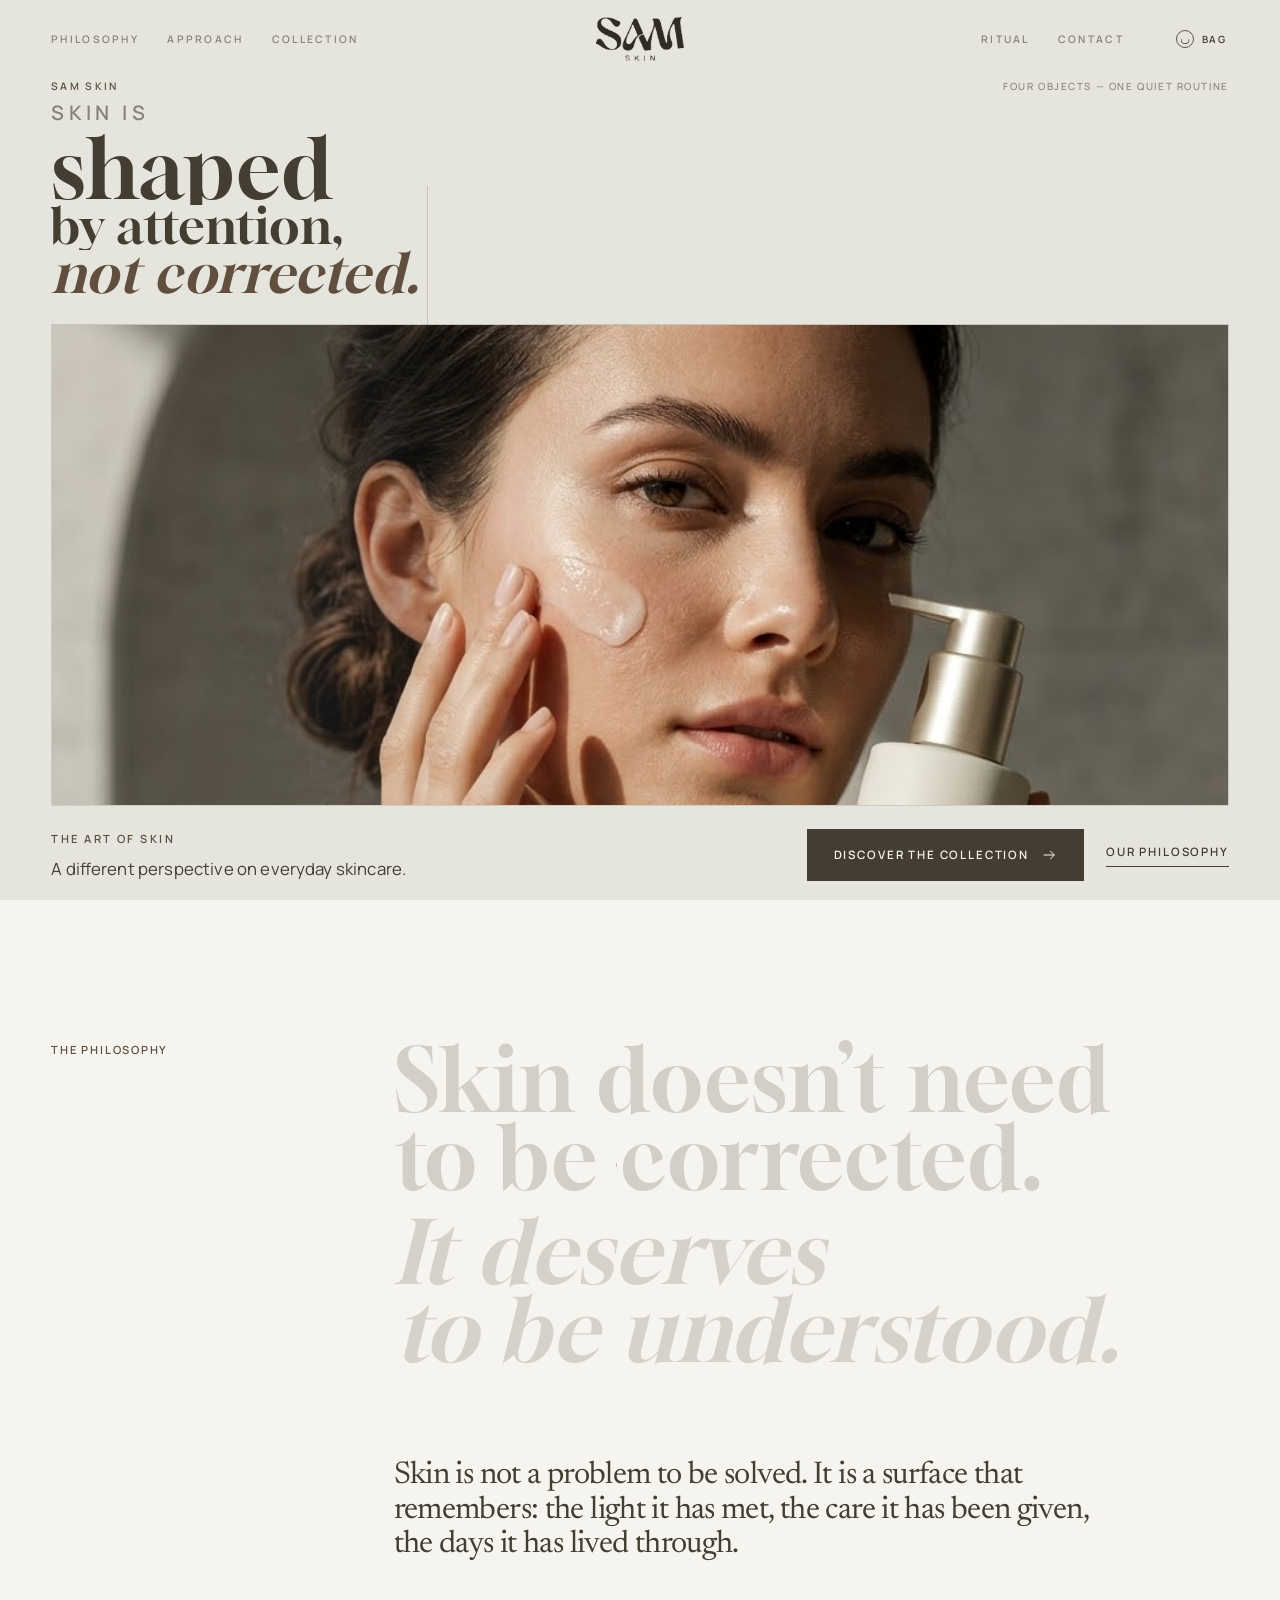
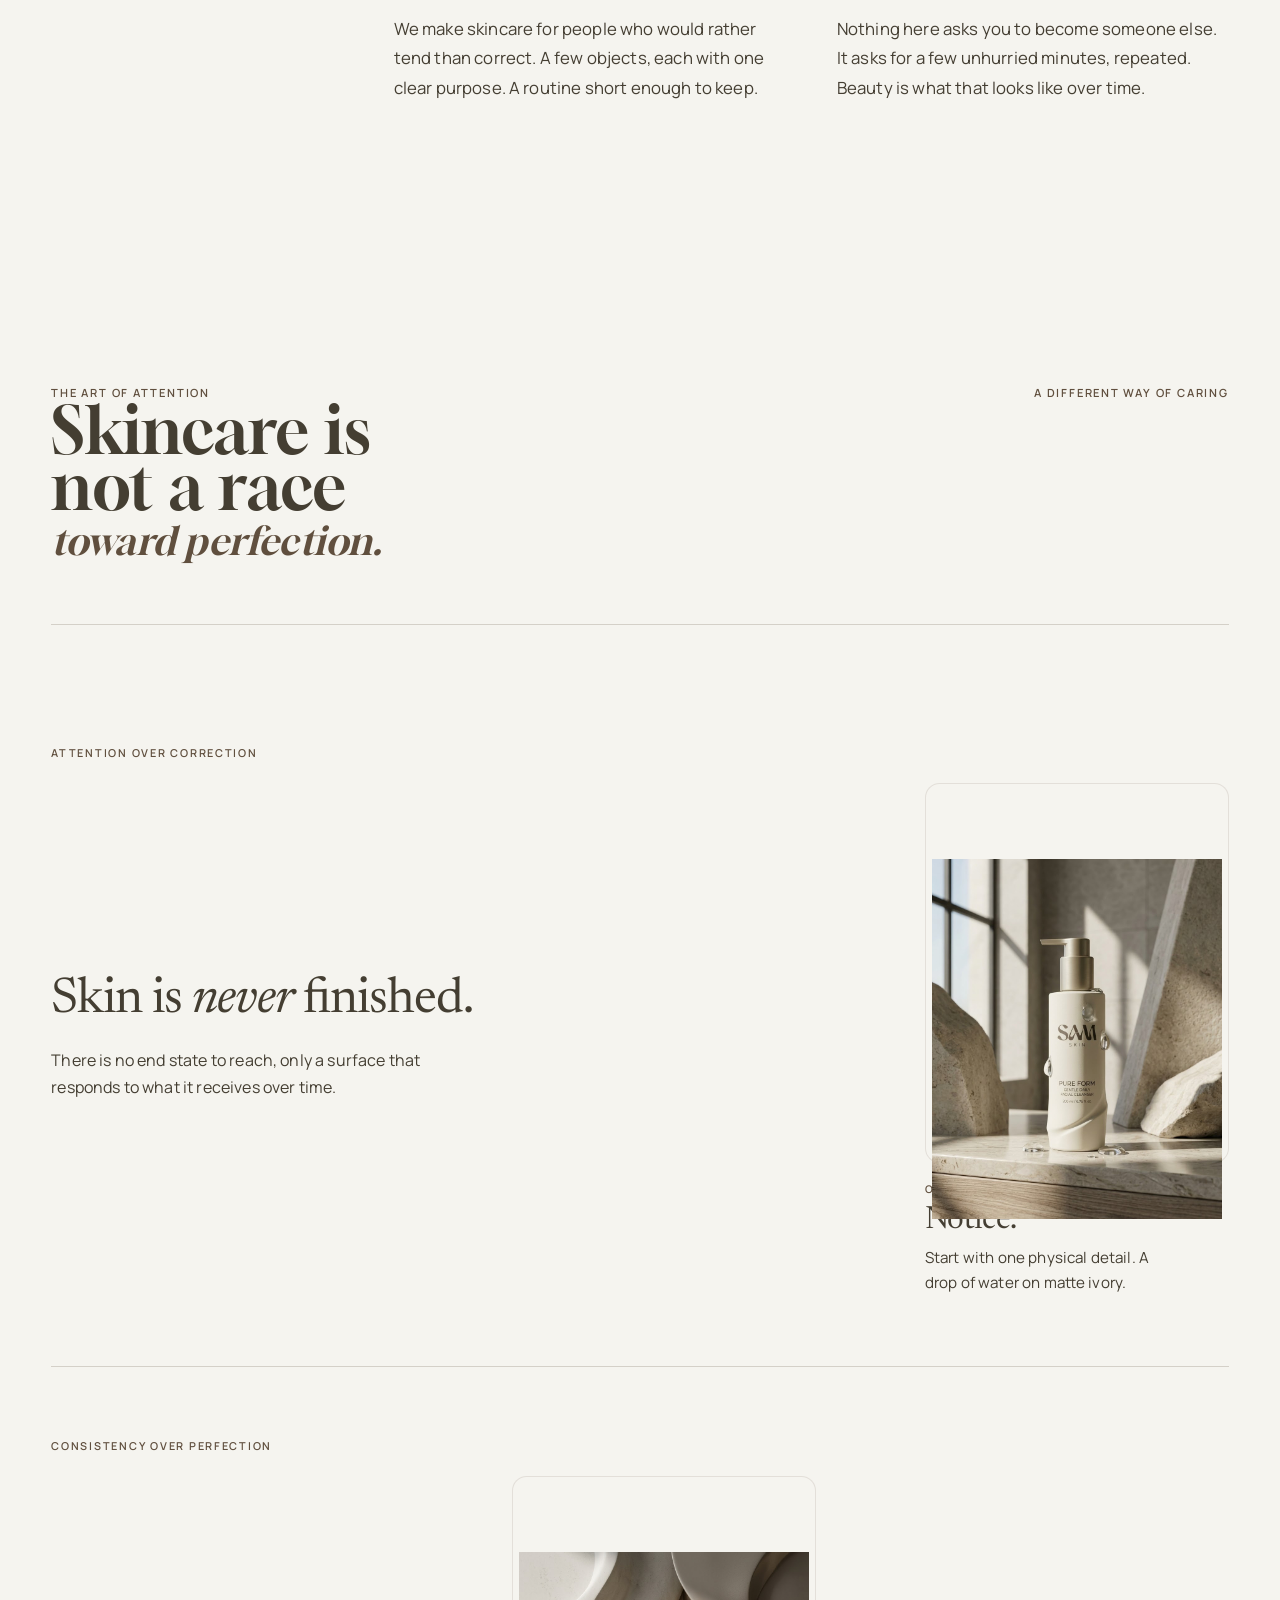
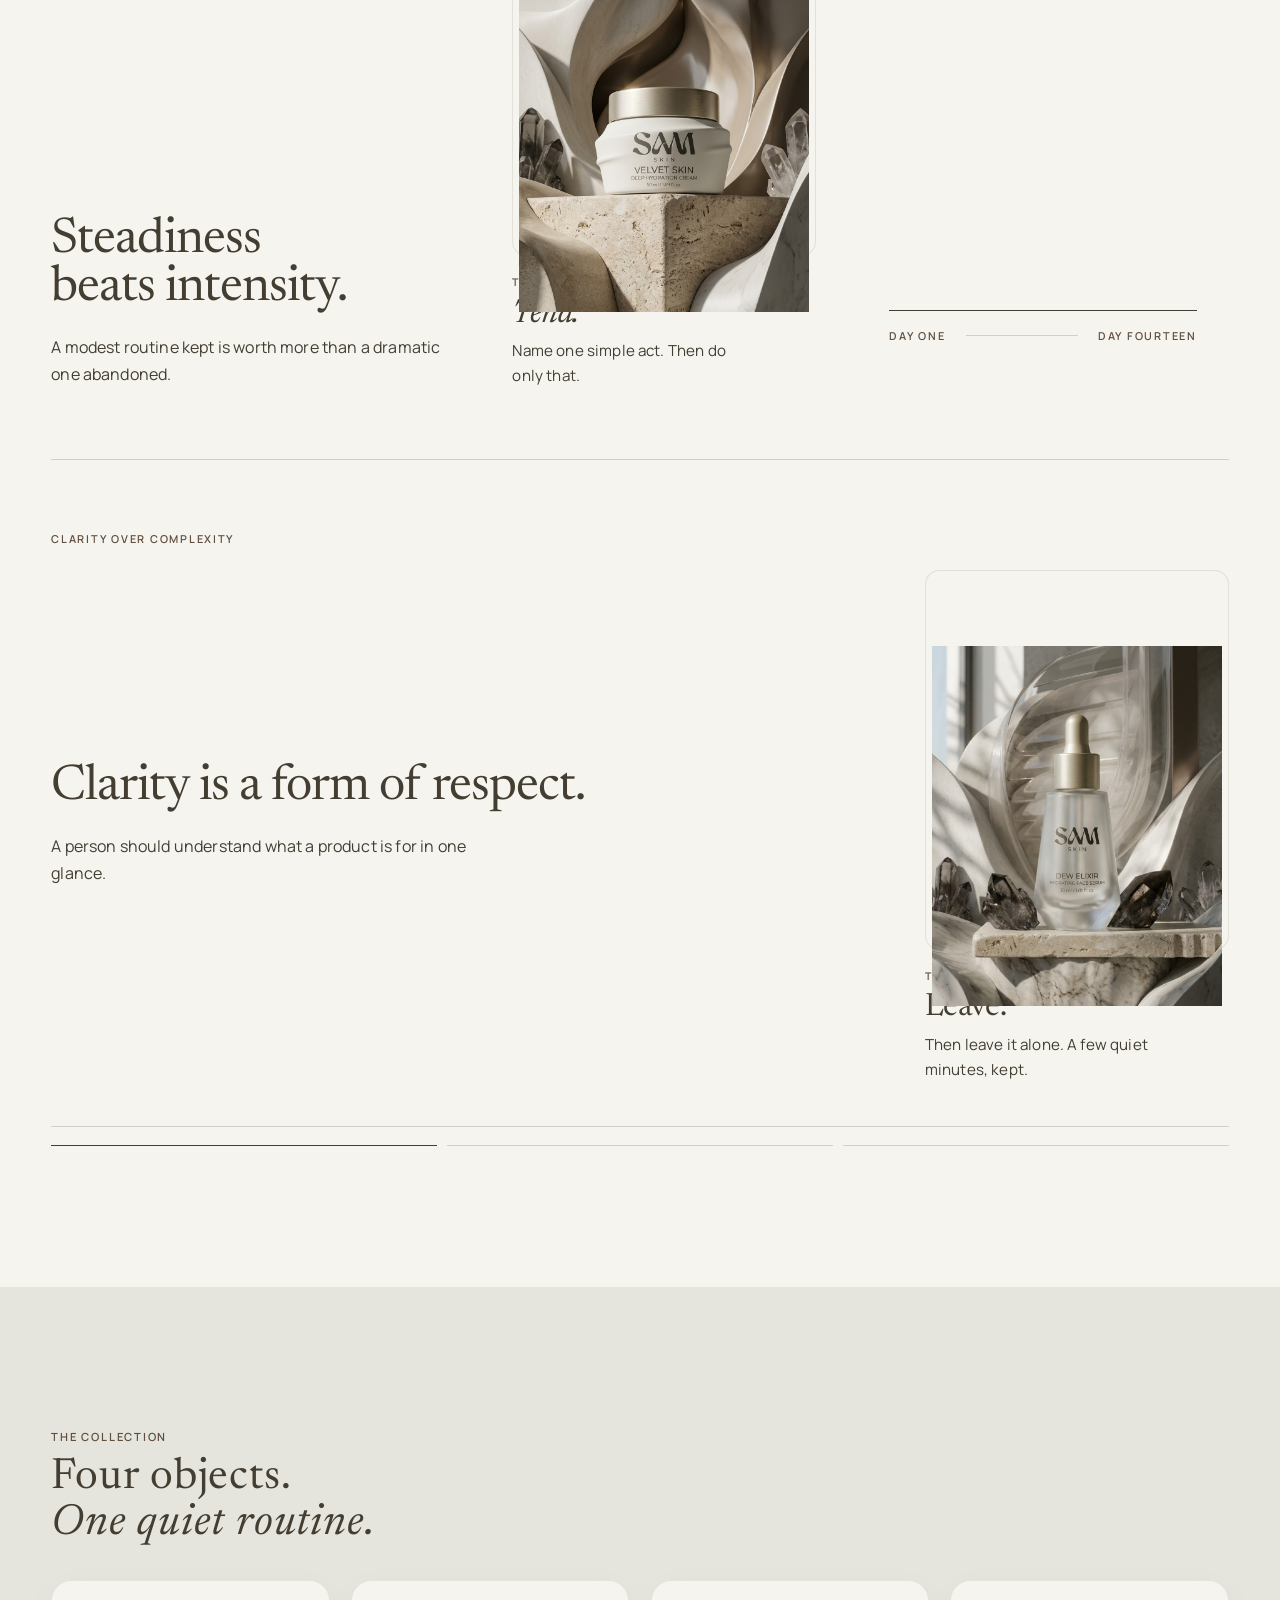
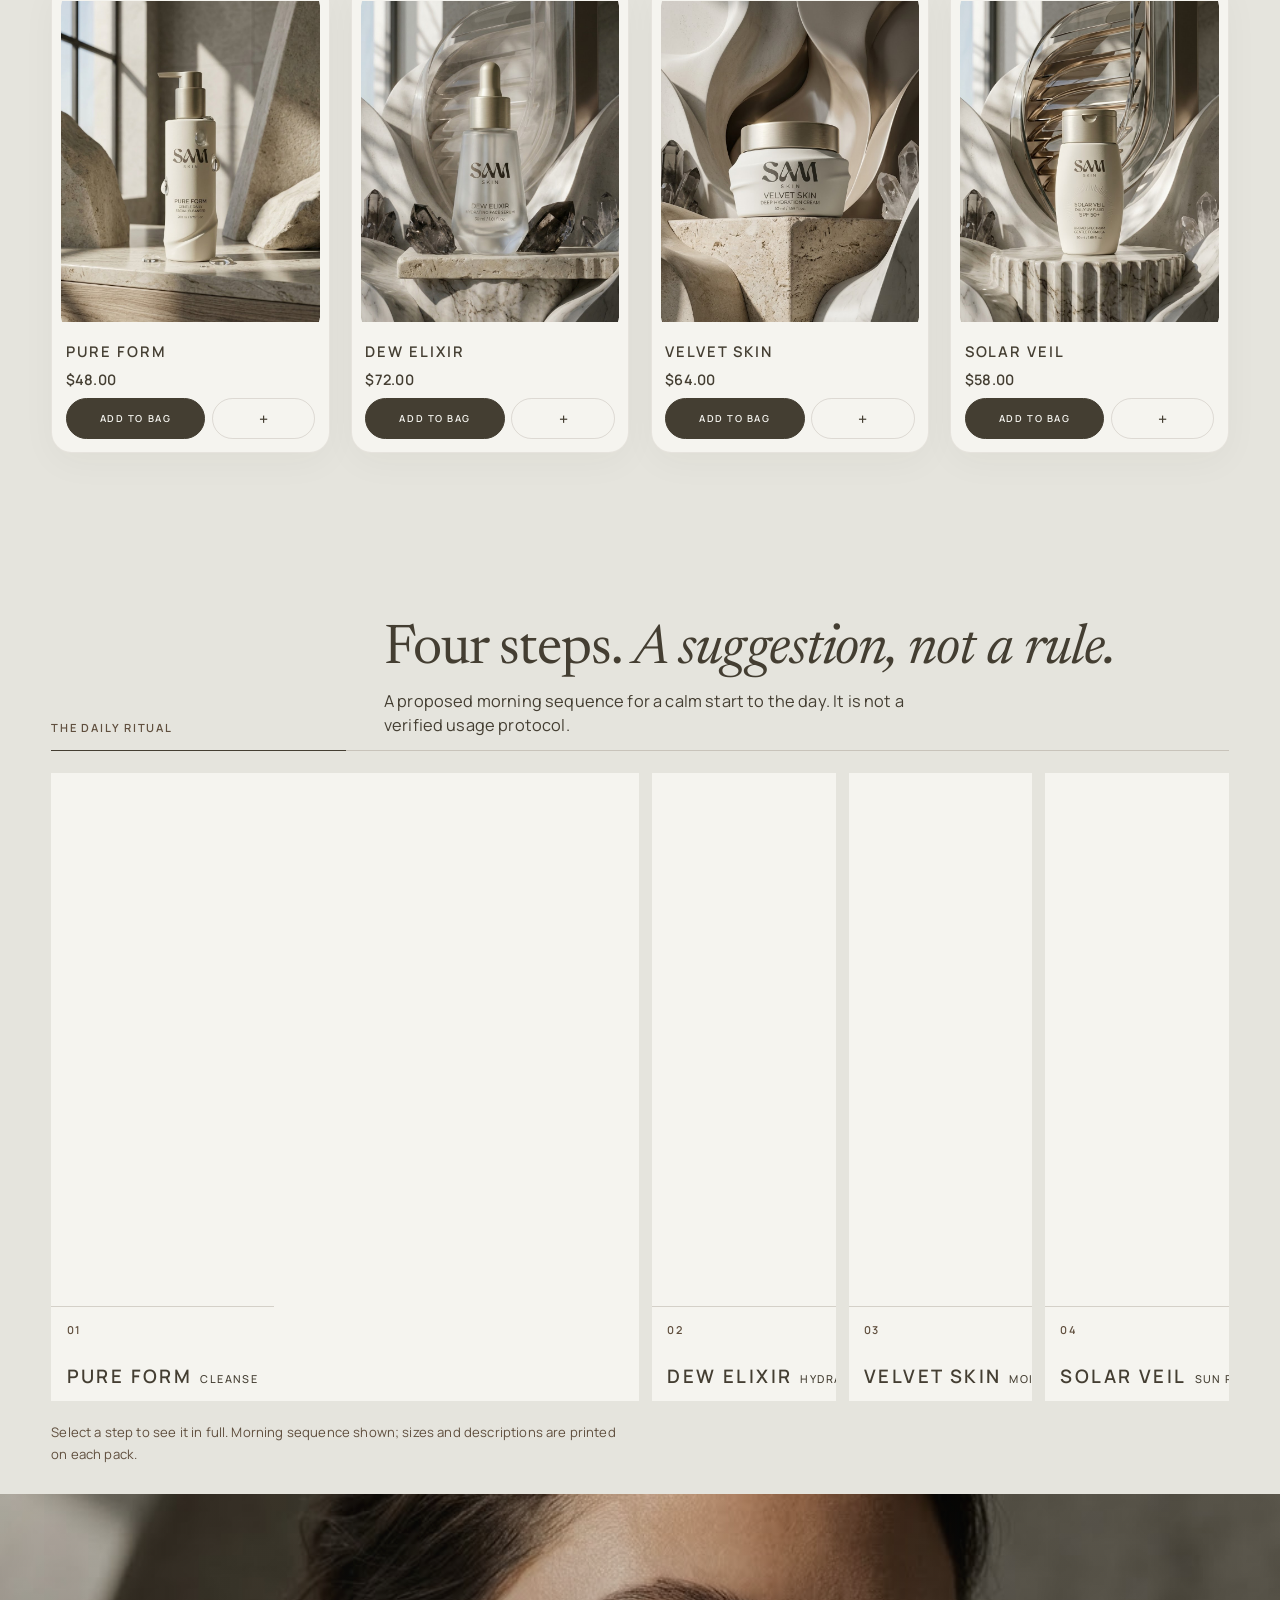
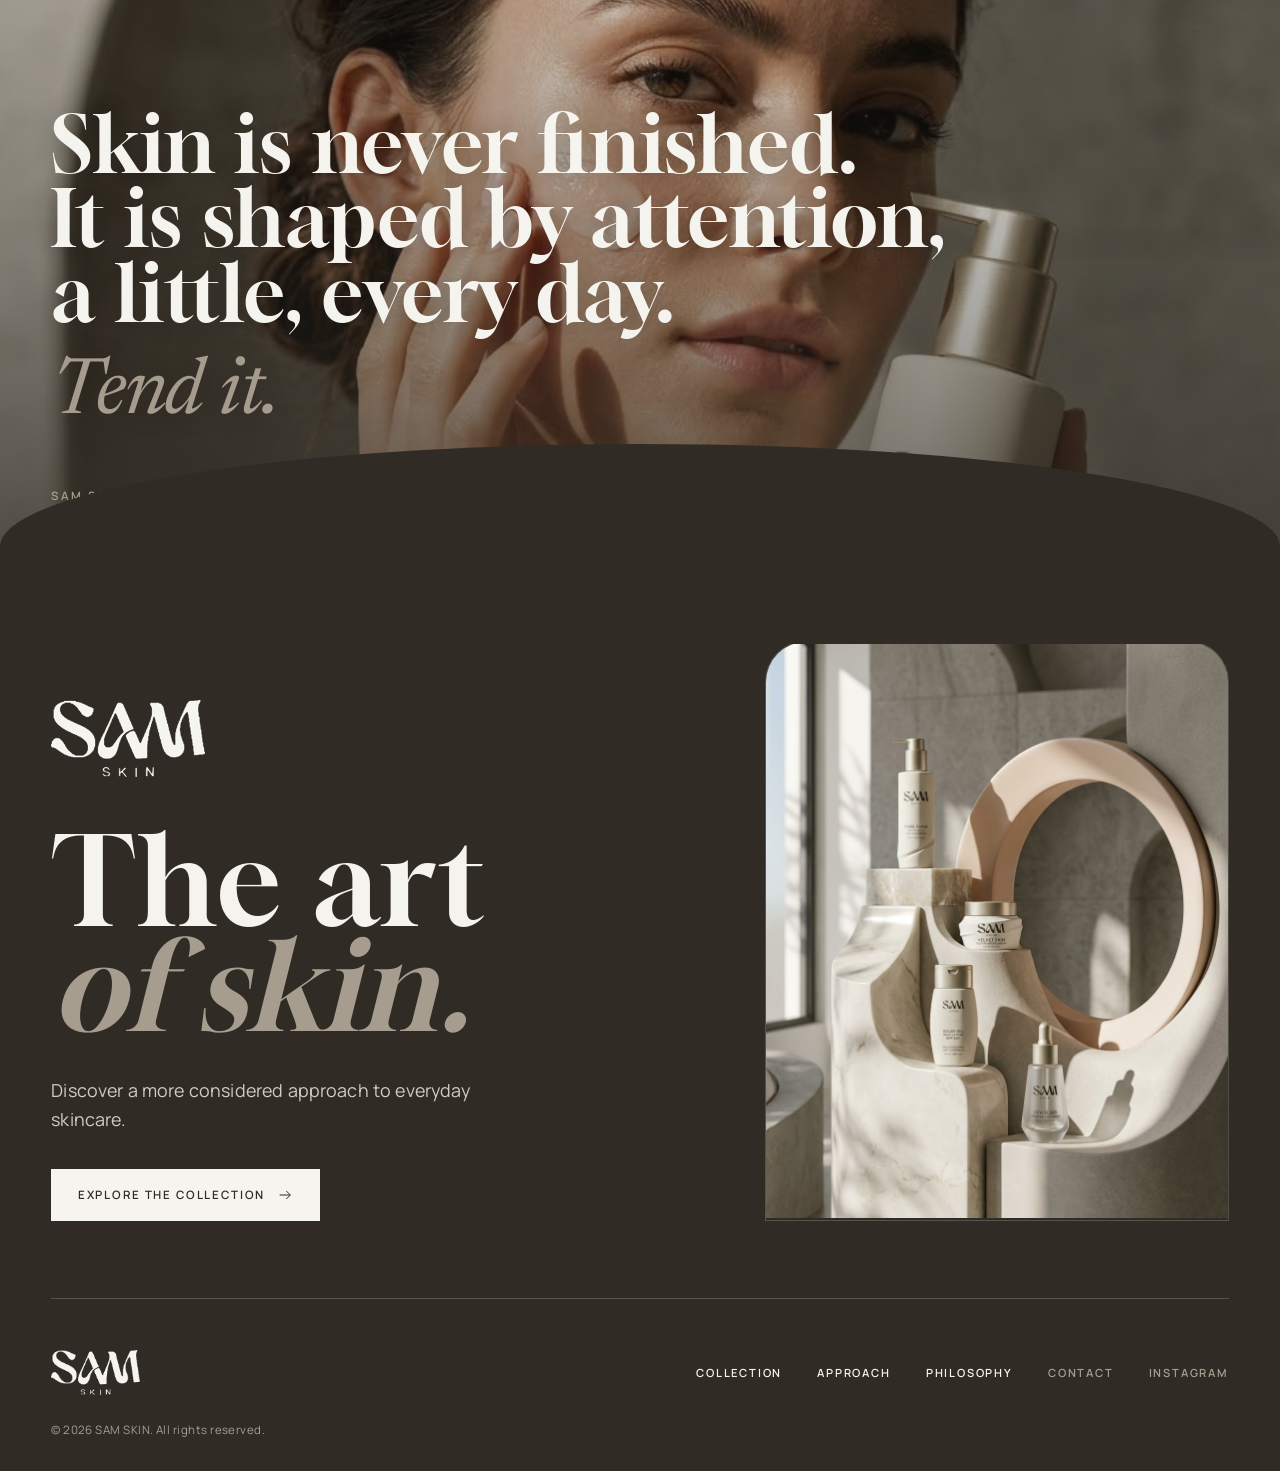
==== index.html @ 7aaa12c4 "Add SAM SKIN signature loader as the opening impression. The wordmark draws on paper, then the sheet" ====
<!doctype html><html lang="en"><head><meta charset="utf-8"><meta name="viewport" content="width=device-width,initial-scale=1,viewport-fit=cover">
<title>SAM SKIN — The art of skin</title>
<meta name="claude:viewport-fit-sides" content="cover">
<meta name="description" content="SAM SKIN is a contemporary skincare house built on one belief: skin is shaped by attention, not corrected. The art of skin.">
<meta name="theme-color" content="#F5F4EF">
<link rel="icon" href="img/favicon.svg" type="image/svg+xml" sizes="any">
<link rel="icon" href="img/logo-dark.png" type="image/png">
<link rel="apple-touch-icon" href="img/apple-touch-icon.svg">
<meta property="og:site_name" content="SAM SKIN">
<meta property="og:title" content="SAM SKIN — The art of skin">
<meta property="og:description" content="Skin is shaped by attention, not corrected. Four skincare objects, one quiet routine.">
<meta property="og:type" content="website">
<meta property="og:image" content="img/og-share.svg">
<meta property="og:image:type" content="image/svg+xml">
<meta property="og:image:width" content="1200">
<meta property="og:image:height" content="630">
<meta property="og:image:alt" content="SAM SKIN wordmark on white">
<meta name="twitter:card" content="summary_large_image">
<meta name="twitter:title" content="SAM SKIN — The art of skin">
<meta name="twitter:description" content="Skin is shaped by attention, not corrected. Four skincare objects, one quiet routine.">
<meta name="twitter:image" content="img/og-share.svg">
<meta name="twitter:image:alt" content="SAM SKIN wordmark on white">
<link rel="preconnect" href="https://fonts.googleapis.com">
<link rel="stylesheet" href="https://fonts.googleapis.com/css2?family=Gloock&family=Newsreader:ital,opsz,wght@0,6..72,400;0,6..72,500;0,6..72,600;1,6..72,400;1,6..72,500&display=swap">
<style>
/* Layout concept: a quiet gallery of arched openings. Four arches rise from the page floor in the hero and return as the frame for every product. Light stone surfaces alternate with two deep-shadow rooms. */
@font-face{font-family:'Manrope';font-style:normal;font-weight:300 600;font-display:swap;src:url(fonts/manrope-latin-wght-normal.woff2) format('woff2')}

:root{
  --porcelain:#E5E4DD; --ivory:#D0CCC2; --stone:#A79E90; --taupe:#888378;
  --bronze:#604F3E; --graphite:#443E32; --white:#F5F4EF; --shadow:#302C25;
  /* Headlines: monument + editorial pairing (body/UI unchanged — Manrope) */
  --headline-monument:'Gloock',Georgia,'Times New Roman',serif;
  --headline-editorial:'Newsreader',Georgia,'Times New Roman',serif;
  --sans:'Manrope',system-ui,-apple-system,'Segoe UI',sans-serif;
  --serif:var(--headline-editorial);
  --track-skin:.22em;
  --track-pack:.13em;
  --track-ui:.16em;
  --track-micro:.14em;
  --track-monument:.018em;
  --track-editorial:-.02em;
  --lh-body:1.62;
  --lh-monument:.9;
  --lh-editorial:.96;
  --lh-pack:1.15;
  --gutter:clamp(16px,4vw,64px);
  --space:clamp(5rem,11vw,10.5rem);
  --ease:cubic-bezier(.22,1,.36,1);
  --hair:rgba(96,79,62,.22);
  --hair-dark:rgba(245,244,239,.2);
  --hdr-h:clamp(4.25rem,10vw,4.85rem);
  --ratio-product:4/5;
  --ratio-marble:740/227;
  --ratio-stone:830/367;
  --frame-radius:clamp(1.35rem,3.2vw,2.75rem);
  --frame-pad:clamp(.12rem,.35vw,.28rem);
  --sam-paper:var(--porcelain);
  --sam-logo:var(--shadow);
  color-scheme:light;
}
*,*::before,*::after{box-sizing:border-box}
html{scroll-behavior:smooth;-webkit-text-size-adjust:100%;background:var(--porcelain)}
body{margin:0;background:var(--porcelain);color:var(--graphite);font-family:var(--sans);font-size:1rem;line-height:var(--lh-body);font-weight:400;letter-spacing:.01em;-webkit-font-smoothing:antialiased;overflow-x:hidden;font-feature-settings:'kern' 1,'liga' 1}
#site{min-height:100%;transform-origin:50% 50%}
img{display:block;max-width:100%;height:auto}
html{overflow-x:clip}
/* Image roles — product vs editorial */
.img--product{display:block;width:100%;height:100%;max-width:100%;max-height:100%;object-fit:contain;object-position:center center}
.img--editorial{width:100%;height:100%;object-fit:cover;object-position:var(--img-pos,50% 45%)}
.img--campaign{width:100%;height:100%;object-fit:cover;object-position:var(--campaign-pos,center 40%);display:block}
.media-product{position:relative;overflow:hidden;background:var(--porcelain)}
.media-product--ivory{background:var(--ivory)}
.media-product__in{position:absolute;inset:0;display:flex;align-items:center;justify-content:center;padding:var(--frame-pad);min-height:0}
.media-product__in>.img--product{flex:0 1 auto;width:100%;height:100%}
a{color:inherit}
button{font:inherit;color:inherit;background:none;border:0;padding:0;cursor:pointer}
:focus-visible{outline:2px solid var(--bronze);outline-offset:4px}
.dark :focus-visible,[data-tone="dark"] :focus-visible{outline-color:var(--white)}
.sr{position:absolute;width:1px;height:1px;overflow:hidden;clip:rect(0 0 0 0);white-space:nowrap}
.skip{position:absolute;left:var(--gutter);top:-4rem;background:var(--graphite);color:var(--white);padding:.6rem 1rem;z-index:100;text-decoration:none;font-size:.85rem}
.skip:focus{top:.75rem}

.wrap{width:100%;max-width:1520px;margin-inline:auto;padding-left:max(var(--gutter),env(safe-area-inset-left,0px));padding-right:max(var(--gutter),env(safe-area-inset-right,0px))}
section{position:relative}
[data-tone="dark"]{background:var(--shadow);color:var(--white)}

/* type — packaging-derived system */
.eyebrow{font-family:var(--sans);font-size:.7rem;font-weight:600;letter-spacing:var(--track-ui);text-transform:uppercase;color:var(--bronze);margin:0}
[data-tone="dark"] .eyebrow{color:var(--stone)}
.serif{font-family:var(--headline-editorial);font-weight:400;letter-spacing:var(--track-editorial);font-optical-sizing:auto}
h1,h2,h3,h4{font-family:var(--headline-editorial);font-weight:400;margin:0;text-wrap:balance;letter-spacing:var(--track-editorial);line-height:var(--lh-editorial);font-optical-sizing:auto;font-variation-settings:'opsz' 32}
.type-monument{font-family:var(--headline-monument);letter-spacing:var(--track-monument);line-height:var(--lh-monument);font-weight:400}
em{font-style:italic;font-weight:400}
.h2{font-size:clamp(2.35rem,5.2vw,5.15rem);line-height:var(--lh-editorial);letter-spacing:var(--track-editorial);font-weight:400}
.h3{font-size:clamp(1.85rem,3.1vw,2.85rem);line-height:1.04;letter-spacing:var(--track-editorial);font-weight:500}
.lead{font-family:var(--sans);font-size:clamp(1rem,1.2vw,1.15rem);line-height:var(--lh-body);font-weight:400;max-width:34rem;color:var(--graphite)}
p{margin:0;font-family:var(--sans)}
.type-pack{font-family:var(--sans);font-weight:600;letter-spacing:var(--track-pack);text-transform:uppercase;line-height:var(--lh-pack)}
.type-micro{font-family:var(--sans);font-size:.68rem;font-weight:600;letter-spacing:var(--track-micro);text-transform:uppercase}
.type-skin{font-family:var(--sans);font-weight:600;letter-spacing:var(--track-skin);text-transform:uppercase}

/* buttons */
.btn{display:inline-flex;align-items:center;gap:.75rem;min-height:3.25rem;padding:0 1.6rem;font-family:var(--sans);font-size:.72rem;font-weight:600;letter-spacing:var(--track-ui);text-transform:uppercase;text-decoration:none;border:1px solid var(--graphite);transition:background .5s var(--ease),color .5s var(--ease),border-color .5s var(--ease)}
.btn--solid{background:var(--graphite);color:var(--white)}
.btn--solid:hover{background:var(--shadow);border-color:var(--shadow)}
.btn--ghost{border-color:var(--hair);}
.btn--ghost:hover{border-color:var(--graphite)}
.btn--light{background:var(--white);color:var(--shadow);border-color:var(--white)}
.btn--light:hover{background:transparent;color:var(--white)}
.btn svg{width:1rem;height:1rem;transition:transform .5s var(--ease)}
.btn:hover svg{transform:translateX(4px)}
.link{font-family:var(--sans);font-size:.72rem;font-weight:600;letter-spacing:var(--track-ui);text-transform:uppercase;text-decoration:none;border-bottom:1px solid currentColor;padding-bottom:.3rem;display:inline-block;background:none}
.visually-hidden{position:absolute;width:1px;height:1px;padding:0;margin:-1px;overflow:hidden;clip:rect(0,0,0,0);white-space:nowrap;border:0}

/* header — editorial masthead */
.hdr{position:fixed;left:0;right:0;top:0;z-index:40;color:var(--graphite);padding-top:env(safe-area-inset-top,0px);isolation:isolate}
.hdr__bar{position:relative;background:transparent;border-bottom:1px solid transparent;transition:background .55s var(--ease),border-color .55s var(--ease),color .45s var(--ease)}
.hdr.is-solid .hdr__bar{background:var(--white);border-bottom-color:var(--hair)}
.hdr.on-dark{color:var(--white)}
.hdr.on-dark.is-solid .hdr__bar{background:var(--shadow);border-bottom-color:var(--hair-dark)}
.hdr.on-dark .hdr__logo .l-dark{display:none}
.hdr.on-dark .hdr__logo .l-light{display:block}
.hdr__grid{display:grid;grid-template-columns:minmax(0,1fr) auto minmax(0,1fr);align-items:center;column-gap:clamp(1rem,3vw,2.5rem);min-height:var(--hdr-h)}
.hdr__nav{display:flex;align-items:center;gap:clamp(1.15rem,2.2vw,2.35rem)}
.hdr__nav--L{justify-self:start}
.hdr__nav--R{justify-self:end}
.hdr__nav a{font-family:var(--sans);font-size:.65rem;font-weight:600;letter-spacing:var(--track-skin);text-transform:uppercase;text-decoration:none;position:relative;padding:.75rem 0;line-height:1;opacity:.58;transition:opacity .45s var(--ease),color .45s var(--ease)}
.hdr__nav a::after{content:"";position:absolute;left:0;right:0;bottom:.55rem;height:1px;background:currentColor;transform:scaleX(0);transform-origin:center;transition:transform .55s var(--ease)}
.hdr__nav a:hover,.hdr__nav a:focus-visible{opacity:1}
.hdr__nav a:hover::after,.hdr__nav a:focus-visible::after,.hdr__nav a.is-current::after{transform:scaleX(1)}
.hdr__nav a.is-current{opacity:1}
.hdr__nav a.is-current::after{background:var(--bronze)}
.hdr.on-dark.is-solid .hdr__nav a.is-current::after{background:var(--stone)}
.hdr__logo{display:block;line-height:0;justify-self:center;padding:.2rem clamp(.5rem,1.5vw,1rem);transition:transform .55s var(--ease)}
.hdr__logo:hover{transform:translateY(-1px)}
.hdr__logo img{height:clamp(2.35rem,5vw,2.75rem);width:auto}
.hdr__logo .l-light{display:none}
/* menu latch — logo-aligned trigger */
.hdr__index{display:none;align-items:center;gap:.7rem;min-height:2.85rem;min-width:2.85rem;padding:.4rem .15rem .4rem .35rem;color:inherit;cursor:pointer;border:0;background:transparent;font:inherit;-webkit-tap-highlight-color:transparent}
.hdr__index:focus-visible{outline:2px solid var(--bronze);outline-offset:4px}
.hdr.on-dark .hdr__index:focus-visible{outline-color:var(--white)}
.hdr__index-rule{flex:0 0 auto;width:1px;height:1.9rem;background:currentColor;opacity:.88;transform-origin:center bottom;transition:height .6s var(--ease),width .6s var(--ease),transform .6s var(--ease),opacity .45s var(--ease),background-color .45s var(--ease)}
.hdr__index-words{position:relative;height:1.15rem;min-width:3.15rem;overflow:hidden;text-align:left}
.hdr__index-pane{display:grid;transition:transform .6s var(--ease)}
.hdr__index-open{font-family:var(--sans);font-size:clamp(.72rem,2.35vw,.82rem);font-weight:600;font-style:normal;letter-spacing:var(--track-skin);text-transform:uppercase;line-height:1.15;padding-top:.05rem}
.hdr__index-shut{font-family:var(--sans);font-size:.62rem;font-weight:600;letter-spacing:var(--track-ui);text-transform:uppercase;line-height:1.15rem}
.hdr__index[aria-expanded=true]{flex-direction:row-reverse;gap:.55rem}
.hdr__index[aria-expanded=true] .hdr__index-pane{transform:translateY(-1.15rem)}
.hdr__index[aria-expanded=true] .hdr__index-rule{height:1px;width:2.35rem;opacity:1;align-self:center;background:var(--bronze)}
.hdr.on-dark .hdr__index[aria-expanded=true] .hdr__index-rule{background:var(--stone)}
.hdr__index[aria-expanded=false]:hover .hdr__index-rule,.hdr__index[aria-expanded=false]:focus-visible .hdr__index-rule{height:2.15rem;background:var(--bronze)}
.hdr.on-dark .hdr__index[aria-expanded=false]:hover .hdr__index-rule,.hdr.on-dark .hdr__index[aria-expanded=false]:focus-visible .hdr__index-rule{background:var(--stone)}
.hdr__index[aria-expanded=true]:hover .hdr__index-rule{width:2.85rem}
.hdr.on-dark.is-solid .hdr__index[aria-expanded=false]:hover .hdr__index-rule{background:var(--stone)}
@media (prefers-reduced-motion:reduce){
  .hdr__index-rule,.hdr__index-pane{transition:none}
  .hdr__index[aria-expanded=true] .hdr__index-pane{transform:none}
  .hdr__index-words{display:grid}
  .hdr__index-open,.hdr__index-shut{grid-area:1/1}
  .hdr__index-shut{opacity:0}
  .hdr__index[aria-expanded=true] .hdr__index-open{opacity:0}
  .hdr__index[aria-expanded=true] .hdr__index-shut{opacity:1}
}
/* vestibule — asymmetric navigation chamber */
.vestibule{position:fixed;inset:0;z-index:45;visibility:hidden;pointer-events:none}
.vestibule.is-open{visibility:visible;pointer-events:auto}
.vestibule__scrim{position:absolute;inset:0;margin:0;padding:0;border:0;background:rgba(48,44,37,.55);opacity:0;cursor:pointer}
html.js .vestibule__scrim{transition:none}
.vestibule__slab{position:absolute;top:0;right:0;bottom:0;width:100%;min-height:100%;display:grid;grid-template-columns:1fr;align-items:stretch;background:var(--white);color:var(--graphite);clip-path:polygon(100% 0,100% 0,100% 100%,100% 100%);will-change:clip-path}
.vestibule__chamber{display:none}
.vestibule__chamber-inset{padding:clamp(1.25rem,4vw,2.5rem) max(var(--gutter),env(safe-area-inset-right,0px)) clamp(1.5rem,4vw,2.5rem) clamp(1.5rem,5vw,3rem);display:flex;flex-direction:column;justify-content:space-between;min-height:100%;background:var(--shadow);color:var(--white)}
.vestibule__quote{font-family:var(--headline-editorial);font-size:clamp(1.3rem,2.1vw,1.75rem);line-height:1.14;max-width:14rem;letter-spacing:var(--track-editorial);color:var(--ivory);font-variation-settings:'opsz' 24}
.vestibule__quote em{font-style:italic;color:var(--stone)}
.vestibule__arch{width:min(42%,5.5rem);aspect-ratio:1/1.15;border:1px solid var(--hair-dark);border-radius:999px 999px 0 0;margin:clamp(1.5rem,4vh,3rem) 0;align-self:center}
.vestibule__chamber-mark{font-family:var(--sans);font-size:.64rem;font-weight:600;letter-spacing:var(--track-skin);text-transform:uppercase;color:var(--stone)}
.vestibule__hall{position:relative;display:flex;flex-direction:column;min-height:100%;height:100%;padding:calc(env(safe-area-inset-top,0px) + .25rem) 0 0;overflow:hidden;background:var(--white);--vest-num:clamp(3.85rem,20vw,5.35rem);--vest-gap:clamp(.5rem,2.2vw,.85rem);--vest-copy-inset:calc(max(var(--gutter),env(safe-area-inset-left,0px)) + var(--vest-num) + var(--vest-gap))}
.vestibule__hall::before{content:"";position:absolute;left:clamp(1.1rem,5.5vw,1.65rem);top:calc(var(--hdr-h) + .5rem);bottom:min(34vh,15.5rem);width:1px;background:linear-gradient(180deg,var(--hair),rgba(96,79,62,.35) 42%,var(--hair));pointer-events:none;z-index:0}
.vestibule__hall-head{padding-inline:max(var(--gutter),env(safe-area-inset-left,0px)) max(var(--gutter),env(safe-area-inset-right,0px));flex-shrink:0;position:relative;z-index:1}
.vestibule__top{display:flex;align-items:center;justify-content:space-between;min-height:var(--hdr-h);gap:1rem;margin-bottom:clamp(.25rem,1vh,.5rem);padding-bottom:clamp(.65rem,1.8vh,1rem);border-bottom:1px solid var(--hair)}
.vestibule__top img{height:clamp(2.15rem,7vw,2.55rem);width:auto}
.vestibule__close{font-family:var(--sans);font-size:.62rem;font-weight:600;letter-spacing:var(--track-ui);text-transform:uppercase;min-height:2.75rem;padding:0 .35rem;color:inherit;background:none;border:0;cursor:pointer}
.vestibule__nav{flex:1;display:flex;flex-direction:column;justify-content:center;gap:0;min-height:0;padding-block:clamp(.35rem,1.8vh,.85rem);padding-inline:max(var(--gutter),env(safe-area-inset-left,0px)) max(var(--gutter),env(safe-area-inset-right,0px));position:relative;z-index:1}
.vestibule__nav a{display:grid;grid-template-columns:var(--vest-num) minmax(0,1fr);column-gap:var(--vest-gap);align-items:center;position:relative;text-decoration:none;padding:clamp(.42rem,1.7vh,.62rem) 0;overflow:hidden;isolation:isolate}
.vestibule__nav a+a{border-top:1px solid var(--hair)}
.vestibule__ghost{position:relative;left:0;top:0;transform:none;grid-column:1;font-family:var(--headline-monument);font-size:clamp(3.1rem,16vw,5.75rem);line-height:.82;letter-spacing:var(--track-monument);color:transparent;-webkit-text-stroke:1px rgba(96,79,62,.14);pointer-events:none;user-select:none;z-index:0;justify-self:start;align-self:center}
.vestibule__word{position:relative;z-index:1;display:block;grid-column:2;text-align:left;font-family:var(--headline-monument);font-size:clamp(1.75rem,6.8vw,2.85rem);line-height:.9;letter-spacing:var(--track-monument);transition:transform .55s var(--ease),color .45s var(--ease)}
.vestibule__nav a::after{content:"";position:absolute;left:calc(var(--vest-num) + var(--vest-gap) * .35);top:18%;bottom:18%;width:1px;background:var(--bronze);transform:scaleY(0);transform-origin:top;transition:transform .55s var(--ease);z-index:2}
.vestibule__nav a:hover .vestibule__word,.vestibule__nav a:focus-visible .vestibule__word{transform:translateX(.35rem);color:var(--bronze)}
.vestibule__nav a:hover::after,.vestibule__nav a:focus-visible::after,.vestibule__nav a.is-current::after{transform:scaleY(1)}
.vestibule__nav a.is-current .vestibule__word{color:var(--graphite)}
.vestibule__threshold{margin-top:auto;flex-shrink:0;position:relative;z-index:2;width:100%;padding:clamp(1.65rem,5vw,2.35rem) max(var(--gutter),env(safe-area-inset-left,0px)) calc(1.1rem + env(safe-area-inset-bottom,0px)) max(var(--gutter),env(safe-area-inset-right,0px));background:var(--shadow);color:var(--stone);border-radius:clamp(2.75rem,14vw,4.25rem) clamp(2.75rem,14vw,4.25rem) 0 0;box-shadow:0 -28px 80px rgba(48,44,37,.12)}
.vestibule__threshold::before{content:"";position:absolute;left:50%;top:clamp(.65rem,2vh,1rem);transform:translateX(-50%);width:min(42%,6.5rem);height:1px;background:var(--hair-dark)}
.vestibule__foot{margin:clamp(1.35rem,3.5vw,1.85rem) 0 0;font-family:var(--sans);font-size:.66rem;font-weight:600;letter-spacing:var(--track-ui);text-transform:uppercase;color:var(--stone);text-align:center}
.vestibule__orbit{display:grid;grid-template-columns:repeat(3,minmax(0,1fr));gap:clamp(.65rem,3vw,1.1rem);margin-top:clamp(1.15rem,3vw,1.5rem);padding-top:clamp(1rem,2.8vw,1.35rem);border-top:1px solid var(--hair-dark)}
.vestibule__node{display:flex;flex-direction:column;align-items:center;gap:.6rem;text-decoration:none;min-width:0;--ring-bg:rgba(245,244,239,.08);--ring-edge:rgba(245,244,239,.28);--icon:var(--white);--label:var(--stone);--glow:rgba(245,244,239,.12)}
.vestibule__ring{width:clamp(3.35rem,14.5vw,3.95rem);aspect-ratio:1;border-radius:50%;border:1px solid var(--ring-edge);background:radial-gradient(circle at 34% 28%,var(--ring-bg),rgba(48,44,37,.35) 88%);color:var(--icon);display:grid;place-items:center;transition:transform .55s var(--ease),border-color .5s var(--ease),background .55s var(--ease),color .45s var(--ease),box-shadow .55s var(--ease)}
.vestibule__ring svg{width:1.72rem;height:1.72rem;display:block;stroke:currentColor;fill:none;stroke-width:1.75;stroke-linecap:round;stroke-linejoin:round;vector-effect:non-scaling-stroke}
.vestibule__ring .ico-fill{fill:currentColor;stroke:none}
.vestibule__node>span:last-child{font-family:var(--sans);font-size:.58rem;font-weight:600;letter-spacing:var(--track-ui);text-transform:uppercase;color:var(--label);transition:color .45s var(--ease)}
.vestibule__node--insta{--ring-edge:rgba(196,168,152,.42);--ring-bg:rgba(196,168,152,.14);--glow:rgba(196,168,152,.22)}
.vestibule__node--wa{--ring-edge:rgba(168,179,154,.4);--ring-bg:rgba(168,179,154,.13);--glow:rgba(168,179,154,.2)}
.vestibule__node--tel{--ring-edge:rgba(167,158,144,.48);--ring-bg:rgba(96,79,62,.22);--glow:rgba(167,158,144,.24)}
.vestibule__node:hover .vestibule__ring,.vestibule__node:focus-visible .vestibule__ring{transform:translateY(-3px) scale(1.05);box-shadow:0 14px 36px rgba(0,0,0,.26),0 0 0 1px var(--glow)}
.vestibule__node--insta:hover,.vestibule__node--insta:focus-visible{--ring-edge:rgba(215,185,168,.72);--label:var(--ivory);--ring-bg:rgba(196,168,152,.22)}
.vestibule__node--wa:hover,.vestibule__node--wa:focus-visible{--ring-edge:rgba(186,198,170,.68);--label:var(--ivory);--ring-bg:rgba(168,179,154,.2)}
.vestibule__node--tel:hover,.vestibule__node--tel:focus-visible{--ring-edge:rgba(208,204,194,.78);--label:var(--ivory);--ring-bg:rgba(96,79,62,.34)}
.vestibule__node[hidden]{display:none}
body.is-menu-open{overflow:hidden}
.vestibule[hidden]{display:none!important}
@media (min-width:821px){
  .vestibule__slab{width:min(94vw,58rem);grid-template-columns:minmax(0,2fr) minmax(0,5fr)}
  html.js .vestibule__slab{transition:none}
  html:not(.js) .vestibule.is-open .vestibule__slab{clip-path:polygon(14% 0,100% 0,100% 100%,0 100%)}
  .vestibule__chamber{display:block}
  .vestibule__hall{padding-left:clamp(1.5rem,3vw,2.75rem)}
  .vestibule__mobile-band{display:none}
  .vestibule__word{font-size:clamp(2rem,2.65vw,3.05rem)}
  .vestibule__ghost{font-size:clamp(3.5rem,8vw,5.25rem)}
  .vestibule__hall::before{bottom:min(30vh,13rem)}
}
@media (max-width:820px){
  .vestibule__slab{clip-path:polygon(0 0,100% 0,100% 0,0 0)}
  html.js .vestibule__slab{transition:none}
  html:not(.js) .vestibule.is-open .vestibule__slab{clip-path:polygon(0 0,100% 0,100% 100%,0 100%)}
  .vestibule__mobile-band{background:var(--shadow);color:var(--stone);font-family:var(--sans);font-size:.62rem;font-weight:600;letter-spacing:var(--track-skin);text-transform:uppercase;line-height:1.35;padding:clamp(.9rem,2.5vh,1.05rem) max(var(--gutter),env(safe-area-inset-right,0px)) clamp(.9rem,2.5vh,1.05rem) var(--vest-copy-inset);margin:0 calc(-1 * max(var(--gutter),env(safe-area-inset-left,0px))) clamp(1rem,3vw,1.5rem);width:calc(100% + max(var(--gutter),env(safe-area-inset-left,0px)) + max(var(--gutter),env(safe-area-inset-right,0px)));max-width:100vw;box-sizing:border-box}
}
html:not(.js) .vestibule.is-open .vestibule__slab{clip-path:polygon(0 0,100% 0,100% 100%,0 100%)}
html:not(.js) .vestibule.is-open .vestibule__scrim{opacity:1}

/* hero — single viewport threshold */
.hero{position:relative;background:var(--porcelain);color:var(--graphite);box-sizing:border-box;min-height:100svh;max-height:100svh;height:100svh;overflow:hidden;padding-top:calc(var(--hdr-h) + env(safe-area-inset-top,0px));padding-bottom:max(.5rem,env(safe-area-inset-bottom,0px));display:flex;flex-direction:column}
.hero__canvas{position:relative;flex:1;min-height:0;width:100%;max-width:1520px;margin-inline:auto;padding-inline:max(var(--gutter),env(safe-area-inset-left,0px)) max(var(--gutter),env(safe-area-inset-right,0px));padding-bottom:clamp(.35rem,1.2vh,.85rem);display:grid;grid-template-columns:repeat(12,minmax(0,1fr));grid-template-rows:auto minmax(0,1fr) auto;align-content:stretch;gap:clamp(.35rem,1.4vh,.85rem)}
.hero__campaign{grid-column:1/-1;grid-row:2;margin:0;position:relative;overflow:hidden;border:1px solid var(--hair);min-height:0;height:100%;max-height:100%;--campaign-pos:center 30%}
.hero__campaign .img--campaign{position:absolute;inset:0;width:100%;height:100%;object-fit:cover}
.hero__campaign::after{content:"";position:absolute;inset:0;background:linear-gradient(90deg,rgba(229,228,221,.22) 0%,transparent 42%,transparent 100%);pointer-events:none}
.hero__axis{position:absolute;left:33.33%;top:clamp(4rem,12vh,9rem);bottom:clamp(6rem,14vh,11rem);width:1px;background:var(--hair);transform-origin:top;pointer-events:none;z-index:0}
.hero__head{grid-column:1/-1;grid-row:1;position:relative;z-index:2;padding-bottom:clamp(.35rem,1.5vh,1rem)}
.hero__mark{margin:0;font-family:var(--sans);font-size:.65rem;font-weight:600;letter-spacing:var(--track-skin);text-transform:uppercase;color:var(--bronze);display:flex;justify-content:space-between;align-items:center;gap:1rem;padding-bottom:clamp(.35rem,.9vh,.65rem)}
.hero__mark span:last-child{color:var(--taupe);font-size:.62rem;letter-spacing:var(--track-ui);font-weight:500}
.hero__statement{margin:0;max-width:min(54rem,92vw)}
.hero__statement .ln{display:block;overflow:hidden;padding-bottom:.06em;margin-bottom:-.06em}
.hero__statement .ln>span{display:block}
.hero__statement .ln--k{font-size:clamp(1rem,1.9vw,1.25rem);font-family:var(--sans);font-weight:600;letter-spacing:var(--track-skin);text-transform:uppercase;color:var(--taupe);margin-bottom:.55em}
.hero__statement .ln--mass .mass{font-family:var(--headline-monument);font-size:clamp(2.4rem,min(10.5vw,9.2svh),9.75rem);line-height:.84;letter-spacing:var(--track-monument);font-weight:400}
.hero__statement .ln--mid .mid{font-family:var(--headline-monument);font-size:clamp(1.55rem,min(5.4vw,5.6svh),4.65rem);line-height:var(--lh-monument);letter-spacing:var(--track-monument)}
.hero__statement .ln--end .end{font-family:var(--headline-monument);font-size:clamp(1.65rem,min(5.8vw,6svh),5.25rem);line-height:var(--lh-monument);letter-spacing:calc(var(--track-monument) + .006em)}
.hero__statement em{font-style:italic;font-family:inherit;color:var(--bronze)}
.hero__install{grid-column:1/-1;grid-row:3;position:relative;z-index:1;display:grid;grid-template-columns:repeat(12,minmax(0,1fr));align-items:end;gap:clamp(.55rem,1.4vw,.9rem);min-height:0;margin-top:clamp(.25rem,1vh,.75rem);padding-bottom:clamp(1.25rem,3vh,2rem)}
.hero__install::after{content:"";position:absolute;left:0;right:0;bottom:0;height:1px;background:var(--hair);pointer-events:none}
.hero__piece{margin:0;display:flex;flex-direction:column;gap:.55rem;min-width:0}
.hero__visual{position:relative;aspect-ratio:var(--ratio-product);width:100%;overflow:hidden;border:1px solid var(--hair);background:var(--graphite);transition:transform .7s var(--ease),border-color .5s var(--ease)}
.hero__visual .media-product__in{padding:0;inset:0}
.hero__visual .img--product{object-fit:cover;object-position:center 42%}
.hero__piece figcaption{display:flex;align-items:baseline;justify-content:space-between;gap:.5rem;padding:0 .1rem;font-family:var(--sans);font-size:.6rem;font-weight:600;letter-spacing:var(--track-pack);text-transform:uppercase;color:var(--graphite)}
.hero__piece figcaption span:last-child{color:var(--bronze)}
.hero__piece--velvet{grid-column:1/span 3;align-self:end}
.hero__piece--lead{grid-column:4/span 5;align-self:end}
.hero__piece--lead .hero__visual{box-shadow:0 22px 50px rgba(48,44,37,.1)}
.hero__stack{grid-column:9/span 4;display:flex;flex-direction:column;gap:clamp(.55rem,1.2vw,.8rem);align-items:stretch;justify-content:flex-end;min-width:0}
.hero__piece--dew{align-self:flex-end;width:min(100%,14.5rem)}
.hero__piece--solar{align-self:flex-start;width:min(100%,11.25rem)}
.hero__base{grid-column:1/-1;grid-row:3;display:grid;grid-template-columns:minmax(0,1.2fr) minmax(0,1fr);gap:clamp(.75rem,2.5vw,2rem);align-items:end;padding-top:clamp(.35rem,1.2vh,.85rem);position:relative;z-index:2;min-height:0}
.hero__intro{display:grid;gap:clamp(.45rem,1vh,.7rem);max-width:26rem}
.hero__intro .lead{font-size:clamp(.92rem,2.1vh,1.05rem);line-height:1.45;margin:0}
.hero__sig{margin:0;font-family:var(--sans);font-size:.7rem;font-weight:600;letter-spacing:var(--track-skin);text-transform:uppercase;color:var(--bronze)}
.hero__cta{display:flex;flex-wrap:wrap;gap:.75rem 1.4rem;align-items:center;justify-content:flex-end}
@media (hover:hover) and (min-width:821px){
  .hero__piece:hover .hero__visual{transform:translateY(-4px);border-color:rgba(96,79,62,.4)}
}
@media (max-width:1100px){
  .hero__piece--velvet{grid-column:1/span 3}
  .hero__piece--lead{grid-column:4/span 6}
  .hero__stack{grid-column:10/span 3}
  .hero__piece--dew{width:100%}
  .hero__piece--solar{width:88%}
}
@media (max-width:820px){
  .hero__canvas{gap:clamp(.3rem,1vh,.65rem)}
  .hero__campaign{--campaign-pos:center 28%}
  .hero__axis{display:none}
  .hero__head{padding-bottom:.1rem}
  .hero__statement .ln--mass .mass{font-size:clamp(2.25rem,min(14vw,8.5svh),4.2rem)}
  .hero__statement .ln--mid .mid,.hero__statement .ln--end .end{font-size:clamp(1.45rem,min(9.5vw,5.5svh),3rem)}
  .hero__mark span:last-child{display:none}
  .hero__base{grid-template-columns:1fr;gap:.65rem}
  .hero__cta{justify-content:flex-start}
}
@media (max-height:740px){
  .hero__statement .ln--k{font-size:.9rem;margin-bottom:.35em}
  .hero__statement .ln--mass .mass{font-size:clamp(2rem,7.5svh,3.6rem)}
  .hero__statement .ln--mid .mid,.hero__statement .ln--end .end{font-size:clamp(1.25rem,4.8svh,2.35rem)}
  .hero__intro .lead{display:none}
  .hero__cta .btn{padding:.65rem 1rem}
}
@media (max-width:520px){
  .hero__cta{width:100%}
  .hero__cta .link{margin-inline:auto}
}

/* philosophy */
.phil{background:var(--white);padding-block:var(--space)}
.phil__shell{display:block}
.phil__grid{display:grid;grid-template-columns:minmax(0,3fr) minmax(0,9fr);gap:clamp(1.5rem,5vw,6rem)}
@media (max-width:820px){
  .phil__grid{grid-template-columns:1fr}
}
.phil__stmt{font-family:var(--headline-monument);font-size:clamp(2.6rem,6.8vw,7.35rem);line-height:var(--lh-monument);letter-spacing:var(--track-monument)}
.phil__stmt .w{display:inline-block;white-space:pre}
.phil__stmt .blk{display:block}
.phil__stmt .alt{color:var(--bronze);margin-top:.18em}
.strike{position:relative;display:inline-block}
.strike::after{content:"";position:absolute;left:-1%;right:-1%;top:56%;height:.045em;background:var(--graphite);transform-origin:left;transform:scaleX(var(--s,1))}
.phil__body{display:grid;grid-template-columns:repeat(2,minmax(0,1fr));gap:clamp(1.5rem,4vw,4rem);margin-top:clamp(3rem,7vw,6rem);max-width:60rem}
.phil__body p{font-size:1.05rem;line-height:1.75;color:var(--graphite)}
.phil__body p:first-child{grid-column:1/-1;font-family:var(--headline-editorial);font-size:clamp(1.5rem,2.45vw,2.25rem);line-height:1.1;letter-spacing:var(--track-editorial);font-weight:400;font-variation-settings:'opsz' 28;max-width:44rem}

/* beliefs — editorial folio */
.bel{padding-block:var(--space);background:var(--white)}
.bel__intro{padding-bottom:clamp(2.5rem,5.5vw,4rem);margin-bottom:clamp(2.5rem,6vw,4.5rem);border-bottom:1px solid var(--hair);display:grid;grid-template-columns:repeat(12,minmax(0,1fr));gap:clamp(1.25rem,3vw,2rem);align-items:end}
.bel__intro .eyebrow{grid-column:1/span 4;align-self:start}
.bel__lede{grid-column:1/span 8;margin:0}
.bel__folio{display:flex;flex-direction:column}
.bel__ch{padding-block:clamp(2.75rem,6.5vw,5rem);border-bottom:1px solid var(--hair)}
.bel__ch:last-child{border-bottom:0;padding-bottom:0}
.bel__idx{font-family:var(--sans);font-size:.68rem;font-weight:600;letter-spacing:var(--track-ui);text-transform:uppercase;color:var(--bronze);display:block;margin-bottom:clamp(1rem,2.5vw,1.35rem)}
.bel__ch-grid{display:grid;grid-template-columns:minmax(0,5fr) minmax(0,7fr);gap:clamp(1.75rem,4.5vw,4rem);align-items:end}
.bel__ch-copy{min-width:0}
.bel__ch-copy h3{font-family:var(--headline-editorial);font-size:clamp(2.05rem,3.9vw,3.85rem);line-height:var(--lh-editorial);letter-spacing:var(--track-editorial);font-weight:400;font-variation-settings:'opsz' 36;margin:0}
.bel__ch-copy p{margin-top:1.35rem;max-width:26rem;color:var(--graphite);line-height:1.7}
.bel__plate{margin:0;min-width:0;display:flex;align-items:center;justify-content:center}
.bel__plate--photo{padding:0;justify-content:flex-end}
.bel__photo{margin:0;position:relative;width:100%;max-width:15.75rem;aspect-ratio:var(--ratio-product);overflow:hidden;border:1px solid var(--hair);background:var(--graphite)}
.bel__photo--ensemble{max-width:min(100%,18.5rem)}
.bel__photo .media-product__in{padding:0;inset:0}
.bel__photo .img--product{object-fit:cover;object-position:center 40%}
.bel__plate--rhythm{align-self:stretch;justify-content:flex-start;padding:clamp(1.5rem,3.5vw,2.75rem) clamp(1.25rem,2.5vw,2rem)}
.bel__rhythm{width:100%;max-width:22rem;margin-top:auto}
.bel__rhythm-track{display:flex;align-items:center;gap:clamp(.75rem,2vw,1.25rem);padding-top:1rem;border-top:1px solid var(--graphite);font-family:var(--sans);font-size:.68rem;font-weight:600;letter-spacing:var(--track-ui);text-transform:uppercase;color:var(--bronze)}
.bel__rhythm-line{flex:1;height:1px;background:var(--hair)}
.bel__plate--clarity{display:grid;grid-template-columns:minmax(0,1.05fr) minmax(0,1fr);gap:clamp(1.15rem,2.8vw,2rem);align-items:end;padding:clamp(1.15rem,2.6vw,1.85rem)}
.bel__product{margin:0;width:100%;max-width:13.5rem;aspect-ratio:var(--ratio-product);justify-self:center;position:relative;overflow:hidden;background:var(--porcelain);border-radius:var(--frame-radius) var(--frame-radius) 0 0}
.bel__spec{display:grid;gap:.85rem;padding-bottom:.15rem;align-content:end}
.bel__spec-nm{font-family:var(--sans);font-size:clamp(1.2rem,2.2vw,1.55rem);font-weight:600;line-height:var(--lh-pack);letter-spacing:var(--track-pack);text-transform:uppercase}
.bel__spec-ds{font-family:var(--sans);font-size:.74rem;font-weight:500;letter-spacing:var(--track-pack);text-transform:uppercase;line-height:var(--lh-pack)}
.bel__spec-sz{font-family:var(--sans);font-size:.72rem;font-weight:400;letter-spacing:.06em;color:var(--bronze);padding-top:.95rem;border-top:1px solid var(--hair);text-transform:none}
@media (max-width:1024px){
  .bel__lede{grid-column:1/span 10}
  .bel__ch-grid{grid-template-columns:minmax(0,1fr) minmax(0,1.05fr);gap:clamp(1.5rem,3vw,2.5rem)}
}
@media (max-width:820px){
  .bel__intro{grid-template-columns:1fr}
  .bel__intro .eyebrow,.bel__lede{grid-column:auto}
  .bel__ch-grid{grid-template-columns:1fr;gap:1.65rem;align-items:start}
  .bel__ch-copy p{max-width:none}
  .bel__plate--clarity{grid-template-columns:1fr;max-width:22rem}
  .bel__product{max-width:11.5rem}
  .bel__photo,.bel__photo--ensemble{max-width:min(100%,14.5rem)}
  .bel__rhythm{max-width:none}
}

/* our approach */
.app{padding-block:var(--space);background:var(--white)}
.app__mast{display:grid;grid-template-columns:minmax(0,1.2fr) minmax(0,1fr);gap:clamp(1.25rem,4vw,2.5rem);align-items:end;padding-bottom:clamp(2.25rem,5.5vw,4rem);margin-bottom:clamp(1.75rem,4.5vw,3rem);border-bottom:1px solid var(--hair)}
.app__title{margin:0;font-family:var(--headline-monument);font-weight:400;letter-spacing:var(--track-monument);line-height:var(--lh-monument)}
.app__line{display:block}
.app__line--race{font-size:clamp(2.15rem,5vw,5.1rem);line-height:.88}
.app__line--end{margin-top:clamp(.3rem,1.2vw,.55rem);font-size:clamp(1.6rem,3vw,2.95rem);line-height:.96;color:var(--bronze)}
.app__line--end em{font-style:italic;font-family:inherit}
.app__care{align-self:start;justify-self:end;text-align:right;margin:0}
.app__ch{padding-block:clamp(2.35rem,5.5vw,4.5rem);border-bottom:1px solid var(--hair)}
.app__ch--last{border-bottom:0;padding-bottom:0}
.app__ch-grid{display:grid;grid-template-columns:minmax(0,1.05fr) minmax(0,.9fr) minmax(0,1fr);gap:clamp(1.25rem,3.2vw,2.75rem);align-items:end}
.app__ch-grid--twin{grid-template-columns:minmax(0,1.15fr) minmax(0,1fr);align-items:center}
.app__pair{display:grid;gap:.75rem;align-content:end;min-width:0}
.app__niche{margin:0;aspect-ratio:var(--ratio-product);width:100%;max-width:11.25rem;border:1px solid rgba(96,79,62,.12);overflow:hidden;background:var(--white);border-radius:clamp(.7rem,1.15vw,.95rem)}
.app__niche .media-product__in{padding:clamp(.35rem,.55vw,.5rem);inset:0}
.app__niche .img--product{object-fit:contain;object-position:center center;border-radius:clamp(.55rem,.9vw,.75rem)}
.app__verse p{margin:0;font-size:.95rem;line-height:1.65;color:var(--graphite);max-width:15rem}
.app__beat-no{font-family:var(--sans);font-size:.66rem;font-weight:600;letter-spacing:var(--track-ui);text-transform:uppercase;color:var(--bronze)}
.app__beat-word{margin:.3rem 0 .55rem;font-family:var(--headline-editorial);font-size:clamp(1.55rem,2.5vw,2.2rem);font-weight:400;line-height:var(--lh-editorial);letter-spacing:var(--track-editorial)}
.app__plate{margin:0;aspect-ratio:4/5;max-height:min(44vh,23rem);overflow:hidden;border:1px solid var(--hair);justify-self:end;width:100%;max-width:18rem}
.app__meter{display:grid;grid-template-columns:repeat(3,1fr);gap:.65rem;margin-top:clamp(1.75rem,4vw,2.75rem);padding-top:1.15rem;border-top:1px solid var(--hair)}
.app__meter i{display:block;height:1px;background:var(--hair);position:relative}
.app__meter i::after{content:"";position:absolute;inset:0;background:var(--graphite);transform:scaleX(var(--p,0));transform-origin:left;transition:transform .8s var(--ease)}
@media (min-width:821px){
  .app__niche{max-width:min(100%,17.5rem);width:min(100%,17.5rem);aspect-ratio:var(--ratio-product);min-height:min(22rem,38vh)}
  .app__ch-grid--twin{align-items:center}
  .app__pair{justify-self:end;width:min(100%,19rem)}
}
@media (min-width:1200px){
  .app__niche{max-width:min(100%,20rem);width:min(100%,20rem);min-height:min(26rem,42vh)}
}
@media (max-width:1024px){
  .app__ch-grid{grid-template-columns:minmax(0,1fr) minmax(0,1fr);grid-template-areas:"copy pair" "plate plate"}
  .app__ch-grid--twin{grid-template-areas:"copy pair"}
  .app__ch-grid .bel__ch-copy{grid-area:copy}
  .app__ch-grid .app__pair{grid-area:pair;justify-self:end}
  .app__ch-grid .app__plate{grid-area:plate;justify-self:start;max-width:min(100%,20rem)}
  .app__ch-grid .bel__plate--rhythm,.app__ch-grid .bel__plate--clarity{grid-area:plate;justify-self:end}
}
@media (max-width:820px){
  .app__mast{grid-template-columns:1fr}
  .app__care{justify-self:start;text-align:left}
  .app__ch-grid{grid-template-columns:1fr;grid-template-areas:none}
  .app__ch-grid .bel__ch-copy,.app__ch-grid .app__pair,.app__ch-grid .app__plate,.app__ch-grid .bel__plate--rhythm,.app__ch-grid .bel__plate--clarity{grid-area:auto}
  .app__pair{max-width:20rem}
  .app__plate,.app__ch-grid .bel__plate--clarity{max-width:none;width:100%}
  .app__verse p{max-width:none}
}
@media (prefers-reduced-motion:reduce){
  .app__meter i::after{transform:scaleX(1)}
}

/* collection — product stage */
.col{background:var(--porcelain);padding-block:var(--space);position:relative;overflow:hidden}
.col__shell{display:grid;gap:clamp(1.35rem,3vw,2rem)}
.col__intro{padding-bottom:0;border-bottom:0}
.col__intro .eyebrow{margin-bottom:.65rem}
.col__title{margin:0;font-size:clamp(1.75rem,3.4vw,2.85rem);line-height:1.05;letter-spacing:var(--track-monument);max-width:14ch}
.col__stage{display:grid;grid-template-columns:repeat(4,minmax(0,1fr));gap:clamp(.85rem,1.65vw,1.35rem);align-items:stretch}
.col-card{min-width:0;height:100%}
.col-card__inner{display:flex;flex-direction:column;height:100%;background:var(--white);border:1px solid rgba(96,79,62,.1);border-radius:clamp(1rem,1.6vw,1.35rem);overflow:hidden;box-shadow:0 10px 36px rgba(48,44,37,.035);transition:border-color .6s var(--ease),box-shadow .6s var(--ease)}
.col-card:hover .col-card__inner,.col-card:focus-within .col-card__inner{border-color:rgba(96,79,62,.18);box-shadow:0 16px 44px rgba(48,44,37,.055)}
.col-card__head{display:none}
.prod{display:flex;flex-direction:column;min-width:0}
.col-card .prod__media.media-product{background:transparent;overflow:hidden;border-radius:clamp(.85rem,1.3vw,1.15rem);isolation:isolate}
.prod__media{position:relative;width:auto;margin:clamp(.4rem,.65vw,.55rem) clamp(.45rem,.7vw,.6rem) 0;aspect-ratio:3/4;overflow:hidden;text-align:left;background:transparent;border:0;border-radius:clamp(.85rem,1.3vw,1.15rem);box-shadow:none}
.col-card .prod__media .media-product__in{inset:0;padding:0;overflow:hidden;border-radius:inherit;background:transparent}
.col-card .prod__media .img--product{object-fit:contain;object-position:center center;border-radius:clamp(.85rem,1.3vw,1.15rem)}
.prod__media img{transition:transform 1.1s var(--ease),opacity .6s var(--ease)}
.col-card:hover .prod__media .img--product,.col-card:focus-within .prod__media .img--product{transform:scale(1.015)}
.prod__open{position:absolute;right:.55rem;bottom:.55rem;background:rgba(245,244,239,.92);color:var(--graphite);padding:.5rem .75rem;border-radius:999px;font-family:var(--sans);font-size:.56rem;font-weight:600;letter-spacing:var(--track-ui);text-transform:uppercase;box-shadow:0 4px 18px rgba(48,44,37,.08);backdrop-filter:blur(6px);opacity:0;transform:translateY(4px);transition:transform .5s var(--ease),opacity .5s var(--ease)}
.prod__media:hover .prod__open,.prod__media:focus-visible .prod__open{opacity:1;transform:none}
.prod__body{display:grid;gap:0;padding:clamp(.45rem,.75vw,.55rem) clamp(.75rem,1.05vw,.9rem) 0;flex:0}
.prod__meta{display:none}
.prod__name{font-family:var(--sans);font-size:clamp(.92rem,1.05vw,1rem);font-weight:600;line-height:var(--lh-pack);letter-spacing:var(--track-pack);text-transform:uppercase;margin:0}
.col .prod__kind,.col .prod__line,.col .prod__price-note{display:none}
.prod__kind,.prod__line{font-size:.6rem;margin:0}
.prod__no,.prod__size{display:none}
.prod--shop{background:transparent;border:0;padding:0;border-radius:0;box-shadow:none}
.prod--shop:hover,.prod--shop:focus-within{box-shadow:none;transform:none;border:0}
.prod__shop{display:grid;gap:.45rem;padding:clamp(.4rem,.65vw,.5rem) clamp(.75rem,1.05vw,.9rem) clamp(.75rem,1vw,.85rem);margin-top:auto;border-top:0;background:transparent}
.prod__price{font-family:var(--sans);font-size:clamp(.9rem,1vw,.98rem);font-weight:600;letter-spacing:.03em;color:var(--graphite);margin:0}
.prod__price-amt{letter-spacing:.02em}
.prod__price-note{font-size:.56rem;font-weight:500;letter-spacing:var(--track-ui);text-transform:uppercase;color:var(--taupe);opacity:.9}
.prod__actions{display:grid;grid-template-columns:1fr;gap:.4rem}
.prod__add{width:100%;justify-content:center;min-height:2.55rem;padding-inline:1rem;font-size:.6rem;border-radius:999px}
.prod__details{width:100%;justify-content:center;min-height:2.4rem;min-width:2.4rem;padding-inline:.85rem;font-size:1rem;line-height:1;font-weight:500;background:transparent;border:1px solid rgba(96,79,62,.16);border-radius:999px;color:var(--graphite);cursor:pointer;font-family:var(--sans);letter-spacing:0;text-transform:none;transition:border-color .45s var(--ease),background .45s var(--ease),color .45s var(--ease)}
.prod__details:hover,.prod__details:focus-visible{border-color:rgba(96,79,62,.32);background:rgba(229,228,221,.35)}
/* header bag */
.hdr__bag{display:inline-flex;align-items:center;gap:.45rem;min-height:2.75rem;padding:.35rem .15rem .35rem .5rem;margin-left:clamp(.5rem,1.5vw,1rem);color:inherit;background:none;border:0;cursor:pointer;font-family:var(--sans);font-size:.62rem;font-weight:600;letter-spacing:var(--track-ui);text-transform:uppercase;-webkit-tap-highlight-color:transparent}
.hdr__bag:focus-visible{outline:2px solid var(--bronze);outline-offset:4px}
.hdr.on-dark .hdr__bag:focus-visible{outline-color:var(--white)}
.hdr__bag-mark{position:relative;width:1.15rem;height:1.15rem;border:1px solid currentColor;border-radius:50%;opacity:.85}
.hdr__bag-mark::after{content:"";position:absolute;left:50%;bottom:.18rem;transform:translateX(-50%);width:.55rem;height:.35rem;border:1px solid currentColor;border-top:0;border-radius:0 0 40% 40%/0 0 100% 100%}
.hdr__bag-count{min-width:1.15rem;height:1.15rem;padding:0 .25rem;border-radius:999px;background:var(--bronze);color:var(--white);font-size:.58rem;font-weight:600;line-height:1.15rem;text-align:center}
.hdr.on-dark .hdr__bag-count{background:var(--white);color:var(--shadow)}
.hdr__bag-count:empty,.hdr__bag-count[data-empty="true"]{display:none}
/* luxury bag drawer */
.bag{position:fixed;inset:0;z-index:55;visibility:hidden;pointer-events:none}
.bag.is-open{visibility:visible;pointer-events:auto}
.bag__scrim{position:absolute;inset:0;border:0;margin:0;padding:0;background:rgba(48,44,37,.48);opacity:0;cursor:pointer;transition:opacity .5s var(--ease)}
.bag.is-open .bag__scrim{opacity:1}
.bag__panel{position:absolute;top:0;right:0;bottom:0;width:min(100%,26.5rem);max-width:100%;background:var(--white);color:var(--graphite);display:grid;grid-template-rows:auto 1fr auto;box-shadow:-32px 0 80px rgba(48,44,37,.12);transform:translateX(102%);transition:transform .65s var(--ease);padding-top:env(safe-area-inset-top,0px);padding-bottom:env(safe-area-inset-bottom,0px)}
.bag.is-open .bag__panel{transform:none}
.bag__head{display:flex;align-items:center;justify-content:space-between;gap:1rem;padding:clamp(1.1rem,3vw,1.35rem) clamp(1.25rem,4vw,1.65rem);border-bottom:1px solid var(--hair)}
.bag__head h2{margin:0;font-family:var(--sans);font-size:.72rem;font-weight:600;letter-spacing:var(--track-skin);text-transform:uppercase}
.bag__close{font-family:var(--sans);font-size:.62rem;font-weight:600;letter-spacing:var(--track-ui);text-transform:uppercase;background:none;border:0;color:inherit;cursor:pointer;padding:.35rem}
.bag__body{overflow:auto;padding:clamp(1rem,3vw,1.35rem) clamp(1.25rem,4vw,1.65rem);min-height:0}
.bag__empty{margin:0;padding:2.5rem 0;font-size:.9rem;line-height:1.55;color:var(--taupe);text-align:center}
.bag__list{list-style:none;margin:0;padding:0;display:grid;gap:0}
.bag__line{display:grid;grid-template-columns:4.25rem 1fr auto;gap:.85rem;align-items:start;padding:1rem 0;border-bottom:1px solid var(--hair)}
.bag__thumb{margin:0;aspect-ratio:var(--ratio-product);background:var(--porcelain);border:1px solid var(--hair);overflow:hidden;border-radius:var(--frame-radius) var(--frame-radius) 0 0}
.bag__thumb img{width:100%;height:100%;object-fit:contain;display:block;padding:.15rem}
.bag__line h3{margin:0;font-family:var(--sans);font-size:.72rem;font-weight:600;letter-spacing:var(--track-pack);text-transform:uppercase;line-height:1.25}
.bag__line p{margin:.25rem 0 0;font-size:.68rem;color:var(--taupe);letter-spacing:.04em}
.bag__qty{display:inline-flex;align-items:center;gap:.35rem;margin-top:.65rem;border:1px solid var(--hair)}
.bag__qty button{width:1.65rem;height:1.65rem;border:0;background:var(--porcelain);color:var(--graphite);cursor:pointer;font-size:.85rem;line-height:1}
.bag__qty span{min-width:1.25rem;text-align:center;font-size:.72rem;font-weight:600}
.bag__remove{grid-column:3;justify-self:end;font-family:var(--sans);font-size:.58rem;font-weight:600;letter-spacing:var(--track-ui);text-transform:uppercase;background:none;border:0;color:var(--taupe);cursor:pointer;padding:.25rem 0;text-decoration:underline;text-underline-offset:.25em}
.bag__line-price{grid-column:2;font-size:.78rem;font-weight:600;margin-top:.35rem}
.bag__foot{padding:clamp(1rem,3vw,1.35rem) clamp(1.25rem,4vw,1.65rem);border-top:1px solid var(--hair);background:var(--porcelain);display:grid;gap:.85rem}
.bag__row{display:flex;justify-content:space-between;align-items:baseline;gap:1rem;font-size:.72rem;font-weight:600;letter-spacing:var(--track-ui);text-transform:uppercase}
.bag__row strong{font-size:1rem;letter-spacing:.04em;text-transform:none}
.bag__note{font-size:.68rem;line-height:1.45;color:var(--taupe);margin:0}
.bag__checkout{width:100%;justify-content:center;min-height:3.15rem}
.bag__checkout:disabled{opacity:.45;cursor:not-allowed}
.dlg__price{margin:0;font-family:var(--sans);font-size:1.15rem;font-weight:600;letter-spacing:.04em}
.dlg__actions{display:flex;flex-wrap:wrap;gap:.65rem;margin-top:.25rem}
body.is-bag-open{overflow:hidden}
@media (min-width:1200px){
  .col__stage{gap:clamp(.9rem,1.65vw,1.45rem)}
  .prod__actions{grid-template-columns:minmax(0,1.35fr) minmax(0,1fr)}
}
@media (max-width:1100px){
  .col__stage{grid-template-columns:repeat(2,minmax(0,1fr));row-gap:clamp(1.15rem,3vw,1.75rem)}
}
@media (max-width:820px){
  .col__stage{grid-template-columns:1fr}
}

/* ritual */
.rit{padding-block:var(--space)}
.rit__head{display:grid;grid-template-columns:minmax(0,3fr) minmax(0,9fr);gap:clamp(1.5rem,5vw,6rem);margin-bottom:clamp(2.5rem,5vw,5rem)}
.rit__head p.lead{margin-top:1.4rem}
.rit__list{display:flex;gap:clamp(.5rem,1vw,.9rem);height:clamp(30rem,72vh,44rem)}
.rp{flex:1;min-width:0;display:flex;flex-direction:column;text-align:left;background:var(--white);transition:flex .9s var(--ease);position:relative;overflow:hidden}
.rp.on{flex:3.2}
.rp__img{flex:1;min-height:0;position:relative;overflow:hidden;background:var(--ivory)}
.rp__img>.img--product,.rp__img>.img--campaign{position:absolute;inset:0}
.rp[data-i="0"] .img--campaign{--campaign-pos:center 30%}
.rp[data-i="1"] .img--campaign{--campaign-pos:center 35%}
.rp[data-i="2"] .img--campaign{--campaign-pos:center 40%}
.rp[data-i="3"] .img--campaign{--campaign-pos:center 38%}
.rp__img img{transition:opacity .6s var(--ease),transform 1.2s var(--ease)}
.rp:not(.on) .rp__img img{opacity:.9}
.rp.on .rp__img img{transform:scale(1.01)}
.rp__bar{height:6.25rem;padding:1rem 1.25rem;display:flex;flex-direction:column;justify-content:space-between;background:var(--white);border-top:1px solid var(--hair)}
.rp__no{font-family:var(--sans);font-size:.68rem;font-weight:600;letter-spacing:var(--track-micro);color:var(--bronze)}
.rp__nm{font-family:var(--sans);font-size:clamp(1.05rem,1.85vw,1.35rem);font-weight:600;letter-spacing:var(--track-pack);text-transform:uppercase;line-height:var(--lh-pack);white-space:nowrap;overflow:hidden;text-overflow:clip}
.rp__vb{font-family:var(--sans);font-size:.68rem;font-weight:500;letter-spacing:var(--track-pack);text-transform:uppercase;white-space:nowrap}
.rp__row{display:flex;justify-content:space-between;align-items:baseline;gap:.5rem}
.rit__note{margin-top:1.6rem;font-size:.82rem;color:var(--bronze);max-width:36rem}
.rit__line{height:1px;background:var(--hair);margin-bottom:1rem;position:relative}
.rit__line i{position:absolute;left:0;top:0;bottom:0;background:var(--graphite);width:25%;transition:width .9s var(--ease)}
@media (min-width:821px){
  .rit{box-sizing:border-box;min-height:100svh;max-height:100svh;height:100svh;padding-block:clamp(1.35rem,3.2vh,2.5rem);display:flex;flex-direction:column;overflow:hidden}
  .rit>.wrap{flex:1;min-height:0;display:flex;flex-direction:column;gap:clamp(.5rem,1.4vh,.9rem)}
  .rit__head{margin-bottom:0;flex-shrink:0;align-items:end;gap:clamp(1rem,4vw,3.5rem)}
  .rit__head .h2{font-size:clamp(2rem,min(4.8vw,6.2svh),4.35rem);line-height:1.02}
  .rit__head p.lead{margin-top:clamp(.5rem,1.2vh,.85rem);font-size:clamp(.88rem,1.85vh,1.02rem);line-height:1.45}
  .rit__line{margin-bottom:clamp(.35rem,1vh,.65rem);flex-shrink:0}
  .rit__list{flex:1;min-height:0;height:auto!important;max-height:none}
  .rp__bar{height:clamp(4.25rem,10.5vh,6rem);padding:clamp(.65rem,1.5vh,.85rem) clamp(.85rem,1.2vw,1.15rem)}
  .rp__nm{font-size:clamp(.95rem,1.45vw,1.25rem)}
  .rit__note{margin-top:clamp(.35rem,1vh,.65rem);flex-shrink:0;font-size:clamp(.72rem,1.5vh,.82rem)}
}
@media (min-width:821px) and (max-height:780px){
  .rit{padding-block:clamp(1rem,2.2vh,1.5rem)}
  .rit__head p.lead{display:none}
  .rit__head .h2{font-size:clamp(1.75rem,5.5svh,2.85rem)}
  .rp__bar{height:clamp(3.75rem,9vh,4.75rem)}
}

/* manifesto */
.camp{position:relative;z-index:1;background:var(--ivory)}
.camp__frame{margin:0;position:relative;display:grid;align-items:end;min-height:clamp(26rem,74vh,46rem);overflow:hidden}
.camp__frame>.img--campaign{position:absolute;inset:0;width:100%;height:100%;object-fit:cover;--campaign-pos:center 34%}
.camp__veil{position:absolute;inset:0;background:linear-gradient(185deg,rgba(48,44,37,.08) 0%,rgba(48,44,37,.42) 58%,rgba(48,44,37,.78) 100%);pointer-events:none}
.camp__copy{position:relative;z-index:2;width:100%;max-width:1520px;margin-inline:auto;padding:clamp(2.25rem,7vw,4.5rem) max(var(--gutter),env(safe-area-inset-left,0px)) max(var(--gutter),env(safe-area-inset-right,0px))}
.camp .man__txt{color:var(--white);text-shadow:0 1px 28px rgba(48,44,37,.35)}
.camp .man__txt .tend{color:var(--stone)}
.camp .man__sig b{color:var(--stone)}
.camp .man__sig .link{color:var(--white);border-color:rgba(245,244,239,.45)}
.man__grid{display:grid;grid-template-columns:minmax(0,3fr) minmax(0,9fr);gap:clamp(1.5rem,5vw,6rem)}
.man__txt{font-family:var(--headline-monument);font-size:clamp(2.4rem,6.2vw,6.35rem);line-height:.94;letter-spacing:var(--track-monument)}
.man__txt span{display:block}
.man__txt .tend{font-family:var(--headline-editorial);font-style:italic;font-variation-settings:'opsz' 40;letter-spacing:var(--track-editorial);color:var(--bronze);margin-top:.35em}
.man__sig{margin-top:clamp(2rem,4vw,3.5rem);display:flex;flex-wrap:wrap;gap:1.2rem 2.4rem;align-items:center}
.man__sig b{font-family:var(--sans);font-size:.72rem;font-weight:600;letter-spacing:var(--track-skin);text-transform:uppercase}

/* final */
.fin{position:relative;z-index:2;background:var(--shadow);color:var(--white);border-radius:50% 50% 0 0/clamp(3rem,8vw,8rem) clamp(3rem,8vw,8rem) 0 0;margin-top:calc(-1 * clamp(4rem,9vw,7.5rem));padding-top:calc(var(--space) + clamp(2.5rem,5vw,3.5rem));overflow:hidden}
.fin__grid{display:grid;grid-template-columns:minmax(0,7fr) minmax(0,5fr);gap:clamp(2rem,5vw,6rem);align-items:end}
.fin__logo{width:clamp(7rem,12vw,10rem);height:auto;margin-bottom:clamp(2rem,4vw,3.5rem)}
.fin__h{font-family:var(--headline-monument);font-size:clamp(3.1rem,9.5vw,10.25rem);line-height:.86;letter-spacing:var(--track-monument)}
.fin__h em{display:block;color:var(--stone)}
.fin__p{margin-top:clamp(1.6rem,3vw,2.6rem);font-size:clamp(1.05rem,1.4vw,1.3rem);max-width:30rem;color:var(--ivory)}
.fin__cta{margin-top:2.2rem}
.fin__fig{margin:0;aspect-ratio:var(--ratio-product);border-radius:var(--frame-radius) var(--frame-radius) 0 0;overflow:hidden;position:relative;background:var(--shadow);margin-bottom:0;border:1px solid var(--hair-dark)}
.fin__fig .media-product__in{padding:0}
.fin__fig .img--campaign{--campaign-pos:center 36%}
.ftr{padding-block:clamp(2.5rem,4vw,3.5rem) calc(2rem + env(safe-area-inset-bottom,0px));border-top:1px solid var(--hair-dark);margin-top:clamp(3rem,6vw,5rem)}
.ftr__in{display:flex;flex-wrap:wrap;justify-content:space-between;align-items:center;gap:1.6rem 3rem}
.ftr img{height:2.8rem;width:auto}
.ftr nav{display:flex;flex-wrap:wrap;gap:.6rem 2.2rem}
.ftr nav a,.ftr nav span{font-family:var(--sans);font-size:.7rem;font-weight:600;letter-spacing:var(--track-ui);text-transform:uppercase;text-decoration:none}
.ftr nav span{color:var(--stone)}
.ftr nav a:hover{text-decoration:underline;text-underline-offset:.4em}
.ftr small{display:block;width:100%;font-size:.72rem;color:var(--stone);letter-spacing:.04em}

/* dialogs */
dialog{border:0;padding:0;background:var(--white);color:var(--graphite);max-width:min(64rem,calc(100vw - 2rem));width:100%;max-height:calc(100svh - 2rem)}
dialog::backdrop{background:rgba(48,44,37,.72)}
.dlg{display:grid;grid-template-columns:minmax(0,5fr) minmax(0,6fr);max-height:calc(100svh - 2rem)}
.dlg__img{background:var(--ivory);min-height:16rem;position:relative;aspect-ratio:var(--ratio-product);max-height:min(72svh,36rem);overflow:hidden;border-radius:var(--frame-radius) var(--frame-radius) 0 0}
.dlg__img>.img--product,.dlg__img .media-product__in{position:absolute;inset:var(--frame-pad)}
.dlg__img .media-product__in{inset:0;padding:var(--frame-pad)}
.dlg__img .img--campaign{position:absolute;inset:var(--frame-pad);--campaign-pos:center 35%}
.dlg__body{padding:clamp(1.5rem,4vw,3.5rem);overflow:auto;display:flex;flex-direction:column;gap:1.2rem;justify-content:center}
.dlg__body h2{font-family:var(--sans);font-size:clamp(1.65rem,3.8vw,2.65rem);font-weight:600;line-height:var(--lh-pack);letter-spacing:var(--track-pack);text-transform:uppercase}
.dlg__close{position:absolute;top:.75rem;right:.75rem;z-index:2;width:2.75rem;height:2.75rem;background:var(--white);display:grid;place-items:center;font-size:1.4rem;line-height:1}
.dlg__facts{display:grid;gap:.7rem;border-top:1px solid var(--hair);padding-top:1.1rem;margin:0}
.dlg__facts div{display:flex;justify-content:space-between;gap:1rem;font-size:.92rem}
.dlg__facts dt{font-family:var(--sans);font-size:.68rem;font-weight:600;letter-spacing:var(--track-micro);text-transform:uppercase;color:var(--bronze)}
.dlg__facts dd{margin:0;text-align:right;font-family:var(--sans);font-size:.88rem;font-weight:500;letter-spacing:var(--track-pack);text-transform:uppercase}
.dlg__note{font-family:var(--sans);font-size:.78rem;color:var(--bronze);letter-spacing:.02em}
.dlg--text{display:block;overflow:auto;padding:clamp(1.8rem,5vw,4.5rem)}
.dlg--text h2{font-family:var(--headline-editorial);font-size:clamp(2.3rem,4.8vw,4rem);letter-spacing:var(--track-editorial);line-height:var(--lh-editorial);font-variation-settings:'opsz' 36;margin-bottom:1.6rem}
.dlg--text p{font-family:var(--headline-editorial);font-size:clamp(1.15rem,1.95vw,1.6rem);line-height:1.14;letter-spacing:var(--track-editorial);font-variation-settings:'opsz' 18;margin-bottom:1.1rem;max-width:40rem}
.dlg--text p.b{margin-top:2rem}

/* reveal fallback (no JS = visible) */
/* responsive */
@media (max-width:1024px){
  .nav{gap:1.5rem}
  .fin__grid{grid-template-columns:1fr 1fr}
  .rp:not(.on) .rp__img img{opacity:.92}
}
@media (max-width:820px){
  .hdr__grid{display:flex;align-items:center;justify-content:center;position:relative;min-height:var(--hdr-h);padding-inline:0}
  .hdr__nav{display:none}
  .hdr__logo{padding-inline:0}
  .hdr__index{display:inline-flex;position:absolute;right:0;top:50%;transform:translateY(-50%)}
  .hdr__bag{position:absolute;right:clamp(4.5rem,18vw,6.5rem);top:50%;transform:translateY(-50%);margin:0;padding:.35rem .25rem}
  .hdr__bag-label{display:none}
  .phil__grid,.rit__head,.man__grid{grid-template-columns:1fr;gap:1.4rem}
  .phil__body{grid-template-columns:1fr}
  .prod__open{opacity:1;transform:none}
  .rit__list{flex-direction:column;height:auto;gap:.8rem}
  .rp,.rp.on{flex:none;flex-direction:row}
  .rp__img{flex:0 0 42%;aspect-ratio:var(--ratio-product);max-width:11rem}
  .rp__img img,.rp:not(.on) .rp__img img{transform:none}
  .rp__bar{flex:1;height:auto;border-top:0;border-left:1px solid var(--hair);padding:1rem}
  .rp__nm{font-size:1.7rem;white-space:normal}
  .rit__line{display:none}
  .camp__frame{min-height:clamp(22rem,88vw,34rem)}
  .camp .man__txt{font-size:clamp(1.85rem,9vw,2.75rem)}
  .fin{border-radius:50% 50% 0 0/3rem 3rem 0 0;margin-top:calc(-1 * clamp(2.75rem,12vw,4.5rem))}
  .fin__grid{grid-template-columns:1fr}
  .fin__fig{max-width:24rem;aspect-ratio:var(--ratio-product)}
  .dlg{grid-template-columns:1fr;overflow:auto}
  .dlg__img{min-height:0;max-height:min(55svh,28rem)}
}
@media (max-width:374px){
  :root{--gutter:14px}
}
@media (max-width:520px){
  .btn{width:100%;justify-content:space-between}
  .phil__stmt{font-size:clamp(2.6rem,13vw,4rem)}
}
@media (prefers-reduced-motion:reduce){
  html{scroll-behavior:auto}
  *,*::before,*::after{transition-duration:.01ms!important;animation-duration:.01ms!important}
  #sam-loader,#sam-loader-t,#sam-loader-b,#sam-loader *,#sam-loader-t *,#sam-loader-b *{transition-duration:revert!important;animation-duration:revert!important}
  .vestibule__slab{clip-path:none!important;transition:none!important}
  .vestibule__scrim{transition:none!important}
}
</style>
<script src="js/sam-loader.js"></script>
<script>
(function(){
  if(!window.SamLoader)return;
  var imgReady=new Promise(function(resolve){
    function wait(){
      var img=document.querySelector('[data-hero-campaign] img');
      if(!img){document.addEventListener('DOMContentLoaded',wait,{once:true});return}
      if(img.complete){resolve();return}
      img.addEventListener('load',resolve,{once:true});
      img.addEventListener('error',resolve,{once:true});
    }
    wait();
  });
  window.__samLoaderPromise=SamLoader.init({
    ready:imgReady,
    target:'#site'
  });
})();
</script>
</head>
<body>
<div id="site">

<a class="skip" href="#main">Skip to content</a>

<header class="hdr is-top" id="hdr">
  <div class="hdr__bar">
    <div class="wrap hdr__grid">
      <nav class="hdr__nav hdr__nav--L" aria-label="Primary navigation">
        <a href="#philosophy" data-nav="philosophy">Philosophy</a>
        <a href="#approach" data-nav="approach">Approach</a>
        <a href="#collection" data-nav="collection">Collection</a>
      </nav>
      <a class="hdr__logo" href="#top" aria-label="SAM SKIN, back to top">
        <img class="l-dark" src="img/logo-dark.png" width="513" height="258" alt="SAM SKIN">
        <img class="l-light" src="img/logo-light.png" width="513" height="258" alt="" aria-hidden="true">
      </a>
      <nav class="hdr__nav hdr__nav--R" aria-label="Secondary navigation">
        <a href="#ritual" data-nav="ritual">Ritual</a>
        <a href="#contact" data-nav="contact">Contact</a>
        <button type="button" class="hdr__bag" id="hdrBag" aria-expanded="false" aria-controls="bagPanel" aria-label="Open shopping bag">
          <span class="hdr__bag-mark" aria-hidden="true"></span>
          <span class="hdr__bag-label">Bag</span>
          <span class="hdr__bag-count" id="bagCount" data-empty="true" aria-live="polite"></span>
        </button>
      </nav>
      <button type="button" class="hdr__index" id="menuBtn" aria-expanded="false" aria-controls="sheet" aria-label="Open menu">
        <span class="hdr__index-rule" aria-hidden="true"></span>
        <span class="hdr__index-words" aria-hidden="true">
          <span class="hdr__index-pane">
            <span class="hdr__index-open">Menu</span>
            <span class="hdr__index-shut">Return</span>
          </span>
        </span>
      </button>
    </div>
  </div>
</header>

<div class="vestibule" id="sheet" role="dialog" aria-modal="true" aria-labelledby="sheetTitle" hidden>
  <p class="sr" id="sheetTitle">SAM SKIN site navigation</p>
  <button type="button" class="vestibule__scrim" id="menuScrim" aria-label="Close menu" tabindex="-1"></button>
  <div class="vestibule__slab" data-vestibule-slab>
    <aside class="vestibule__chamber" aria-label="Brand">
      <div class="vestibule__chamber-inset">
        <p class="vestibule__quote" data-vest-chamber><em>Skin is shaped by attention,</em> not corrected.</p>
        <div class="vestibule__arch" aria-hidden="true"></div>
        <p class="vestibule__chamber-mark" data-vest-chamber>The art of skin</p>
      </div>
    </aside>
    <div class="vestibule__hall">
      <p class="vestibule__mobile-band" aria-hidden="true">SAM SKIN — The art of skin</p>
      <div class="vestibule__hall-head">
        <div class="vestibule__top">
          <img src="img/logo-dark.png" width="513" height="258" alt="SAM SKIN">
          <button type="button" class="vestibule__close" id="menuClose">Close</button>
        </div>
      </div>
      <nav class="vestibule__nav" aria-label="Site navigation">
        <a href="#philosophy" data-nav="philosophy" data-vest-link><span class="vestibule__ghost" aria-hidden="true">01</span><span class="vestibule__word">Philosophy</span></a>
        <a href="#approach" data-nav="approach" data-vest-link><span class="vestibule__ghost" aria-hidden="true">02</span><span class="vestibule__word">Approach</span></a>
        <a href="#collection" data-nav="collection" data-vest-link><span class="vestibule__ghost" aria-hidden="true">03</span><span class="vestibule__word">Collection</span></a>
        <a href="#ritual" data-nav="ritual" data-vest-link><span class="vestibule__ghost" aria-hidden="true">04</span><span class="vestibule__word">Ritual</span></a>
        <a href="#contact" data-nav="contact" data-vest-link><span class="vestibule__ghost" aria-hidden="true">05</span><span class="vestibule__word">Contact</span></a>
      </nav>
      <footer class="vestibule__threshold" data-vest-threshold>
        <p class="vestibule__foot">Four objects · one quiet routine</p>
        <div class="vestibule__orbit" role="list">
          <a class="vestibule__node vestibule__node--insta" id="vestInsta" role="listitem" href="#contact" data-vest-link aria-label="Instagram">
            <span class="vestibule__ring"><svg viewBox="0 0 24 24" aria-hidden="true"><rect x="3" y="3" width="18" height="18" rx="5"/><circle cx="12" cy="12" r="4.25"/><circle class="ico-fill" cx="17.5" cy="6.5" r="1"/></svg></span>
            <span>Instagram</span>
          </a>
          <a class="vestibule__node vestibule__node--wa" id="vestWa" role="listitem" href="#contact" data-vest-link aria-label="WhatsApp">
            <span class="vestibule__ring"><svg viewBox="0 0 24 24" aria-hidden="true"><path d="M12 2.5c-4.85 0-8.75 3.75-8.75 8.4 0 1.82.58 3.5 1.58 4.88L3 21.5l5.15-1.9c1.28.68 2.75 1.05 4.25 1.05 4.85 0 8.75-3.75 8.75-8.4S16.85 2.5 12 2.5z"/><circle class="ico-fill" cx="9.25" cy="11.25" r=".9"/><circle class="ico-fill" cx="12" cy="11.25" r=".9"/><circle class="ico-fill" cx="14.75" cy="11.25" r=".9"/></svg></span>
            <span>WhatsApp</span>
          </a>
          <a class="vestibule__node vestibule__node--tel" id="vestPhone" role="listitem" href="#contact" data-vest-link aria-label="Call">
            <span class="vestibule__ring"><svg viewBox="0 0 24 24" aria-hidden="true"><path d="M5.5 4h2.4c.55 0 1.02.4 1.12.95.14.58.4 1.38.75 2.12.22.5.1 1.08-.32 1.45l-1.05 1c.9 1.48 2.32 2.88 3.8 3.78l1.05-1.05c.38-.4.98-.52 1.45-.32.72.28 1.52.52 2.08.65.55.12.95.58.95 1.12v2.4c0 .82-.65 1.5-1.48 1.55-6.35.33-11.65-4.88-11.35-11.22.05-.83.66-1.52 1.48-1.57h.17z"/></svg></span>
            <span>Call</span>
          </a>
        </div>
      </footer>
    </div>
  </div>
</div>

<main id="main">

<!-- 01 HERO -->
<section class="hero" id="top" data-tone="light" aria-labelledby="heroH">
  <div class="hero__canvas">
    <div class="hero__axis" aria-hidden="true"></div>
    <header class="hero__head">
      <p class="hero__mark">SAM SKIN <span>Four objects — one quiet routine</span></p>
      <h1 class="hero__statement" id="heroH" aria-label="Skin is shaped by attention, not corrected.">
        <span class="ln ln--k"><span>Skin is</span></span>
        <span class="ln ln--mass"><span class="mass">shaped</span></span>
        <span class="ln ln--mid"><span class="mid">by attention,</span></span>
        <span class="ln ln--end"><span class="end"><em>not corrected.</em></span></span>
      </h1>
    </header>
    <figure class="hero__campaign" data-hero-campaign data-campaign-reveal>
      <img class="img--campaign" src="1794147832524.jpg" width="1024" height="1280" alt="Morning light at a stone arch; SAM SKIN Pure Form held gently at the cheek." fetchpriority="high" decoding="async">
    </figure>
    <div class="hero__base">
      <div class="hero__intro">
        <p class="hero__sig" data-hero-fade>The art of skin</p>
        <p class="lead" data-hero-fade>A different perspective on everyday skincare.</p>
      </div>
      <div class="hero__cta" data-hero-fade>
        <a class="btn btn--solid" href="#collection">Discover the collection
          <svg viewBox="0 0 24 24" fill="none" stroke="currentColor" stroke-width="1.5" aria-hidden="true"><path d="M4 12h16M14 6l6 6-6 6"/></svg></a>
        <a class="link" href="#philosophy">Our philosophy</a>
      </div>
    </div>
  </div>
</section>

<!-- 02 PHILOSOPHY -->
<section class="phil" id="philosophy" data-tone="light">
  <div class="wrap phil__shell">
    <div class="phil__grid">
      <p class="eyebrow">The philosophy</p>
      <div>
        <h2 class="phil__stmt" id="stmt">
          <span class="blk">Skin doesn’t need<br>to be <span class="strike" id="strike">corrected.</span></span>
          <span class="blk alt"><em>It deserves<br>to be understood.</em></span>
        </h2>
        <div class="phil__body">
          <p>Skin is not a problem to be solved. It is a surface that remembers: the light it has met, the care it has been given, the days it has lived through.</p>
          <p>We make skincare for people who would rather tend than correct. A few objects, each with one clear purpose. A routine short enough to keep.</p>
          <p>Nothing here asks you to become someone else. It asks for a few unhurried minutes, repeated. Beauty is what that looks like over time.</p>
        </div>
      </div>
    </div>
  </div>
</section>

<!-- 03 OUR APPROACH -->
<section class="app" id="approach" data-tone="light" aria-labelledby="appH">
  <div class="wrap app__shell">
    <header class="app__mast" id="appH">
      <div class="app__manifest">
        <p class="eyebrow">The art of attention</p>
        <h2 class="app__title"><span class="app__line app__line--race">Skincare is not a race</span><span class="app__line app__line--end"><em>toward perfection.</em></span></h2>
      </div>
      <p class="eyebrow app__care">A different way of caring</p>
    </header>

    <div class="app__stream">
      <article class="app__ch" data-app-ch>
        <span class="bel__idx">Attention over correction</span>
        <div class="app__ch-grid app__ch-grid--twin">
          <div class="bel__ch-copy">
            <h3>Skin is <em>never</em> finished.</h3>
            <p>There is no end state to reach, only a surface that responds to what it receives over time.</p>
          </div>
          <div class="app__pair" data-app-beat>
            <figure class="app__niche">
              <div class="media-product__in"><img class="img--product" src="1794140278277.jpg" width="1024" height="1280" loading="lazy" alt="Water droplets resting on the matte ivory shoulder of a SAM SKIN bottle."></div>
            </figure>
            <div class="app__verse">
              <span class="app__beat-no">One</span>
              <h4 class="app__beat-word">Notice.</h4>
              <p>Start with one physical detail. A drop of water on matte ivory.</p>
            </div>
          </div>
        </div>
      </article>

      <article class="app__ch" data-app-ch>
        <span class="bel__idx">Consistency over perfection</span>
        <div class="app__ch-grid">
          <div class="bel__ch-copy">
            <h3>Steadiness beats intensity.</h3>
            <p>A modest routine kept is worth more than a dramatic one abandoned.</p>
          </div>
          <div class="app__pair" data-app-beat>
            <figure class="app__niche">
              <div class="media-product__in"><img class="img--product" src="1794144491474.jpg" width="1024" height="1280" loading="lazy" alt="Close view of the sculpted SAM SKIN jar and its brushed champagne lid."></div>
            </figure>
            <div class="app__verse">
              <span class="app__beat-no">Two</span>
              <h4 class="app__beat-word"><em>Tend.</em></h4>
              <p>Name one simple act. Then do only that.</p>
            </div>
          </div>
          <div class="bel__plate bel__plate--rhythm" aria-hidden="true">
            <div class="bel__rhythm">
              <div class="bel__rhythm-track">
                <span>Day one</span>
                <span class="bel__rhythm-line"></span>
                <span>Day fourteen</span>
              </div>
            </div>
          </div>
        </div>
      </article>

      <article class="app__ch app__ch--last" data-app-ch>
        <span class="bel__idx">Clarity over complexity</span>
        <div class="app__ch-grid app__ch-grid--twin">
          <div class="bel__ch-copy">
            <h3>Clarity is a form of respect.</h3>
            <p>A person should understand what a product is for in one glance.</p>
          </div>
          <div class="app__pair" data-app-beat>
            <figure class="app__niche">
              <div class="media-product__in"><img class="img--product" src="1794144661307.jpg" width="1024" height="1280" loading="lazy" alt="SAM SKIN DEW ELIXIR hydrating face serum among smoky quartz on travertine."></div>
            </figure>
            <div class="app__verse">
              <span class="app__beat-no">Three</span>
              <h4 class="app__beat-word">Leave.</h4>
              <p>Then leave it alone. A few quiet minutes, kept.</p>
            </div>
          </div>
        </div>
      </article>
    </div>
    <div class="app__meter" id="appMeter" aria-hidden="true"><i data-app-meter></i><i data-app-meter></i><i data-app-meter></i></div>
  </div>
</section>

<!-- 04 COLLECTION -->
<section class="col" id="collection" data-tone="light" aria-labelledby="colH">
  <div class="wrap col__shell">
    <header class="col__intro" data-col-mast>
      <p class="eyebrow">The collection</p>
      <h2 class="h2 col__title" id="colH">Four objects. <em>One quiet routine.</em></h2>
    </header>

    <div class="col__stage" data-col-quartet>
      <article id="col-pure" class="col-card prod prod--shop" data-prod data-sku="pure">
        <div class="col-card__inner">
          <button type="button" class="prod__media media-product" data-open="pure" aria-label="Pure Form, gentle daily facial cleanser, 200 ml">
            <span class="media-product__in"><img class="img--product" src="1794140278277.jpg" width="1024" height="1280" loading="lazy" alt="SAM SKIN PURE FORM gentle daily facial cleanser on a stone ledge beside raw stone forms, with water droplets on the matte ivory bottle."></span>
            <span class="prod__open">View</span>
          </button>
          <div class="prod__body">
            <h3 class="prod__name">Pure Form</h3>
            <p class="prod__kind visually-hidden">Gentle daily facial cleanser · 200 ml</p>
          </div>
          <footer class="prod__shop">
            <p class="prod__price" data-price-for="pure"><span class="prod__price-amt"></span><span class="prod__price-note">Incl. VAT · per unit</span></p>
            <div class="prod__actions">
              <button type="button" class="btn btn--solid prod__add" data-add-cart="pure">Add to bag</button>
              <button type="button" class="prod__details" data-open="pure" aria-label="Pure Form details">+</button>
            </div>
          </footer>
        </div>
      </article>

      <article id="col-dew" class="col-card prod prod--shop" data-prod data-sku="dew">
        <div class="col-card__inner">
          <button type="button" class="prod__media media-product" data-open="dew" aria-label="Dew Elixir, hydrating face serum, 30 ml">
            <span class="media-product__in"><img class="img--product" src="1794144661307.jpg" width="1024" height="1280" loading="lazy" alt="SAM SKIN DEW ELIXIR hydrating face serum, a frosted glass dropper bottle on a travertine shelf between smoky quartz crystals."></span>
            <span class="prod__open">View</span>
          </button>
          <div class="prod__body">
            <h3 class="prod__name">Dew Elixir</h3>
            <p class="prod__kind visually-hidden">Hydrating face serum · 30 ml</p>
          </div>
          <footer class="prod__shop">
            <p class="prod__price" data-price-for="dew"><span class="prod__price-amt"></span><span class="prod__price-note">Incl. VAT · per unit</span></p>
            <div class="prod__actions">
              <button type="button" class="btn btn--solid prod__add" data-add-cart="dew">Add to bag</button>
              <button type="button" class="prod__details" data-open="dew" aria-label="Dew Elixir details">+</button>
            </div>
          </footer>
        </div>
      </article>

      <article id="col-velvet" class="col-card prod prod--shop" data-prod data-sku="velvet">
        <div class="col-card__inner">
          <button type="button" class="prod__media media-product" data-open="velvet" aria-label="Velvet Skin, deep hydration cream, 50 ml">
            <span class="media-product__in"><img class="img--product" src="1794144491474.jpg" width="1024" height="1280" loading="lazy" alt="SAM SKIN VELVET SKIN deep hydration cream, a matte white jar with a brushed champagne lid on a travertine block."></span>
            <span class="prod__open">View</span>
          </button>
          <div class="prod__body">
            <h3 class="prod__name">Velvet Skin</h3>
            <p class="prod__kind visually-hidden">Deep hydration cream · 50 ml</p>
          </div>
          <footer class="prod__shop">
            <p class="prod__price" data-price-for="velvet"><span class="prod__price-amt"></span><span class="prod__price-note">Incl. VAT · per unit</span></p>
            <div class="prod__actions">
              <button type="button" class="btn btn--solid prod__add" data-add-cart="velvet">Add to bag</button>
              <button type="button" class="prod__details" data-open="velvet" aria-label="Velvet Skin details">+</button>
            </div>
          </footer>
        </div>
      </article>

      <article id="col-solar" class="col-card prod prod--shop" data-prod data-sku="solar">
        <div class="col-card__inner">
          <button type="button" class="prod__media media-product" data-open="solar" aria-label="Solar Veil, daily UV fluid SPF 50+, 50 ml">
            <span class="media-product__in"><img class="img--product" src="1794144529139.jpg" width="1024" height="1280" loading="lazy" alt="SAM SKIN SOLAR VEIL daily UV fluid SPF 50+ on a marble pedestal with quartz crystals and sculptural glass forms."></span>
            <span class="prod__open">View</span>
          </button>
          <div class="prod__body">
            <h3 class="prod__name">Solar Veil</h3>
            <p class="prod__kind visually-hidden">Daily UV fluid SPF 50+ · 50 ml</p>
          </div>
          <footer class="prod__shop">
            <p class="prod__price" data-price-for="solar"><span class="prod__price-amt"></span><span class="prod__price-note">Incl. VAT · per unit</span></p>
            <div class="prod__actions">
              <button type="button" class="btn btn--solid prod__add" data-add-cart="solar">Add to bag</button>
              <button type="button" class="prod__details" data-open="solar" aria-label="Solar Veil details">+</button>
            </div>
          </footer>
        </div>
      </article>
    </div>
  </div>
</section>

<!-- 05 DAILY RITUAL -->
<section class="rit" id="ritual" data-tone="light" aria-labelledby="ritH">
  <div class="wrap">
    <div class="rit__head">
      <p class="eyebrow">The daily ritual</p>
      <div>
        <h2 class="h2" id="ritH">Four steps. <em>A suggestion, not a rule.</em></h2>
        <p class="lead">A proposed morning sequence for a calm start to the day. It is not a verified usage protocol.</p>
      </div>
    </div>
    <div class="rit__line" aria-hidden="true"><i id="ritBar"></i></div>
    <div class="rit__list" id="ritList">
      <button class="rp on" aria-expanded="true" data-i="0">
        <span class="rp__img"><img class="img--campaign" src="1794147832524.jpg" width="1024" height="1280" alt="" loading="lazy" decoding="async"></span>
        <span class="rp__bar"><span class="rp__no">01</span><span class="rp__row"><span class="rp__nm">Pure Form</span><span class="rp__vb">Cleanse</span></span></span>
      </button>
      <button class="rp" aria-expanded="false" data-i="1">
        <span class="rp__img"><img class="img--campaign" src="1794148036840.jpg" width="1024" height="1280" alt="" loading="lazy" decoding="async"></span>
        <span class="rp__bar"><span class="rp__no">02</span><span class="rp__row"><span class="rp__nm">Dew Elixir</span><span class="rp__vb">Hydrate</span></span></span>
      </button>
      <button class="rp" aria-expanded="false" data-i="2">
        <span class="rp__img"><img class="img--campaign" src="1794147776581.jpg" width="1024" height="1280" alt="" loading="lazy" decoding="async"></span>
        <span class="rp__bar"><span class="rp__no">03</span><span class="rp__row"><span class="rp__nm">Velvet Skin</span><span class="rp__vb">Moisturize</span></span></span>
      </button>
      <button class="rp" aria-expanded="false" data-i="3">
        <span class="rp__img"><img class="img--campaign" src="1794148106220.jpg" width="1024" height="1280" alt="" loading="lazy" decoding="async"></span>
        <span class="rp__bar"><span class="rp__no">04</span><span class="rp__row"><span class="rp__nm">Solar Veil</span><span class="rp__vb">Sun protection</span></span></span>
      </button>
    </div>
    <p class="rit__note">Select a step to see it in full. Morning sequence shown; sizes and descriptions are printed on each pack.</p>
  </div>
</section>

<!-- 06 BRAND CAMPAIGN -->
<section class="camp" id="campaign" data-tone="light" aria-labelledby="campH">
  <figure class="camp__frame" data-campaign-reveal>
    <img class="img--campaign" src="1794147832524.jpg" width="1024" height="1280" loading="lazy" decoding="async" alt="Morning light at a stone arch; SAM SKIN Pure Form held gently at the cheek.">
    <p class="visually-hidden" id="campH">SAM SKIN brand campaign</p>
    <div class="camp__veil" aria-hidden="true"></div>
    <div class="camp__copy">
      <p class="man__txt" id="manTxt">
        <span>Skin is never finished.</span>
        <span>It is shaped by attention,</span>
        <span>a little, every day.</span>
        <span class="tend">Tend it.</span>
      </p>
      <div class="man__sig">
        <b>SAM SKIN. The art of skin.</b>
        <button class="link" data-manifesto>Read the full philosophy</button>
      </div>
    </div>
  </figure>
</section>

<!-- 07 FINALE -->
<section class="fin" id="finale" data-tone="dark">
  <div class="wrap">
    <div class="fin__grid">
      <div>
        <img class="fin__logo" src="img/logo-light.png" width="513" height="258" alt="SAM SKIN" loading="lazy">
        <h2 class="fin__h">The art<br><em>of skin.</em></h2>
        <p class="fin__p">Discover a more considered approach to everyday skincare.</p>
        <div class="fin__cta"><a class="btn btn--light" href="#collection">Explore the collection
          <svg viewBox="0 0 24 24" fill="none" stroke="currentColor" stroke-width="1.5" aria-hidden="true"><path d="M4 12h16M14 6l6 6-6 6"/></svg></a></div>
      </div>
      <figure class="fin__fig"><div class="media-product__in"><img class="img--product" src="1794140039579.jpg" width="1024" height="1280" loading="lazy" decoding="async" alt="The complete SAM SKIN collection arranged together — four objects kept over time."></div></figure>
    </div>
    <footer class="ftr" id="contact">
      <div class="ftr__in">
        <img src="img/logo-light.png" width="513" height="258" alt="SAM SKIN" loading="lazy">
        <nav aria-label="Footer">
          <a href="#collection">Collection</a>
          <a href="#approach">Approach</a>
          <a href="#philosophy">Philosophy</a>
          <span id="ftContact">Contact</span>
          <span id="ftInsta">Instagram</span>
        </nav>
        <small>© 2026 SAM SKIN. All rights reserved.</small>
      </div>
    </footer>
  </div>
</section>
</main>

<div class="bag" id="bag" aria-hidden="true">
  <button type="button" class="bag__scrim" id="bagScrim" aria-label="Close bag" tabindex="-1"></button>
  <aside class="bag__panel" id="bagPanel" role="dialog" aria-modal="true" aria-labelledby="bagTitle">
    <header class="bag__head">
      <h2 id="bagTitle">Your bag</h2>
      <button type="button" class="bag__close" id="bagClose">Close</button>
    </header>
    <div class="bag__body" id="bagBody">
      <p class="bag__empty" id="bagEmpty">Your bag is empty. Add an object from the collection.</p>
      <ul class="bag__list" id="bagList" hidden></ul>
    </div>
    <footer class="bag__foot">
      <div class="bag__row"><span>Subtotal</span><strong id="bagSubtotal">—</strong></div>
      <p class="bag__note" id="bagNote">Shipping and duties confirmed when you complete your order.</p>
      <button type="button" class="btn btn--solid bag__checkout" id="bagCheckout" disabled>Complete order</button>
    </footer>
  </aside>
</div>

<!-- product dialog -->
<dialog id="prodDlg" aria-labelledby="pdName">
  <button class="dlg__close" id="pdClose" aria-label="Close">×</button>
  <div class="dlg">
    <div class="dlg__img"><img id="pdImg" class="img--product" alt=""></div>
    <div class="dlg__body">
      <p class="eyebrow" id="pdNo"></p>
      <h2 id="pdName"></h2>
      <p class="lead" id="pdLine"></p>
      <dl class="dlg__facts">
        <div><dt>Category</dt><dd id="pdKind"></dd></div>
        <div><dt>Size</dt><dd id="pdSize"></dd></div>
        <div><dt>In the ritual</dt><dd id="pdVerb"></dd></div>
      </dl>
      <p class="dlg__price" id="pdPrice"></p>
      <p class="dlg__note">Description and size as printed on the pack.</p>
      <div class="dlg__actions">
        <button type="button" class="btn btn--solid" id="pdBag">Add to bag</button>
        <a class="btn btn--ghost" href="#ritual" id="pdRit">See it in the ritual</a>
      </div>
    </div>
  </div>
</dialog>

<!-- manifesto dialog -->
<dialog id="manDlg" aria-labelledby="mdH">
  <button class="dlg__close" id="mdClose" aria-label="Close">×</button>
  <div class="dlg dlg--text">
    <h2 id="mdH">The SAM SKIN philosophy</h2>
    <p>Skin is the one material you wear every day and cannot take off.</p>
    <p>It is also the one that is never finished. Stone is worn smooth by water. A doorstep dips in the middle after a hundred years of feet. Nobody corrected these things. They were shaped, slowly, by what happened to them again and again.</p>
    <p>We think skin deserves the same patience.</p>
    <p>Much of skincare has taught people to see themselves as inventory: what is wrong, how soon it can be fixed, what to buy next. It speaks in urgency and borrowed authority. It turns the mirror into a place of inspection.</p>
    <p>We would like the mirror to be a place of attention.</p>
    <p>Attention is not effort. It is not ten steps, or a flawless result, or a better version of you by the end of the month. It is a few quiet minutes, kept. Cleanse. Hydrate. Moisturize. Protect. Then leave it alone.</p>
    <p>So we make fewer things, and we make them carefully: objects you understand at a glance, shaped to be held, named plainly. We say what is true, and we stop there.</p>
    <p>We do not promise transformation. We offer a practice. Consistency over perfection. Form over noise. Attention over correction.</p>
    <p>Your skin is not a project. It is a life, lived in the open.</p>
    <p class="b"><em>Tend it.</em></p>
    <p>This is the art of skin.</p>
  </div>
</dialog>

</div>

<script src="js/gsap.min.js"></script>
<script src="js/ScrollTrigger.min.js"></script>
<script>
(function(){
  'use strict';
  // Set these when the brand supplies them. Until then the footer shows plain labels, never dead links.
  var BRAND={email:'',instagram:'',whatsapp:'',phone:''};

  var $=function(s,r){return (r||document).querySelector(s)};
  var $$=function(s,r){return Array.prototype.slice.call((r||document).querySelectorAll(s))};
  var reduce=window.matchMedia('(prefers-reduced-motion: reduce)').matches;
  var hasG=!!(window.gsap&&window.ScrollTrigger)&&!reduce;
  if(hasG){document.documentElement.classList.add('js');gsap.registerPlugin(ScrollTrigger)}

  /* contact channels — wire only when BRAND has real values */
  if(BRAND.email){var c=$('#ftContact');var a=document.createElement('a');a.href='mailto:'+BRAND.email;a.textContent=BRAND.email;c.replaceWith(a)}
  if(BRAND.instagram){var i=$('#ftInsta');var b=document.createElement('a');b.href=BRAND.instagram;b.target='_blank';b.rel='noopener';b.textContent='Instagram';i.replaceWith(b);var vi=$('#vestInsta');if(vi){vi.href=BRAND.instagram;vi.target='_blank';vi.rel='noopener'}}
  if(BRAND.whatsapp){var vw=$('#vestWa');if(vw){vw.href=BRAND.whatsapp.indexOf('http')===0?BRAND.whatsapp:'https://wa.me/'+BRAND.whatsapp.replace(/[^\d+]/g,'');vw.target='_blank';vw.rel='noopener'}}
  if(BRAND.phone){var vp=$('#vestPhone');if(vp){vp.href='tel:'+BRAND.phone.replace(/[^\d+]/g,'')}}

  /* masthead: solid surface after threshold; tone only when bar has a surface */
  var hdr=$('#hdr'),scrollGate=56,hdrTick=false;
  function barCenterY(){return hdr.querySelector('.hdr__bar').getBoundingClientRect().bottom-2}
  function updateMast(){
    var y=window.scrollY,open=$('#sheet').classList.contains('is-open'),bagOpen=$('#bag')&&$('#bag').classList.contains('is-open');
    hdr.classList.toggle('is-top',y<scrollGate&&!open&&!bagOpen);
    hdr.classList.toggle('is-solid',y>=scrollGate||open||bagOpen);
    var probe=barCenterY(),onDark=false;
    $$('[data-tone="dark"]').forEach(function(s){
      var r=s.getBoundingClientRect();
      var off=s.classList.contains('fin')?Math.min(128,window.innerWidth*.08)+24:0;
      if(r.top+off<=probe&&r.bottom>=probe)onDark=true;
    });
    hdr.classList.toggle('on-dark',onDark);
    var links=$$('[data-nav]');
    var ids=['top','philosophy','approach','collection','ritual','campaign','finale','contact'];
    var cur='top';
    ids.forEach(function(id){
      var el=document.getElementById(id);
      if(!el)return;
      var r=el.getBoundingClientRect();
      if(r.top<=barCenterY()+80&&r.bottom>barCenterY())cur=id==='finale'?'contact':id;
    });
    var map={top:'',philosophy:'philosophy',approach:'approach',collection:'collection',ritual:'ritual',contact:'contact'};
    links.forEach(function(a){a.classList.toggle('is-current',map[cur]&&a.dataset.nav===map[cur])});
  }
  window.addEventListener('scroll',function(){
    if(hdrTick)return;hdrTick=true;
    requestAnimationFrame(function(){updateMast();hdrTick=false});
  },{passive:true});
  updateMast();

  /* vestibule navigation */
  var sheet=$('#sheet'),mb=$('#menuBtn'),mc=$('#menuClose'),scrim=$('#menuScrim'),slab=$('[data-vestibule-slab]'),vestLinks=$$('[data-vest-link]'),vestCh=$$('[data-vest-chamber]'),menuTL=null,menuBusy=false,menuBackdropUntil=0;
  var slabOpenDesk='polygon(14% 0,100% 0,100% 100%,0 100%)';
  var slabShutDesk='polygon(100% 0,100% 0,100% 100%,100% 100%)';
  var slabOpenMob='polygon(0 0,100% 0,100% 100%,0 100%)';
  var slabShutMob='polygon(0 0,100% 0,100% 0,0 0)';
  function slabOpen(){return window.matchMedia('(max-width:820px)').matches?slabOpenMob:slabOpenDesk}
  function slabShut(){return window.matchMedia('(max-width:820px)').matches?slabShutMob:slabShutDesk}
  function setMenuAria(open){mb.setAttribute('aria-expanded',open?'true':'false');mb.setAttribute('aria-label',open?'Close menu':'Open menu')}
  function resetVestAnim(){
    if(!hasG)return;
    gsap.set(slab,{clearProps:'clipPath'});
    gsap.set(scrim,{clearProps:'opacity'});
    gsap.set(vestLinks,{clearProps:'all'});
    gsap.set(vestCh,{clearProps:'all'});
    var th=$('[data-vest-threshold]');
    if(th)gsap.set(th.children,{clearProps:'all'});
  }
  function openMenu(){
    if(menuBusy||sheet.classList.contains('is-open'))return;
    menuBusy=true;
    menuBackdropUntil=Date.now()+520;
    if(menuTL){menuTL.kill();menuTL=null}
    sheet.hidden=false;
    sheet.classList.add('is-open');
    setMenuAria(true);
    document.body.classList.add('is-menu-open');
    updateMast();
    if(hasG){
      gsap.set(slab,{clipPath:slabShut()});
      gsap.set(scrim,{opacity:0});
      gsap.set(vestLinks,{opacity:0,x:26});
      gsap.set(vestCh,{opacity:0,y:18});
      gsap.set('[data-vest-threshold] > *',{opacity:0,y:14});
      gsap.set('.vestibule__orbit .vestibule__node',{opacity:0,scale:.92});
      menuTL=gsap.timeline({defaults:{ease:'expo.out'},onComplete:function(){menuBusy=false;window.setTimeout(function(){mc.focus()},40)}});
      menuTL.to(scrim,{opacity:1,duration:.5},0)
        .to(slab,{clipPath:slabOpen(),duration:.72,ease:'expo.inOut'},.04)
        .to(vestLinks,{opacity:1,x:0,duration:.58,stagger:.09},.22)
        .to(vestCh,{opacity:1,y:0,duration:.55,stagger:.08},.28)
        .to('[data-vest-threshold] > *',{opacity:1,y:0,duration:.48,stagger:.05},.38)
        .to('.vestibule__orbit .vestibule__node',{opacity:1,scale:1,duration:.5,stagger:.08,ease:'expo.out'},.48);
    }else{
      slab.style.clipPath=slabOpen();
      scrim.style.opacity='1';
      menuBusy=false;
      mc.focus();
    }
  }
  function closeMenu(){
    if(menuBusy)return;
    if(!sheet.classList.contains('is-open'))return;
    menuBusy=true;
    menuBackdropUntil=Date.now()+480;
    if(menuTL){menuTL.kill();menuTL=null}
    function doneClose(){
      sheet.classList.remove('is-open');
      setMenuAria(false);
      document.body.classList.remove('is-menu-open');
      mb.focus();
      updateMast();
      resetVestAnim();
      slab.style.clipPath='';
      scrim.style.opacity='';
      menuBusy=false;
      window.setTimeout(function(){if(!sheet.classList.contains('is-open'))sheet.hidden=true},120);
    }
    if(hasG){
      menuTL=gsap.timeline({defaults:{ease:'expo.inOut'},onComplete:doneClose});
      menuTL.to(vestLinks,{opacity:0,x:18,duration:.32,stagger:.04},0)
        .to(vestCh,{opacity:0,y:10,duration:.28},0)
        .to('[data-vest-threshold] > *',{opacity:0,duration:.22},0)
        .to('.vestibule__orbit .vestibule__node',{opacity:0,scale:.94,duration:.2},0)
        .to(slab,{clipPath:slabShut(),duration:.52},.08)
        .to(scrim,{opacity:0,duration:.4},.12);
    }else{doneClose()}
  }
  function onBackdropClose(e){
    if(Date.now()<menuBackdropUntil){e.preventDefault();e.stopPropagation();return}
    closeMenu();
  }
  mb.addEventListener('click',function(e){
    e.stopPropagation();
    if(menuBusy)return;
    sheet.classList.contains('is-open')?closeMenu():openMenu();
  });
  mc.addEventListener('click',function(e){e.stopPropagation();closeMenu()});
  scrim.addEventListener('click',onBackdropClose);
  vestLinks.forEach(function(a){a.addEventListener('click',function(){if(!menuBusy)closeMenu()})});
  document.addEventListener('keydown',function(e){
    if(e.key==='Escape'&&sheet.classList.contains('is-open'))closeMenu();
    if(e.key==='Tab'&&sheet.classList.contains('is-open')){
      var f=$$('.vestibule__hall a,.vestibule__hall button,.vestibule__close');
      if(!f.length)return;
      var first=f[0],last=f[f.length-1];
      if(e.shiftKey&&document.activeElement===first){e.preventDefault();last.focus()}
      else if(!e.shiftKey&&document.activeElement===last){e.preventDefault();first.focus()}
    }
  });

  /* products — catalog (used by dialogs & bag) */
  var P={
    pure:{no:'01 / 04',name:'Pure Form',kind:'Gentle daily facial cleanser',size:'200 ml / 6.76 fl. oz.',line:'The first minute of the day, kept simple.',verb:'Cleanse',img:'1794140278277.jpg',scene:'1794147832524.jpg',alt:'SAM SKIN PURE FORM gentle daily facial cleanser on a stone ledge.',sceneAlt:'Pure Form at the cheek in morning light beside a stone arch.'},
    dew:{no:'02 / 04',name:'Dew Elixir',kind:'Hydrating face serum',size:'30 ml / 1.01 fl. oz.',line:'In frosted glass, with a dropper.',verb:'Hydrate',img:'1794144661307.jpg',scene:'1794148036840.jpg',alt:'SAM SKIN DEW ELIXIR hydrating face serum in frosted glass.',sceneAlt:'Dew Elixir held in soft light during a hydration ritual.'},
    velvet:{no:'03 / 04',name:'Velvet Skin',kind:'Deep hydration cream',size:'50 ml / 1.69 fl. oz.',line:'Shaped to sit in the hand.',verb:'Moisturize',img:'1794144491474.jpg',scene:'1794147776581.jpg',alt:'SAM SKIN VELVET SKIN deep hydration cream jar.',sceneAlt:'Velvet Skin cream beside still pool water.'},
    solar:{no:'04 / 04',name:'Solar Veil',kind:'Daily UV fluid SPF 50+',size:'50 ml / 1.69 fl. oz.',line:'The last step before you step out.',verb:'Sun protection',img:'1794144529139.jpg',scene:'1794148106220.jpg',alt:'SAM SKIN SOLAR VEIL daily UV fluid SPF 50+ bottle.',sceneAlt:'Solar Veil in warm light before stepping out.'}
  };

  /* shop — configure retail prices & currency here */
  var SHOP={currency:'USD',locale:'en-US',prices:{pure:48,dew:72,velvet:64,solar:58}};
  var moneyFmt=new Intl.NumberFormat(SHOP.locale,{style:'currency',currency:SHOP.currency});
  function priceOf(sku){return SHOP.prices[sku]||0}
  function formatPrice(n){return moneyFmt.format(n)}
  $$('[data-price-for]').forEach(function(el){
    var slot=el.querySelector('.prod__price-amt');
    if(slot)slot.textContent=formatPrice(priceOf(el.dataset.priceFor));
  });

  var CART_KEY='sam-skin-bag-v1';
  function loadCart(){try{var raw=localStorage.getItem(CART_KEY);return raw?JSON.parse(raw):[]}catch(e){return []}}
  function saveCart(){localStorage.setItem(CART_KEY,JSON.stringify(cart))}
  var cart=loadCart();
  var bag=$('#bag'),bagScrim=$('#bagScrim'),bagClose=$('#bagClose'),bagList=$('#bagList'),bagEmpty=$('#bagEmpty'),hdrBag=$('#hdrBag');

  function cartCount(){return cart.reduce(function(n,x){return n+x.qty},0)}
  function cartSubtotal(){return cart.reduce(function(s,x){return s+priceOf(x.sku)*x.qty},0)}

  function renderBagList(){
    if(!cart.length){bagList.hidden=true;bagEmpty.hidden=false;bagList.innerHTML='';return}
    bagEmpty.hidden=true;bagList.hidden=false;
    bagList.innerHTML=cart.map(function(line,i){
      var p=P[line.sku];
      if(!p)return '';
      return '<li class="bag__line" data-line="'+i+'">'+
        '<figure class="bag__thumb"><img src="'+p.img+'" width="256" height="320" alt=""></figure>'+
        '<div><h3>'+p.name+'</h3><p>'+p.size+'</p>'+
        '<div class="bag__qty" role="group" aria-label="Quantity">'+
        '<button type="button" data-qty-d="'+i+'" aria-label="Decrease">−</button>'+
        '<span>'+line.qty+'</span>'+
        '<button type="button" data-qty-i="'+i+'" aria-label="Increase">+</button>'+
        '</div><p class="bag__line-price">'+formatPrice(priceOf(line.sku)*line.qty)+'</p></div>'+
        '<button type="button" class="bag__remove" data-rm="'+i+'">Remove</button></li>';
    }).join('');
    $$('[data-qty-d]',bagList).forEach(function(b){b.addEventListener('click',function(){var i=+b.dataset.qtyD;if(cart[i].qty>1)cart[i].qty--;else cart.splice(i,1);saveCart();updateBagChrome();renderBagList()})});
    $$('[data-qty-i]',bagList).forEach(function(b){b.addEventListener('click',function(){var i=+b.dataset.qtyI;cart[i].qty++;saveCart();updateBagChrome();renderBagList()})});
    $$('[data-rm]',bagList).forEach(function(b){b.addEventListener('click',function(){cart.splice(+b.dataset.rm,1);saveCart();updateBagChrome();renderBagList()})});
  }
  function updateBagChrome(){
    var n=cartCount(),bc=$('#bagCount'),sub=$('#bagSubtotal'),co=$('#bagCheckout'),note=$('#bagNote');
    if(bc){bc.textContent=n||'';bc.dataset.empty=n?'false':'true'}
    if(sub)sub.textContent=formatPrice(cartSubtotal());
    if(co)co.disabled=!n;
    if(note){
      if(BRAND.whatsapp)note.textContent='Complete your order via WhatsApp — we confirm shipping personally.';
      else if(BRAND.email)note.textContent='Complete your order by email — we reply with payment & delivery.';
      else note.textContent='Add contact details in BRAND settings to enable checkout.';
    }
    if(co){
      co.textContent=BRAND.whatsapp?'Order via WhatsApp':BRAND.email?'Send order request':'Continue to contact';
    }
  }
  function addToCart(sku,qty){
    qty=qty||1;
    var row=cart.find(function(x){return x.sku===sku});
    if(row)row.qty+=qty;else cart.push({sku:sku,qty:qty});
    saveCart();updateBagChrome();renderBagList();
  }
  function openBag(){
    if(!bag)return;
    bag.classList.add('is-open');
    bag.setAttribute('aria-hidden','false');
    document.body.classList.add('is-bag-open');
    if(hdrBag)hdrBag.setAttribute('aria-expanded','true');
    updateMast();
    renderBagList();
  }
  function closeBag(){
    if(!bag)return;
    bag.classList.remove('is-open');
    bag.setAttribute('aria-hidden','true');
    document.body.classList.remove('is-bag-open');
    if(hdrBag)hdrBag.setAttribute('aria-expanded','false');
    updateMast();
  }
  function checkoutBag(){
    if(!cart.length)return;
    var lines=cart.map(function(x){var p=P[x.sku];return (p?p.name:x.sku)+' × '+x.qty+' — '+formatPrice(priceOf(x.sku)*x.qty)});
    var text='Hello SAM SKIN,\n\nI would like to order:\n'+lines.join('\n')+'\n\nSubtotal: '+formatPrice(cartSubtotal());
    if(BRAND.whatsapp){
      var wa=BRAND.whatsapp.indexOf('http')===0?BRAND.whatsapp:'https://wa.me/'+BRAND.whatsapp.replace(/[^\d+]/g,'');
      window.open(wa+'?text='+encodeURIComponent(text),'_blank','noopener');
      return;
    }
    if(BRAND.email){
      location.href='mailto:'+BRAND.email+'?subject='+encodeURIComponent('SAM SKIN order')+'&body='+encodeURIComponent(text);
      return;
    }
    closeBag();
    location.hash='contact';
  }
  if(hdrBag)hdrBag.addEventListener('click',function(){bag.classList.contains('is-open')?closeBag():openBag()});
  if(bagScrim)bagScrim.addEventListener('click',closeBag);
  if(bagClose)bagClose.addEventListener('click',closeBag);
  var bagCo=$('#bagCheckout');if(bagCo)bagCo.addEventListener('click',checkoutBag);
  document.addEventListener('keydown',function(e){if(e.key==='Escape'&&bag&&bag.classList.contains('is-open'))closeBag()});
  $$('[data-add-cart]').forEach(function(btn){btn.addEventListener('click',function(){addToCart(btn.dataset.addCart,1);openBag()})});
  updateBagChrome();renderBagList();

  /* product dialog */
  var pd=$('#prodDlg'),md=$('#manDlg'),opener=null,dlgSku=null;
  function openDlg(d,from){opener=from||null;if(d.showModal)d.showModal();else d.setAttribute('open','')}
  function fill(k){dlgSku=k;var p=P[k];$('#pdNo').textContent=p.no;$('#pdName').textContent=p.name;$('#pdLine').textContent=p.line;$('#pdKind').textContent=p.kind;$('#pdSize').textContent=p.size;$('#pdVerb').textContent=p.verb;var im=$('#pdImg');im.src=p.scene||p.img;im.alt=p.sceneAlt||p.alt;im.className=p.scene?'img--campaign':'img--product';var pr=$('#pdPrice');if(pr)pr.textContent=formatPrice(priceOf(k));}
  $$('[data-open]').forEach(function(b){b.addEventListener('click',function(){fill(b.dataset.open);openDlg(pd,b)})});
  var pdBag=$('#pdBag');if(pdBag)pdBag.addEventListener('click',function(){if(!dlgSku)return;addToCart(dlgSku,1);pd.close();openBag()});
  $('[data-manifesto]').addEventListener('click',function(e){openDlg(md,e.currentTarget)});
  [[pd,'#pdClose'],[md,'#mdClose']].forEach(function(x){
    $(x[1]).addEventListener('click',function(){x[0].close()});
    x[0].addEventListener('click',function(e){if(e.target===x[0])x[0].close()});
    x[0].addEventListener('close',function(){if(opener)opener.focus()});
  });
  $('#pdRit').addEventListener('click',function(){pd.close()});

  /* ritual accordion */
  var rps=$$('.rp'),bar=$('#ritBar');
  function setRp(n){
    rps.forEach(function(r,i){var on=i===n;r.classList.toggle('on',on);r.setAttribute('aria-expanded',on?'true':'false')});
    bar.style.width=((n+1)*25)+'%';
  }
  rps.forEach(function(r,i){
    r.addEventListener('click',function(){setRp(i)});
    r.addEventListener('mouseenter',function(){if(window.matchMedia('(hover:hover) and (min-width:821px)').matches)setRp(i)});
    r.addEventListener('focus',function(){setRp(i)});
  });

  if(!hasG)return;

  /* hero entrance — waits for the signature loader split */
  gsap.set('.hdr__bar',{y:-18,opacity:0});
  gsap.set('.hero__mark',{y:12,opacity:0});
  gsap.set('.hero__axis',{scaleY:0,transformOrigin:'top center'});
  gsap.set('.hero__statement .ln>span, .hero__statement .mass, .hero__statement .mid, .hero__statement .end',{yPercent:110});
  gsap.set('[data-hero-fade]',{y:22,opacity:0});
  gsap.set('[data-hero-campaign]',{clipPath:'inset(0 100% 0 0)'});
  gsap.set('[data-hero-campaign] img',{scale:1.05});
  function playHeroEntrance(){
    var tl=gsap.timeline({defaults:{ease:'expo.out'}});
    tl.to('.hdr__bar',{y:0,opacity:1,duration:1.15},0)
      .to('.hero__mark',{y:0,opacity:1,duration:1},0.05)
      .to('.hero__axis',{scaleY:1,duration:1.35},0.12)
      .to('.hero__statement .ln>span, .hero__statement .mass, .hero__statement .mid, .hero__statement .end',{yPercent:0,duration:1.45,stagger:.1},0.15)
      .to('[data-hero-fade]',{y:0,opacity:1,duration:1.15,stagger:.08},0.75)
      .to('[data-hero-campaign]',{clipPath:'inset(0 0% 0 0)',duration:1.5,ease:'expo.out'},0.28)
      .to('[data-hero-campaign] img',{scale:1,duration:1.85,ease:'expo.out'},0.28);
    if(!reduce){gsap.to('[data-hero-campaign] img',{y:-14,ease:'none',scrollTrigger:{trigger:'.hero',start:'top top',end:'bottom top',scrub:0.65}})}
  }
  var loaderP=window.__samLoaderPromise;
  if(loaderP&&typeof loaderP.then==='function')loaderP.then(playHeroEntrance);
  else playHeroEntrance();

  /* philosophy: words come into focus, the old idea is struck through */
  var stmt=$('#stmt');
  (function split(el){
    var walker=document.createTreeWalker(el,NodeFilter.SHOW_TEXT),nodes=[],n;
    while((n=walker.nextNode()))nodes.push(n);
    nodes.forEach(function(t){
      if(!t.nodeValue.trim())return;
      var f=document.createDocumentFragment();
      t.nodeValue.split(/(\s+)/).forEach(function(part){
        if(!part)return;
        if(/^\s+$/.test(part)){f.appendChild(document.createTextNode(' '));return}
        var s=document.createElement('span');s.className='w';s.textContent=part;f.appendChild(s);
      });
      t.parentNode.replaceChild(f,t);
    });
  })(stmt);
  var words=$$('.w',stmt);
  gsap.set(words,{opacity:.2});
  gsap.set('#strike',{'--s':0});
  gsap.to(words,{opacity:1,stagger:.12,ease:'none',scrollTrigger:{trigger:stmt,start:'top 78%',end:'bottom 52%',scrub:.6}});
  gsap.to('#strike',{'--s':1,ease:'none',scrollTrigger:{trigger:stmt,start:'top 50%',end:'center 40%',scrub:.6}});
  gsap.from('.phil__body p',{y:36,opacity:0,duration:1.3,stagger:.15,ease:'expo.out',scrollTrigger:{trigger:'.phil__body',start:'top 88%',once:true}});
  $$('[data-campaign-reveal]').forEach(function(el){
    if(el.matches('[data-hero-campaign]'))return;
    gsap.from(el,{clipPath:'inset(100% 0 0 0)',duration:1.45,ease:'expo.out',scrollTrigger:{trigger:el,start:'top 86%',once:true}});
  });

  /* our approach */
  gsap.from('.app__mast > *',{y:32,opacity:0,duration:1.25,stagger:.1,ease:'expo.out',scrollTrigger:{trigger:'.app__mast',start:'top 84%',once:true}});
  var appMeters=$$('[data-app-meter]');
  function fillAppMeters(n){
    appMeters.forEach(function(el,i){el.style.setProperty('--p',i<=n?1:0)});
  }
  $$('[data-app-ch]').forEach(function(ch,i){
    gsap.from($$('.bel__ch-copy, .app__pair, .app__plate, .bel__plate',ch),{y:38,opacity:0,duration:1.3,stagger:.1,ease:'expo.out',scrollTrigger:{trigger:ch,start:'top 86%',once:true}});
    if(!reduce){
      ScrollTrigger.create({trigger:ch,start:'top 72%',end:'top 38%',onEnter:function(){fillAppMeters(i)},onEnterBack:function(){fillAppMeters(i)}});
    }
  });
  if(reduce){fillAppMeters(2)}else{
    ScrollTrigger.create({trigger:'.app',start:'bottom bottom',onEnter:function(){fillAppMeters(2)},onEnterBack:function(){fillAppMeters(2)}});
  }

  /* collection */
  gsap.from('[data-col-mast] > *',{y:24,opacity:0,duration:1.1,stagger:.08,ease:'expo.out',scrollTrigger:{trigger:'[data-col-mast]',start:'top 86%',once:true}});
  gsap.from('[data-col-quartet]',{y:36,opacity:0,duration:1.25,ease:'expo.out',scrollTrigger:{trigger:'[data-col-quartet]',start:'top 88%',once:true}});
  $$('[data-prod]').forEach(function(p,i){
    var m=$('.prod__media',p);
    gsap.from(m,{clipPath:'inset(0 0 100% 0)',duration:1.45,delay:i*.05,ease:'expo.out',scrollTrigger:{trigger:p,start:'top 90%',once:true}});
    gsap.from($$('.prod__body > *',p),{y:22,opacity:0,duration:1,stagger:.06,delay:.2,ease:'expo.out',scrollTrigger:{trigger:p,start:'top 85%',once:true}});
  });

  window.addEventListener('resize',function(){if(hasG){clearTimeout(window._stR);window._stR=setTimeout(function(){ScrollTrigger.refresh()},180)}},{passive:true});

  /* ritual + campaign + final */
  gsap.from('.rp',{y:50,opacity:0,duration:1.4,stagger:.1,ease:'expo.out',scrollTrigger:{trigger:'#ritList',start:'top 85%',once:true}});
  gsap.from('#manTxt span',{yPercent:40,opacity:0,duration:1.5,stagger:.14,ease:'expo.out',scrollTrigger:{trigger:'#manTxt',start:'top 82%',once:true}});
  gsap.from('.fin__h',{y:60,opacity:0,duration:1.6,ease:'expo.out',scrollTrigger:{trigger:'.fin',start:'top 60%',once:true}});
  gsap.from('.fin__fig',{clipPath:'inset(100% 0 0 0)',duration:1.8,ease:'expo.out',scrollTrigger:{trigger:'.fin__fig',start:'top 88%',once:true}});
})();
</script>
</body></html>
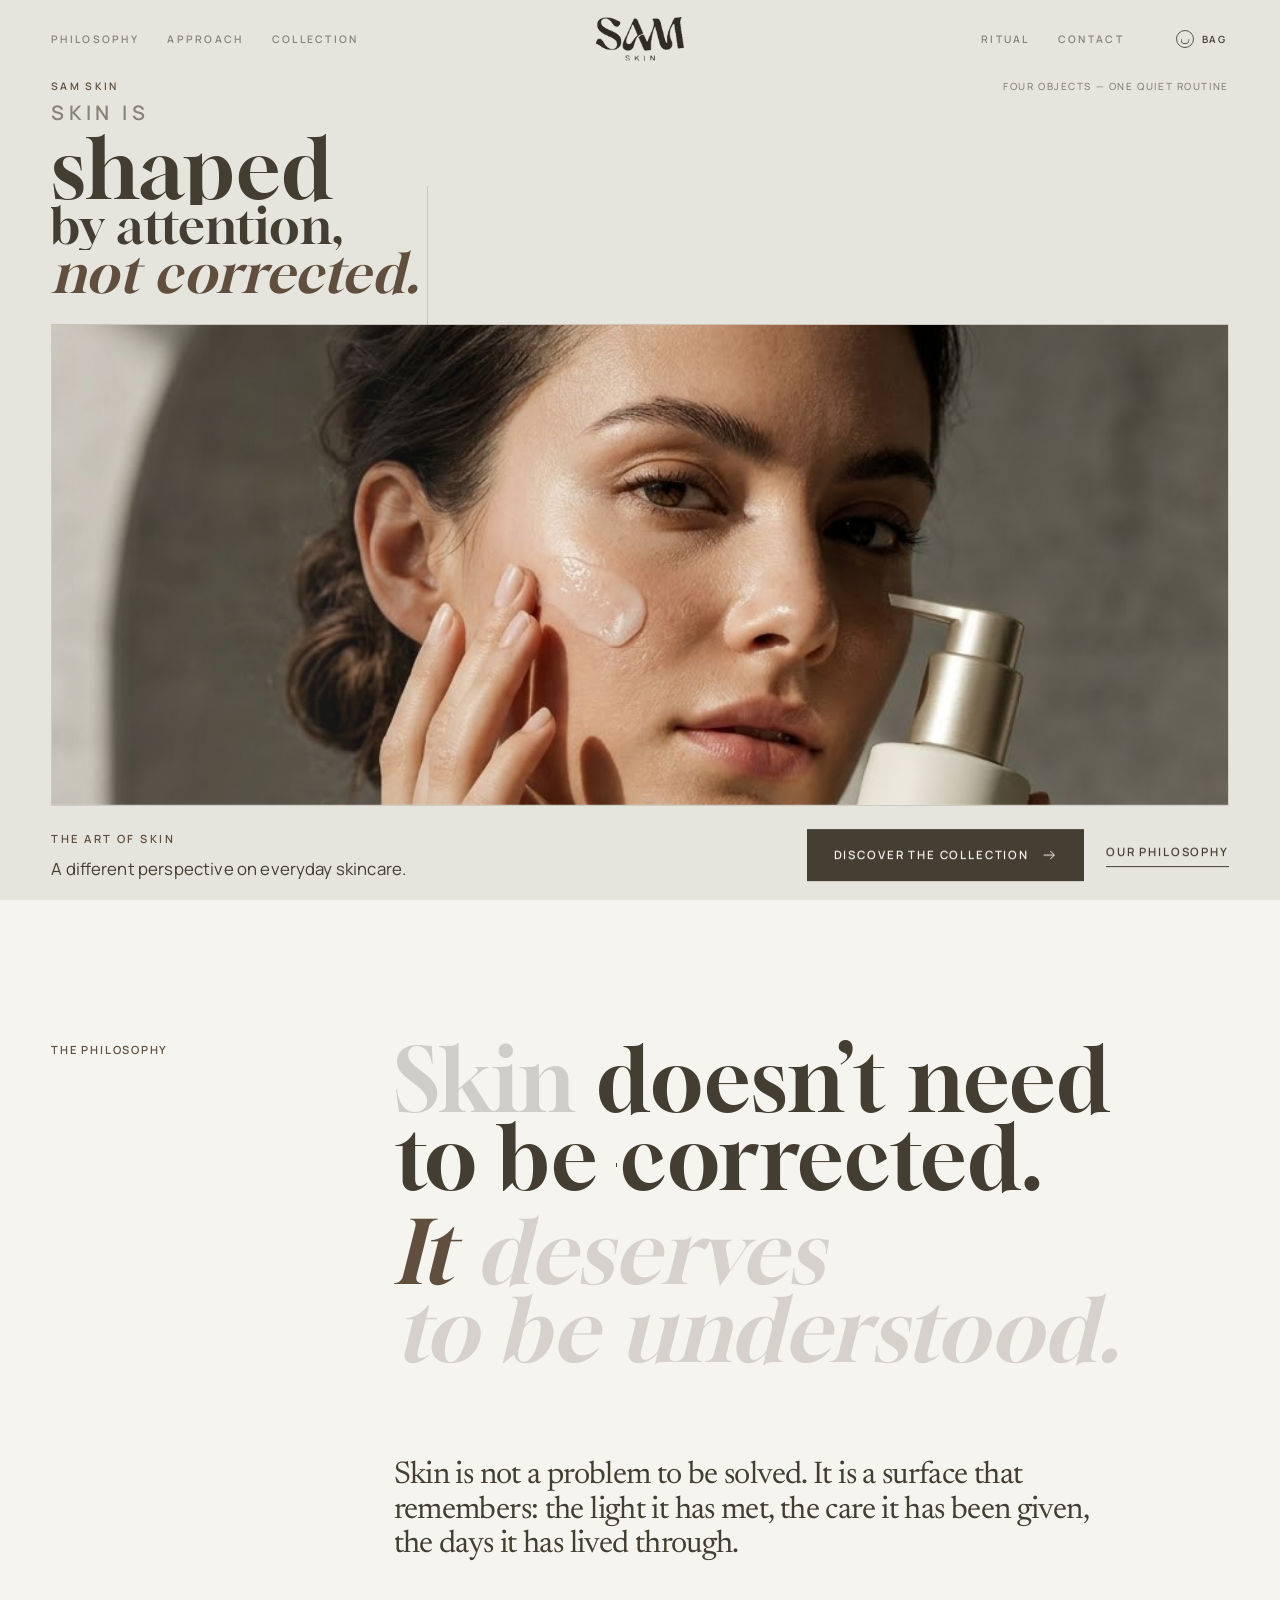
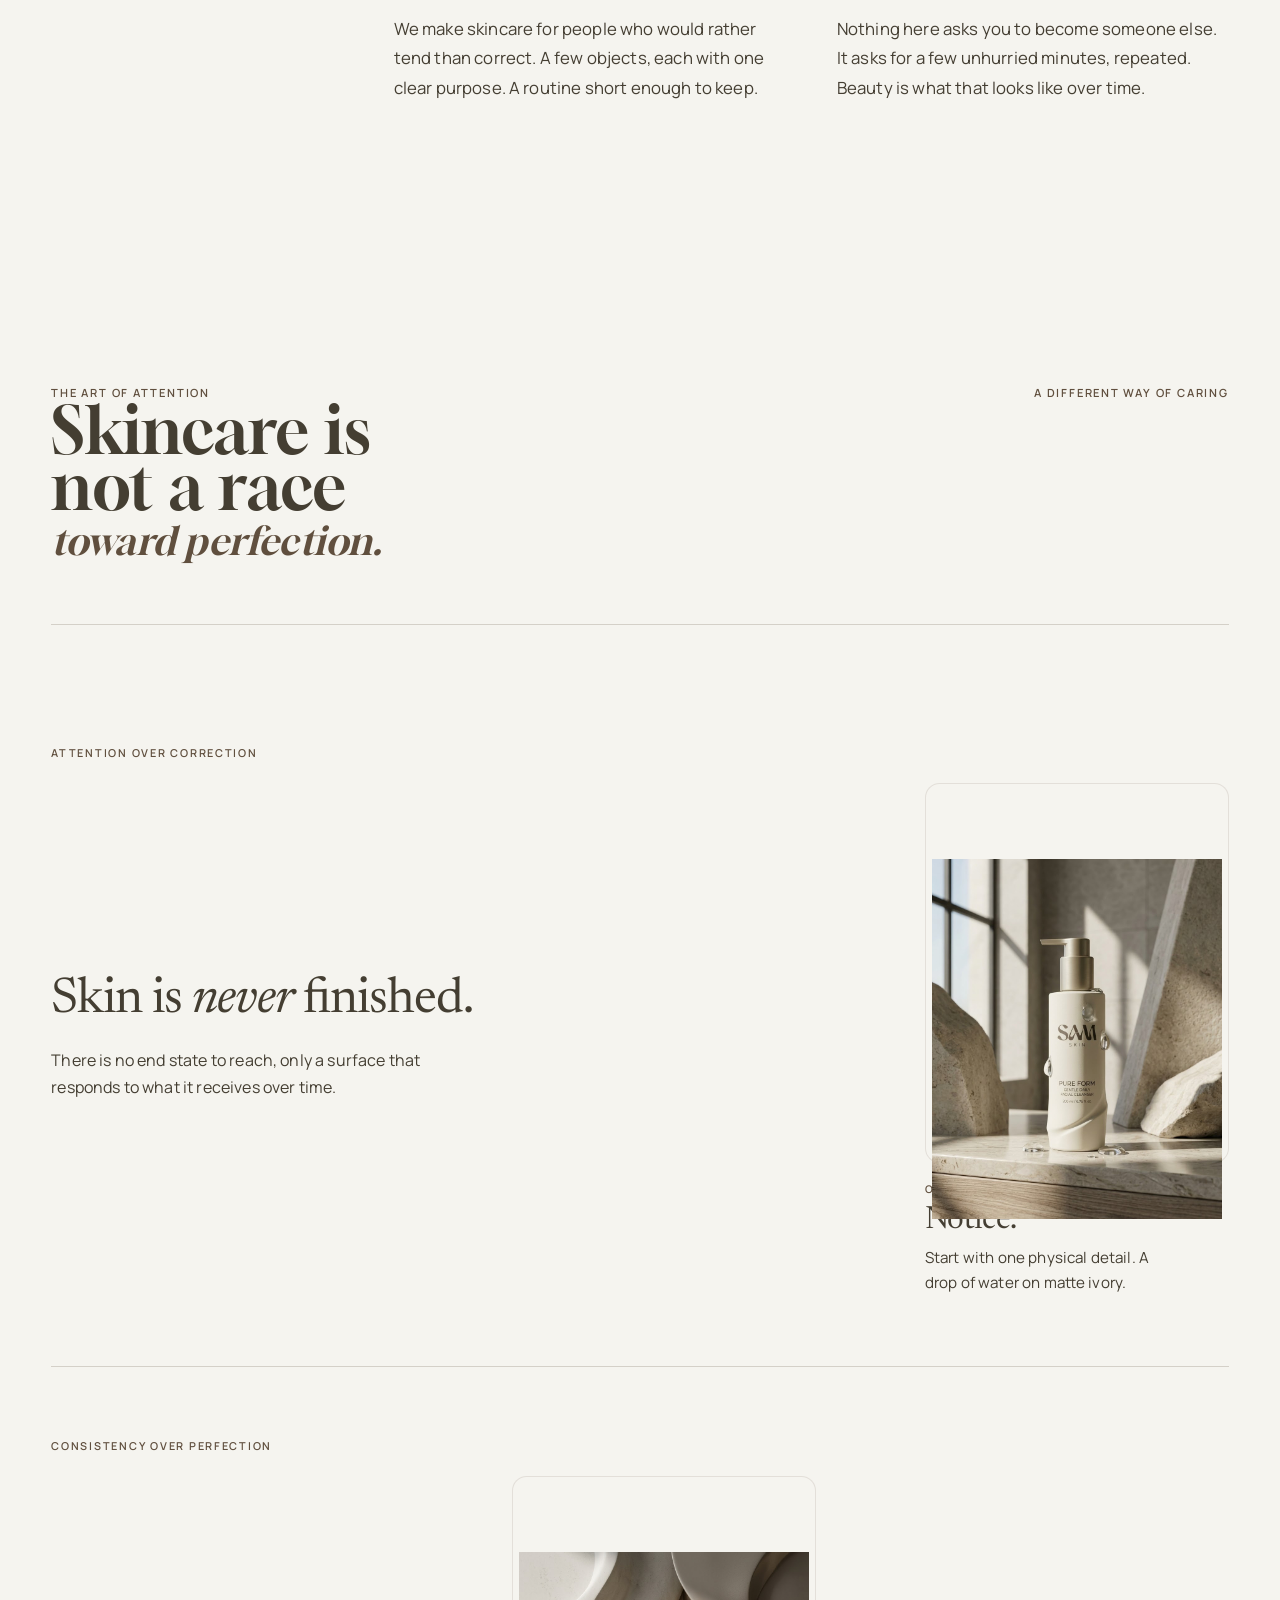
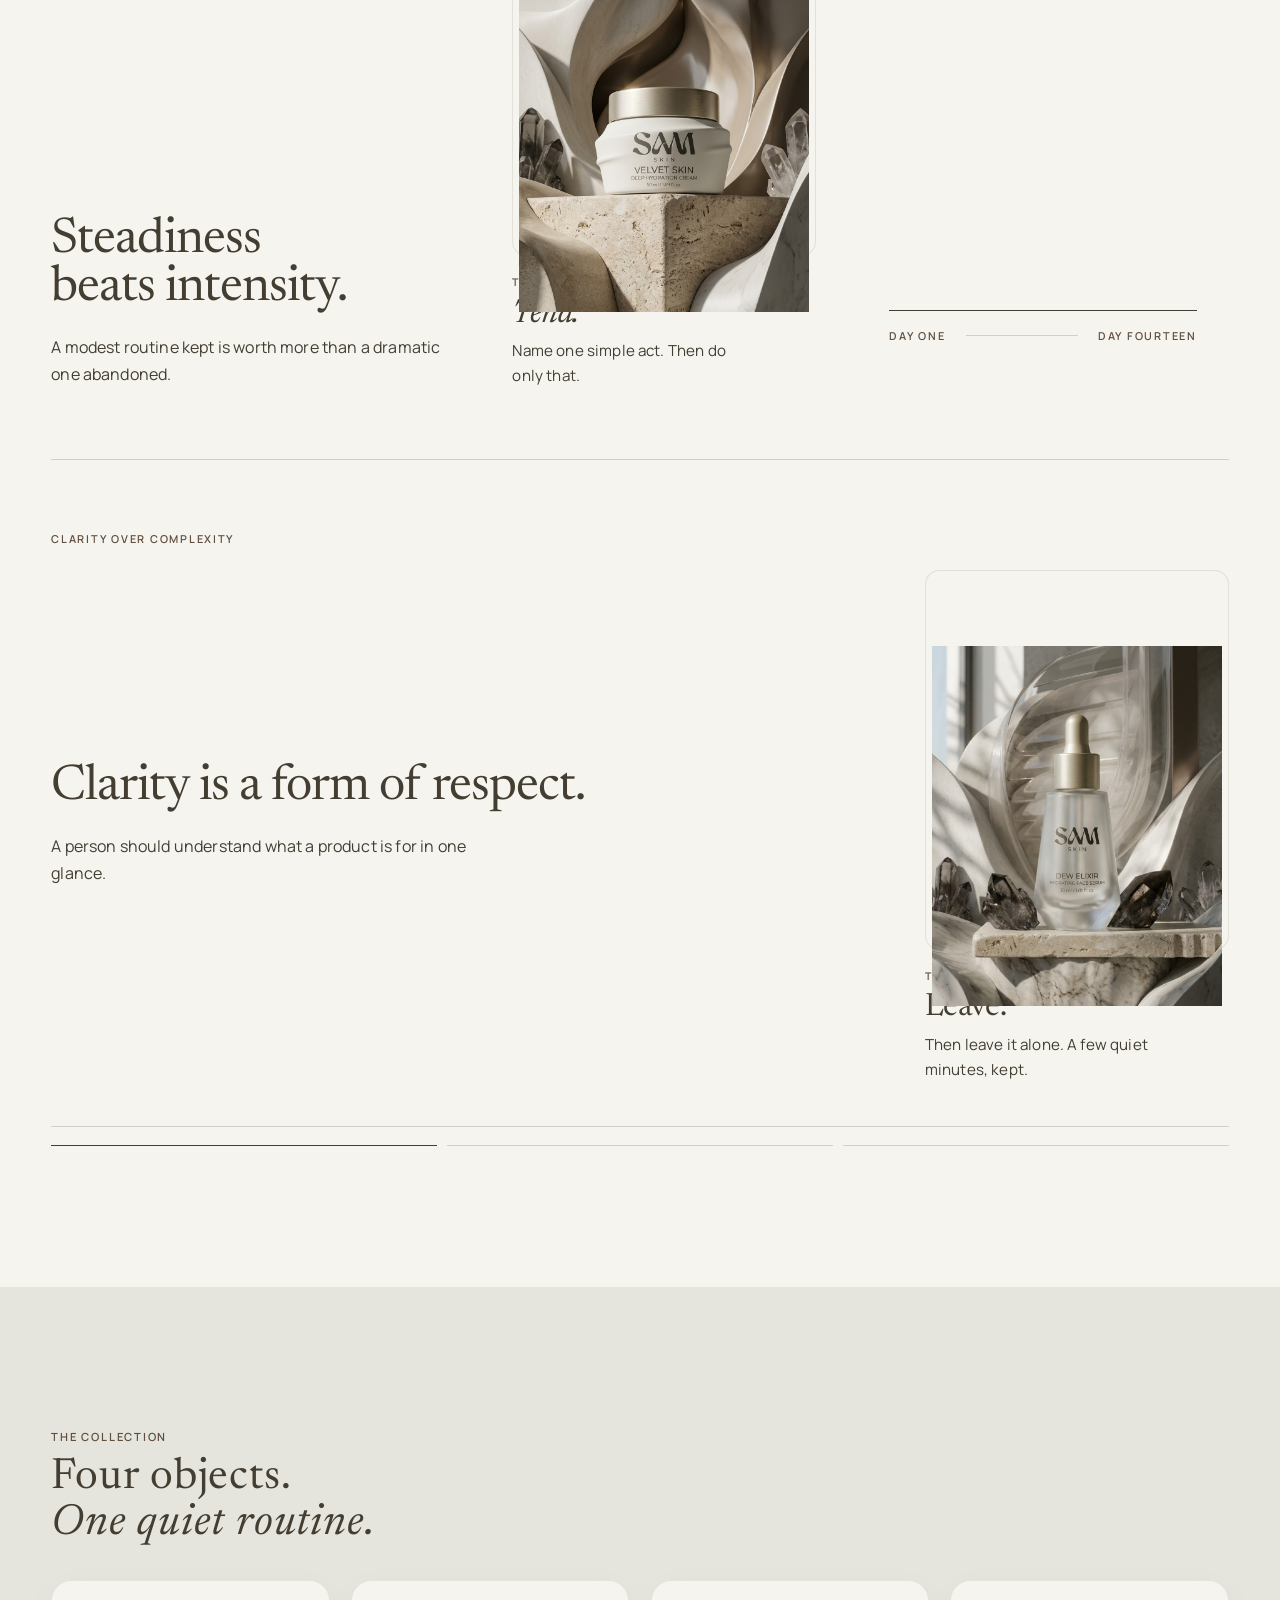
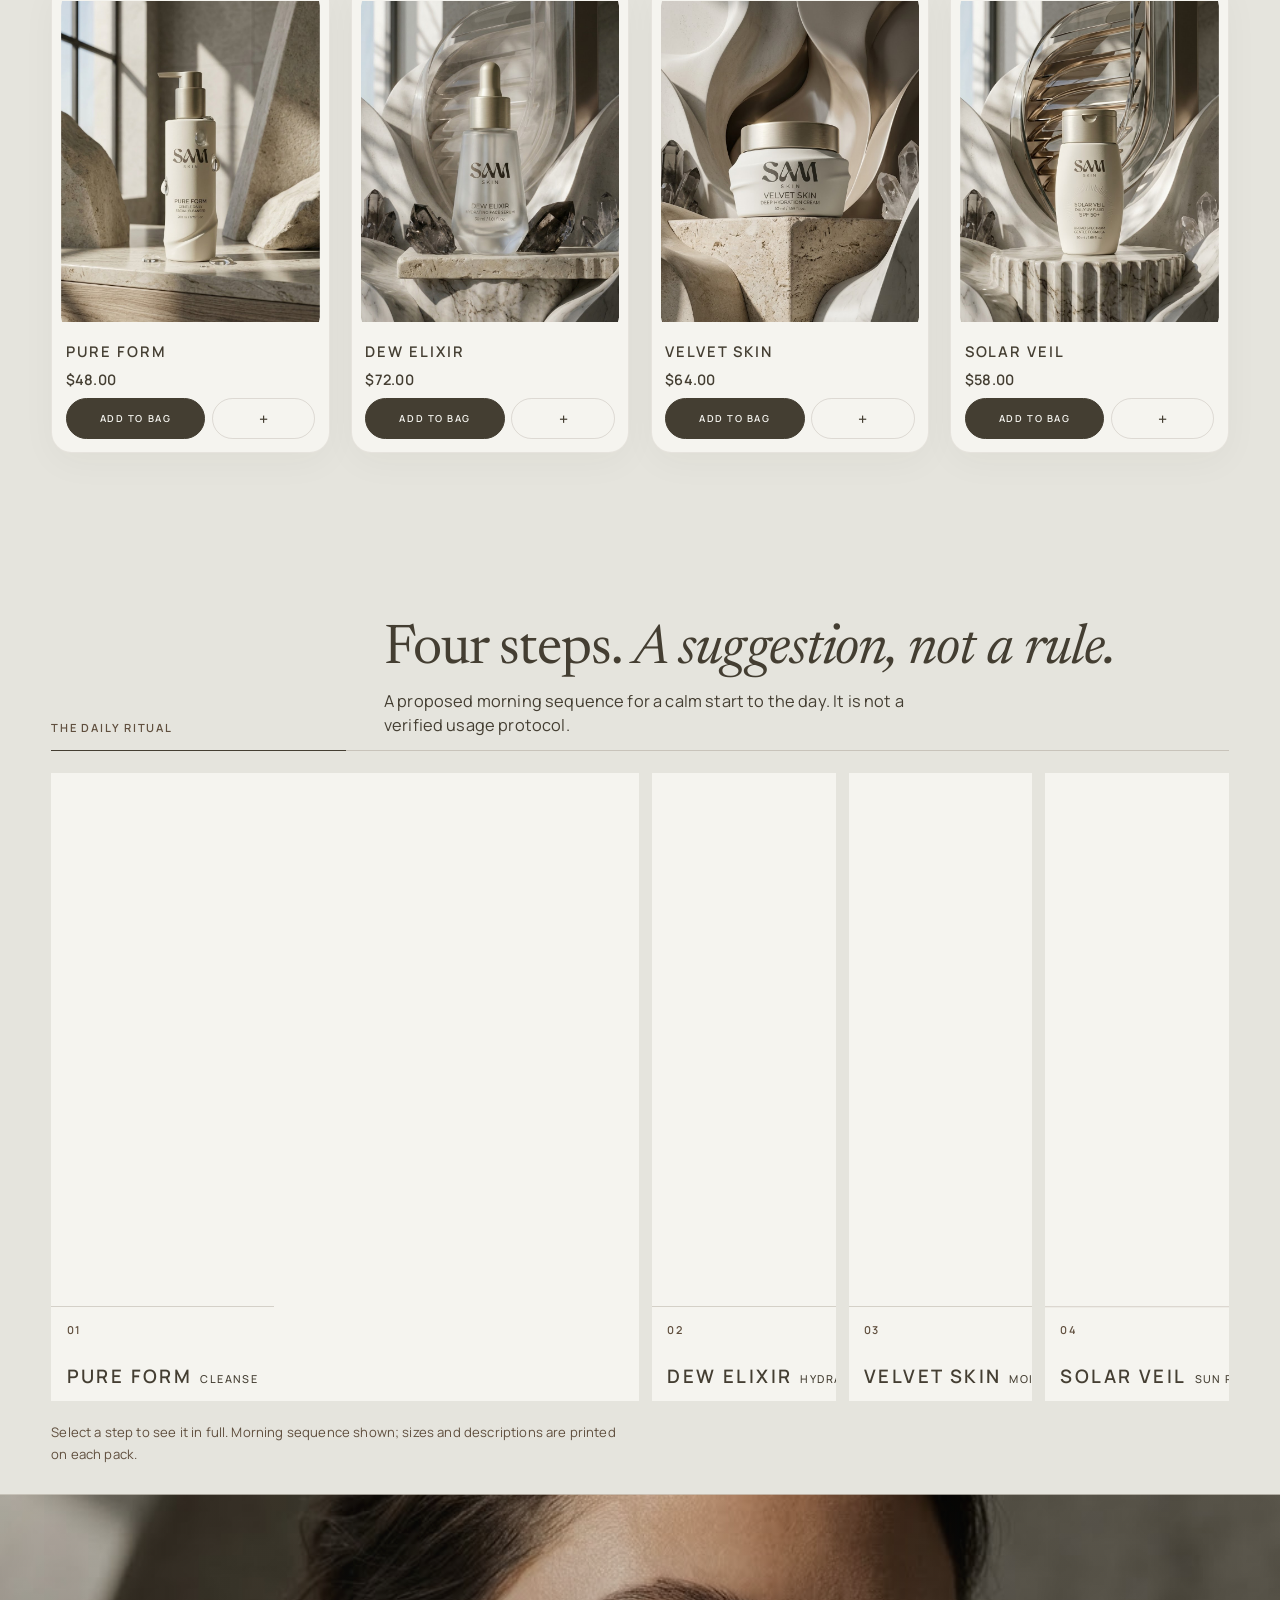
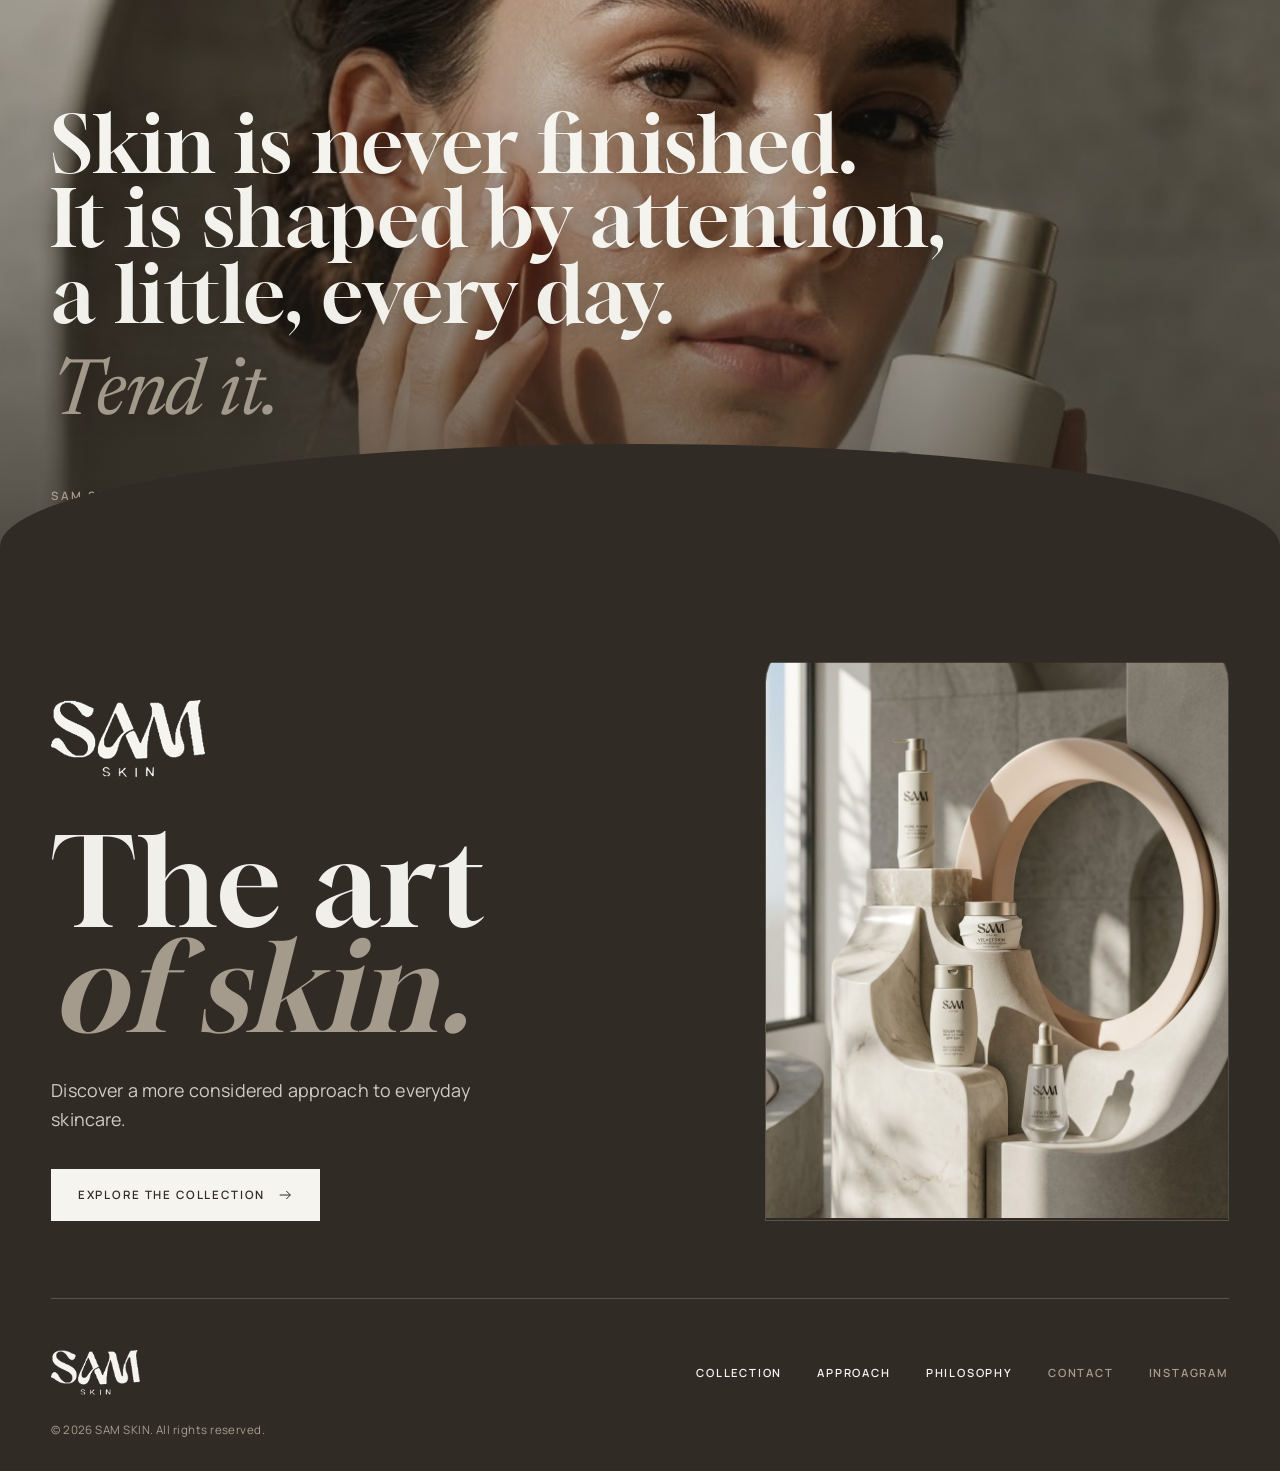
==== commit 5d6dd30b: "Fix loader visibility on every visit and reliable mount. Run init from body, bypass session skip wit" ====
--- a/index.html
+++ b/index.html
@@ -648,28 +648,29 @@
   .vestibule__scrim{transition:none!important}
 }
 </style>
+</head>
+<body>
 <script src="js/sam-loader.js"></script>
 <script>
 (function(){
   if(!window.SamLoader)return;
-  var imgReady=new Promise(function(resolve){
-    function wait(){
+  function startLoader(){
+    var imgReady=new Promise(function(resolve){
       var img=document.querySelector('[data-hero-campaign] img');
-      if(!img){document.addEventListener('DOMContentLoaded',wait,{once:true});return}
+      if(!img){resolve();return}
       if(img.complete){resolve();return}
       img.addEventListener('load',resolve,{once:true});
       img.addEventListener('error',resolve,{once:true});
-    }
-    wait();
-  });
-  window.__samLoaderPromise=SamLoader.init({
-    ready:imgReady,
-    target:'#site'
-  });
+    });
+    window.__samLoaderPromise=SamLoader.init({
+      once:false,
+      ready:imgReady,
+      target:'#site'
+    });
+  }
+  startLoader();
 })();
 </script>
-</head>
-<body>
 <div id="site">
 
 <a class="skip" href="#main">Skip to content</a>
@@ -1418,16 +1419,16 @@
     r.addEventListener('focus',function(){setRp(i)});
   });
 
-  if(!hasG)return;
-
   /* hero entrance — waits for the signature loader split */
-  gsap.set('.hdr__bar',{y:-18,opacity:0});
-  gsap.set('.hero__mark',{y:12,opacity:0});
-  gsap.set('.hero__axis',{scaleY:0,transformOrigin:'top center'});
-  gsap.set('.hero__statement .ln>span, .hero__statement .mass, .hero__statement .mid, .hero__statement .end',{yPercent:110});
-  gsap.set('[data-hero-fade]',{y:22,opacity:0});
-  gsap.set('[data-hero-campaign]',{clipPath:'inset(0 100% 0 0)'});
-  gsap.set('[data-hero-campaign] img',{scale:1.05});
+  function prepHeroForLoader(){
+    gsap.set('.hdr__bar',{y:-18,opacity:0});
+    gsap.set('.hero__mark',{y:12,opacity:0});
+    gsap.set('.hero__axis',{scaleY:0,transformOrigin:'top center'});
+    gsap.set('.hero__statement .ln>span, .hero__statement .mass, .hero__statement .mid, .hero__statement .end',{yPercent:110});
+    gsap.set('[data-hero-fade]',{y:22,opacity:0});
+    gsap.set('[data-hero-campaign]',{clipPath:'inset(0 100% 0 0)'});
+    gsap.set('[data-hero-campaign] img',{scale:1.05});
+  }
   function playHeroEntrance(){
     var tl=gsap.timeline({defaults:{ease:'expo.out'}});
     tl.to('.hdr__bar',{y:0,opacity:1,duration:1.15},0)
@@ -1439,9 +1440,14 @@
       .to('[data-hero-campaign] img',{scale:1,duration:1.85,ease:'expo.out'},0.28);
     if(!reduce){gsap.to('[data-hero-campaign] img',{y:-14,ease:'none',scrollTrigger:{trigger:'.hero',start:'top top',end:'bottom top',scrub:0.65}})}
   }
+  if(!hasG)return;
   var loaderP=window.__samLoaderPromise;
-  if(loaderP&&typeof loaderP.then==='function')loaderP.then(playHeroEntrance);
-  else playHeroEntrance();
+  if(loaderP&&typeof loaderP.then==='function'){
+    prepHeroForLoader();
+    loaderP.then(playHeroEntrance);
+  }else{
+    playHeroEntrance();
+  }
 
   /* philosophy: words come into focus, the old idea is struck through */
   var stmt=$('#stmt');
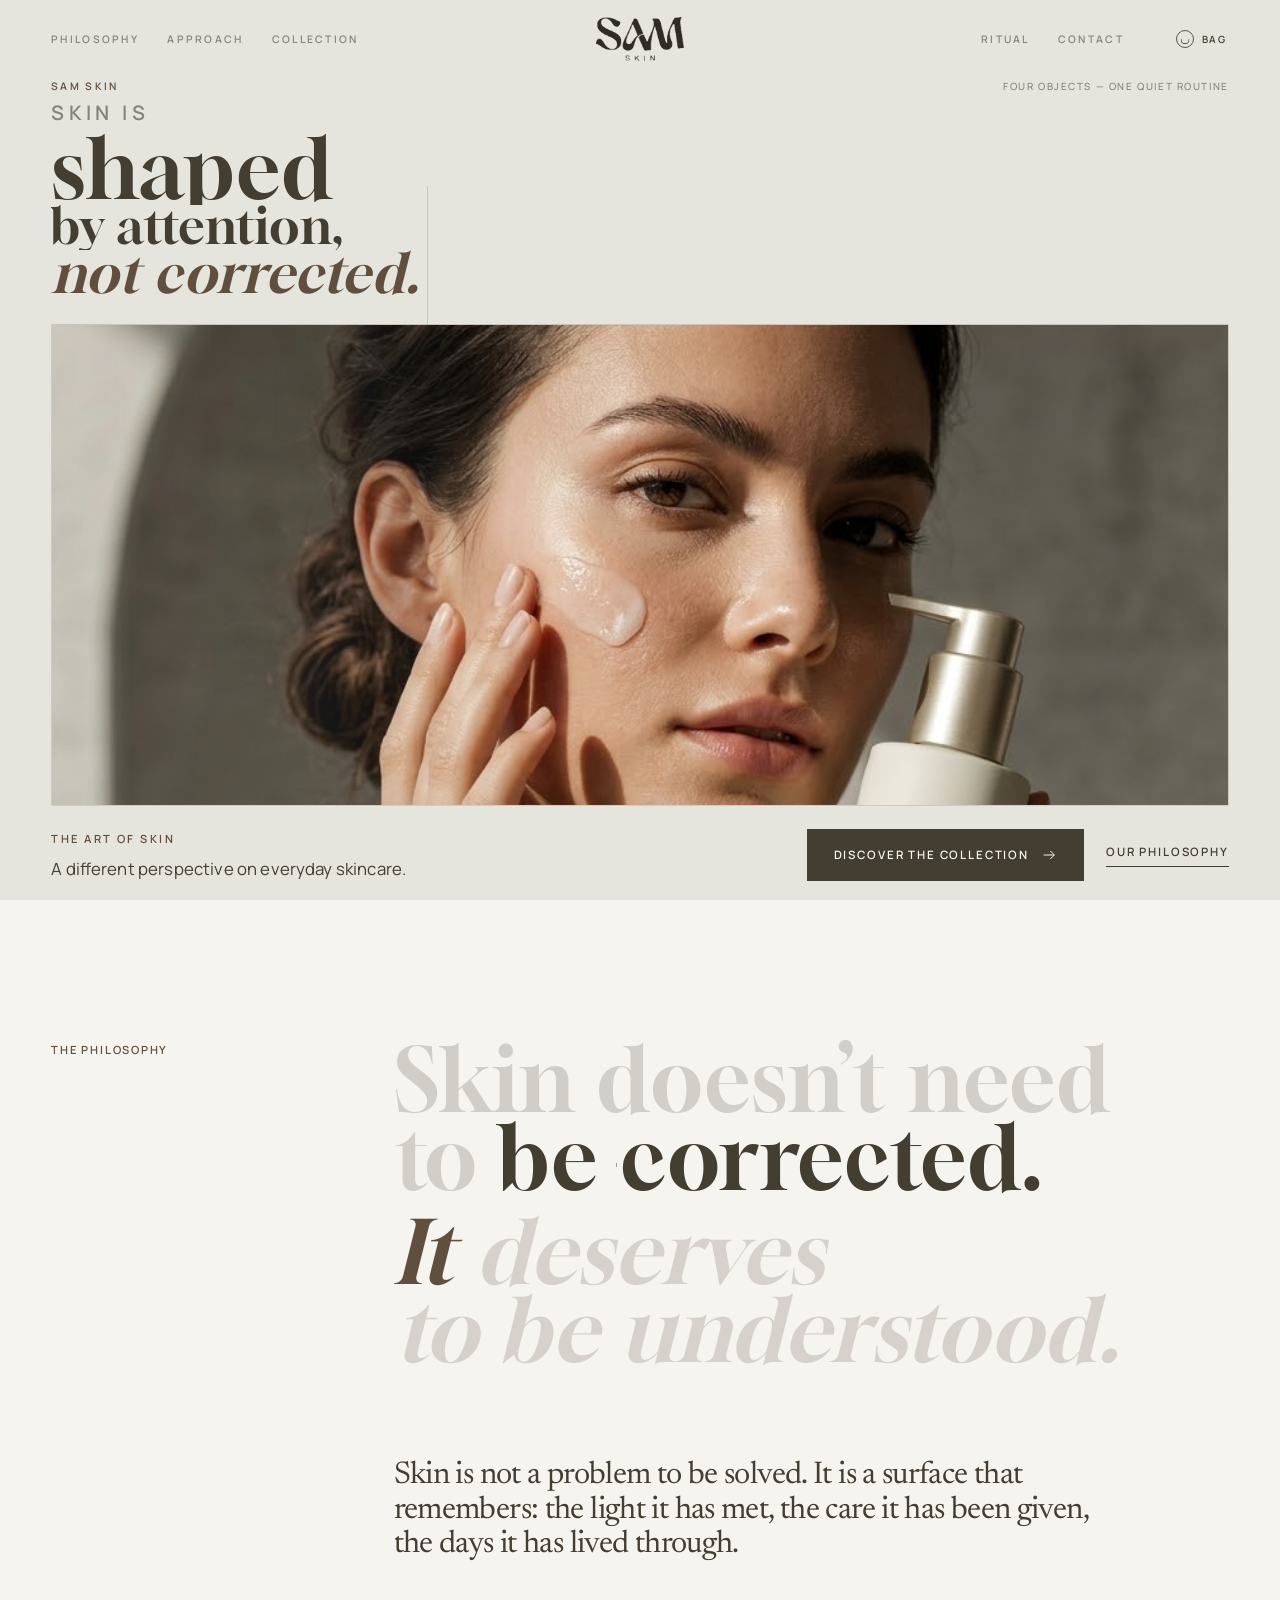
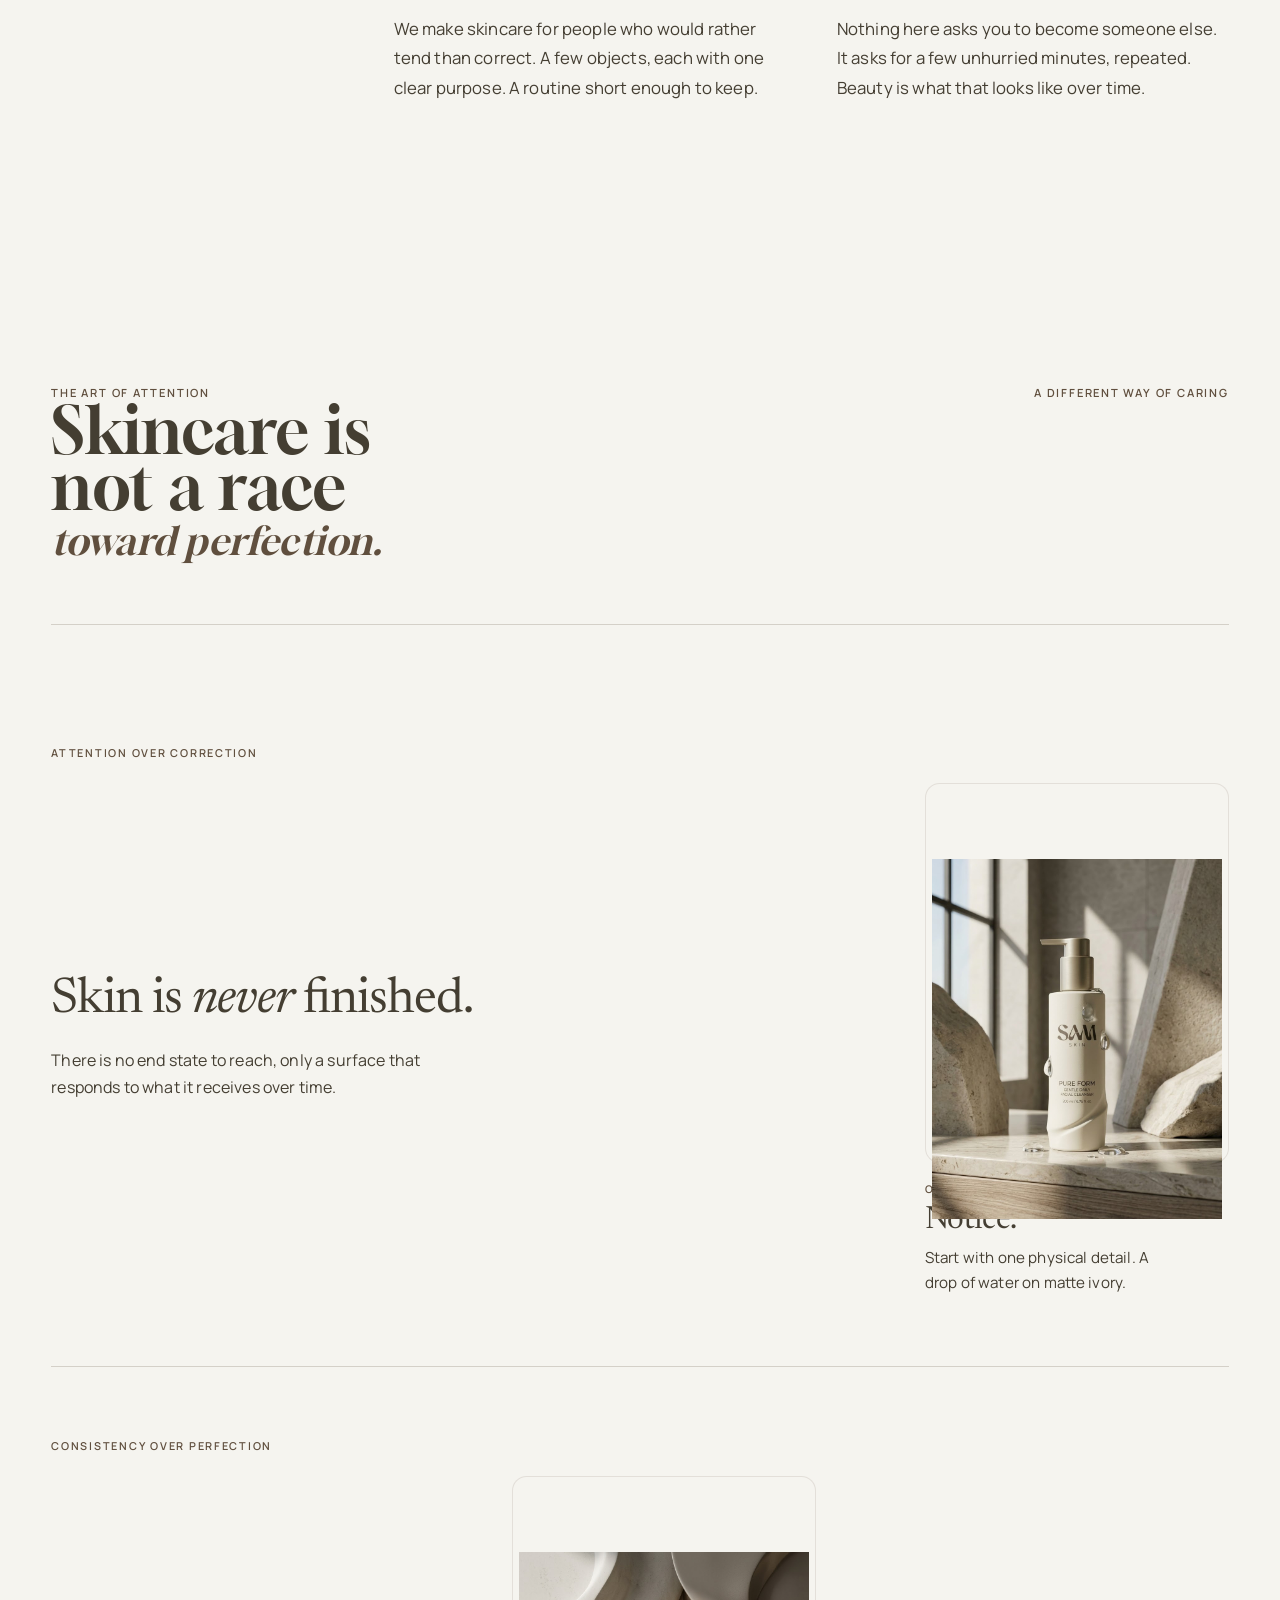
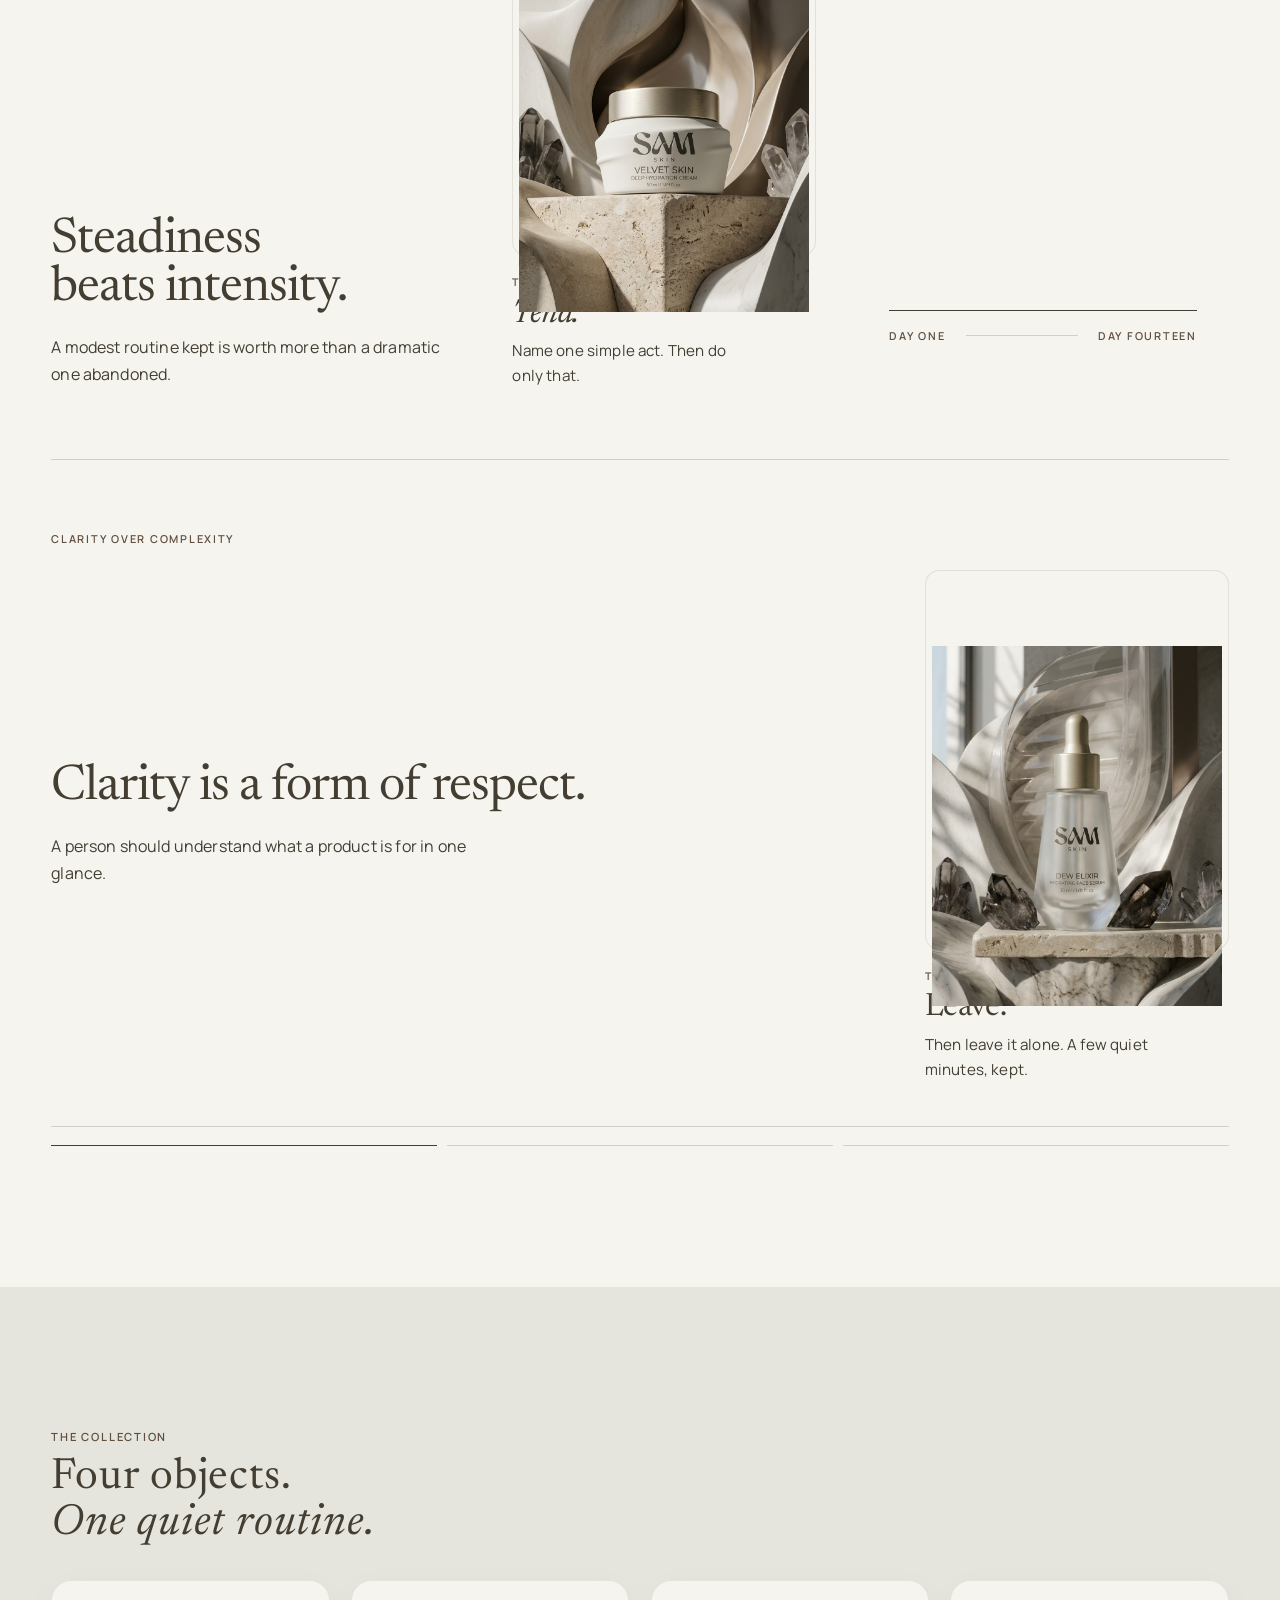
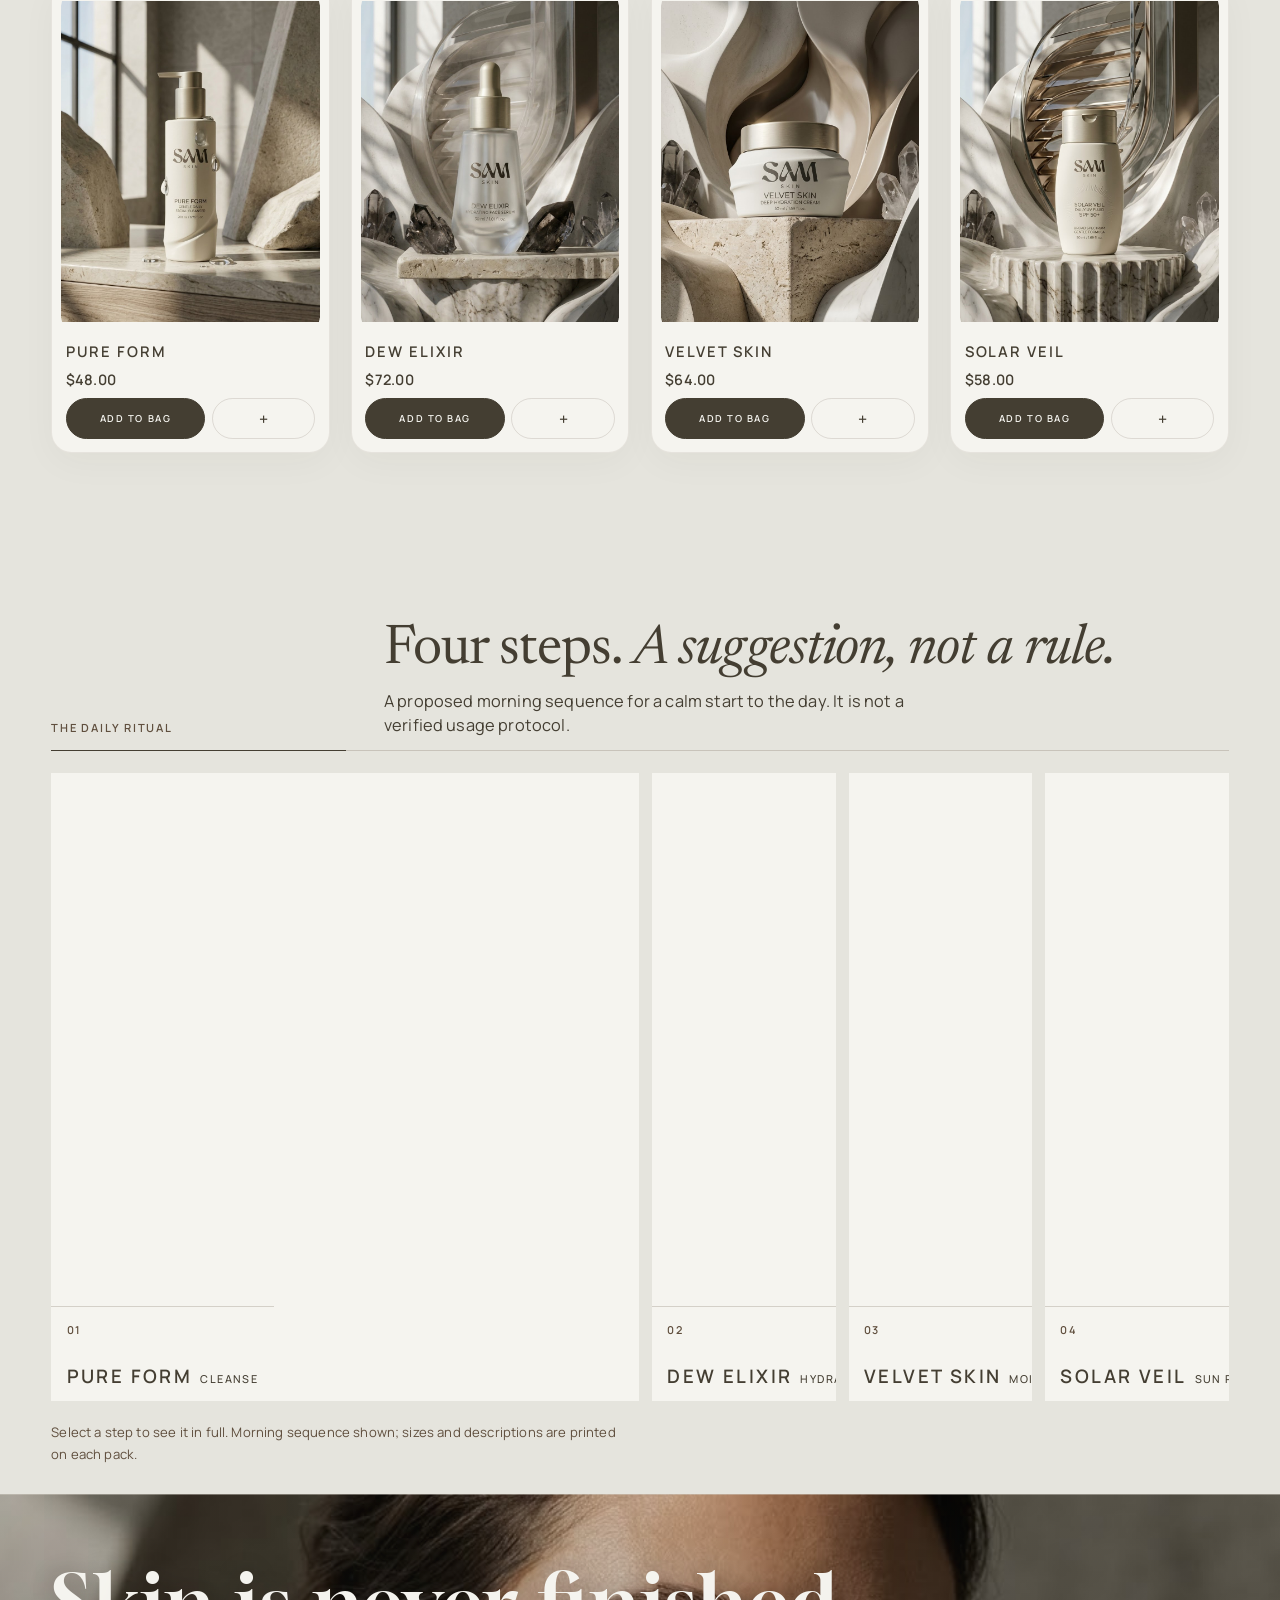
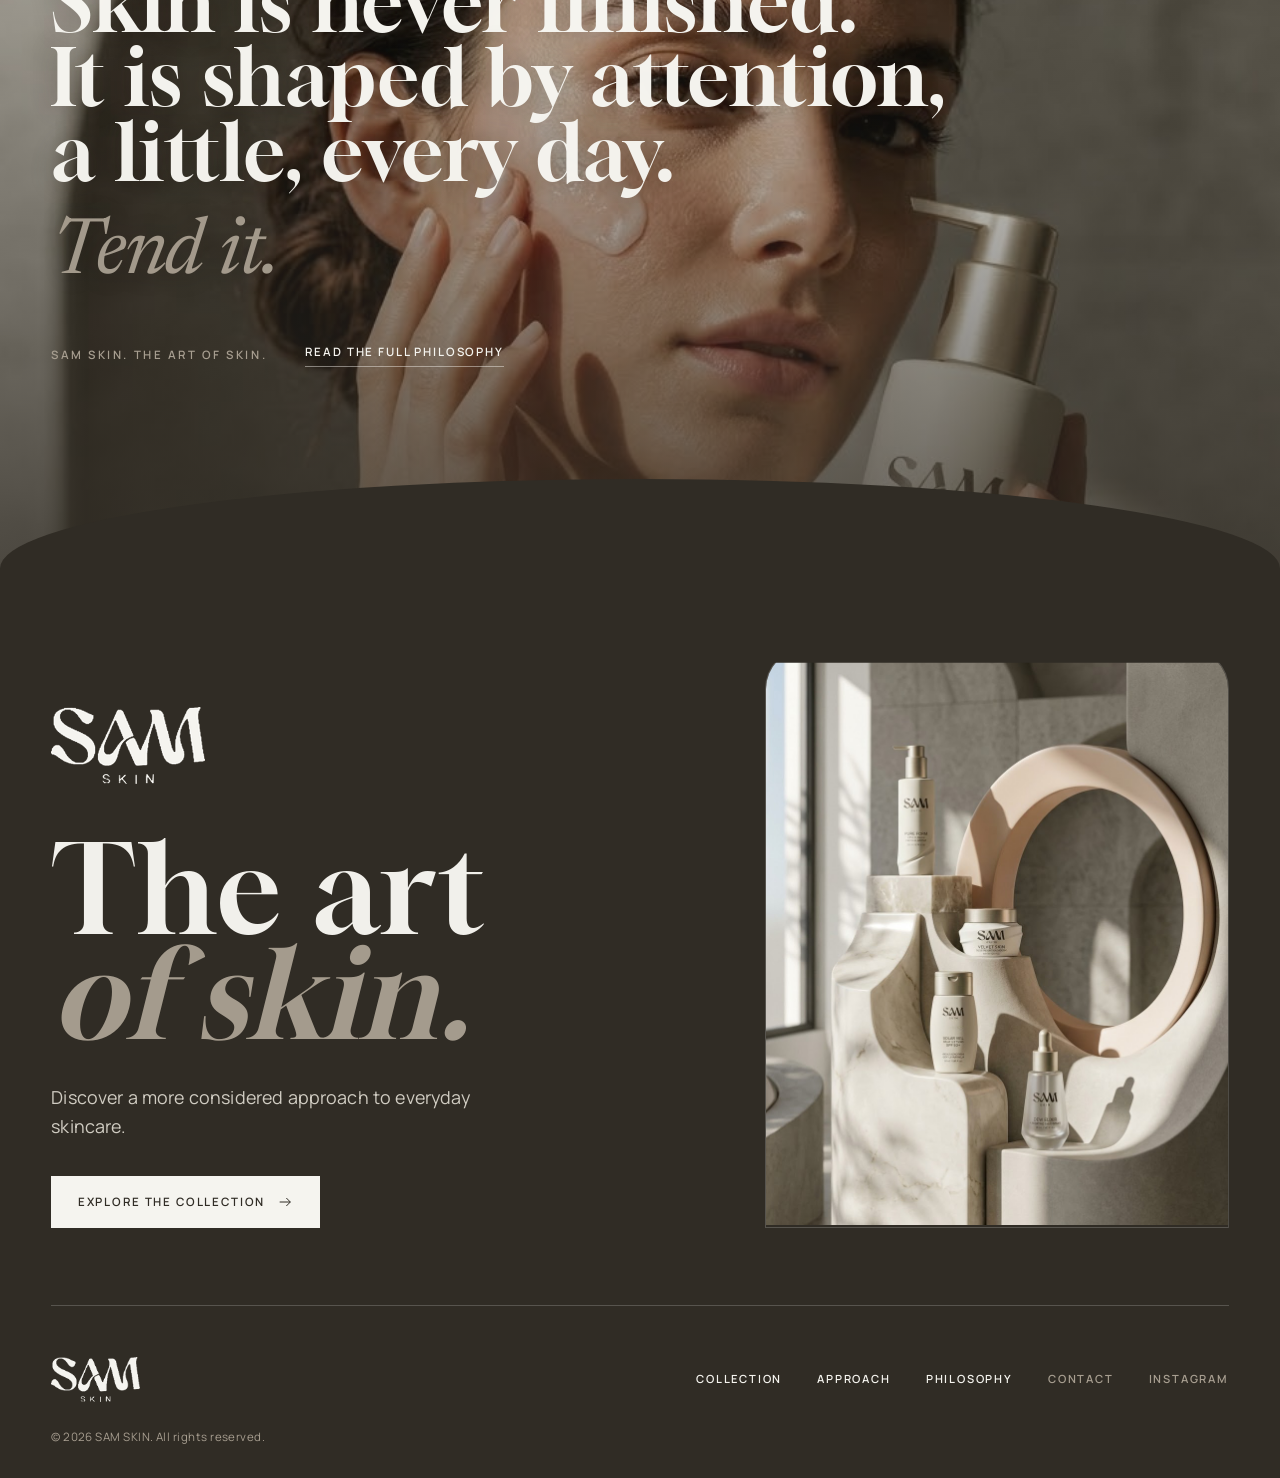
==== commit 52daee9f: "Sync campaign and finale overlap so manifesto copy stays visible. Share overlap tokens between secti" ====
--- a/index.html
+++ b/index.html
@@ -57,6 +57,9 @@
   --frame-pad:clamp(.12rem,.35vw,.28rem);
   --sam-paper:var(--porcelain);
   --sam-logo:var(--shadow);
+  --camp-fin-overlap:clamp(3.25rem,7.5vw,6.25rem);
+  --camp-fin-arch:clamp(2.75rem,7vw,7.5rem);
+  --camp-fin-safe:calc(var(--camp-fin-overlap) + var(--camp-fin-arch) * .75 + 2.75rem);
   color-scheme:light;
 }
 *,*::before,*::after{box-sizing:border-box}
@@ -542,13 +545,19 @@
   .rit__head .h2{font-size:clamp(1.75rem,5.5svh,2.85rem)}
   .rp__bar{height:clamp(3.75rem,9vh,4.75rem)}
 }
+@media (max-height:720px){
+  :root{--camp-fin-overlap:clamp(2rem,6vw,3.5rem);--camp-fin-arch:clamp(2rem,5vw,2.75rem)}
+  .camp__frame{min-height:max(22rem,calc(14rem + var(--camp-fin-safe)))}
+  .man__txt{font-size:clamp(1.75rem,5.5vw,3.25rem)!important;line-height:1.02}
+  .man__sig{margin-top:clamp(1.25rem,3vw,2rem)}
+}
 
 /* manifesto */
-.camp{position:relative;z-index:1;background:var(--ivory)}
-.camp__frame{margin:0;position:relative;display:grid;align-items:end;min-height:clamp(26rem,74vh,46rem);overflow:hidden}
+.camp{position:relative;z-index:1;background:var(--ivory);isolation:isolate}
+.camp__frame{margin:0;position:relative;display:grid;align-items:end;min-height:max(clamp(28rem,min(74vh,52rem),52rem),calc(18rem + var(--camp-fin-safe)));overflow:clip}
 .camp__frame>.img--campaign{position:absolute;inset:0;width:100%;height:100%;object-fit:cover;--campaign-pos:center 34%}
-.camp__veil{position:absolute;inset:0;background:linear-gradient(185deg,rgba(48,44,37,.08) 0%,rgba(48,44,37,.42) 58%,rgba(48,44,37,.78) 100%);pointer-events:none}
-.camp__copy{position:relative;z-index:2;width:100%;max-width:1520px;margin-inline:auto;padding:clamp(2.25rem,7vw,4.5rem) max(var(--gutter),env(safe-area-inset-left,0px)) max(var(--gutter),env(safe-area-inset-right,0px))}
+.camp__veil{position:absolute;inset:0;background:linear-gradient(185deg,rgba(48,44,37,.08) 0%,rgba(48,44,37,.45) 52%,rgba(48,44,37,.82) 100%);pointer-events:none}
+.camp__copy{position:relative;z-index:2;width:100%;max-width:1520px;margin-inline:auto;padding:clamp(2.25rem,7vw,4.5rem) max(var(--gutter),env(safe-area-inset-left,0px)) calc(var(--camp-fin-safe) + env(safe-area-inset-bottom,0px)) max(var(--gutter),env(safe-area-inset-right,0px))}
 .camp .man__txt{color:var(--white);text-shadow:0 1px 28px rgba(48,44,37,.35)}
 .camp .man__txt .tend{color:var(--stone)}
 .camp .man__sig b{color:var(--stone)}
@@ -561,7 +570,8 @@
 .man__sig b{font-family:var(--sans);font-size:.72rem;font-weight:600;letter-spacing:var(--track-skin);text-transform:uppercase}
 
 /* final */
-.fin{position:relative;z-index:2;background:var(--shadow);color:var(--white);border-radius:50% 50% 0 0/clamp(3rem,8vw,8rem) clamp(3rem,8vw,8rem) 0 0;margin-top:calc(-1 * clamp(4rem,9vw,7.5rem));padding-top:calc(var(--space) + clamp(2.5rem,5vw,3.5rem));overflow:hidden}
+.fin{position:relative;z-index:2;background:var(--shadow);color:var(--white);border-radius:50% 50% 0 0/var(--camp-fin-arch) var(--camp-fin-arch) 0 0;margin-top:calc(-1 * var(--camp-fin-overlap));padding-top:calc(var(--camp-fin-arch) + clamp(3.25rem,7vw,5rem));overflow:hidden}
+.fin > .wrap{position:relative;z-index:1}
 .fin__grid{display:grid;grid-template-columns:minmax(0,7fr) minmax(0,5fr);gap:clamp(2rem,5vw,6rem);align-items:end}
 .fin__logo{width:clamp(7rem,12vw,10rem);height:auto;margin-bottom:clamp(2rem,4vw,3.5rem)}
 .fin__h{font-family:var(--headline-monument);font-size:clamp(3.1rem,9.5vw,10.25rem);line-height:.86;letter-spacing:var(--track-monument)}
@@ -625,9 +635,10 @@
   .rp__bar{flex:1;height:auto;border-top:0;border-left:1px solid var(--hair);padding:1rem}
   .rp__nm{font-size:1.7rem;white-space:normal}
   .rit__line{display:none}
-  .camp__frame{min-height:clamp(22rem,88vw,34rem)}
-  .camp .man__txt{font-size:clamp(1.85rem,9vw,2.75rem)}
-  .fin{border-radius:50% 50% 0 0/3rem 3rem 0 0;margin-top:calc(-1 * clamp(2.75rem,12vw,4.5rem))}
+  .camp__frame{min-height:max(clamp(24rem,92vw,38rem),calc(16rem + var(--camp-fin-safe)))}
+  .camp .man__txt{font-size:clamp(1.85rem,9vw,2.75rem);line-height:1.02}
+  .camp{--camp-fin-overlap:clamp(2rem,8vw,3.25rem);--camp-fin-arch:clamp(2rem,6vw,3rem)}
+  .fin{padding-top:calc(var(--camp-fin-arch) + clamp(2rem,7vw,3.5rem))}
   .fin__grid{grid-template-columns:1fr}
   .fin__fig{max-width:24rem;aspect-ratio:var(--ratio-product)}
   .dlg{grid-template-columns:1fr;overflow:auto}
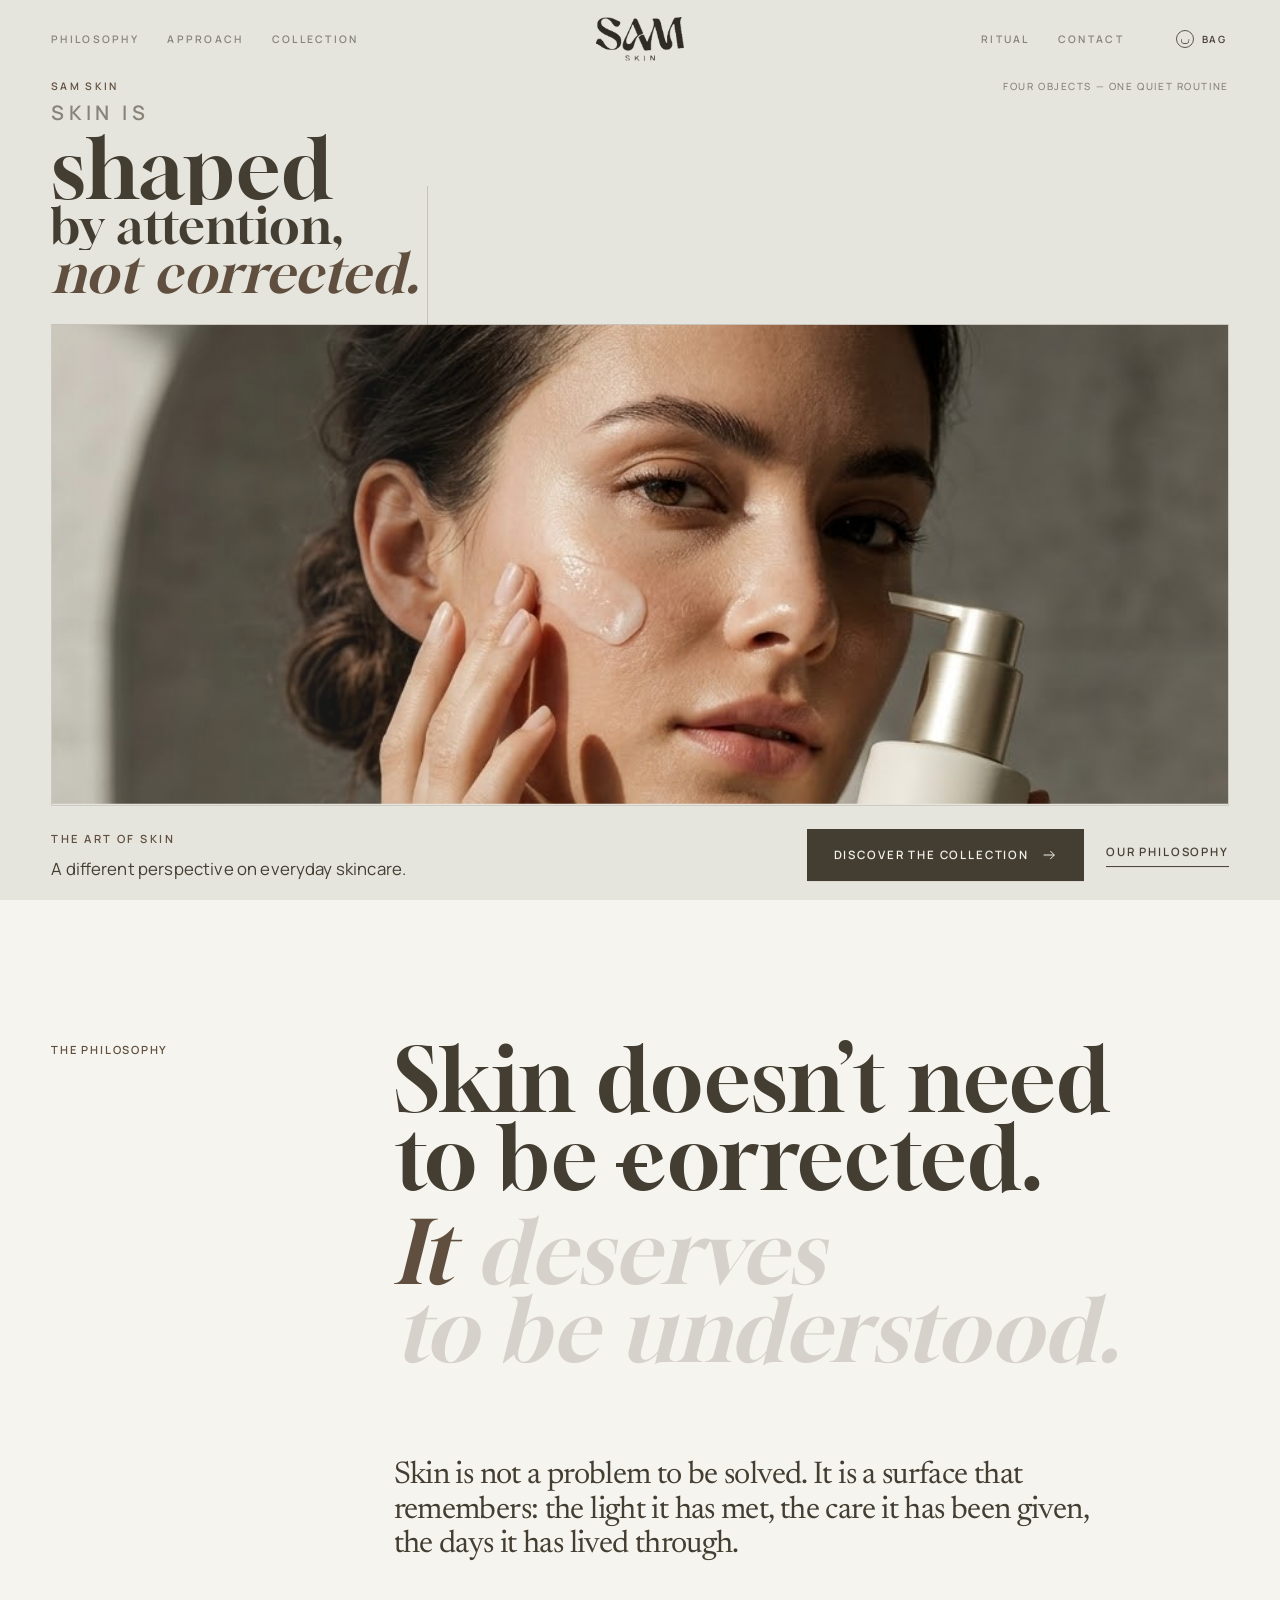
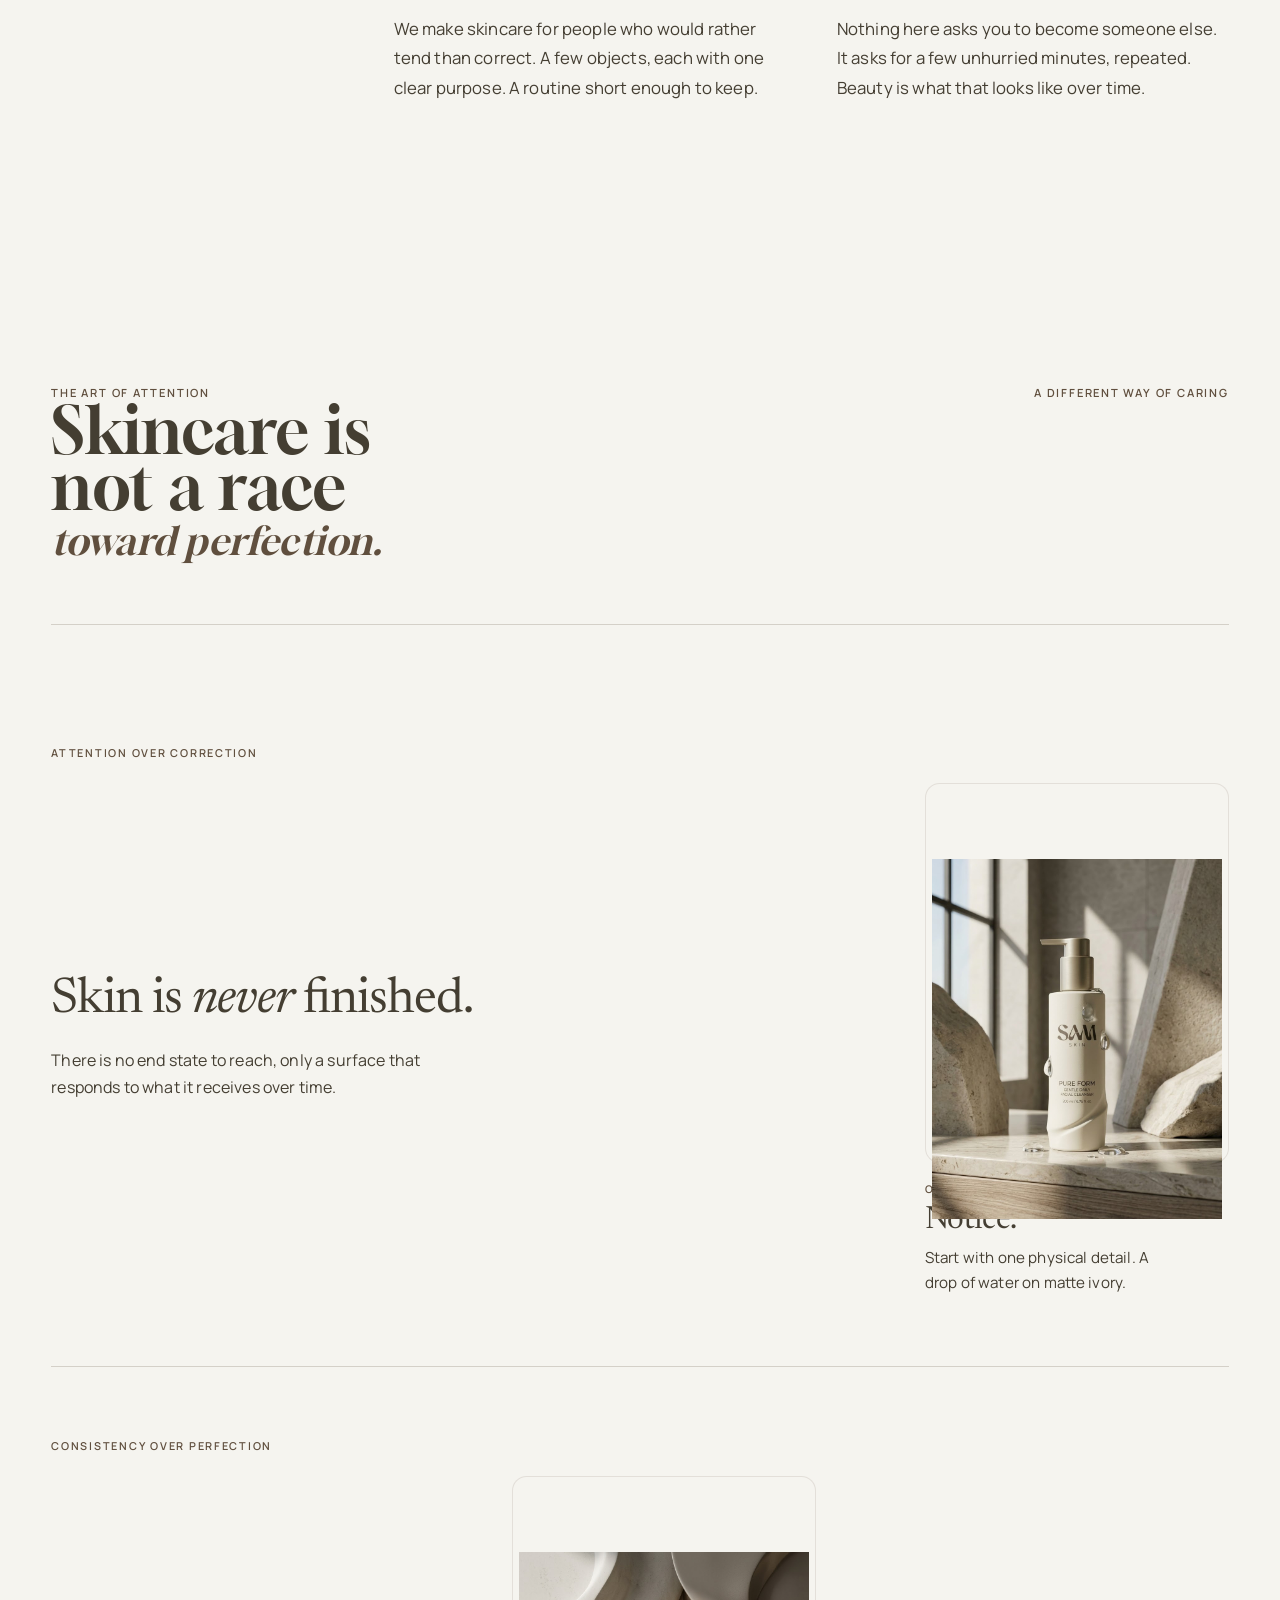
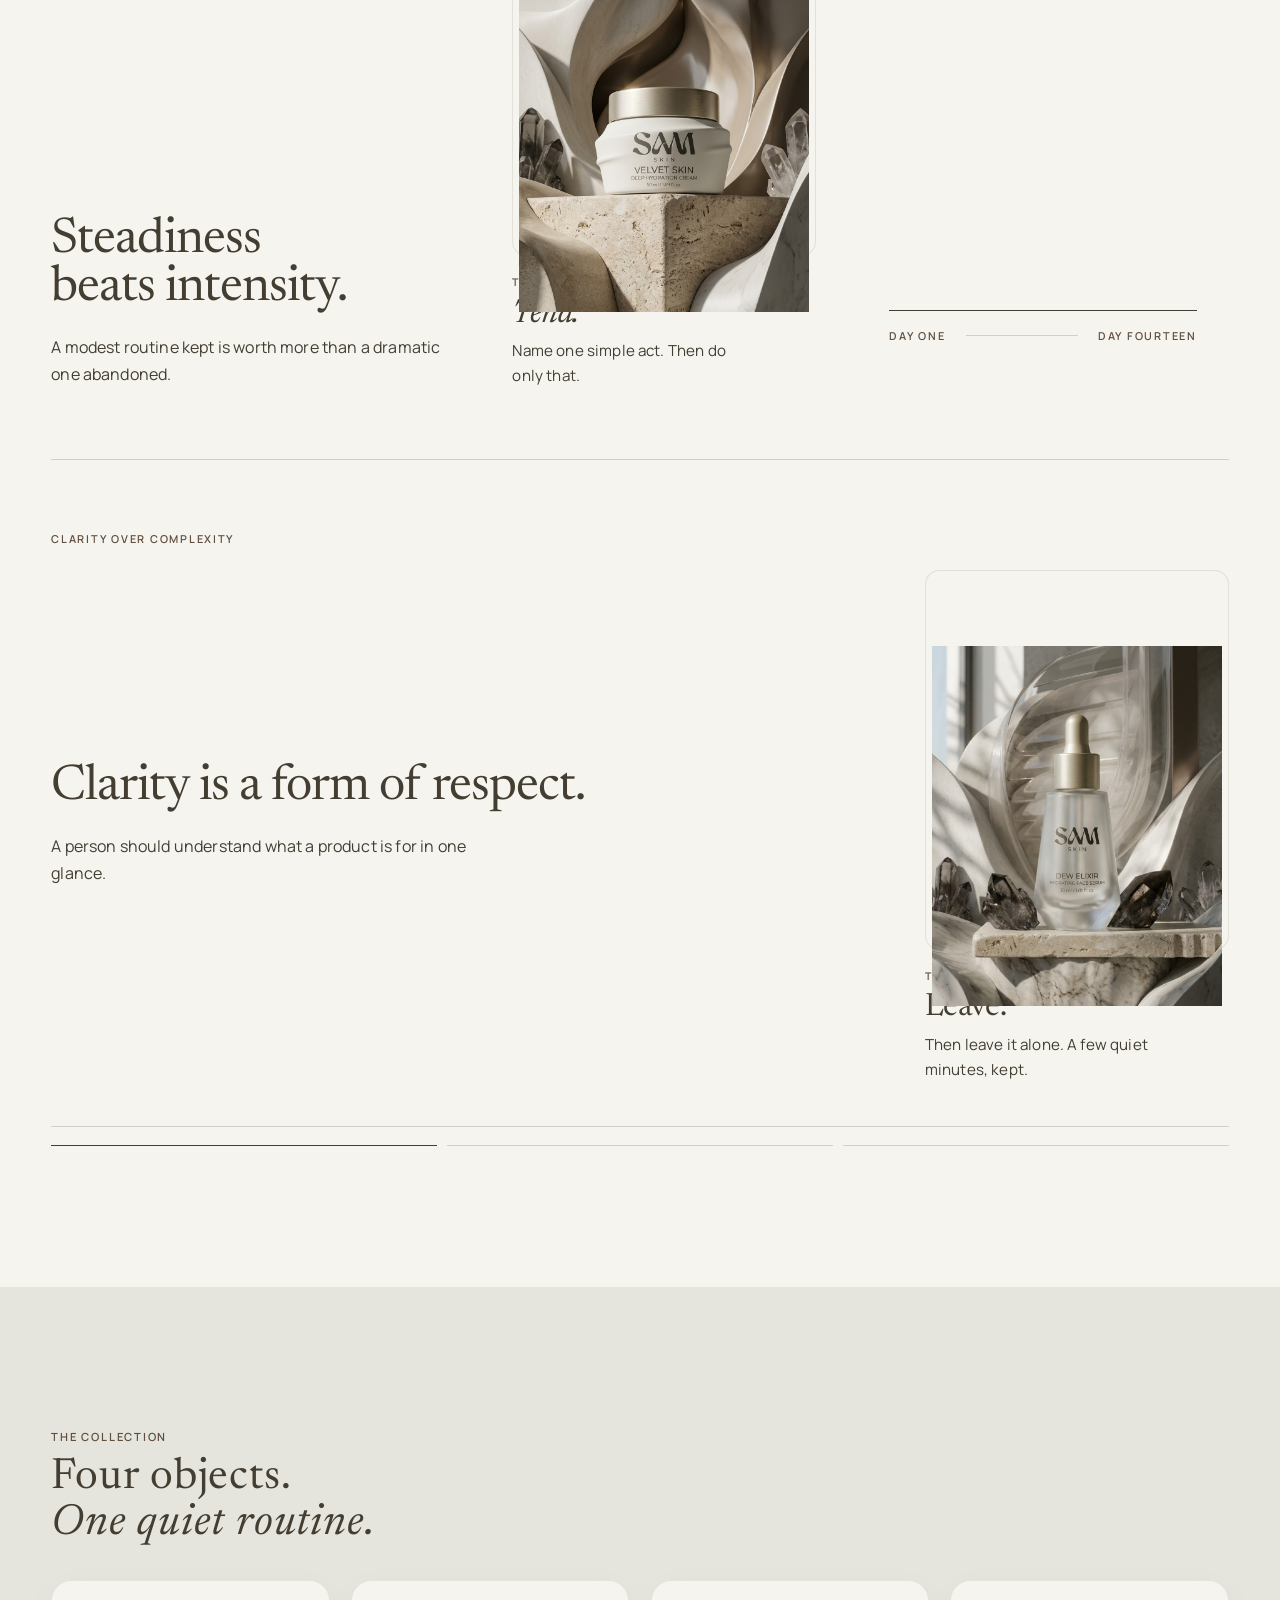
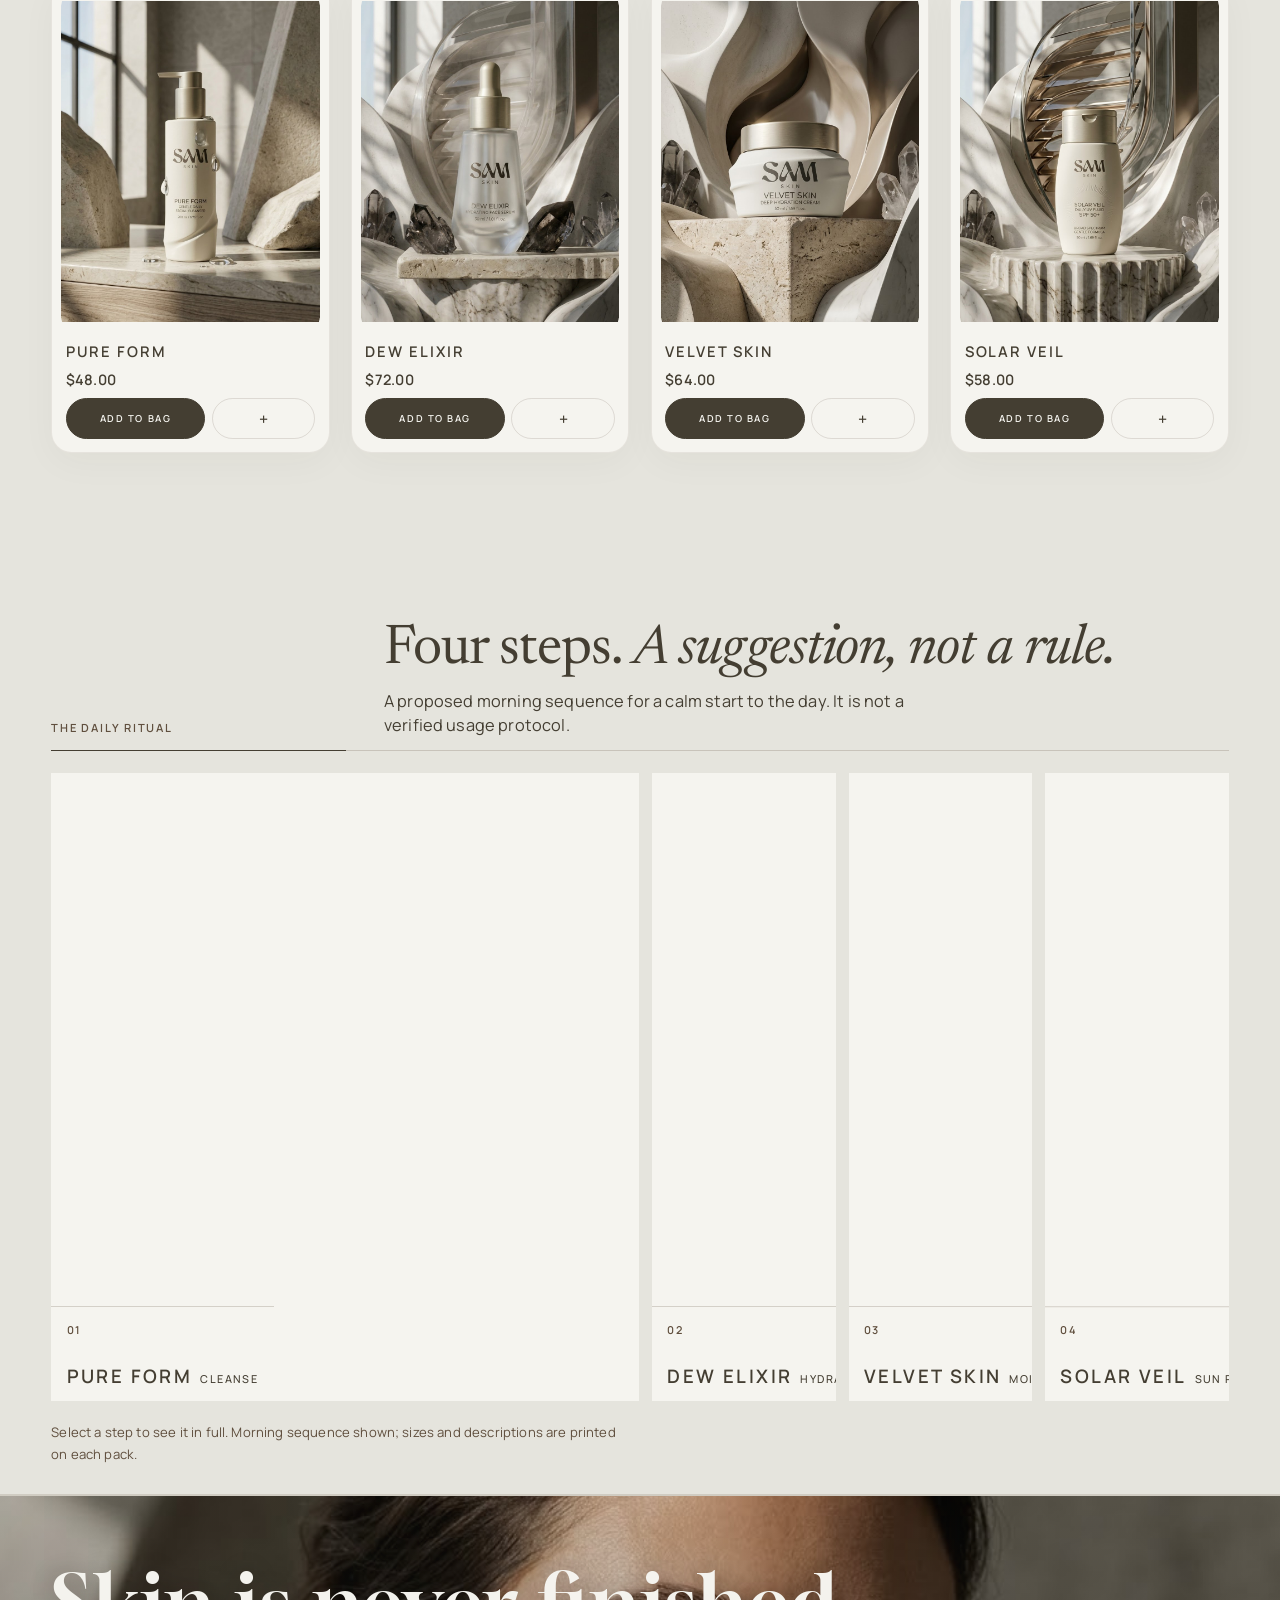
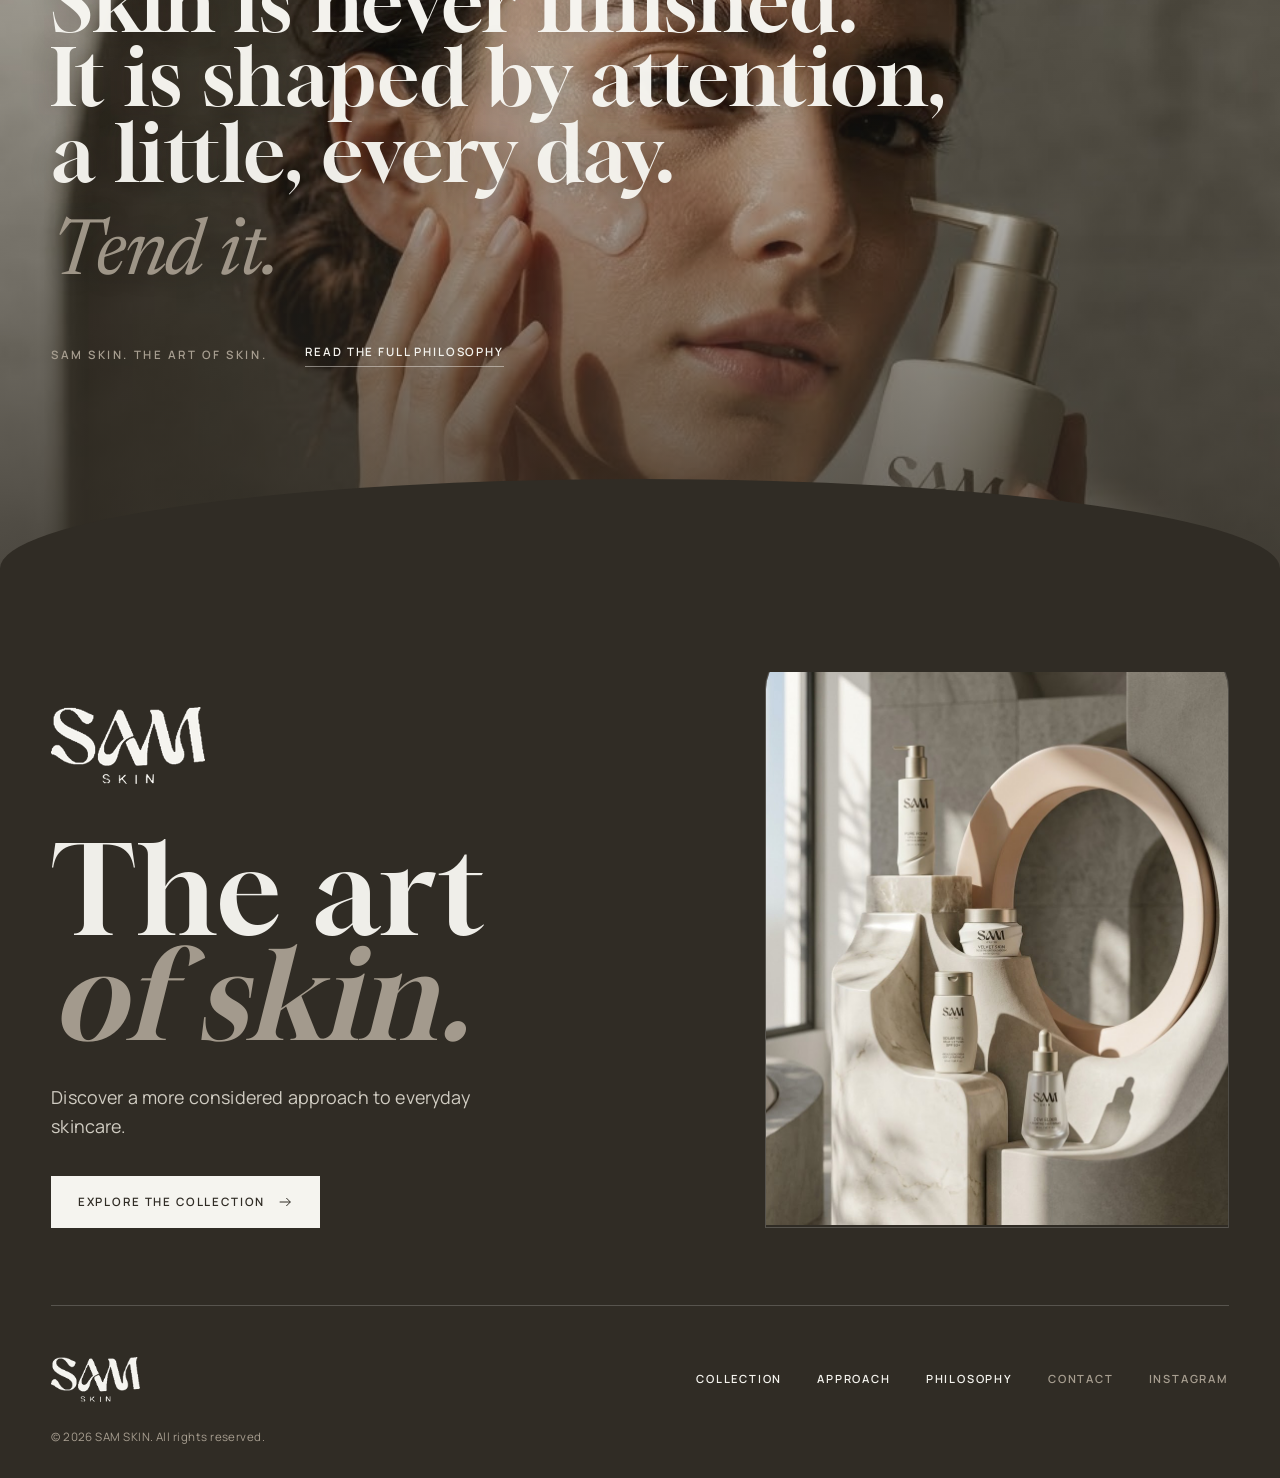
==== commit 964f636d: "Fix attention section mobile layout and tighten vertical rhythm. Stack chapters on narrow viewports," ====
--- a/index.html
+++ b/index.html
@@ -375,7 +375,7 @@
 .app__ch--last{border-bottom:0;padding-bottom:0}
 .app__ch-grid{display:grid;grid-template-columns:minmax(0,1.05fr) minmax(0,.9fr) minmax(0,1fr);gap:clamp(1.25rem,3.2vw,2.75rem);align-items:end}
 .app__ch-grid--twin{grid-template-columns:minmax(0,1.15fr) minmax(0,1fr);align-items:center}
-.app__pair{display:grid;gap:.75rem;align-content:end;min-width:0}
+.app__pair{display:grid;grid-template-columns:1fr;grid-template-rows:auto auto;gap:.75rem;align-content:start;min-width:0;position:relative;isolation:isolate}
 .app__niche{margin:0;aspect-ratio:var(--ratio-product);width:100%;max-width:11.25rem;border:1px solid rgba(96,79,62,.12);overflow:hidden;background:var(--white);border-radius:clamp(.7rem,1.15vw,.95rem)}
 .app__niche .media-product__in{padding:clamp(.35rem,.55vw,.5rem);inset:0}
 .app__niche .img--product{object-fit:contain;object-position:center center;border-radius:clamp(.55rem,.9vw,.75rem)}
@@ -394,22 +394,43 @@
 @media (min-width:1200px){
   .app__niche{max-width:min(100%,20rem);width:min(100%,20rem);min-height:min(26rem,42vh)}
 }
-@media (max-width:1024px){
-  .app__ch-grid{grid-template-columns:minmax(0,1fr) minmax(0,1fr);grid-template-areas:"copy pair" "plate plate"}
+@media (min-width:961px) and (max-width:1024px){
+  .app__ch-grid{grid-template-columns:minmax(0,1fr) minmax(0,1fr);grid-template-areas:"copy pair" "plate plate";align-items:start;gap:clamp(1.35rem,3vw,2rem)}
   .app__ch-grid--twin{grid-template-areas:"copy pair"}
   .app__ch-grid .bel__ch-copy{grid-area:copy}
-  .app__ch-grid .app__pair{grid-area:pair;justify-self:end}
+  .app__ch-grid .app__pair{grid-area:pair;justify-self:stretch;max-width:min(100%,18rem)}
   .app__ch-grid .app__plate{grid-area:plate;justify-self:start;max-width:min(100%,20rem)}
   .app__ch-grid .bel__plate--rhythm,.app__ch-grid .bel__plate--clarity{grid-area:plate;justify-self:end}
 }
+@media (max-width:960px){
+  .app__ch-grid,.app__ch-grid--twin{grid-template-columns:1fr;grid-template-areas:none;gap:clamp(1.15rem,4vw,1.65rem);align-items:start}
+  .app__ch-grid .bel__ch-copy,.app__ch-grid .app__pair,.app__ch-grid .app__plate,.app__ch-grid .bel__plate--rhythm,.app__ch-grid .bel__plate--clarity{grid-area:auto;justify-self:stretch}
+  .app__pair{display:grid;grid-template-columns:minmax(0,6.75rem) minmax(0,1fr);grid-template-areas:"visual verse";gap:.85rem 1.1rem;align-items:start;width:100%;max-width:none}
+  .app__niche{grid-area:visual;width:100%;max-width:6.75rem;min-height:0;aspect-ratio:var(--ratio-product);justify-self:start}
+  .app__verse{grid-area:verse;align-self:center;min-width:0}
+  .app__ch-copy p{margin-top:1rem}
+  .bel__plate--rhythm{padding:1rem 0 .25rem;align-self:stretch;justify-content:flex-start}
+  .bel__rhythm{margin-top:0;max-width:none}
+}
 @media (max-width:820px){
-  .app__mast{grid-template-columns:1fr}
+  .app{padding-block:clamp(3.25rem,11vw,4.75rem)}
+  .app__mast{grid-template-columns:1fr;gap:1rem;padding-bottom:clamp(1.35rem,4vw,1.85rem);margin-bottom:clamp(1.1rem,3.5vw,1.5rem)}
   .app__care{justify-self:start;text-align:left}
-  .app__ch-grid{grid-template-columns:1fr;grid-template-areas:none}
-  .app__ch-grid .bel__ch-copy,.app__ch-grid .app__pair,.app__ch-grid .app__plate,.app__ch-grid .bel__plate--rhythm,.app__ch-grid .bel__plate--clarity{grid-area:auto}
-  .app__pair{max-width:20rem}
+  .app__ch{padding-block:clamp(1.65rem,5.5vw,2.35rem)}
+  .app__ch-grid{gap:1.15rem}
+  .app__line--race{font-size:clamp(1.95rem,8.5vw,2.65rem)}
+  .app__line--end{font-size:clamp(1.35rem,5.5vw,1.85rem)}
+  .bel__ch-copy h3{font-size:clamp(1.65rem,6.8vw,2.15rem);line-height:1.08}
+  .app__pair{grid-template-columns:minmax(0,5.85rem) minmax(0,1fr);gap:.75rem 1rem}
+  .app__niche{max-width:5.85rem}
+  .app__beat-word{font-size:clamp(1.35rem,5.2vw,1.65rem);margin:.2rem 0 .35rem}
+  .app__verse p{font-size:.92rem;line-height:1.55;max-width:none}
   .app__plate,.app__ch-grid .bel__plate--clarity{max-width:none;width:100%}
-  .app__verse p{max-width:none}
+  .app__meter{margin-top:clamp(1.15rem,4vw,1.65rem);padding-top:.85rem}
+  .phil{padding-block:clamp(3.25rem,10vw,4.75rem)}
+  .phil__body{margin-top:clamp(2rem,6vw,3rem)}
+  .bel{padding-block:clamp(3.25rem,10vw,4.75rem)}
+  .col,.rit{padding-block:clamp(3.25rem,10vw,4.75rem)}
 }
 @media (prefers-reduced-motion:reduce){
   .app__meter i::after{transform:scaleX(1)}
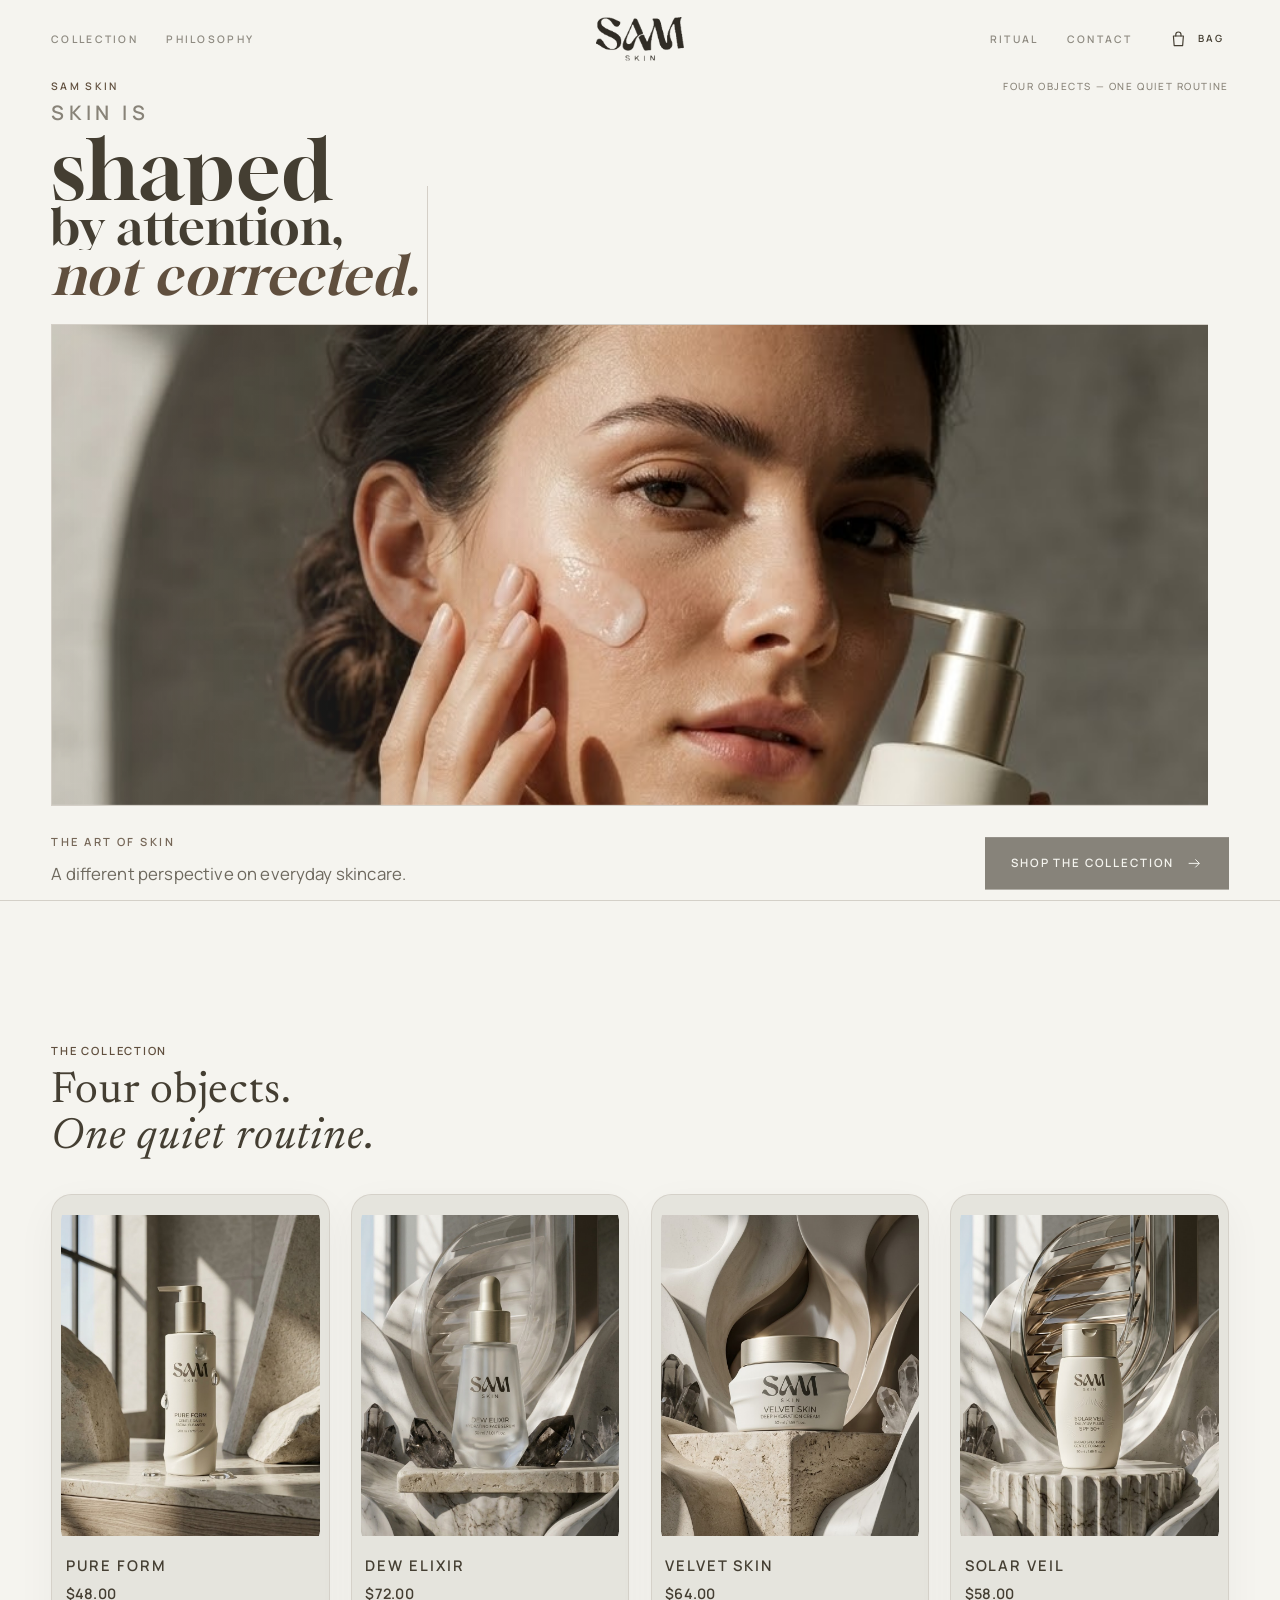
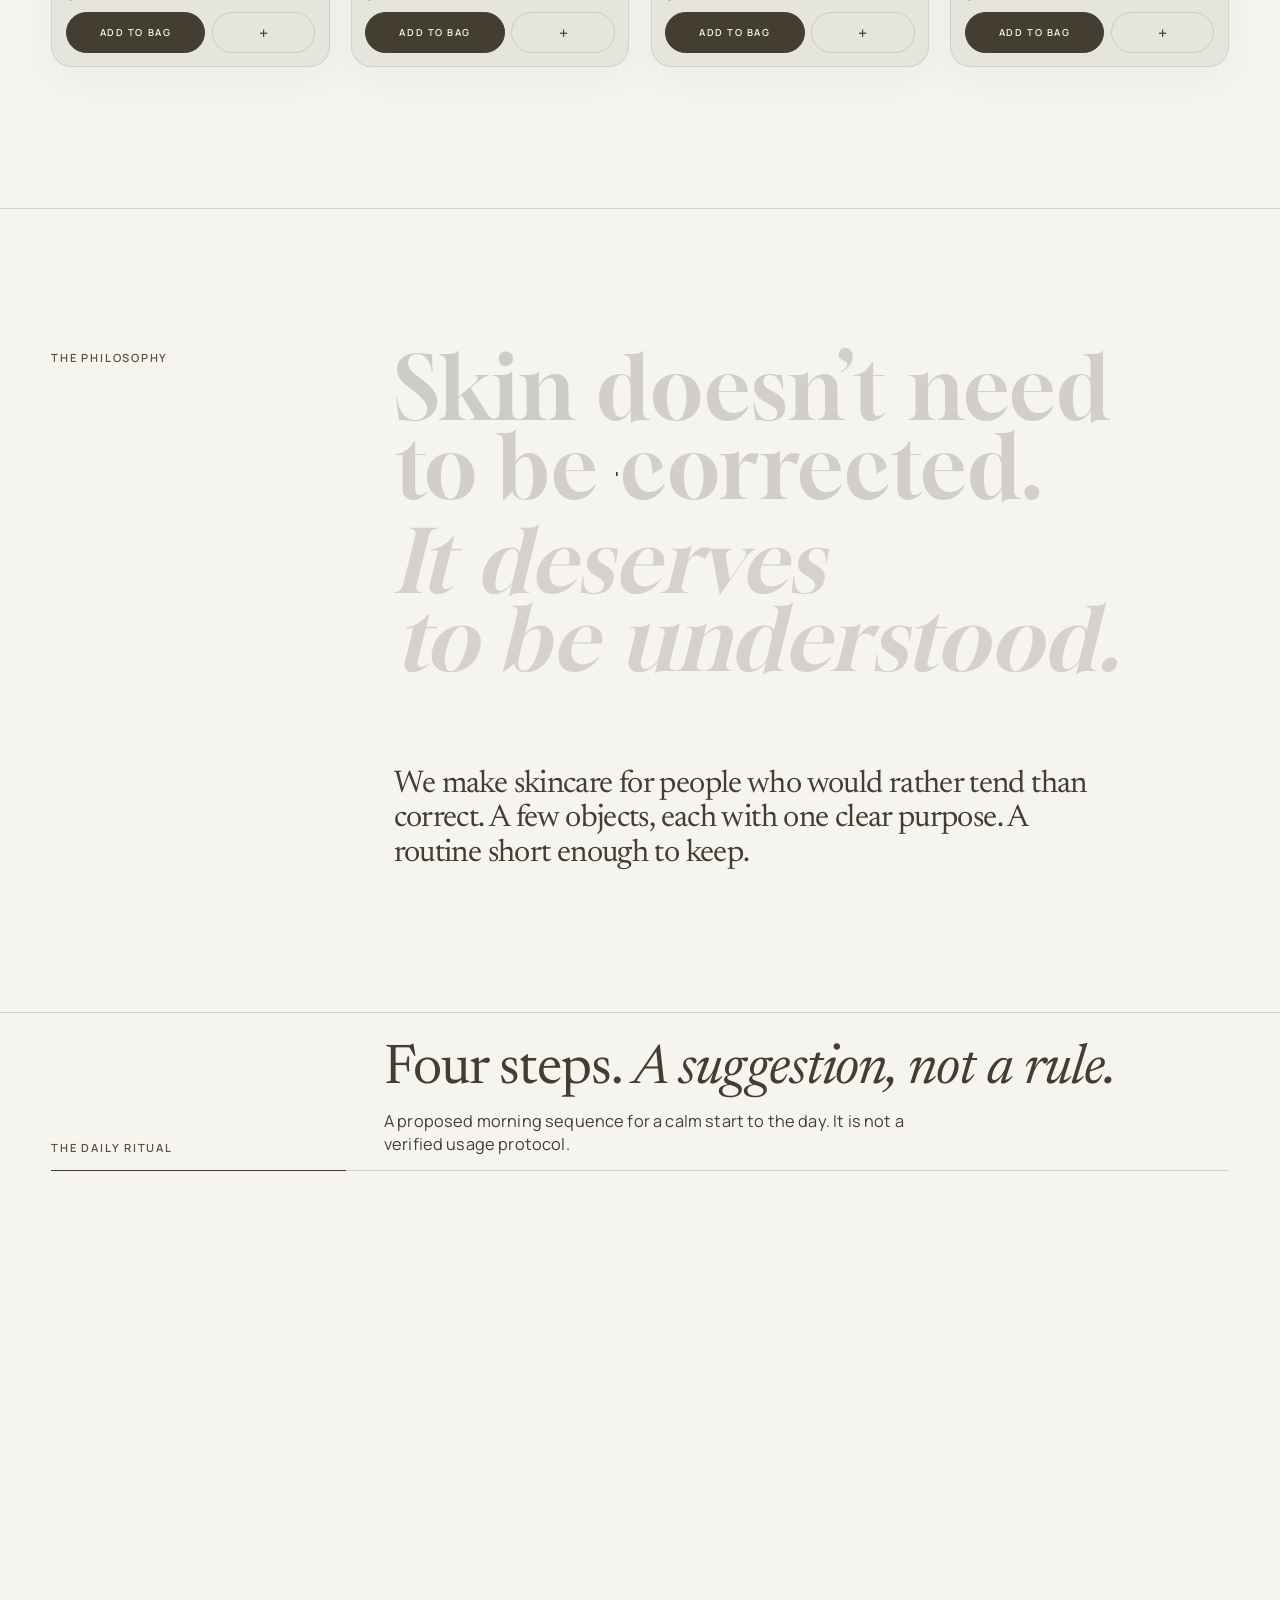
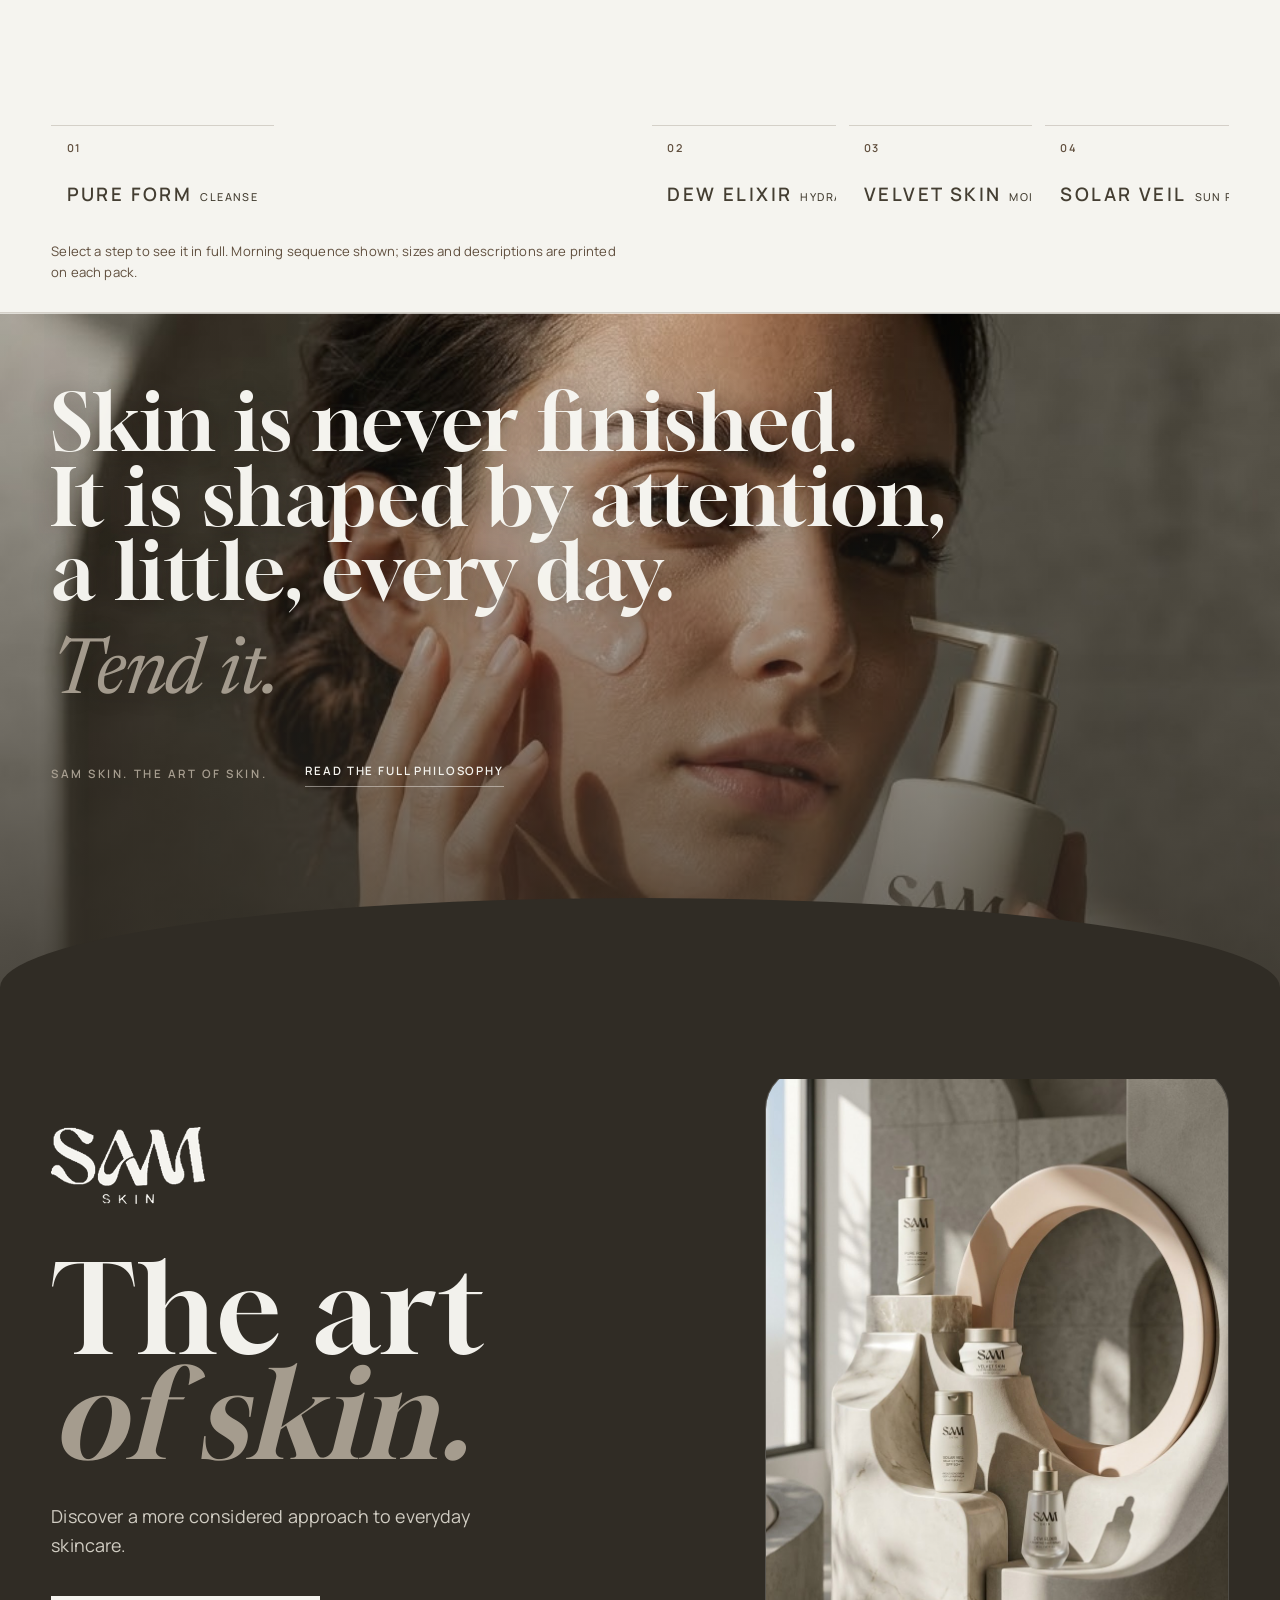
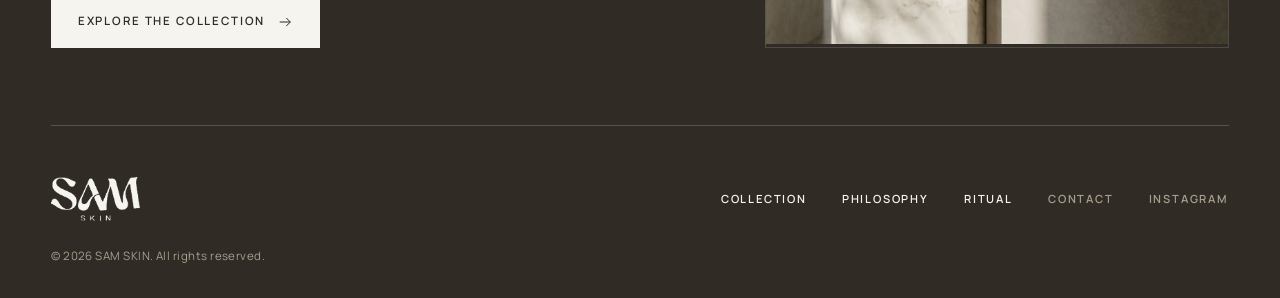
==== commit 9f9c778d: "Updated logo" ====
--- a/index.html
+++ b/index.html
@@ -10,25 +10,27 @@
 <meta property="og:title" content="SAM SKIN — The art of skin">
 <meta property="og:description" content="Skin is shaped by attention, not corrected. Four skincare objects, one quiet routine.">
 <meta property="og:type" content="website">
-<meta property="og:image" content="img/og-share.svg">
+<meta property="og:image" content="img/logo/sam-logo-paper-square.svg">
 <meta property="og:image:type" content="image/svg+xml">
-<meta property="og:image:width" content="1200">
-<meta property="og:image:height" content="630">
-<meta property="og:image:alt" content="SAM SKIN wordmark on white">
+<meta property="og:image:width" content="1080">
+<meta property="og:image:height" content="1080">
+<meta property="og:image:alt" content="SAM SKIN logo on warm paper">
 <meta name="twitter:card" content="summary_large_image">
 <meta name="twitter:title" content="SAM SKIN — The art of skin">
 <meta name="twitter:description" content="Skin is shaped by attention, not corrected. Four skincare objects, one quiet routine.">
-<meta name="twitter:image" content="img/og-share.svg">
-<meta name="twitter:image:alt" content="SAM SKIN wordmark on white">
+<meta name="twitter:image" content="img/logo/sam-logo-paper-square.svg">
+<meta name="twitter:image:alt" content="SAM SKIN logo on warm paper">
 <link rel="preconnect" href="https://fonts.googleapis.com">
 <link rel="stylesheet" href="https://fonts.googleapis.com/css2?family=Gloock&family=Newsreader:ital,opsz,wght@0,6..72,400;0,6..72,500;0,6..72,600;1,6..72,400;1,6..72,500&display=swap">
 <style>
-/* Layout concept: a quiet gallery of arched openings. Four arches rise from the page floor in the hero and return as the frame for every product. Light stone surfaces alternate with two deep-shadow rooms. */
+/* Layout concept: a quiet gallery of arched openings. Warm paper surfaces carry the page; porcelain wells frame each product. Deep-shadow rooms anchor the close. */
 @font-face{font-family:'Manrope';font-style:normal;font-weight:300 600;font-display:swap;src:url(fonts/manrope-latin-wght-normal.woff2) format('woff2')}
 
 :root{
   --porcelain:#E5E4DD; --ivory:#D0CCC2; --stone:#A79E90; --taupe:#888378;
   --bronze:#604F3E; --graphite:#443E32; --white:#F5F4EF; --shadow:#302C25;
+  --surface:var(--white);
+  --surface-well:var(--porcelain);
   /* Headlines: monument + editorial pairing (body/UI unchanged — Manrope) */
   --headline-monument:'Gloock',Georgia,'Times New Roman',serif;
   --headline-editorial:'Newsreader',Georgia,'Times New Roman',serif;
@@ -50,12 +52,14 @@
   --hair:rgba(96,79,62,.22);
   --hair-dark:rgba(245,244,239,.2);
   --hdr-h:clamp(4.25rem,10vw,4.85rem);
+  --menu-latch-gap:.55rem;
+  --menu-latch-w:3.05rem;
   --ratio-product:4/5;
   --ratio-marble:740/227;
   --ratio-stone:830/367;
   --frame-radius:clamp(1.35rem,3.2vw,2.75rem);
   --frame-pad:clamp(.12rem,.35vw,.28rem);
-  --sam-paper:var(--porcelain);
+  --sam-paper:var(--surface);
   --sam-logo:var(--shadow);
   --camp-fin-overlap:clamp(3.25rem,7.5vw,6.25rem);
   --camp-fin-arch:clamp(2.75rem,7vw,7.5rem);
@@ -63,8 +67,8 @@
   color-scheme:light;
 }
 *,*::before,*::after{box-sizing:border-box}
-html{scroll-behavior:smooth;-webkit-text-size-adjust:100%;background:var(--porcelain)}
-body{margin:0;background:var(--porcelain);color:var(--graphite);font-family:var(--sans);font-size:1rem;line-height:var(--lh-body);font-weight:400;letter-spacing:.01em;-webkit-font-smoothing:antialiased;overflow-x:hidden;font-feature-settings:'kern' 1,'liga' 1}
+html{scroll-behavior:smooth;-webkit-text-size-adjust:100%;background:var(--surface)}
+body{margin:0;background:var(--surface);color:var(--graphite);font-family:var(--sans);font-size:1rem;line-height:var(--lh-body);font-weight:400;letter-spacing:.01em;-webkit-font-smoothing:antialiased;overflow-x:hidden;font-feature-settings:'kern' 1,'liga' 1}
 #site{min-height:100%;transform-origin:50% 50%}
 img{display:block;max-width:100%;height:auto}
 html{overflow-x:clip}
@@ -72,7 +76,7 @@
 .img--product{display:block;width:100%;height:100%;max-width:100%;max-height:100%;object-fit:contain;object-position:center center}
 .img--editorial{width:100%;height:100%;object-fit:cover;object-position:var(--img-pos,50% 45%)}
 .img--campaign{width:100%;height:100%;object-fit:cover;object-position:var(--campaign-pos,center 40%);display:block}
-.media-product{position:relative;overflow:hidden;background:var(--porcelain)}
+.media-product{position:relative;overflow:hidden;background:var(--surface-well)}
 .media-product--ivory{background:var(--ivory)}
 .media-product__in{position:absolute;inset:0;display:flex;align-items:center;justify-content:center;padding:var(--frame-pad);min-height:0}
 .media-product__in>.img--product{flex:0 1 auto;width:100%;height:100%}
@@ -140,22 +144,29 @@
 .hdr__logo img{height:clamp(2.35rem,5vw,2.75rem);width:auto}
 .hdr__logo .l-light{display:none}
 /* menu latch — logo-aligned trigger */
-.hdr__index{display:none;align-items:center;gap:.7rem;min-height:2.85rem;min-width:2.85rem;padding:.4rem .15rem .4rem .35rem;color:inherit;cursor:pointer;border:0;background:transparent;font:inherit;-webkit-tap-highlight-color:transparent}
+.hdr__index{display:none;align-items:center;gap:var(--menu-latch-gap,.55rem);min-height:2.85rem;min-width:2.85rem;padding:.4rem max(.15rem,env(safe-area-inset-right,0px)) .4rem .35rem;color:inherit;cursor:pointer;border:0;background:transparent;font:inherit;-webkit-tap-highlight-color:transparent;border-radius:0;transition:color .45s var(--ease)}
 .hdr__index:focus-visible{outline:2px solid var(--bronze);outline-offset:4px}
 .hdr.on-dark .hdr__index:focus-visible{outline-color:var(--white)}
-.hdr__index-rule{flex:0 0 auto;width:1px;height:1.9rem;background:currentColor;opacity:.88;transform-origin:center bottom;transition:height .6s var(--ease),width .6s var(--ease),transform .6s var(--ease),opacity .45s var(--ease),background-color .45s var(--ease)}
-.hdr__index-words{position:relative;height:1.15rem;min-width:3.15rem;overflow:hidden;text-align:left}
-.hdr__index-pane{display:grid;transition:transform .6s var(--ease)}
-.hdr__index-open{font-family:var(--sans);font-size:clamp(.72rem,2.35vw,.82rem);font-weight:600;font-style:normal;letter-spacing:var(--track-skin);text-transform:uppercase;line-height:1.15;padding-top:.05rem}
-.hdr__index-shut{font-family:var(--sans);font-size:.62rem;font-weight:600;letter-spacing:var(--track-ui);text-transform:uppercase;line-height:1.15rem}
-.hdr__index[aria-expanded=true]{flex-direction:row-reverse;gap:.55rem}
+.hdr__index-rule{flex:0 0 auto;width:1px;height:1.9rem;background:currentColor;opacity:.88;transform-origin:center bottom;transition:height .45s var(--ease),width .45s var(--ease),transform .45s var(--ease),opacity .35s var(--ease),background-color .35s var(--ease)}
+.hdr__index-words{position:relative;height:1.15rem;min-width:var(--menu-latch-w,3.05rem);overflow:hidden;text-align:left}
+.hdr__index-pane{display:grid;transition:transform .45s var(--ease)}
+.hdr__index-open,.hdr__index-shut{font-family:var(--sans);font-size:clamp(.72rem,2.35vw,.82rem);font-weight:600;letter-spacing:var(--track-skin);text-transform:uppercase;line-height:1.15rem}
+.hdr__index-open{font-style:normal;padding-top:.05rem}
 .hdr__index[aria-expanded=true] .hdr__index-pane{transform:translateY(-1.15rem)}
-.hdr__index[aria-expanded=true] .hdr__index-rule{height:1px;width:2.35rem;opacity:1;align-self:center;background:var(--bronze)}
-.hdr.on-dark .hdr__index[aria-expanded=true] .hdr__index-rule{background:var(--stone)}
+.hdr__index[aria-expanded=true] .hdr__index-rule{height:1px;width:2.35rem;opacity:1;align-self:center;background:var(--bronze);transform-origin:center}
+.hdr.on-dark .hdr__index[aria-expanded=true] .hdr__index-rule{background:var(--bronze)}
+.hdr.on-dark.is-solid .hdr__index[aria-expanded=true] .hdr__index-rule{background:var(--bronze)}
+.hdr__index[aria-expanded=false] .hdr__index-rule{height:1.9rem;width:1px}
 .hdr__index[aria-expanded=false]:hover .hdr__index-rule,.hdr__index[aria-expanded=false]:focus-visible .hdr__index-rule{height:2.15rem;background:var(--bronze)}
-.hdr.on-dark .hdr__index[aria-expanded=false]:hover .hdr__index-rule,.hdr.on-dark .hdr__index[aria-expanded=false]:focus-visible .hdr__index-rule{background:var(--stone)}
+.hdr.on-dark .hdr__index[aria-expanded=false] .hdr__index-rule,.hdr.on-dark .hdr__index[aria-expanded=false]:hover .hdr__index-rule,.hdr.on-dark .hdr__index[aria-expanded=false]:focus-visible .hdr__index-rule{background:currentColor}
+.hdr.on-dark.is-solid .hdr__index[aria-expanded=false]:hover .hdr__index-rule,.hdr.on-dark.is-solid .hdr__index[aria-expanded=false]:focus-visible .hdr__index-rule{background:var(--bronze)}
 .hdr__index[aria-expanded=true]:hover .hdr__index-rule{width:2.85rem}
-.hdr.on-dark.is-solid .hdr__index[aria-expanded=false]:hover .hdr__index-rule{background:var(--stone)}
+body.is-menu-open .hdr{z-index:50;color:var(--graphite)}
+body.is-menu-open .hdr__bar{background:var(--surface);border-bottom-color:var(--hair)}
+body.is-menu-open .hdr.on-dark .hdr__logo .l-dark{display:block}
+body.is-menu-open .hdr.on-dark .hdr__logo .l-light{display:none}
+body.is-menu-open .hdr__index{z-index:3}
+body.is-menu-open .hdr__index .hdr__index-rule{background:var(--bronze)}
 @media (prefers-reduced-motion:reduce){
   .hdr__index-rule,.hdr__index-pane{transition:none}
   .hdr__index[aria-expanded=true] .hdr__index-pane{transform:none}
@@ -168,31 +179,32 @@
 /* vestibule — asymmetric navigation chamber */
 .vestibule{position:fixed;inset:0;z-index:45;visibility:hidden;pointer-events:none}
 .vestibule.is-open{visibility:visible;pointer-events:auto}
-.vestibule__scrim{position:absolute;inset:0;margin:0;padding:0;border:0;background:rgba(48,44,37,.55);opacity:0;cursor:pointer}
+.vestibule__scrim{position:absolute;inset:0;margin:0;padding:0;border:0;background:rgba(48,44,37,.42);opacity:0;cursor:pointer;backdrop-filter:blur(2px);-webkit-backdrop-filter:blur(2px)}
 html.js .vestibule__scrim{transition:none}
-.vestibule__slab{position:absolute;top:0;right:0;bottom:0;width:100%;min-height:100%;display:grid;grid-template-columns:1fr;align-items:stretch;background:var(--white);color:var(--graphite);clip-path:polygon(100% 0,100% 0,100% 100%,100% 100%);will-change:clip-path}
+.vestibule__slab{position:absolute;top:0;right:0;bottom:0;width:100%;min-height:100%;display:grid;grid-template-columns:1fr;align-items:stretch;background:var(--surface);color:var(--graphite);transform:translate3d(100%,0,0);will-change:transform;box-shadow:-20px 0 56px rgba(48,44,37,.09);border-left:1px solid var(--hair)}
 .vestibule__chamber{display:none}
 .vestibule__chamber-inset{padding:clamp(1.25rem,4vw,2.5rem) max(var(--gutter),env(safe-area-inset-right,0px)) clamp(1.5rem,4vw,2.5rem) clamp(1.5rem,5vw,3rem);display:flex;flex-direction:column;justify-content:space-between;min-height:100%;background:var(--shadow);color:var(--white)}
 .vestibule__quote{font-family:var(--headline-editorial);font-size:clamp(1.3rem,2.1vw,1.75rem);line-height:1.14;max-width:14rem;letter-spacing:var(--track-editorial);color:var(--ivory);font-variation-settings:'opsz' 24}
 .vestibule__quote em{font-style:italic;color:var(--stone)}
 .vestibule__arch{width:min(42%,5.5rem);aspect-ratio:1/1.15;border:1px solid var(--hair-dark);border-radius:999px 999px 0 0;margin:clamp(1.5rem,4vh,3rem) 0;align-self:center}
 .vestibule__chamber-mark{font-family:var(--sans);font-size:.64rem;font-weight:600;letter-spacing:var(--track-skin);text-transform:uppercase;color:var(--stone)}
-.vestibule__hall{position:relative;display:flex;flex-direction:column;min-height:100%;height:100%;padding:calc(env(safe-area-inset-top,0px) + .25rem) 0 0;overflow:hidden;background:var(--white);--vest-num:clamp(3.85rem,20vw,5.35rem);--vest-gap:clamp(.5rem,2.2vw,.85rem);--vest-copy-inset:calc(max(var(--gutter),env(safe-area-inset-left,0px)) + var(--vest-num) + var(--vest-gap))}
+.vestibule__hall{position:relative;display:flex;flex-direction:column;min-height:100%;height:100%;padding:0;overflow:hidden;background:var(--surface);--vest-pad:max(var(--gutter),env(safe-area-inset-left,0px));--vest-pad-r:max(var(--gutter),env(safe-area-inset-right,0px));--vest-num:clamp(3.85rem,20vw,5.35rem);--vest-gap:clamp(.5rem,2.2vw,.85rem);--vest-copy-inset:calc(var(--vest-pad) + var(--vest-num) + var(--vest-gap))}
+.vestibule__cap{flex-shrink:0;display:none;align-items:center;justify-content:flex-end;gap:var(--menu-latch-gap,.55rem);min-height:calc(env(safe-area-inset-top,0px) + var(--hdr-h));padding:env(safe-area-inset-top,0px) var(--vest-pad-r) 0 var(--vest-pad);border-bottom:1px solid transparent;pointer-events:none}
+.vestibule__cap-rule,.vestibule__cap-word{display:none}
 .vestibule__hall::before{content:"";position:absolute;left:clamp(1.1rem,5.5vw,1.65rem);top:calc(var(--hdr-h) + .5rem);bottom:min(34vh,15.5rem);width:1px;background:linear-gradient(180deg,var(--hair),rgba(96,79,62,.35) 42%,var(--hair));pointer-events:none;z-index:0}
 .vestibule__hall-head{padding-inline:max(var(--gutter),env(safe-area-inset-left,0px)) max(var(--gutter),env(safe-area-inset-right,0px));flex-shrink:0;position:relative;z-index:1}
-.vestibule__top{display:flex;align-items:center;justify-content:space-between;min-height:var(--hdr-h);gap:1rem;margin-bottom:clamp(.25rem,1vh,.5rem);padding-bottom:clamp(.65rem,1.8vh,1rem);border-bottom:1px solid var(--hair)}
+.vestibule__top{display:flex;align-items:center;justify-content:flex-start;min-height:calc(var(--hdr-h) - .35rem);gap:1rem;margin-bottom:clamp(.15rem,.8vh,.35rem);padding-bottom:clamp(.45rem,1.4vh,.75rem);border-bottom:1px solid var(--hair)}
 .vestibule__top img{height:clamp(2.15rem,7vw,2.55rem);width:auto}
-.vestibule__close{font-family:var(--sans);font-size:.62rem;font-weight:600;letter-spacing:var(--track-ui);text-transform:uppercase;min-height:2.75rem;padding:0 .35rem;color:inherit;background:none;border:0;cursor:pointer}
-.vestibule__nav{flex:1;display:flex;flex-direction:column;justify-content:center;gap:0;min-height:0;padding-block:clamp(.35rem,1.8vh,.85rem);padding-inline:max(var(--gutter),env(safe-area-inset-left,0px)) max(var(--gutter),env(safe-area-inset-right,0px));position:relative;z-index:1}
-.vestibule__nav a{display:grid;grid-template-columns:var(--vest-num) minmax(0,1fr);column-gap:var(--vest-gap);align-items:center;position:relative;text-decoration:none;padding:clamp(.42rem,1.7vh,.62rem) 0;overflow:hidden;isolation:isolate}
+.vestibule__nav{flex:1;display:flex;flex-direction:column;justify-content:center;gap:0;min-height:0;padding:clamp(.85rem,3vh,1.25rem) var(--vest-pad-r) clamp(.85rem,3vh,1.25rem) var(--vest-pad);position:relative;z-index:1}
+.vestibule__nav a{display:grid;grid-template-columns:var(--vest-num) minmax(0,1fr);column-gap:var(--vest-gap);align-items:baseline;position:relative;text-decoration:none;padding:clamp(.72rem,2.6vh,.95rem) 0;overflow:visible;isolation:isolate}
 .vestibule__nav a+a{border-top:1px solid var(--hair)}
 .vestibule__ghost{position:relative;left:0;top:0;transform:none;grid-column:1;font-family:var(--headline-monument);font-size:clamp(3.1rem,16vw,5.75rem);line-height:.82;letter-spacing:var(--track-monument);color:transparent;-webkit-text-stroke:1px rgba(96,79,62,.14);pointer-events:none;user-select:none;z-index:0;justify-self:start;align-self:center}
-.vestibule__word{position:relative;z-index:1;display:block;grid-column:2;text-align:left;font-family:var(--headline-monument);font-size:clamp(1.75rem,6.8vw,2.85rem);line-height:.9;letter-spacing:var(--track-monument);transition:transform .55s var(--ease),color .45s var(--ease)}
+.vestibule__word{position:relative;z-index:1;display:block;grid-column:2;text-align:left;font-family:var(--headline-monument);font-size:clamp(1.75rem,6.8vw,2.85rem);line-height:.9;letter-spacing:var(--track-monument);transition:transform .4s var(--ease),color .35s var(--ease)}
 .vestibule__nav a::after{content:"";position:absolute;left:calc(var(--vest-num) + var(--vest-gap) * .35);top:18%;bottom:18%;width:1px;background:var(--bronze);transform:scaleY(0);transform-origin:top;transition:transform .55s var(--ease);z-index:2}
 .vestibule__nav a:hover .vestibule__word,.vestibule__nav a:focus-visible .vestibule__word{transform:translateX(.35rem);color:var(--bronze)}
 .vestibule__nav a:hover::after,.vestibule__nav a:focus-visible::after,.vestibule__nav a.is-current::after{transform:scaleY(1)}
 .vestibule__nav a.is-current .vestibule__word{color:var(--graphite)}
-.vestibule__threshold{margin-top:auto;flex-shrink:0;position:relative;z-index:2;width:100%;padding:clamp(1.65rem,5vw,2.35rem) max(var(--gutter),env(safe-area-inset-left,0px)) calc(1.1rem + env(safe-area-inset-bottom,0px)) max(var(--gutter),env(safe-area-inset-right,0px));background:var(--shadow);color:var(--stone);border-radius:clamp(2.75rem,14vw,4.25rem) clamp(2.75rem,14vw,4.25rem) 0 0;box-shadow:0 -28px 80px rgba(48,44,37,.12)}
+.vestibule__threshold{margin-top:auto;flex-shrink:0;position:relative;z-index:2;width:100%;padding:clamp(1.25rem,3.6vw,1.85rem) var(--vest-pad) calc(.95rem + env(safe-area-inset-bottom,0px)) var(--vest-pad-r);background:var(--shadow);color:var(--stone);border-radius:clamp(2.75rem,14vw,4.25rem) clamp(2.75rem,14vw,4.25rem) 0 0;box-shadow:0 -20px 64px rgba(48,44,37,.1)}
 .vestibule__threshold::before{content:"";position:absolute;left:50%;top:clamp(.65rem,2vh,1rem);transform:translateX(-50%);width:min(42%,6.5rem);height:1px;background:var(--hair-dark)}
 .vestibule__foot{margin:clamp(1.35rem,3.5vw,1.85rem) 0 0;font-family:var(--sans);font-size:.66rem;font-weight:600;letter-spacing:var(--track-ui);text-transform:uppercase;color:var(--stone);text-align:center}
 .vestibule__orbit{display:grid;grid-template-columns:repeat(3,minmax(0,1fr));gap:clamp(.65rem,3vw,1.1rem);margin-top:clamp(1.15rem,3vw,1.5rem);padding-top:clamp(1rem,2.8vw,1.35rem);border-top:1px solid var(--hair-dark)}
@@ -214,7 +226,7 @@
 @media (min-width:821px){
   .vestibule__slab{width:min(94vw,58rem);grid-template-columns:minmax(0,2fr) minmax(0,5fr)}
   html.js .vestibule__slab{transition:none}
-  html:not(.js) .vestibule.is-open .vestibule__slab{clip-path:polygon(14% 0,100% 0,100% 100%,0 100%)}
+  html:not(.js) .vestibule.is-open .vestibule__slab{transform:none}
   .vestibule__chamber{display:block}
   .vestibule__hall{padding-left:clamp(1.5rem,3vw,2.75rem)}
   .vestibule__mobile-band{display:none}
@@ -223,16 +235,31 @@
   .vestibule__hall::before{bottom:min(30vh,13rem)}
 }
 @media (max-width:820px){
-  .vestibule__slab{clip-path:polygon(0 0,100% 0,100% 0,0 0)}
+  .vestibule__slab{right:0;left:auto;width:min(86vw,20.5rem);border-left:0}
   html.js .vestibule__slab{transition:none}
-  html:not(.js) .vestibule.is-open .vestibule__slab{clip-path:polygon(0 0,100% 0,100% 100%,0 100%)}
-  .vestibule__mobile-band{background:var(--shadow);color:var(--stone);font-family:var(--sans);font-size:.62rem;font-weight:600;letter-spacing:var(--track-skin);text-transform:uppercase;line-height:1.35;padding:clamp(.9rem,2.5vh,1.05rem) max(var(--gutter),env(safe-area-inset-right,0px)) clamp(.9rem,2.5vh,1.05rem) var(--vest-copy-inset);margin:0 calc(-1 * max(var(--gutter),env(safe-area-inset-left,0px))) clamp(1rem,3vw,1.5rem);width:calc(100% + max(var(--gutter),env(safe-area-inset-left,0px)) + max(var(--gutter),env(safe-area-inset-right,0px)));max-width:100vw;box-sizing:border-box}
-}
-html:not(.js) .vestibule.is-open .vestibule__slab{clip-path:polygon(0 0,100% 0,100% 100%,0 100%)}
+  html:not(.js) .vestibule.is-open .vestibule__slab{transform:none}
+  .vestibule__cap{display:block;flex-shrink:0}
+  body.is-menu-open .vestibule__cap{border-bottom-color:var(--hair)}
+  .vestibule__hall{--vest-num:2.85rem;--vest-gap:1rem;min-height:100%;display:flex;flex-direction:column}
+  .vestibule__hall::before,.vestibule__mobile-band,.vestibule__hall-head,.vestibule__ghost{display:none}
+  .vestibule__nav{flex:1;justify-content:center;counter-reset:vest;padding:clamp(1rem,4.5vh,2rem) var(--vest-pad-r) clamp(1rem,4.5vh,2rem) var(--vest-pad);border-top:1px solid var(--hair);border-bottom:1px solid var(--hair)}
+  .vestibule__nav a{counter-increment:vest;padding:clamp(.88rem,3.8vh,1.22rem) 0;column-gap:var(--vest-gap)}
+  .vestibule__nav a::before{content:counter(vest,decimal-leading-zero);grid-column:1;justify-self:start;font-family:var(--sans);font-size:.64rem;font-weight:600;letter-spacing:var(--track-ui);color:var(--bronze);align-self:baseline;margin-top:.22em}
+  .vestibule__word{font-size:clamp(1.5rem,6.8vw,1.88rem);line-height:1;letter-spacing:var(--track-monument)}
+  .vestibule__nav a::after{left:calc(var(--vest-num) + var(--vest-gap) * .15);top:22%;bottom:22%}
+  .vestibule__nav a:hover .vestibule__word,.vestibule__nav a:focus-visible .vestibule__word{transform:translateX(.2rem)}
+  .vestibule__threshold{flex-shrink:0;margin-top:auto;border-radius:clamp(1.5rem,7.5vw,2.15rem) clamp(1.5rem,7.5vw,2.15rem) 0 0;padding:clamp(1rem,3.2vw,1.35rem) var(--vest-pad) calc(.85rem + env(safe-area-inset-bottom,0px)) var(--vest-pad-r)}
+  .vestibule__threshold::before{width:min(36%,5rem)}
+  .vestibule__foot{margin-top:clamp(.55rem,2vw,.85rem);font-size:.58rem;letter-spacing:var(--track-skin)}
+  .vestibule__orbit{margin-top:.65rem;padding-top:.55rem;gap:.45rem}
+  .vestibule__ring{width:2.85rem}
+  .vestibule__node>span:last-child{font-size:.54rem}
+}
+html:not(.js) .vestibule.is-open .vestibule__slab{transform:none}
 html:not(.js) .vestibule.is-open .vestibule__scrim{opacity:1}
 
 /* hero — single viewport threshold */
-.hero{position:relative;background:var(--porcelain);color:var(--graphite);box-sizing:border-box;min-height:100svh;max-height:100svh;height:100svh;overflow:hidden;padding-top:calc(var(--hdr-h) + env(safe-area-inset-top,0px));padding-bottom:max(.5rem,env(safe-area-inset-bottom,0px));display:flex;flex-direction:column}
+.hero{position:relative;background:var(--surface);color:var(--graphite);box-sizing:border-box;min-height:100svh;max-height:100svh;height:100svh;overflow:hidden;padding-top:calc(var(--hdr-h) + env(safe-area-inset-top,0px));padding-bottom:max(.5rem,env(safe-area-inset-bottom,0px));display:flex;flex-direction:column}
 .hero__canvas{position:relative;flex:1;min-height:0;width:100%;max-width:1520px;margin-inline:auto;padding-inline:max(var(--gutter),env(safe-area-inset-left,0px)) max(var(--gutter),env(safe-area-inset-right,0px));padding-bottom:clamp(.35rem,1.2vh,.85rem);display:grid;grid-template-columns:repeat(12,minmax(0,1fr));grid-template-rows:auto minmax(0,1fr) auto;align-content:stretch;gap:clamp(.35rem,1.4vh,.85rem)}
 .hero__campaign{grid-column:1/-1;grid-row:2;margin:0;position:relative;overflow:hidden;border:1px solid var(--hair);min-height:0;height:100%;max-height:100%;--campaign-pos:center 30%}
 .hero__campaign .img--campaign{position:absolute;inset:0;width:100%;height:100%;object-fit:cover}
@@ -302,7 +329,7 @@
 }
 
 /* philosophy */
-.phil{background:var(--white);padding-block:var(--space)}
+.phil{background:var(--surface);padding-block:var(--space);border-top:1px solid var(--hair)}
 .phil__shell{display:block}
 .phil__grid{display:grid;grid-template-columns:minmax(0,3fr) minmax(0,9fr);gap:clamp(1.5rem,5vw,6rem)}
 @media (max-width:820px){
@@ -318,133 +345,21 @@
 .phil__body p{font-size:1.05rem;line-height:1.75;color:var(--graphite)}
 .phil__body p:first-child{grid-column:1/-1;font-family:var(--headline-editorial);font-size:clamp(1.5rem,2.45vw,2.25rem);line-height:1.1;letter-spacing:var(--track-editorial);font-weight:400;font-variation-settings:'opsz' 28;max-width:44rem}
 
-/* beliefs — editorial folio */
-.bel{padding-block:var(--space);background:var(--white)}
-.bel__intro{padding-bottom:clamp(2.5rem,5.5vw,4rem);margin-bottom:clamp(2.5rem,6vw,4.5rem);border-bottom:1px solid var(--hair);display:grid;grid-template-columns:repeat(12,minmax(0,1fr));gap:clamp(1.25rem,3vw,2rem);align-items:end}
-.bel__intro .eyebrow{grid-column:1/span 4;align-self:start}
-.bel__lede{grid-column:1/span 8;margin:0}
-.bel__folio{display:flex;flex-direction:column}
-.bel__ch{padding-block:clamp(2.75rem,6.5vw,5rem);border-bottom:1px solid var(--hair)}
-.bel__ch:last-child{border-bottom:0;padding-bottom:0}
-.bel__idx{font-family:var(--sans);font-size:.68rem;font-weight:600;letter-spacing:var(--track-ui);text-transform:uppercase;color:var(--bronze);display:block;margin-bottom:clamp(1rem,2.5vw,1.35rem)}
-.bel__ch-grid{display:grid;grid-template-columns:minmax(0,5fr) minmax(0,7fr);gap:clamp(1.75rem,4.5vw,4rem);align-items:end}
-.bel__ch-copy{min-width:0}
-.bel__ch-copy h3{font-family:var(--headline-editorial);font-size:clamp(2.05rem,3.9vw,3.85rem);line-height:var(--lh-editorial);letter-spacing:var(--track-editorial);font-weight:400;font-variation-settings:'opsz' 36;margin:0}
-.bel__ch-copy p{margin-top:1.35rem;max-width:26rem;color:var(--graphite);line-height:1.7}
-.bel__plate{margin:0;min-width:0;display:flex;align-items:center;justify-content:center}
-.bel__plate--photo{padding:0;justify-content:flex-end}
-.bel__photo{margin:0;position:relative;width:100%;max-width:15.75rem;aspect-ratio:var(--ratio-product);overflow:hidden;border:1px solid var(--hair);background:var(--graphite)}
-.bel__photo--ensemble{max-width:min(100%,18.5rem)}
-.bel__photo .media-product__in{padding:0;inset:0}
-.bel__photo .img--product{object-fit:cover;object-position:center 40%}
-.bel__plate--rhythm{align-self:stretch;justify-content:flex-start;padding:clamp(1.5rem,3.5vw,2.75rem) clamp(1.25rem,2.5vw,2rem)}
-.bel__rhythm{width:100%;max-width:22rem;margin-top:auto}
-.bel__rhythm-track{display:flex;align-items:center;gap:clamp(.75rem,2vw,1.25rem);padding-top:1rem;border-top:1px solid var(--graphite);font-family:var(--sans);font-size:.68rem;font-weight:600;letter-spacing:var(--track-ui);text-transform:uppercase;color:var(--bronze)}
-.bel__rhythm-line{flex:1;height:1px;background:var(--hair)}
-.bel__plate--clarity{display:grid;grid-template-columns:minmax(0,1.05fr) minmax(0,1fr);gap:clamp(1.15rem,2.8vw,2rem);align-items:end;padding:clamp(1.15rem,2.6vw,1.85rem)}
-.bel__product{margin:0;width:100%;max-width:13.5rem;aspect-ratio:var(--ratio-product);justify-self:center;position:relative;overflow:hidden;background:var(--porcelain);border-radius:var(--frame-radius) var(--frame-radius) 0 0}
-.bel__spec{display:grid;gap:.85rem;padding-bottom:.15rem;align-content:end}
-.bel__spec-nm{font-family:var(--sans);font-size:clamp(1.2rem,2.2vw,1.55rem);font-weight:600;line-height:var(--lh-pack);letter-spacing:var(--track-pack);text-transform:uppercase}
-.bel__spec-ds{font-family:var(--sans);font-size:.74rem;font-weight:500;letter-spacing:var(--track-pack);text-transform:uppercase;line-height:var(--lh-pack)}
-.bel__spec-sz{font-family:var(--sans);font-size:.72rem;font-weight:400;letter-spacing:.06em;color:var(--bronze);padding-top:.95rem;border-top:1px solid var(--hair);text-transform:none}
-@media (max-width:1024px){
-  .bel__lede{grid-column:1/span 10}
-  .bel__ch-grid{grid-template-columns:minmax(0,1fr) minmax(0,1.05fr);gap:clamp(1.5rem,3vw,2.5rem)}
-}
 @media (max-width:820px){
-  .bel__intro{grid-template-columns:1fr}
-  .bel__intro .eyebrow,.bel__lede{grid-column:auto}
-  .bel__ch-grid{grid-template-columns:1fr;gap:1.65rem;align-items:start}
-  .bel__ch-copy p{max-width:none}
-  .bel__plate--clarity{grid-template-columns:1fr;max-width:22rem}
-  .bel__product{max-width:11.5rem}
-  .bel__photo,.bel__photo--ensemble{max-width:min(100%,14.5rem)}
-  .bel__rhythm{max-width:none}
-}
-
-/* our approach */
-.app{padding-block:var(--space);background:var(--white)}
-.app__mast{display:grid;grid-template-columns:minmax(0,1.2fr) minmax(0,1fr);gap:clamp(1.25rem,4vw,2.5rem);align-items:end;padding-bottom:clamp(2.25rem,5.5vw,4rem);margin-bottom:clamp(1.75rem,4.5vw,3rem);border-bottom:1px solid var(--hair)}
-.app__title{margin:0;font-family:var(--headline-monument);font-weight:400;letter-spacing:var(--track-monument);line-height:var(--lh-monument)}
-.app__line{display:block}
-.app__line--race{font-size:clamp(2.15rem,5vw,5.1rem);line-height:.88}
-.app__line--end{margin-top:clamp(.3rem,1.2vw,.55rem);font-size:clamp(1.6rem,3vw,2.95rem);line-height:.96;color:var(--bronze)}
-.app__line--end em{font-style:italic;font-family:inherit}
-.app__care{align-self:start;justify-self:end;text-align:right;margin:0}
-.app__ch{padding-block:clamp(2.35rem,5.5vw,4.5rem);border-bottom:1px solid var(--hair)}
-.app__ch--last{border-bottom:0;padding-bottom:0}
-.app__ch-grid{display:grid;grid-template-columns:minmax(0,1.05fr) minmax(0,.9fr) minmax(0,1fr);gap:clamp(1.25rem,3.2vw,2.75rem);align-items:end}
-.app__ch-grid--twin{grid-template-columns:minmax(0,1.15fr) minmax(0,1fr);align-items:center}
-.app__pair{display:grid;grid-template-columns:1fr;grid-template-rows:auto auto;gap:.75rem;align-content:start;min-width:0;position:relative;isolation:isolate}
-.app__niche{margin:0;aspect-ratio:var(--ratio-product);width:100%;max-width:11.25rem;border:1px solid rgba(96,79,62,.12);overflow:hidden;background:var(--white);border-radius:clamp(.7rem,1.15vw,.95rem)}
-.app__niche .media-product__in{padding:clamp(.35rem,.55vw,.5rem);inset:0}
-.app__niche .img--product{object-fit:contain;object-position:center center;border-radius:clamp(.55rem,.9vw,.75rem)}
-.app__verse p{margin:0;font-size:.95rem;line-height:1.65;color:var(--graphite);max-width:15rem}
-.app__beat-no{font-family:var(--sans);font-size:.66rem;font-weight:600;letter-spacing:var(--track-ui);text-transform:uppercase;color:var(--bronze)}
-.app__beat-word{margin:.3rem 0 .55rem;font-family:var(--headline-editorial);font-size:clamp(1.55rem,2.5vw,2.2rem);font-weight:400;line-height:var(--lh-editorial);letter-spacing:var(--track-editorial)}
-.app__plate{margin:0;aspect-ratio:4/5;max-height:min(44vh,23rem);overflow:hidden;border:1px solid var(--hair);justify-self:end;width:100%;max-width:18rem}
-.app__meter{display:grid;grid-template-columns:repeat(3,1fr);gap:.65rem;margin-top:clamp(1.75rem,4vw,2.75rem);padding-top:1.15rem;border-top:1px solid var(--hair)}
-.app__meter i{display:block;height:1px;background:var(--hair);position:relative}
-.app__meter i::after{content:"";position:absolute;inset:0;background:var(--graphite);transform:scaleX(var(--p,0));transform-origin:left;transition:transform .8s var(--ease)}
-@media (min-width:821px){
-  .app__niche{max-width:min(100%,17.5rem);width:min(100%,17.5rem);aspect-ratio:var(--ratio-product);min-height:min(22rem,38vh)}
-  .app__ch-grid--twin{align-items:center}
-  .app__pair{justify-self:end;width:min(100%,19rem)}
-}
-@media (min-width:1200px){
-  .app__niche{max-width:min(100%,20rem);width:min(100%,20rem);min-height:min(26rem,42vh)}
-}
-@media (min-width:961px) and (max-width:1024px){
-  .app__ch-grid{grid-template-columns:minmax(0,1fr) minmax(0,1fr);grid-template-areas:"copy pair" "plate plate";align-items:start;gap:clamp(1.35rem,3vw,2rem)}
-  .app__ch-grid--twin{grid-template-areas:"copy pair"}
-  .app__ch-grid .bel__ch-copy{grid-area:copy}
-  .app__ch-grid .app__pair{grid-area:pair;justify-self:stretch;max-width:min(100%,18rem)}
-  .app__ch-grid .app__plate{grid-area:plate;justify-self:start;max-width:min(100%,20rem)}
-  .app__ch-grid .bel__plate--rhythm,.app__ch-grid .bel__plate--clarity{grid-area:plate;justify-self:end}
-}
-@media (max-width:960px){
-  .app__ch-grid,.app__ch-grid--twin{grid-template-columns:1fr;grid-template-areas:none;gap:clamp(1.15rem,4vw,1.65rem);align-items:start}
-  .app__ch-grid .bel__ch-copy,.app__ch-grid .app__pair,.app__ch-grid .app__plate,.app__ch-grid .bel__plate--rhythm,.app__ch-grid .bel__plate--clarity{grid-area:auto;justify-self:stretch}
-  .app__pair{display:grid;grid-template-columns:minmax(0,6.75rem) minmax(0,1fr);grid-template-areas:"visual verse";gap:.85rem 1.1rem;align-items:start;width:100%;max-width:none}
-  .app__niche{grid-area:visual;width:100%;max-width:6.75rem;min-height:0;aspect-ratio:var(--ratio-product);justify-self:start}
-  .app__verse{grid-area:verse;align-self:center;min-width:0}
-  .app__ch-copy p{margin-top:1rem}
-  .bel__plate--rhythm{padding:1rem 0 .25rem;align-self:stretch;justify-content:flex-start}
-  .bel__rhythm{margin-top:0;max-width:none}
-}
-@media (max-width:820px){
-  .app{padding-block:clamp(3.25rem,11vw,4.75rem)}
-  .app__mast{grid-template-columns:1fr;gap:1rem;padding-bottom:clamp(1.35rem,4vw,1.85rem);margin-bottom:clamp(1.1rem,3.5vw,1.5rem)}
-  .app__care{justify-self:start;text-align:left}
-  .app__ch{padding-block:clamp(1.65rem,5.5vw,2.35rem)}
-  .app__ch-grid{gap:1.15rem}
-  .app__line--race{font-size:clamp(1.95rem,8.5vw,2.65rem)}
-  .app__line--end{font-size:clamp(1.35rem,5.5vw,1.85rem)}
-  .bel__ch-copy h3{font-size:clamp(1.65rem,6.8vw,2.15rem);line-height:1.08}
-  .app__pair{grid-template-columns:minmax(0,5.85rem) minmax(0,1fr);gap:.75rem 1rem}
-  .app__niche{max-width:5.85rem}
-  .app__beat-word{font-size:clamp(1.35rem,5.2vw,1.65rem);margin:.2rem 0 .35rem}
-  .app__verse p{font-size:.92rem;line-height:1.55;max-width:none}
-  .app__plate,.app__ch-grid .bel__plate--clarity{max-width:none;width:100%}
-  .app__meter{margin-top:clamp(1.15rem,4vw,1.65rem);padding-top:.85rem}
   .phil{padding-block:clamp(3.25rem,10vw,4.75rem)}
   .phil__body{margin-top:clamp(2rem,6vw,3rem)}
-  .bel{padding-block:clamp(3.25rem,10vw,4.75rem)}
   .col,.rit{padding-block:clamp(3.25rem,10vw,4.75rem)}
 }
-@media (prefers-reduced-motion:reduce){
-  .app__meter i::after{transform:scaleX(1)}
-}
 
 /* collection — product stage */
-.col{background:var(--porcelain);padding-block:var(--space);position:relative;overflow:hidden}
+.col{background:var(--surface);padding-block:var(--space);position:relative;overflow:hidden;border-top:1px solid var(--hair)}
 .col__shell{display:grid;gap:clamp(1.35rem,3vw,2rem)}
 .col__intro{padding-bottom:0;border-bottom:0}
 .col__intro .eyebrow{margin-bottom:.65rem}
 .col__title{margin:0;font-size:clamp(1.75rem,3.4vw,2.85rem);line-height:1.05;letter-spacing:var(--track-monument);max-width:14ch}
 .col__stage{display:grid;grid-template-columns:repeat(4,minmax(0,1fr));gap:clamp(.85rem,1.65vw,1.35rem);align-items:stretch}
 .col-card{min-width:0;height:100%}
-.col-card__inner{display:flex;flex-direction:column;height:100%;background:var(--white);border:1px solid rgba(96,79,62,.1);border-radius:clamp(1rem,1.6vw,1.35rem);overflow:hidden;box-shadow:0 10px 36px rgba(48,44,37,.035);transition:border-color .6s var(--ease),box-shadow .6s var(--ease)}
+.col-card__inner{display:flex;flex-direction:column;height:100%;background:var(--surface-well);border:1px solid rgba(96,79,62,.12);border-radius:clamp(1rem,1.6vw,1.35rem);overflow:hidden;box-shadow:0 12px 40px rgba(48,44,37,.045);transition:border-color .6s var(--ease),box-shadow .6s var(--ease)}
 .col-card:hover .col-card__inner,.col-card:focus-within .col-card__inner{border-color:rgba(96,79,62,.18);box-shadow:0 16px 44px rgba(48,44,37,.055)}
 .col-card__head{display:none}
 .prod{display:flex;flex-direction:column;min-width:0}
@@ -473,38 +388,62 @@
 .prod__details{width:100%;justify-content:center;min-height:2.4rem;min-width:2.4rem;padding-inline:.85rem;font-size:1rem;line-height:1;font-weight:500;background:transparent;border:1px solid rgba(96,79,62,.16);border-radius:999px;color:var(--graphite);cursor:pointer;font-family:var(--sans);letter-spacing:0;text-transform:none;transition:border-color .45s var(--ease),background .45s var(--ease),color .45s var(--ease)}
 .prod__details:hover,.prod__details:focus-visible{border-color:rgba(96,79,62,.32);background:rgba(229,228,221,.35)}
 /* header bag */
-.hdr__bag{display:inline-flex;align-items:center;gap:.45rem;min-height:2.75rem;padding:.35rem .15rem .35rem .5rem;margin-left:clamp(.5rem,1.5vw,1rem);color:inherit;background:none;border:0;cursor:pointer;font-family:var(--sans);font-size:.62rem;font-weight:600;letter-spacing:var(--track-ui);text-transform:uppercase;-webkit-tap-highlight-color:transparent}
+.hdr__tools{grid-column:3;justify-self:end;display:flex;align-items:center;gap:clamp(1rem,2.2vw,2.35rem)}
+.hdr__tools .hdr__nav{margin:0}
+.hdr__bag{display:inline-flex;align-items:center;justify-content:center;gap:clamp(.45rem,.85vw,.55rem);min-width:2.75rem;min-height:2.75rem;padding:.2rem clamp(.15rem,.5vw,.35rem);margin:0;color:inherit;background:none;border:0;cursor:pointer;font-family:var(--sans);font-size:.62rem;font-weight:600;letter-spacing:var(--track-ui);text-transform:uppercase;-webkit-tap-highlight-color:transparent;transition:opacity .45s var(--ease),transform .45s var(--ease)}
+.hdr__bag:hover{opacity:.88}
 .hdr__bag:focus-visible{outline:2px solid var(--bronze);outline-offset:4px}
 .hdr.on-dark .hdr__bag:focus-visible{outline-color:var(--white)}
-.hdr__bag-mark{position:relative;width:1.15rem;height:1.15rem;border:1px solid currentColor;border-radius:50%;opacity:.85}
-.hdr__bag-mark::after{content:"";position:absolute;left:50%;bottom:.18rem;transform:translateX(-50%);width:.55rem;height:.35rem;border:1px solid currentColor;border-top:0;border-radius:0 0 40% 40%/0 0 100% 100%}
-.hdr__bag-count{min-width:1.15rem;height:1.15rem;padding:0 .25rem;border-radius:999px;background:var(--bronze);color:var(--white);font-size:.58rem;font-weight:600;line-height:1.15rem;text-align:center}
+.hdr__bag-glyph{position:relative;display:grid;place-items:center;flex:0 0 auto;width:1.45rem;height:1.45rem}
+.hdr__bag-icon{display:block;width:1.3rem;height:1.3rem;line-height:0}
+.hdr__bag-icon svg{display:block;width:100%;height:100%;stroke:currentColor;fill:none;stroke-width:1.35;stroke-linecap:round;stroke-linejoin:round;vector-effect:non-scaling-stroke}
+.hdr__bag-label{line-height:1;padding-top:.05rem}
+.hdr__bag-count{position:absolute;top:-.2rem;right:-.45rem;min-width:1.05rem;height:1.05rem;padding:0 .22rem;border-radius:999px;background:var(--bronze);color:var(--white);font-size:.52rem;font-weight:600;line-height:1.05rem;text-align:center;box-shadow:0 0 0 1.5px var(--surface)}
+.hdr.on-dark .hdr__bag-count{box-shadow:0 0 0 1.5px var(--shadow)}
+.hdr.on-dark:not(.is-solid) .hdr__bag-count{box-shadow:0 0 0 1.5px rgba(48,44,37,.22)}
 .hdr.on-dark .hdr__bag-count{background:var(--white);color:var(--shadow)}
 .hdr__bag-count:empty,.hdr__bag-count[data-empty="true"]{display:none}
+.hdr__bag.is-landed .hdr__bag-icon{animation:bagLand .62s var(--ease);transform-origin:center}
+@keyframes bagLand{0%,100%{transform:scale(1)}38%{transform:scale(1.12)}}
+.bag-flight{position:fixed;z-index:80;pointer-events:none;border-radius:clamp(.55rem,2vw,.85rem);overflow:hidden;border:1px solid var(--hair);box-shadow:0 16px 44px rgba(48,44,37,.16);background:var(--surface-well)}
+.bag-flight img{width:100%;height:100%;object-fit:cover;display:block}
+.bag-toast{position:fixed;left:50%;bottom:calc(1.15rem + env(safe-area-inset-bottom,0px));transform:translateX(-50%) translateY(120%);z-index:60;display:flex;align-items:center;gap:.65rem;padding:.72rem 1rem;background:var(--shadow);color:var(--white);border-radius:999px;font-family:var(--sans);font-size:.64rem;font-weight:600;letter-spacing:var(--track-ui);text-transform:uppercase;box-shadow:0 18px 50px rgba(48,44,37,.22);opacity:0;pointer-events:none;transition:transform .55s var(--ease),opacity .45s var(--ease)}
+.bag-toast.is-on{transform:translateX(-50%) translateY(0);opacity:1;pointer-events:auto}
+.bag-toast button{margin:0;padding:0;border:0;background:none;color:var(--stone);font:inherit;cursor:pointer;text-decoration:underline;text-underline-offset:.22em}
 /* luxury bag drawer */
-.bag{position:fixed;inset:0;z-index:55;visibility:hidden;pointer-events:none}
-.bag.is-open{visibility:visible;pointer-events:auto}
-.bag__scrim{position:absolute;inset:0;border:0;margin:0;padding:0;background:rgba(48,44,37,.48);opacity:0;cursor:pointer;transition:opacity .5s var(--ease)}
+.bag{position:fixed;inset:0;z-index:55;visibility:hidden;pointer-events:none;transition:visibility 0s linear .48s}
+.bag.is-open,.bag.is-closing{visibility:visible;pointer-events:auto;transition-delay:0s}
+.bag.is-closing{pointer-events:none}
+.bag__scrim{position:absolute;inset:0;border:0;margin:0;padding:0;background:rgba(48,44,37,.48);opacity:0;cursor:pointer;transition:opacity .38s var(--ease)}
 .bag.is-open .bag__scrim{opacity:1}
-.bag__panel{position:absolute;top:0;right:0;bottom:0;width:min(100%,26.5rem);max-width:100%;background:var(--white);color:var(--graphite);display:grid;grid-template-rows:auto 1fr auto;box-shadow:-32px 0 80px rgba(48,44,37,.12);transform:translateX(102%);transition:transform .65s var(--ease);padding-top:env(safe-area-inset-top,0px);padding-bottom:env(safe-area-inset-bottom,0px)}
-.bag.is-open .bag__panel{transform:none}
+.bag__panel{position:absolute;top:0;right:0;bottom:0;width:min(100%,26.5rem);max-width:100%;background:var(--white);color:var(--graphite);display:grid;grid-template-rows:auto 1fr auto;box-shadow:-32px 0 80px rgba(48,44,37,.12);transform:translate3d(102%,0,0);transition:transform .48s var(--ease);padding-top:env(safe-area-inset-top,0px);padding-bottom:env(safe-area-inset-bottom,0px);will-change:transform}
+.bag.is-open .bag__panel{transform:translate3d(0,0,0)}
+@media (max-width:820px){
+  .bag__panel{left:0;right:auto;transform:translate3d(-102%,0,0);box-shadow:32px 0 80px rgba(48,44,37,.12)}
+  .bag.is-open .bag__panel{transform:translate3d(0,0,0)}
+}
 .bag__head{display:flex;align-items:center;justify-content:space-between;gap:1rem;padding:clamp(1.1rem,3vw,1.35rem) clamp(1.25rem,4vw,1.65rem);border-bottom:1px solid var(--hair)}
 .bag__head h2{margin:0;font-family:var(--sans);font-size:.72rem;font-weight:600;letter-spacing:var(--track-skin);text-transform:uppercase}
 .bag__close{font-family:var(--sans);font-size:.62rem;font-weight:600;letter-spacing:var(--track-ui);text-transform:uppercase;background:none;border:0;color:inherit;cursor:pointer;padding:.35rem}
-.bag__body{overflow:auto;padding:clamp(1rem,3vw,1.35rem) clamp(1.25rem,4vw,1.65rem);min-height:0}
+.bag__body{overflow:auto;padding:clamp(1rem,3vw,1.35rem) clamp(1.25rem,4vw,1.65rem);min-height:0;overscroll-behavior:contain;-webkit-overflow-scrolling:touch}
 .bag__empty{margin:0;padding:2.5rem 0;font-size:.9rem;line-height:1.55;color:var(--taupe);text-align:center}
 .bag__list{list-style:none;margin:0;padding:0;display:grid;gap:0}
-.bag__line{display:grid;grid-template-columns:4.25rem 1fr auto;gap:.85rem;align-items:start;padding:1rem 0;border-bottom:1px solid var(--hair)}
-.bag__thumb{margin:0;aspect-ratio:var(--ratio-product);background:var(--porcelain);border:1px solid var(--hair);overflow:hidden;border-radius:var(--frame-radius) var(--frame-radius) 0 0}
-.bag__thumb img{width:100%;height:100%;object-fit:contain;display:block;padding:.15rem}
-.bag__line h3{margin:0;font-family:var(--sans);font-size:.72rem;font-weight:600;letter-spacing:var(--track-pack);text-transform:uppercase;line-height:1.25}
-.bag__line p{margin:.25rem 0 0;font-size:.68rem;color:var(--taupe);letter-spacing:.04em}
-.bag__qty{display:inline-flex;align-items:center;gap:.35rem;margin-top:.65rem;border:1px solid var(--hair)}
-.bag__qty button{width:1.65rem;height:1.65rem;border:0;background:var(--porcelain);color:var(--graphite);cursor:pointer;font-size:.85rem;line-height:1}
-.bag__qty span{min-width:1.25rem;text-align:center;font-size:.72rem;font-weight:600}
-.bag__remove{grid-column:3;justify-self:end;font-family:var(--sans);font-size:.58rem;font-weight:600;letter-spacing:var(--track-ui);text-transform:uppercase;background:none;border:0;color:var(--taupe);cursor:pointer;padding:.25rem 0;text-decoration:underline;text-underline-offset:.25em}
-.bag__line-price{grid-column:2;font-size:.78rem;font-weight:600;margin-top:.35rem}
-.bag__foot{padding:clamp(1rem,3vw,1.35rem) clamp(1.25rem,4vw,1.65rem);border-top:1px solid var(--hair);background:var(--porcelain);display:grid;gap:.85rem}
+.bag__line{display:grid;grid-template-columns:5rem 1fr;gap:1rem;align-items:start;padding:1.05rem 0;border-bottom:1px solid var(--hair)}
+.bag__thumb{margin:0;width:5rem;aspect-ratio:var(--ratio-product);flex-shrink:0;background:var(--surface);overflow:hidden;border-radius:.25rem;border:0}
+.bag__thumb img{width:100%;height:100%;object-fit:contain;object-position:center;display:block;padding:.35rem .3rem}
+.bag__main{display:grid;gap:.35rem;min-width:0;align-content:start}
+.bag__line-top{display:flex;align-items:flex-start;justify-content:space-between;gap:.75rem}
+.bag__line h3{margin:0;font-family:var(--sans);font-size:.72rem;font-weight:600;letter-spacing:var(--track-pack);text-transform:uppercase;line-height:1.3}
+.bag__meta{margin:0;font-size:.68rem;color:var(--taupe);letter-spacing:.03em;line-height:1.4}
+.bag__line-foot{display:flex;align-items:center;justify-content:space-between;gap:1rem;margin-top:.4rem}
+.bag__qty{display:inline-flex;align-items:center;gap:0;margin:0;border:1px solid var(--hair);border-radius:.2rem;overflow:hidden}
+.bag__qty button{width:1.75rem;height:1.75rem;border:0;background:transparent;color:var(--graphite);cursor:pointer;font-size:.9rem;line-height:1;transition:background .35s var(--ease)}
+.bag__qty button:hover,.bag__qty button:focus-visible{background:var(--surface-well)}
+.bag__qty span{min-width:1.5rem;text-align:center;font-size:.72rem;font-weight:600;border-inline:1px solid var(--hair)}
+.bag__remove{font-family:var(--sans);font-size:.56rem;font-weight:600;letter-spacing:var(--track-ui);text-transform:uppercase;background:none;border:0;color:var(--taupe);cursor:pointer;padding:.15rem 0;text-decoration:underline;text-underline-offset:.28em;flex-shrink:0}
+.bag__remove:hover,.bag__remove:focus-visible{color:var(--graphite)}
+.bag__line-price{margin:0;font-size:.8rem;font-weight:600;letter-spacing:.02em;white-space:nowrap}
+.bag__foot{padding:clamp(1rem,3vw,1.35rem) clamp(1.25rem,4vw,1.65rem);border-top:1px solid var(--hair);background:var(--surface-well);display:grid;gap:.85rem}
 .bag__row{display:flex;justify-content:space-between;align-items:baseline;gap:1rem;font-size:.72rem;font-weight:600;letter-spacing:var(--track-ui);text-transform:uppercase}
 .bag__row strong{font-size:1rem;letter-spacing:.04em;text-transform:none}
 .bag__note{font-size:.68rem;line-height:1.45;color:var(--taupe);margin:0}
@@ -525,13 +464,13 @@
 }
 
 /* ritual */
-.rit{padding-block:var(--space)}
+.rit{padding-block:var(--space);background:var(--surface);border-top:1px solid var(--hair)}
 .rit__head{display:grid;grid-template-columns:minmax(0,3fr) minmax(0,9fr);gap:clamp(1.5rem,5vw,6rem);margin-bottom:clamp(2.5rem,5vw,5rem)}
 .rit__head p.lead{margin-top:1.4rem}
 .rit__list{display:flex;gap:clamp(.5rem,1vw,.9rem);height:clamp(30rem,72vh,44rem)}
 .rp{flex:1;min-width:0;display:flex;flex-direction:column;text-align:left;background:var(--white);transition:flex .9s var(--ease);position:relative;overflow:hidden}
 .rp.on{flex:3.2}
-.rp__img{flex:1;min-height:0;position:relative;overflow:hidden;background:var(--ivory)}
+.rp__img{flex:1;min-height:0;position:relative;overflow:hidden;background:var(--surface-well)}
 .rp__img>.img--product,.rp__img>.img--campaign{position:absolute;inset:0}
 .rp[data-i="0"] .img--campaign{--campaign-pos:center 30%}
 .rp[data-i="1"] .img--campaign{--campaign-pos:center 35%}
@@ -574,7 +513,7 @@
 }
 
 /* manifesto */
-.camp{position:relative;z-index:1;background:var(--ivory);isolation:isolate}
+.camp{position:relative;z-index:1;background:var(--surface);isolation:isolate;border-top:1px solid var(--hair)}
 .camp__frame{margin:0;position:relative;display:grid;align-items:end;min-height:max(clamp(28rem,min(74vh,52rem),52rem),calc(18rem + var(--camp-fin-safe)));overflow:clip}
 .camp__frame>.img--campaign{position:absolute;inset:0;width:100%;height:100%;object-fit:cover;--campaign-pos:center 34%}
 .camp__veil{position:absolute;inset:0;background:linear-gradient(185deg,rgba(48,44,37,.08) 0%,rgba(48,44,37,.45) 52%,rgba(48,44,37,.82) 100%);pointer-events:none}
@@ -615,19 +554,20 @@
 dialog{border:0;padding:0;background:var(--white);color:var(--graphite);max-width:min(64rem,calc(100vw - 2rem));width:100%;max-height:calc(100svh - 2rem)}
 dialog::backdrop{background:rgba(48,44,37,.72)}
 .dlg{display:grid;grid-template-columns:minmax(0,5fr) minmax(0,6fr);max-height:calc(100svh - 2rem)}
-.dlg__img{background:var(--ivory);min-height:16rem;position:relative;aspect-ratio:var(--ratio-product);max-height:min(72svh,36rem);overflow:hidden;border-radius:var(--frame-radius) var(--frame-radius) 0 0}
-.dlg__img>.img--product,.dlg__img .media-product__in{position:absolute;inset:var(--frame-pad)}
-.dlg__img .media-product__in{inset:0;padding:var(--frame-pad)}
-.dlg__img .img--campaign{position:absolute;inset:var(--frame-pad);--campaign-pos:center 35%}
+.dlg__img{background:var(--surface);min-height:16rem;position:relative;aspect-ratio:var(--ratio-product);max-height:min(72svh,36rem);overflow:hidden;border-radius:.25rem}
+.dlg__img img{width:100%;height:100%;object-fit:contain;object-position:center;display:block;padding:.4rem .35rem}
+.dlg__img .img--campaign{--campaign-pos:center 35%}
 .dlg__body{padding:clamp(1.5rem,4vw,3.5rem);overflow:auto;display:flex;flex-direction:column;gap:1.2rem;justify-content:center}
 .dlg__body h2{font-family:var(--sans);font-size:clamp(1.65rem,3.8vw,2.65rem);font-weight:600;line-height:var(--lh-pack);letter-spacing:var(--track-pack);text-transform:uppercase}
-.dlg__close{position:absolute;top:.75rem;right:.75rem;z-index:2;width:2.75rem;height:2.75rem;background:var(--white);display:grid;place-items:center;font-size:1.4rem;line-height:1}
+.dlg__close{position:absolute;top:.75rem;right:.75rem;z-index:2;width:2.75rem;height:2.75rem;margin:0;padding:0;border:1px solid var(--hair);border-radius:999px;background:var(--surface);color:inherit;cursor:pointer;display:grid;place-items:center;font-size:1.35rem;line-height:1;transition:background .4s var(--ease),border-color .4s var(--ease)}
+.dlg__close:hover,.dlg__close:focus-visible{background:var(--surface-well);border-color:rgba(96,79,62,.28)}
+.dlg__close:focus-visible{outline:2px solid var(--bronze);outline-offset:3px}
 .dlg__facts{display:grid;gap:.7rem;border-top:1px solid var(--hair);padding-top:1.1rem;margin:0}
 .dlg__facts div{display:flex;justify-content:space-between;gap:1rem;font-size:.92rem}
 .dlg__facts dt{font-family:var(--sans);font-size:.68rem;font-weight:600;letter-spacing:var(--track-micro);text-transform:uppercase;color:var(--bronze)}
 .dlg__facts dd{margin:0;text-align:right;font-family:var(--sans);font-size:.88rem;font-weight:500;letter-spacing:var(--track-pack);text-transform:uppercase}
 .dlg__note{font-family:var(--sans);font-size:.78rem;color:var(--bronze);letter-spacing:.02em}
-.dlg--text{display:block;overflow:auto;padding:clamp(1.8rem,5vw,4.5rem)}
+.dlg--text{display:block;overflow:auto;padding:clamp(1.8rem,5vw,4.5rem);max-width:42rem;margin-inline:auto}
 .dlg--text h2{font-family:var(--headline-editorial);font-size:clamp(2.3rem,4.8vw,4rem);letter-spacing:var(--track-editorial);line-height:var(--lh-editorial);font-variation-settings:'opsz' 36;margin-bottom:1.6rem}
 .dlg--text p{font-family:var(--headline-editorial);font-size:clamp(1.15rem,1.95vw,1.6rem);line-height:1.14;letter-spacing:var(--track-editorial);font-variation-settings:'opsz' 18;margin-bottom:1.1rem;max-width:40rem}
 .dlg--text p.b{margin-top:2rem}
@@ -641,10 +581,12 @@
 }
 @media (max-width:820px){
   .hdr__grid{display:flex;align-items:center;justify-content:center;position:relative;min-height:var(--hdr-h);padding-inline:0}
-  .hdr__nav{display:none}
+  .hdr__nav--L,.hdr__tools .hdr__nav{display:none}
+  .hdr__tools{display:contents}
   .hdr__logo{padding-inline:0}
-  .hdr__index{display:inline-flex;position:absolute;right:0;top:50%;transform:translateY(-50%)}
-  .hdr__bag{position:absolute;right:clamp(4.5rem,18vw,6.5rem);top:50%;transform:translateY(-50%);margin:0;padding:.35rem .25rem}
+  .hdr__index{display:inline-flex;position:absolute;right:max(0px,env(safe-area-inset-right,0px));top:50%;transform:translateY(-50%);z-index:2}
+  .hdr__bag{display:inline-flex;position:absolute;left:max(0px,env(safe-area-inset-left,0px));right:auto;top:50%;transform:translateY(-50%);margin:0;padding:.25rem .4rem .25rem .15rem;z-index:2;min-width:2.85rem;min-height:2.85rem}
+  .hdr__bag-glyph,.hdr__bag-icon{width:1.3rem;height:1.3rem}
   .hdr__bag-label{display:none}
   .phil__grid,.rit__head,.man__grid{grid-template-columns:1fr;gap:1.4rem}
   .phil__body{grid-template-columns:1fr}
@@ -676,7 +618,7 @@
   html{scroll-behavior:auto}
   *,*::before,*::after{transition-duration:.01ms!important;animation-duration:.01ms!important}
   #sam-loader,#sam-loader-t,#sam-loader-b,#sam-loader *,#sam-loader-t *,#sam-loader-b *{transition-duration:revert!important;animation-duration:revert!important}
-  .vestibule__slab{clip-path:none!important;transition:none!important}
+  .vestibule__slab{transform:none!important;transition:none!important}
   .vestibule__scrim{transition:none!important}
 }
 </style>
@@ -711,29 +653,37 @@
   <div class="hdr__bar">
     <div class="wrap hdr__grid">
       <nav class="hdr__nav hdr__nav--L" aria-label="Primary navigation">
+        <a href="#collection" data-nav="collection">Collection</a>
         <a href="#philosophy" data-nav="philosophy">Philosophy</a>
-        <a href="#approach" data-nav="approach">Approach</a>
-        <a href="#collection" data-nav="collection">Collection</a>
       </nav>
       <a class="hdr__logo" href="#top" aria-label="SAM SKIN, back to top">
         <img class="l-dark" src="img/logo-dark.png" width="513" height="258" alt="SAM SKIN">
         <img class="l-light" src="img/logo-light.png" width="513" height="258" alt="" aria-hidden="true">
       </a>
-      <nav class="hdr__nav hdr__nav--R" aria-label="Secondary navigation">
-        <a href="#ritual" data-nav="ritual">Ritual</a>
-        <a href="#contact" data-nav="contact">Contact</a>
+      <div class="hdr__tools">
+        <nav class="hdr__nav hdr__nav--R" aria-label="Secondary navigation">
+          <a href="#ritual" data-nav="ritual">Ritual</a>
+          <a href="#contact" data-nav="contact">Contact</a>
+        </nav>
         <button type="button" class="hdr__bag" id="hdrBag" aria-expanded="false" aria-controls="bagPanel" aria-label="Open shopping bag">
-          <span class="hdr__bag-mark" aria-hidden="true"></span>
+          <span class="hdr__bag-glyph">
+            <span class="hdr__bag-icon" aria-hidden="true">
+              <svg viewBox="0 0 24 24" focusable="false">
+                <path d="M6.25 9.25h11.5l-.85 11H7.1l-.85-11Z"/>
+                <path d="M9 9.25V7.6a3 3 0 0 1 6 0v1.65"/>
+              </svg>
+            </span>
+            <span class="hdr__bag-count" id="bagCount" data-empty="true" aria-live="polite"></span>
+          </span>
           <span class="hdr__bag-label">Bag</span>
-          <span class="hdr__bag-count" id="bagCount" data-empty="true" aria-live="polite"></span>
         </button>
-      </nav>
+      </div>
       <button type="button" class="hdr__index" id="menuBtn" aria-expanded="false" aria-controls="sheet" aria-label="Open menu">
         <span class="hdr__index-rule" aria-hidden="true"></span>
         <span class="hdr__index-words" aria-hidden="true">
           <span class="hdr__index-pane">
             <span class="hdr__index-open">Menu</span>
-            <span class="hdr__index-shut">Return</span>
+            <span class="hdr__index-shut">Close</span>
           </span>
         </span>
       </button>
@@ -753,19 +703,18 @@
       </div>
     </aside>
     <div class="vestibule__hall">
+      <div class="vestibule__cap" aria-hidden="true"></div>
       <p class="vestibule__mobile-band" aria-hidden="true">SAM SKIN — The art of skin</p>
       <div class="vestibule__hall-head">
         <div class="vestibule__top">
           <img src="img/logo-dark.png" width="513" height="258" alt="SAM SKIN">
-          <button type="button" class="vestibule__close" id="menuClose">Close</button>
         </div>
       </div>
       <nav class="vestibule__nav" aria-label="Site navigation">
-        <a href="#philosophy" data-nav="philosophy" data-vest-link><span class="vestibule__ghost" aria-hidden="true">01</span><span class="vestibule__word">Philosophy</span></a>
-        <a href="#approach" data-nav="approach" data-vest-link><span class="vestibule__ghost" aria-hidden="true">02</span><span class="vestibule__word">Approach</span></a>
-        <a href="#collection" data-nav="collection" data-vest-link><span class="vestibule__ghost" aria-hidden="true">03</span><span class="vestibule__word">Collection</span></a>
-        <a href="#ritual" data-nav="ritual" data-vest-link><span class="vestibule__ghost" aria-hidden="true">04</span><span class="vestibule__word">Ritual</span></a>
-        <a href="#contact" data-nav="contact" data-vest-link><span class="vestibule__ghost" aria-hidden="true">05</span><span class="vestibule__word">Contact</span></a>
+        <a href="#collection" data-nav="collection" data-vest-link><span class="vestibule__ghost" aria-hidden="true">01</span><span class="vestibule__word">Collection</span></a>
+        <a href="#philosophy" data-nav="philosophy" data-vest-link><span class="vestibule__ghost" aria-hidden="true">02</span><span class="vestibule__word">Philosophy</span></a>
+        <a href="#ritual" data-nav="ritual" data-vest-link><span class="vestibule__ghost" aria-hidden="true">03</span><span class="vestibule__word">Ritual</span></a>
+        <a href="#contact" data-nav="contact" data-vest-link><span class="vestibule__ghost" aria-hidden="true">04</span><span class="vestibule__word">Contact</span></a>
       </nav>
       <footer class="vestibule__threshold" data-vest-threshold>
         <p class="vestibule__foot">Four objects · one quiet routine</p>
@@ -804,7 +753,7 @@
       </h1>
     </header>
     <figure class="hero__campaign" data-hero-campaign data-campaign-reveal>
-      <img class="img--campaign" src="1794147832524.jpg" width="1024" height="1280" alt="Morning light at a stone arch; SAM SKIN Pure Form held gently at the cheek." fetchpriority="high" decoding="async">
+      <img class="img--campaign" src="img/photos/campaign-arch.jpg" width="1024" height="1280" alt="Morning light at a stone arch; SAM SKIN Pure Form held gently at the cheek." fetchpriority="high" decoding="async">
     </figure>
     <div class="hero__base">
       <div class="hero__intro">
@@ -812,120 +761,14 @@
         <p class="lead" data-hero-fade>A different perspective on everyday skincare.</p>
       </div>
       <div class="hero__cta" data-hero-fade>
-        <a class="btn btn--solid" href="#collection">Discover the collection
+        <a class="btn btn--solid" href="#collection">Shop the collection
           <svg viewBox="0 0 24 24" fill="none" stroke="currentColor" stroke-width="1.5" aria-hidden="true"><path d="M4 12h16M14 6l6 6-6 6"/></svg></a>
-        <a class="link" href="#philosophy">Our philosophy</a>
       </div>
     </div>
   </div>
 </section>
 
-<!-- 02 PHILOSOPHY -->
-<section class="phil" id="philosophy" data-tone="light">
-  <div class="wrap phil__shell">
-    <div class="phil__grid">
-      <p class="eyebrow">The philosophy</p>
-      <div>
-        <h2 class="phil__stmt" id="stmt">
-          <span class="blk">Skin doesn’t need<br>to be <span class="strike" id="strike">corrected.</span></span>
-          <span class="blk alt"><em>It deserves<br>to be understood.</em></span>
-        </h2>
-        <div class="phil__body">
-          <p>Skin is not a problem to be solved. It is a surface that remembers: the light it has met, the care it has been given, the days it has lived through.</p>
-          <p>We make skincare for people who would rather tend than correct. A few objects, each with one clear purpose. A routine short enough to keep.</p>
-          <p>Nothing here asks you to become someone else. It asks for a few unhurried minutes, repeated. Beauty is what that looks like over time.</p>
-        </div>
-      </div>
-    </div>
-  </div>
-</section>
-
-<!-- 03 OUR APPROACH -->
-<section class="app" id="approach" data-tone="light" aria-labelledby="appH">
-  <div class="wrap app__shell">
-    <header class="app__mast" id="appH">
-      <div class="app__manifest">
-        <p class="eyebrow">The art of attention</p>
-        <h2 class="app__title"><span class="app__line app__line--race">Skincare is not a race</span><span class="app__line app__line--end"><em>toward perfection.</em></span></h2>
-      </div>
-      <p class="eyebrow app__care">A different way of caring</p>
-    </header>
-
-    <div class="app__stream">
-      <article class="app__ch" data-app-ch>
-        <span class="bel__idx">Attention over correction</span>
-        <div class="app__ch-grid app__ch-grid--twin">
-          <div class="bel__ch-copy">
-            <h3>Skin is <em>never</em> finished.</h3>
-            <p>There is no end state to reach, only a surface that responds to what it receives over time.</p>
-          </div>
-          <div class="app__pair" data-app-beat>
-            <figure class="app__niche">
-              <div class="media-product__in"><img class="img--product" src="1794140278277.jpg" width="1024" height="1280" loading="lazy" alt="Water droplets resting on the matte ivory shoulder of a SAM SKIN bottle."></div>
-            </figure>
-            <div class="app__verse">
-              <span class="app__beat-no">One</span>
-              <h4 class="app__beat-word">Notice.</h4>
-              <p>Start with one physical detail. A drop of water on matte ivory.</p>
-            </div>
-          </div>
-        </div>
-      </article>
-
-      <article class="app__ch" data-app-ch>
-        <span class="bel__idx">Consistency over perfection</span>
-        <div class="app__ch-grid">
-          <div class="bel__ch-copy">
-            <h3>Steadiness beats intensity.</h3>
-            <p>A modest routine kept is worth more than a dramatic one abandoned.</p>
-          </div>
-          <div class="app__pair" data-app-beat>
-            <figure class="app__niche">
-              <div class="media-product__in"><img class="img--product" src="1794144491474.jpg" width="1024" height="1280" loading="lazy" alt="Close view of the sculpted SAM SKIN jar and its brushed champagne lid."></div>
-            </figure>
-            <div class="app__verse">
-              <span class="app__beat-no">Two</span>
-              <h4 class="app__beat-word"><em>Tend.</em></h4>
-              <p>Name one simple act. Then do only that.</p>
-            </div>
-          </div>
-          <div class="bel__plate bel__plate--rhythm" aria-hidden="true">
-            <div class="bel__rhythm">
-              <div class="bel__rhythm-track">
-                <span>Day one</span>
-                <span class="bel__rhythm-line"></span>
-                <span>Day fourteen</span>
-              </div>
-            </div>
-          </div>
-        </div>
-      </article>
-
-      <article class="app__ch app__ch--last" data-app-ch>
-        <span class="bel__idx">Clarity over complexity</span>
-        <div class="app__ch-grid app__ch-grid--twin">
-          <div class="bel__ch-copy">
-            <h3>Clarity is a form of respect.</h3>
-            <p>A person should understand what a product is for in one glance.</p>
-          </div>
-          <div class="app__pair" data-app-beat>
-            <figure class="app__niche">
-              <div class="media-product__in"><img class="img--product" src="1794144661307.jpg" width="1024" height="1280" loading="lazy" alt="SAM SKIN DEW ELIXIR hydrating face serum among smoky quartz on travertine."></div>
-            </figure>
-            <div class="app__verse">
-              <span class="app__beat-no">Three</span>
-              <h4 class="app__beat-word">Leave.</h4>
-              <p>Then leave it alone. A few quiet minutes, kept.</p>
-            </div>
-          </div>
-        </div>
-      </article>
-    </div>
-    <div class="app__meter" id="appMeter" aria-hidden="true"><i data-app-meter></i><i data-app-meter></i><i data-app-meter></i></div>
-  </div>
-</section>
-
-<!-- 04 COLLECTION -->
+<!-- 02 COLLECTION -->
 <section class="col" id="collection" data-tone="light" aria-labelledby="colH">
   <div class="wrap col__shell">
     <header class="col__intro" data-col-mast>
@@ -937,7 +780,7 @@
       <article id="col-pure" class="col-card prod prod--shop" data-prod data-sku="pure">
         <div class="col-card__inner">
           <button type="button" class="prod__media media-product" data-open="pure" aria-label="Pure Form, gentle daily facial cleanser, 200 ml">
-            <span class="media-product__in"><img class="img--product" src="1794140278277.jpg" width="1024" height="1280" loading="lazy" alt="SAM SKIN PURE FORM gentle daily facial cleanser on a stone ledge beside raw stone forms, with water droplets on the matte ivory bottle."></span>
+            <span class="media-product__in"><img class="img--product" src="img/photos/pure-form.jpg" width="1024" height="1280" loading="lazy" alt="SAM SKIN PURE FORM gentle daily facial cleanser on a stone ledge beside raw stone forms, with water droplets on the matte ivory bottle."></span>
             <span class="prod__open">View</span>
           </button>
           <div class="prod__body">
@@ -957,7 +800,7 @@
       <article id="col-dew" class="col-card prod prod--shop" data-prod data-sku="dew">
         <div class="col-card__inner">
           <button type="button" class="prod__media media-product" data-open="dew" aria-label="Dew Elixir, hydrating face serum, 30 ml">
-            <span class="media-product__in"><img class="img--product" src="1794144661307.jpg" width="1024" height="1280" loading="lazy" alt="SAM SKIN DEW ELIXIR hydrating face serum, a frosted glass dropper bottle on a travertine shelf between smoky quartz crystals."></span>
+            <span class="media-product__in"><img class="img--product" src="img/photos/dew-elixir.jpg" width="1024" height="1280" loading="lazy" alt="SAM SKIN DEW ELIXIR hydrating face serum, a frosted glass dropper bottle on a travertine shelf between smoky quartz crystals."></span>
             <span class="prod__open">View</span>
           </button>
           <div class="prod__body">
@@ -977,7 +820,7 @@
       <article id="col-velvet" class="col-card prod prod--shop" data-prod data-sku="velvet">
         <div class="col-card__inner">
           <button type="button" class="prod__media media-product" data-open="velvet" aria-label="Velvet Skin, deep hydration cream, 50 ml">
-            <span class="media-product__in"><img class="img--product" src="1794144491474.jpg" width="1024" height="1280" loading="lazy" alt="SAM SKIN VELVET SKIN deep hydration cream, a matte white jar with a brushed champagne lid on a travertine block."></span>
+            <span class="media-product__in"><img class="img--product" src="img/photos/velvet-skin.jpg" width="1024" height="1280" loading="lazy" alt="SAM SKIN VELVET SKIN deep hydration cream, a matte white jar with a brushed champagne lid on a travertine block."></span>
             <span class="prod__open">View</span>
           </button>
           <div class="prod__body">
@@ -997,7 +840,7 @@
       <article id="col-solar" class="col-card prod prod--shop" data-prod data-sku="solar">
         <div class="col-card__inner">
           <button type="button" class="prod__media media-product" data-open="solar" aria-label="Solar Veil, daily UV fluid SPF 50+, 50 ml">
-            <span class="media-product__in"><img class="img--product" src="1794144529139.jpg" width="1024" height="1280" loading="lazy" alt="SAM SKIN SOLAR VEIL daily UV fluid SPF 50+ on a marble pedestal with quartz crystals and sculptural glass forms."></span>
+            <span class="media-product__in"><img class="img--product" src="img/photos/solar-veil.jpg" width="1024" height="1280" loading="lazy" alt="SAM SKIN SOLAR VEIL daily UV fluid SPF 50+ on a marble pedestal with quartz crystals and sculptural glass forms."></span>
             <span class="prod__open">View</span>
           </button>
           <div class="prod__body">
@@ -1017,7 +860,25 @@
   </div>
 </section>
 
-<!-- 05 DAILY RITUAL -->
+<!-- 03 PHILOSOPHY -->
+<section class="phil" id="philosophy" data-tone="light">
+  <div class="wrap phil__shell">
+    <div class="phil__grid">
+      <p class="eyebrow">The philosophy</p>
+      <div>
+        <h2 class="phil__stmt" id="stmt">
+          <span class="blk">Skin doesn’t need<br>to be <span class="strike" id="strike">corrected.</span></span>
+          <span class="blk alt"><em>It deserves<br>to be understood.</em></span>
+        </h2>
+        <div class="phil__body">
+          <p>We make skincare for people who would rather tend than correct. A few objects, each with one clear purpose. A routine short enough to keep.</p>
+        </div>
+      </div>
+    </div>
+  </div>
+</section>
+
+<!-- 04 DAILY RITUAL -->
 <section class="rit" id="ritual" data-tone="light" aria-labelledby="ritH">
   <div class="wrap">
     <div class="rit__head">
@@ -1030,19 +891,19 @@
     <div class="rit__line" aria-hidden="true"><i id="ritBar"></i></div>
     <div class="rit__list" id="ritList">
       <button class="rp on" aria-expanded="true" data-i="0">
-        <span class="rp__img"><img class="img--campaign" src="1794147832524.jpg" width="1024" height="1280" alt="" loading="lazy" decoding="async"></span>
+        <span class="rp__img"><img class="img--campaign" src="img/photos/campaign-arch.jpg" width="1024" height="1280" alt="Pure Form cleanser in morning light" loading="lazy" decoding="async"></span>
         <span class="rp__bar"><span class="rp__no">01</span><span class="rp__row"><span class="rp__nm">Pure Form</span><span class="rp__vb">Cleanse</span></span></span>
       </button>
       <button class="rp" aria-expanded="false" data-i="1">
-        <span class="rp__img"><img class="img--campaign" src="1794148036840.jpg" width="1024" height="1280" alt="" loading="lazy" decoding="async"></span>
+        <span class="rp__img"><img class="img--campaign" src="img/photos/scene-dew.jpg" width="1024" height="1280" alt="Dew Elixir serum in soft hydration ritual" loading="lazy" decoding="async"></span>
         <span class="rp__bar"><span class="rp__no">02</span><span class="rp__row"><span class="rp__nm">Dew Elixir</span><span class="rp__vb">Hydrate</span></span></span>
       </button>
       <button class="rp" aria-expanded="false" data-i="2">
-        <span class="rp__img"><img class="img--campaign" src="1794147776581.jpg" width="1024" height="1280" alt="" loading="lazy" decoding="async"></span>
+        <span class="rp__img"><img class="img--campaign" src="img/photos/scene-velvet.jpg" width="1024" height="1280" alt="Velvet Skin cream beside still water" loading="lazy" decoding="async"></span>
         <span class="rp__bar"><span class="rp__no">03</span><span class="rp__row"><span class="rp__nm">Velvet Skin</span><span class="rp__vb">Moisturize</span></span></span>
       </button>
       <button class="rp" aria-expanded="false" data-i="3">
-        <span class="rp__img"><img class="img--campaign" src="1794148106220.jpg" width="1024" height="1280" alt="" loading="lazy" decoding="async"></span>
+        <span class="rp__img"><img class="img--campaign" src="img/photos/scene-solar.jpg" width="1024" height="1280" alt="Solar Veil UV fluid in warm daylight" loading="lazy" decoding="async"></span>
         <span class="rp__bar"><span class="rp__no">04</span><span class="rp__row"><span class="rp__nm">Solar Veil</span><span class="rp__vb">Sun protection</span></span></span>
       </button>
     </div>
@@ -1050,10 +911,10 @@
   </div>
 </section>
 
-<!-- 06 BRAND CAMPAIGN -->
+<!-- 05 BRAND CAMPAIGN -->
 <section class="camp" id="campaign" data-tone="light" aria-labelledby="campH">
   <figure class="camp__frame" data-campaign-reveal>
-    <img class="img--campaign" src="1794147832524.jpg" width="1024" height="1280" loading="lazy" decoding="async" alt="Morning light at a stone arch; SAM SKIN Pure Form held gently at the cheek.">
+    <img class="img--campaign" src="img/photos/campaign-arch.jpg" width="1024" height="1280" loading="lazy" decoding="async" alt="Morning light at a stone arch; SAM SKIN Pure Form held gently at the cheek.">
     <p class="visually-hidden" id="campH">SAM SKIN brand campaign</p>
     <div class="camp__veil" aria-hidden="true"></div>
     <div class="camp__copy">
@@ -1071,7 +932,7 @@
   </figure>
 </section>
 
-<!-- 07 FINALE -->
+<!-- 06 FINALE -->
 <section class="fin" id="finale" data-tone="dark">
   <div class="wrap">
     <div class="fin__grid">
@@ -1082,15 +943,15 @@
         <div class="fin__cta"><a class="btn btn--light" href="#collection">Explore the collection
           <svg viewBox="0 0 24 24" fill="none" stroke="currentColor" stroke-width="1.5" aria-hidden="true"><path d="M4 12h16M14 6l6 6-6 6"/></svg></a></div>
       </div>
-      <figure class="fin__fig"><div class="media-product__in"><img class="img--product" src="1794140039579.jpg" width="1024" height="1280" loading="lazy" decoding="async" alt="The complete SAM SKIN collection arranged together — four objects kept over time."></div></figure>
+      <figure class="fin__fig"><div class="media-product__in"><img class="img--product" src="img/photos/collection-ensemble.jpg" width="1024" height="1280" loading="lazy" decoding="async" alt="The complete SAM SKIN collection arranged together — four objects kept over time."></div></figure>
     </div>
     <footer class="ftr" id="contact">
       <div class="ftr__in">
         <img src="img/logo-light.png" width="513" height="258" alt="SAM SKIN" loading="lazy">
         <nav aria-label="Footer">
           <a href="#collection">Collection</a>
-          <a href="#approach">Approach</a>
           <a href="#philosophy">Philosophy</a>
+          <a href="#ritual">Ritual</a>
           <span id="ftContact">Contact</span>
           <span id="ftInsta">Instagram</span>
         </nav>
@@ -1100,6 +961,8 @@
   </div>
 </section>
 </main>
+
+<p class="bag-toast" id="bagToast" role="status" aria-live="polite" hidden><span id="bagToastTxt">Added to your bag</span><button type="button" id="bagToastOpen">View</button></p>
 
 <div class="bag" id="bag" aria-hidden="true">
   <button type="button" class="bag__scrim" id="bagScrim" aria-label="Close bag" tabindex="-1"></button>
@@ -1189,7 +1052,7 @@
   var hdr=$('#hdr'),scrollGate=56,hdrTick=false;
   function barCenterY(){return hdr.querySelector('.hdr__bar').getBoundingClientRect().bottom-2}
   function updateMast(){
-    var y=window.scrollY,open=$('#sheet').classList.contains('is-open'),bagOpen=$('#bag')&&$('#bag').classList.contains('is-open');
+    var y=window.scrollY,open=$('#sheet').classList.contains('is-open'),bagEl=$('#bag'),bagOpen=bagEl&&(bagEl.classList.contains('is-open')||bagEl.classList.contains('is-closing'));
     hdr.classList.toggle('is-top',y<scrollGate&&!open&&!bagOpen);
     hdr.classList.toggle('is-solid',y>=scrollGate||open||bagOpen);
     var probe=barCenterY(),onDark=false;
@@ -1200,7 +1063,7 @@
     });
     hdr.classList.toggle('on-dark',onDark);
     var links=$$('[data-nav]');
-    var ids=['top','philosophy','approach','collection','ritual','campaign','finale','contact'];
+    var ids=['top','collection','philosophy','ritual','campaign','finale','contact'];
     var cur='top';
     ids.forEach(function(id){
       var el=document.getElementById(id);
@@ -1208,8 +1071,12 @@
       var r=el.getBoundingClientRect();
       if(r.top<=barCenterY()+80&&r.bottom>barCenterY())cur=id==='finale'?'contact':id;
     });
-    var map={top:'',philosophy:'philosophy',approach:'approach',collection:'collection',ritual:'ritual',contact:'contact'};
+    var map={top:'',philosophy:'philosophy',collection:'collection',ritual:'ritual',contact:'contact'};
     links.forEach(function(a){a.classList.toggle('is-current',map[cur]&&a.dataset.nav===map[cur])});
+    $$('[data-vest-link]').forEach(function(a){
+      if(!a.dataset.nav)return;
+      a.classList.toggle('is-current',map[cur]&&a.dataset.nav===map[cur]);
+    });
   }
   window.addEventListener('scroll',function(){
     if(hdrTick)return;hdrTick=true;
@@ -1218,59 +1085,63 @@
   updateMast();
 
   /* vestibule navigation */
-  var sheet=$('#sheet'),mb=$('#menuBtn'),mc=$('#menuClose'),scrim=$('#menuScrim'),slab=$('[data-vestibule-slab]'),vestLinks=$$('[data-vest-link]'),vestCh=$$('[data-vest-chamber]'),menuTL=null,menuBusy=false,menuBackdropUntil=0;
-  var slabOpenDesk='polygon(14% 0,100% 0,100% 100%,0 100%)';
-  var slabShutDesk='polygon(100% 0,100% 0,100% 100%,100% 100%)';
-  var slabOpenMob='polygon(0 0,100% 0,100% 100%,0 100%)';
-  var slabShutMob='polygon(0 0,100% 0,100% 0,0 0)';
-  function slabOpen(){return window.matchMedia('(max-width:820px)').matches?slabOpenMob:slabOpenDesk}
-  function slabShut(){return window.matchMedia('(max-width:820px)').matches?slabShutMob:slabShutDesk}
+  var sheet=$('#sheet'),mb=$('#menuBtn'),scrim=$('#menuScrim'),slab=$('[data-vestibule-slab]'),vestHall=$('.vestibule__hall'),vestLinks=$$('[data-vest-link]'),vestNavLinks=$$('.vestibule__nav a[data-vest-link]'),vestCh=$$('[data-vest-chamber]'),vestFoot=$('[data-vest-threshold]'),menuTL=null,menuBusy=false,menuBackdropUntil=0;
+  var menuIn='power3.out',menuOut='power2.in';
   function setMenuAria(open){mb.setAttribute('aria-expanded',open?'true':'false');mb.setAttribute('aria-label',open?'Close menu':'Open menu')}
   function resetVestAnim(){
     if(!hasG)return;
-    gsap.set(slab,{clearProps:'clipPath'});
+    gsap.set(slab,{clearProps:'transform'});
     gsap.set(scrim,{clearProps:'opacity'});
-    gsap.set(vestLinks,{clearProps:'all'});
+    gsap.set(vestHall,{clearProps:'opacity'});
+    gsap.set(vestNavLinks,{clearProps:'all'});
     gsap.set(vestCh,{clearProps:'all'});
-    var th=$('[data-vest-threshold]');
-    if(th)gsap.set(th.children,{clearProps:'all'});
+    if(vestFoot)gsap.set(vestFoot,{clearProps:'all'});
   }
   function openMenu(){
     if(menuBusy||sheet.classList.contains('is-open'))return;
     menuBusy=true;
-    menuBackdropUntil=Date.now()+520;
+    menuBackdropUntil=Date.now()+360;
     if(menuTL){menuTL.kill();menuTL=null}
     sheet.hidden=false;
     sheet.classList.add('is-open');
     setMenuAria(true);
     document.body.classList.add('is-menu-open');
     updateMast();
+  if(reduce){
+      gsap.set(slab,{x:'0%'});
+      gsap.set(scrim,{opacity:1});
+      gsap.set(vestNavLinks,{opacity:1,y:0});
+      gsap.set(vestCh,{opacity:1,y:0});
+      if(vestFoot)gsap.set(vestFoot,{opacity:1,y:0});
+      menuBusy=false;
+      mb.focus({preventScroll:true});
+      return;
+    }
     if(hasG){
-      gsap.set(slab,{clipPath:slabShut()});
+      gsap.set(slab,{x:'100%'});
       gsap.set(scrim,{opacity:0});
-      gsap.set(vestLinks,{opacity:0,x:26});
-      gsap.set(vestCh,{opacity:0,y:18});
-      gsap.set('[data-vest-threshold] > *',{opacity:0,y:14});
-      gsap.set('.vestibule__orbit .vestibule__node',{opacity:0,scale:.92});
-      menuTL=gsap.timeline({defaults:{ease:'expo.out'},onComplete:function(){menuBusy=false;window.setTimeout(function(){mc.focus()},40)}});
-      menuTL.to(scrim,{opacity:1,duration:.5},0)
-        .to(slab,{clipPath:slabOpen(),duration:.72,ease:'expo.inOut'},.04)
-        .to(vestLinks,{opacity:1,x:0,duration:.58,stagger:.09},.22)
-        .to(vestCh,{opacity:1,y:0,duration:.55,stagger:.08},.28)
-        .to('[data-vest-threshold] > *',{opacity:1,y:0,duration:.48,stagger:.05},.38)
-        .to('.vestibule__orbit .vestibule__node',{opacity:1,scale:1,duration:.5,stagger:.08,ease:'expo.out'},.48);
+      gsap.set(vestHall,{opacity:1});
+      gsap.set(vestNavLinks,{opacity:0,y:10});
+      gsap.set(vestCh,{opacity:0,y:8});
+      if(vestFoot)gsap.set(vestFoot,{opacity:0,y:12});
+      menuTL=gsap.timeline({defaults:{ease:menuIn},onComplete:function(){menuBusy=false;mb.focus({preventScroll:true})}});
+      menuTL.to(scrim,{opacity:1,duration:.28},0)
+        .to(slab,{x:'0%',duration:.38,ease:menuIn},0)
+        .to(vestNavLinks,{opacity:1,y:0,duration:.32,stagger:.04},0.08)
+        .to(vestCh,{opacity:1,y:0,duration:.28,stagger:.05},0.1)
+        .to(vestFoot,{opacity:1,y:0,duration:.3},0.12);
     }else{
-      slab.style.clipPath=slabOpen();
+      gsap.set(slab,{x:'0%'});
       scrim.style.opacity='1';
       menuBusy=false;
-      mc.focus();
+      mb.focus({preventScroll:true});
     }
   }
   function closeMenu(){
     if(menuBusy)return;
     if(!sheet.classList.contains('is-open'))return;
     menuBusy=true;
-    menuBackdropUntil=Date.now()+480;
+    menuBackdropUntil=Date.now()+320;
     if(menuTL){menuTL.kill();menuTL=null}
     function doneClose(){
       sheet.classList.remove('is-open');
@@ -1279,19 +1150,18 @@
       mb.focus();
       updateMast();
       resetVestAnim();
-      slab.style.clipPath='';
       scrim.style.opacity='';
       menuBusy=false;
-      window.setTimeout(function(){if(!sheet.classList.contains('is-open'))sheet.hidden=true},120);
+      window.setTimeout(function(){if(!sheet.classList.contains('is-open'))sheet.hidden=true},60);
     }
+    if(reduce){doneClose();return}
     if(hasG){
-      menuTL=gsap.timeline({defaults:{ease:'expo.inOut'},onComplete:doneClose});
-      menuTL.to(vestLinks,{opacity:0,x:18,duration:.32,stagger:.04},0)
-        .to(vestCh,{opacity:0,y:10,duration:.28},0)
-        .to('[data-vest-threshold] > *',{opacity:0,duration:.22},0)
-        .to('.vestibule__orbit .vestibule__node',{opacity:0,scale:.94,duration:.2},0)
-        .to(slab,{clipPath:slabShut(),duration:.52},.08)
-        .to(scrim,{opacity:0,duration:.4},.12);
+      menuTL=gsap.timeline({defaults:{ease:menuOut},onComplete:doneClose});
+      menuTL.to(vestNavLinks,{opacity:0,y:6,duration:.2,stagger:.02},0)
+        .to(vestCh,{opacity:0,duration:.18},0)
+        .to(vestFoot,{opacity:0,y:8,duration:.2},0)
+        .to(slab,{x:'100%',duration:.32,ease:menuOut},0.04)
+        .to(scrim,{opacity:0,duration:.24},0.08);
     }else{doneClose()}
   }
   function onBackdropClose(e){
@@ -1303,26 +1173,24 @@
     if(menuBusy)return;
     sheet.classList.contains('is-open')?closeMenu():openMenu();
   });
-  mc.addEventListener('click',function(e){e.stopPropagation();closeMenu()});
   scrim.addEventListener('click',onBackdropClose);
   vestLinks.forEach(function(a){a.addEventListener('click',function(){if(!menuBusy)closeMenu()})});
   document.addEventListener('keydown',function(e){
-    if(e.key==='Escape'&&sheet.classList.contains('is-open'))closeMenu();
     if(e.key==='Tab'&&sheet.classList.contains('is-open')){
-      var f=$$('.vestibule__hall a,.vestibule__hall button,.vestibule__close');
+      var f=$$('.vestibule__hall a[href]');
       if(!f.length)return;
-      var first=f[0],last=f[f.length-1];
-      if(e.shiftKey&&document.activeElement===first){e.preventDefault();last.focus()}
-      else if(!e.shiftKey&&document.activeElement===last){e.preventDefault();first.focus()}
+      var nodes=[mb].concat(f),first=nodes[0],last=nodes[nodes.length-1];
+      if(e.shiftKey&&document.activeElement===first){e.preventDefault();last.focus({preventScroll:true})}
+      else if(!e.shiftKey&&document.activeElement===last){e.preventDefault();first.focus({preventScroll:true})}
     }
   });
 
   /* products — catalog (used by dialogs & bag) */
   var P={
-    pure:{no:'01 / 04',name:'Pure Form',kind:'Gentle daily facial cleanser',size:'200 ml / 6.76 fl. oz.',line:'The first minute of the day, kept simple.',verb:'Cleanse',img:'1794140278277.jpg',scene:'1794147832524.jpg',alt:'SAM SKIN PURE FORM gentle daily facial cleanser on a stone ledge.',sceneAlt:'Pure Form at the cheek in morning light beside a stone arch.'},
-    dew:{no:'02 / 04',name:'Dew Elixir',kind:'Hydrating face serum',size:'30 ml / 1.01 fl. oz.',line:'In frosted glass, with a dropper.',verb:'Hydrate',img:'1794144661307.jpg',scene:'1794148036840.jpg',alt:'SAM SKIN DEW ELIXIR hydrating face serum in frosted glass.',sceneAlt:'Dew Elixir held in soft light during a hydration ritual.'},
-    velvet:{no:'03 / 04',name:'Velvet Skin',kind:'Deep hydration cream',size:'50 ml / 1.69 fl. oz.',line:'Shaped to sit in the hand.',verb:'Moisturize',img:'1794144491474.jpg',scene:'1794147776581.jpg',alt:'SAM SKIN VELVET SKIN deep hydration cream jar.',sceneAlt:'Velvet Skin cream beside still pool water.'},
-    solar:{no:'04 / 04',name:'Solar Veil',kind:'Daily UV fluid SPF 50+',size:'50 ml / 1.69 fl. oz.',line:'The last step before you step out.',verb:'Sun protection',img:'1794144529139.jpg',scene:'1794148106220.jpg',alt:'SAM SKIN SOLAR VEIL daily UV fluid SPF 50+ bottle.',sceneAlt:'Solar Veil in warm light before stepping out.'}
+    pure:{no:'01 / 04',name:'Pure Form',kind:'Gentle daily facial cleanser',size:'200 ml / 6.76 fl. oz.',line:'The first minute of the day, kept simple.',verb:'Cleanse',img:'img/photos/pure-form.jpg',scene:'img/photos/campaign-arch.jpg',alt:'SAM SKIN PURE FORM gentle daily facial cleanser on a stone ledge.',sceneAlt:'Pure Form at the cheek in morning light beside a stone arch.'},
+    dew:{no:'02 / 04',name:'Dew Elixir',kind:'Hydrating face serum',size:'30 ml / 1.01 fl. oz.',line:'In frosted glass, with a dropper.',verb:'Hydrate',img:'img/photos/dew-elixir.jpg',scene:'img/photos/scene-dew.jpg',alt:'SAM SKIN DEW ELIXIR hydrating face serum in frosted glass.',sceneAlt:'Dew Elixir held in soft light during a hydration ritual.'},
+    velvet:{no:'03 / 04',name:'Velvet Skin',kind:'Deep hydration cream',size:'50 ml / 1.69 fl. oz.',line:'Shaped to sit in the hand.',verb:'Moisturize',img:'img/photos/velvet-skin.jpg',scene:'img/photos/scene-velvet.jpg',alt:'SAM SKIN VELVET SKIN deep hydration cream jar.',sceneAlt:'Velvet Skin cream beside still pool water.'},
+    solar:{no:'04 / 04',name:'Solar Veil',kind:'Daily UV fluid SPF 50+',size:'50 ml / 1.69 fl. oz.',line:'The last step before you step out.',verb:'Sun protection',img:'img/photos/solar-veil.jpg',scene:'img/photos/scene-solar.jpg',alt:'SAM SKIN SOLAR VEIL daily UV fluid SPF 50+ bottle.',sceneAlt:'Solar Veil in warm light before stepping out.'}
   };
 
   /* shop — configure retail prices & currency here */
@@ -1339,7 +1207,7 @@
   function loadCart(){try{var raw=localStorage.getItem(CART_KEY);return raw?JSON.parse(raw):[]}catch(e){return []}}
   function saveCart(){localStorage.setItem(CART_KEY,JSON.stringify(cart))}
   var cart=loadCart();
-  var bag=$('#bag'),bagScrim=$('#bagScrim'),bagClose=$('#bagClose'),bagList=$('#bagList'),bagEmpty=$('#bagEmpty'),hdrBag=$('#hdrBag');
+  var bag=$('#bag'),bagPanel=$('#bagPanel'),bagScrim=$('#bagScrim'),bagClose=$('#bagClose'),bagList=$('#bagList'),bagEmpty=$('#bagEmpty'),hdrBag=$('#hdrBag'),bagClosing=false,bagCloseTimer=null;
 
   function cartCount(){return cart.reduce(function(n,x){return n+x.qty},0)}
   function cartSubtotal(){return cart.reduce(function(s,x){return s+priceOf(x.sku)*x.qty},0)}
@@ -1351,14 +1219,16 @@
       var p=P[line.sku];
       if(!p)return '';
       return '<li class="bag__line" data-line="'+i+'">'+
-        '<figure class="bag__thumb"><img src="'+p.img+'" width="256" height="320" alt=""></figure>'+
-        '<div><h3>'+p.name+'</h3><p>'+p.size+'</p>'+
+        '<figure class="bag__thumb"><img src="'+p.img+'" width="256" height="320" loading="lazy" alt="'+p.name+'"></figure>'+
+        '<div class="bag__main">'+
+        '<div class="bag__line-top"><h3>'+p.name+'</h3><button type="button" class="bag__remove" data-rm="'+i+'">Remove</button></div>'+
+        '<p class="bag__meta">'+p.size+'</p>'+
+        '<div class="bag__line-foot">'+
         '<div class="bag__qty" role="group" aria-label="Quantity">'+
         '<button type="button" data-qty-d="'+i+'" aria-label="Decrease">−</button>'+
         '<span>'+line.qty+'</span>'+
         '<button type="button" data-qty-i="'+i+'" aria-label="Increase">+</button>'+
-        '</div><p class="bag__line-price">'+formatPrice(priceOf(line.sku)*line.qty)+'</p></div>'+
-        '<button type="button" class="bag__remove" data-rm="'+i+'">Remove</button></li>';
+        '</div><p class="bag__line-price">'+formatPrice(priceOf(line.sku)*line.qty)+'</p></div></div></li>';
     }).join('');
     $$('[data-qty-d]',bagList).forEach(function(b){b.addEventListener('click',function(){var i=+b.dataset.qtyD;if(cart[i].qty>1)cart[i].qty--;else cart.splice(i,1);saveCart();updateBagChrome();renderBagList()})});
     $$('[data-qty-i]',bagList).forEach(function(b){b.addEventListener('click',function(){var i=+b.dataset.qtyI;cart[i].qty++;saveCart();updateBagChrome();renderBagList()})});
@@ -1378,14 +1248,70 @@
       co.textContent=BRAND.whatsapp?'Order via WhatsApp':BRAND.email?'Send order request':'Continue to contact';
     }
   }
-  function addToCart(sku,qty){
+  var bagToast=$('#bagToast'),bagToastTxt=$('#bagToastTxt'),bagToastOpen=$('#bagToastOpen'),bagToastTimer=null;
+  function flySource(btn){
+    if(!btn)return null;
+    var card=btn.closest('[data-prod]');
+    if(card)return card.querySelector('.img--product');
+    if(btn.id==='pdBag'||btn.closest('#prodDlg'))return $('#pdImg');
+    return null;
+  }
+  function showBagToast(name){
+    if(!bagToast)return;
+    if(bagToastTxt)bagToastTxt.textContent=name?name+' — added to your bag':'Added to your bag';
+    bagToast.hidden=false;
+    bagToast.classList.add('is-on');
+    if(bagToastTimer)clearTimeout(bagToastTimer);
+    bagToastTimer=window.setTimeout(function(){bagToast.classList.remove('is-on');bagToast.hidden=true},3400);
+  }
+  function celebrateBagAdd(sku,fromBtn){
+    var p=P[sku],bagBtn=$('#hdrBag');
+    updateBagChrome();
+    if(!bagBtn)return;
+    showBagToast(p?p.name:'');
+    bagBtn.classList.add('is-landed');
+    window.setTimeout(function(){bagBtn.classList.remove('is-landed')},680);
+    if(reduce||!hasG)return;
+    var src=flySource(fromBtn),glyph=bagBtn.querySelector('.hdr__bag-glyph');
+    if(!src||!glyph)return;
+    var fr=src.getBoundingClientRect(),br=glyph.getBoundingClientRect();
+    var fly=document.createElement('div');
+    fly.className='bag-flight';
+    var im=document.createElement('img');
+    im.src=(p&&p.img)||src.getAttribute('src');
+    im.alt='';
+    fly.appendChild(im);
+    document.body.appendChild(fly);
+    gsap.set(fly,{left:fr.left+fr.width/2,top:fr.top+fr.height/2,xPercent:-50,yPercent:-50,width:Math.min(54,fr.width||54),height:Math.min(68,fr.height||68)});
+    gsap.timeline({onComplete:function(){fly.remove()}})
+      .to(fly,{left:br.left+br.width/2,top:br.top+br.height/2,width:13,height:16,duration:.82,ease:'power3.inOut'})
+      .to(fly,{opacity:0,duration:.16},'-=.1');
+    gsap.fromTo(bagBtn,{scale:1},{scale:1.06,duration:.24,yoyo:true,repeat:1,ease:'expo.out'});
+    var bc=$('#bagCount');
+    if(bc&&bc.dataset.empty==='false'){
+      gsap.fromTo(bc,{scale:.35,opacity:0},{scale:1,opacity:1,duration:.5,ease:'back.out(2.4)'});
+    }
+  }
+  function addToCart(sku,qty,fromBtn){
     qty=qty||1;
     var row=cart.find(function(x){return x.sku===sku});
     if(row)row.qty+=qty;else cart.push({sku:sku,qty:qty});
-    saveCart();updateBagChrome();renderBagList();
+    saveCart();renderBagList();
+    celebrateBagAdd(sku,fromBtn);
+  }
+  function finishBagClose(){
+    if(!bag||!bagClosing)return;
+    if(bagCloseTimer){clearTimeout(bagCloseTimer);bagCloseTimer=null}
+    bag.classList.remove('is-closing');
+    bag.setAttribute('aria-hidden','true');
+    document.body.classList.remove('is-bag-open');
+    bagClosing=false;
+    updateMast();
   }
   function openBag(){
-    if(!bag)return;
+    if(!bag||bagClosing)return;
+    if(bagCloseTimer){clearTimeout(bagCloseTimer);bagCloseTimer=null}
+    bag.classList.remove('is-closing');
     bag.classList.add('is-open');
     bag.setAttribute('aria-hidden','false');
     document.body.classList.add('is-bag-open');
@@ -1394,12 +1320,42 @@
     renderBagList();
   }
   function closeBag(){
-    if(!bag)return;
+    if(!bag||!bag.classList.contains('is-open')||bagClosing)return;
+    bagClosing=true;
+    if(hdrBag)hdrBag.setAttribute('aria-expanded','false');
     bag.classList.remove('is-open');
-    bag.setAttribute('aria-hidden','true');
-    document.body.classList.remove('is-bag-open');
-    if(hdrBag)hdrBag.setAttribute('aria-expanded','false');
+    bag.classList.add('is-closing');
     updateMast();
+    if(reduce){
+      finishBagClose();
+      return;
+    }
+    if(hasG&&bagPanel&&bagScrim){
+      if(bagCloseTimer)clearTimeout(bagCloseTimer);
+      var bagShutX=window.matchMedia('(max-width:820px)').matches?'-102%':'102%';
+      gsap.killTweensOf([bagPanel,bagScrim]);
+      gsap.timeline({defaults:{ease:'power3.in'},onComplete:function(){
+        if(bagCloseTimer){clearTimeout(bagCloseTimer);bagCloseTimer=null}
+        gsap.set(bagPanel,{clearProps:'transform'});
+        gsap.set(bagScrim,{clearProps:'opacity'});
+        finishBagClose();
+      }})
+        .to(bagPanel,{x:bagShutX,duration:.44},0)
+        .to(bagScrim,{opacity:0,duration:.34},0);
+      bagCloseTimer=window.setTimeout(function(){if(bagClosing)finishBagClose()},560);
+      return;
+    }
+    function onBagPanelEnd(e){
+      if(!bagPanel||e.target!==bagPanel||e.propertyName!=='transform')return;
+      bagPanel.removeEventListener('transitionend',onBagPanelEnd);
+      if(bagCloseTimer){clearTimeout(bagCloseTimer);bagCloseTimer=null}
+      finishBagClose();
+    }
+    if(bagPanel)bagPanel.addEventListener('transitionend',onBagPanelEnd);
+    bagCloseTimer=window.setTimeout(function(){
+      if(bagPanel)bagPanel.removeEventListener('transitionend',onBagPanelEnd);
+      finishBagClose();
+    },520);
   }
   function checkoutBag(){
     if(!cart.length)return;
@@ -1421,21 +1377,37 @@
   if(bagScrim)bagScrim.addEventListener('click',closeBag);
   if(bagClose)bagClose.addEventListener('click',closeBag);
   var bagCo=$('#bagCheckout');if(bagCo)bagCo.addEventListener('click',checkoutBag);
-  document.addEventListener('keydown',function(e){if(e.key==='Escape'&&bag&&bag.classList.contains('is-open'))closeBag()});
-  $$('[data-add-cart]').forEach(function(btn){btn.addEventListener('click',function(){addToCart(btn.dataset.addCart,1);openBag()})});
+  document.addEventListener('keydown',function(e){
+    if(e.key!=='Escape')return;
+    if(pd&&pd.open){pd.close();return}
+    if(md&&md.open){md.close();return}
+    if(bag&&(bag.classList.contains('is-open')||bag.classList.contains('is-closing'))){closeBag();return}
+    if(sheet&&sheet.classList.contains('is-open'))closeMenu();
+  });
+  if(bagToastOpen)bagToastOpen.addEventListener('click',function(){if(bagToastTimer)clearTimeout(bagToastTimer);bagToast.classList.remove('is-on');bagToast.hidden=true;openBag()});
+  $$('[data-add-cart]').forEach(function(btn){btn.addEventListener('click',function(){addToCart(btn.dataset.addCart,1,btn)})});
   updateBagChrome();renderBagList();
 
   /* product dialog */
   var pd=$('#prodDlg'),md=$('#manDlg'),opener=null,dlgSku=null;
-  function openDlg(d,from){opener=from||null;if(d.showModal)d.showModal();else d.setAttribute('open','')}
+  function openDlg(d,from){
+    opener=from||null;
+    if(d.showModal)d.showModal();else d.setAttribute('open','');
+    var cls=d.querySelector('.dlg__close');
+    window.requestAnimationFrame(function(){
+      if(d.open&&cls)cls.focus();
+    });
+  }
   function fill(k){dlgSku=k;var p=P[k];$('#pdNo').textContent=p.no;$('#pdName').textContent=p.name;$('#pdLine').textContent=p.line;$('#pdKind').textContent=p.kind;$('#pdSize').textContent=p.size;$('#pdVerb').textContent=p.verb;var im=$('#pdImg');im.src=p.scene||p.img;im.alt=p.sceneAlt||p.alt;im.className=p.scene?'img--campaign':'img--product';var pr=$('#pdPrice');if(pr)pr.textContent=formatPrice(priceOf(k));}
   $$('[data-open]').forEach(function(b){b.addEventListener('click',function(){fill(b.dataset.open);openDlg(pd,b)})});
-  var pdBag=$('#pdBag');if(pdBag)pdBag.addEventListener('click',function(){if(!dlgSku)return;addToCart(dlgSku,1);pd.close();openBag()});
+  var pdBag=$('#pdBag');if(pdBag)pdBag.addEventListener('click',function(){if(!dlgSku)return;addToCart(dlgSku,1,pdBag);pd.close()});
   $('[data-manifesto]').addEventListener('click',function(e){openDlg(md,e.currentTarget)});
   [[pd,'#pdClose'],[md,'#mdClose']].forEach(function(x){
-    $(x[1]).addEventListener('click',function(){x[0].close()});
-    x[0].addEventListener('click',function(e){if(e.target===x[0])x[0].close()});
-    x[0].addEventListener('close',function(){if(opener)opener.focus()});
+    var dlg=x[0],btn=$(x[1]);
+    btn.addEventListener('click',function(){dlg.close()});
+    dlg.addEventListener('click',function(e){if(e.target===dlg)dlg.close()});
+    dlg.addEventListener('close',function(){if(opener&&typeof opener.focus==='function')opener.focus()});
+    dlg.addEventListener('cancel',function(e){e.preventDefault();dlg.close()});
   });
   $('#pdRit').addEventListener('click',function(){pd.close()});
 
@@ -1508,22 +1480,6 @@
     gsap.from(el,{clipPath:'inset(100% 0 0 0)',duration:1.45,ease:'expo.out',scrollTrigger:{trigger:el,start:'top 86%',once:true}});
   });
 
-  /* our approach */
-  gsap.from('.app__mast > *',{y:32,opacity:0,duration:1.25,stagger:.1,ease:'expo.out',scrollTrigger:{trigger:'.app__mast',start:'top 84%',once:true}});
-  var appMeters=$$('[data-app-meter]');
-  function fillAppMeters(n){
-    appMeters.forEach(function(el,i){el.style.setProperty('--p',i<=n?1:0)});
-  }
-  $$('[data-app-ch]').forEach(function(ch,i){
-    gsap.from($$('.bel__ch-copy, .app__pair, .app__plate, .bel__plate',ch),{y:38,opacity:0,duration:1.3,stagger:.1,ease:'expo.out',scrollTrigger:{trigger:ch,start:'top 86%',once:true}});
-    if(!reduce){
-      ScrollTrigger.create({trigger:ch,start:'top 72%',end:'top 38%',onEnter:function(){fillAppMeters(i)},onEnterBack:function(){fillAppMeters(i)}});
-    }
-  });
-  if(reduce){fillAppMeters(2)}else{
-    ScrollTrigger.create({trigger:'.app',start:'bottom bottom',onEnter:function(){fillAppMeters(2)},onEnterBack:function(){fillAppMeters(2)}});
-  }
-
   /* collection */
   gsap.from('[data-col-mast] > *',{y:24,opacity:0,duration:1.1,stagger:.08,ease:'expo.out',scrollTrigger:{trigger:'[data-col-mast]',start:'top 86%',once:true}});
   gsap.from('[data-col-quartet]',{y:36,opacity:0,duration:1.25,ease:'expo.out',scrollTrigger:{trigger:'[data-col-quartet]',start:'top 88%',once:true}});
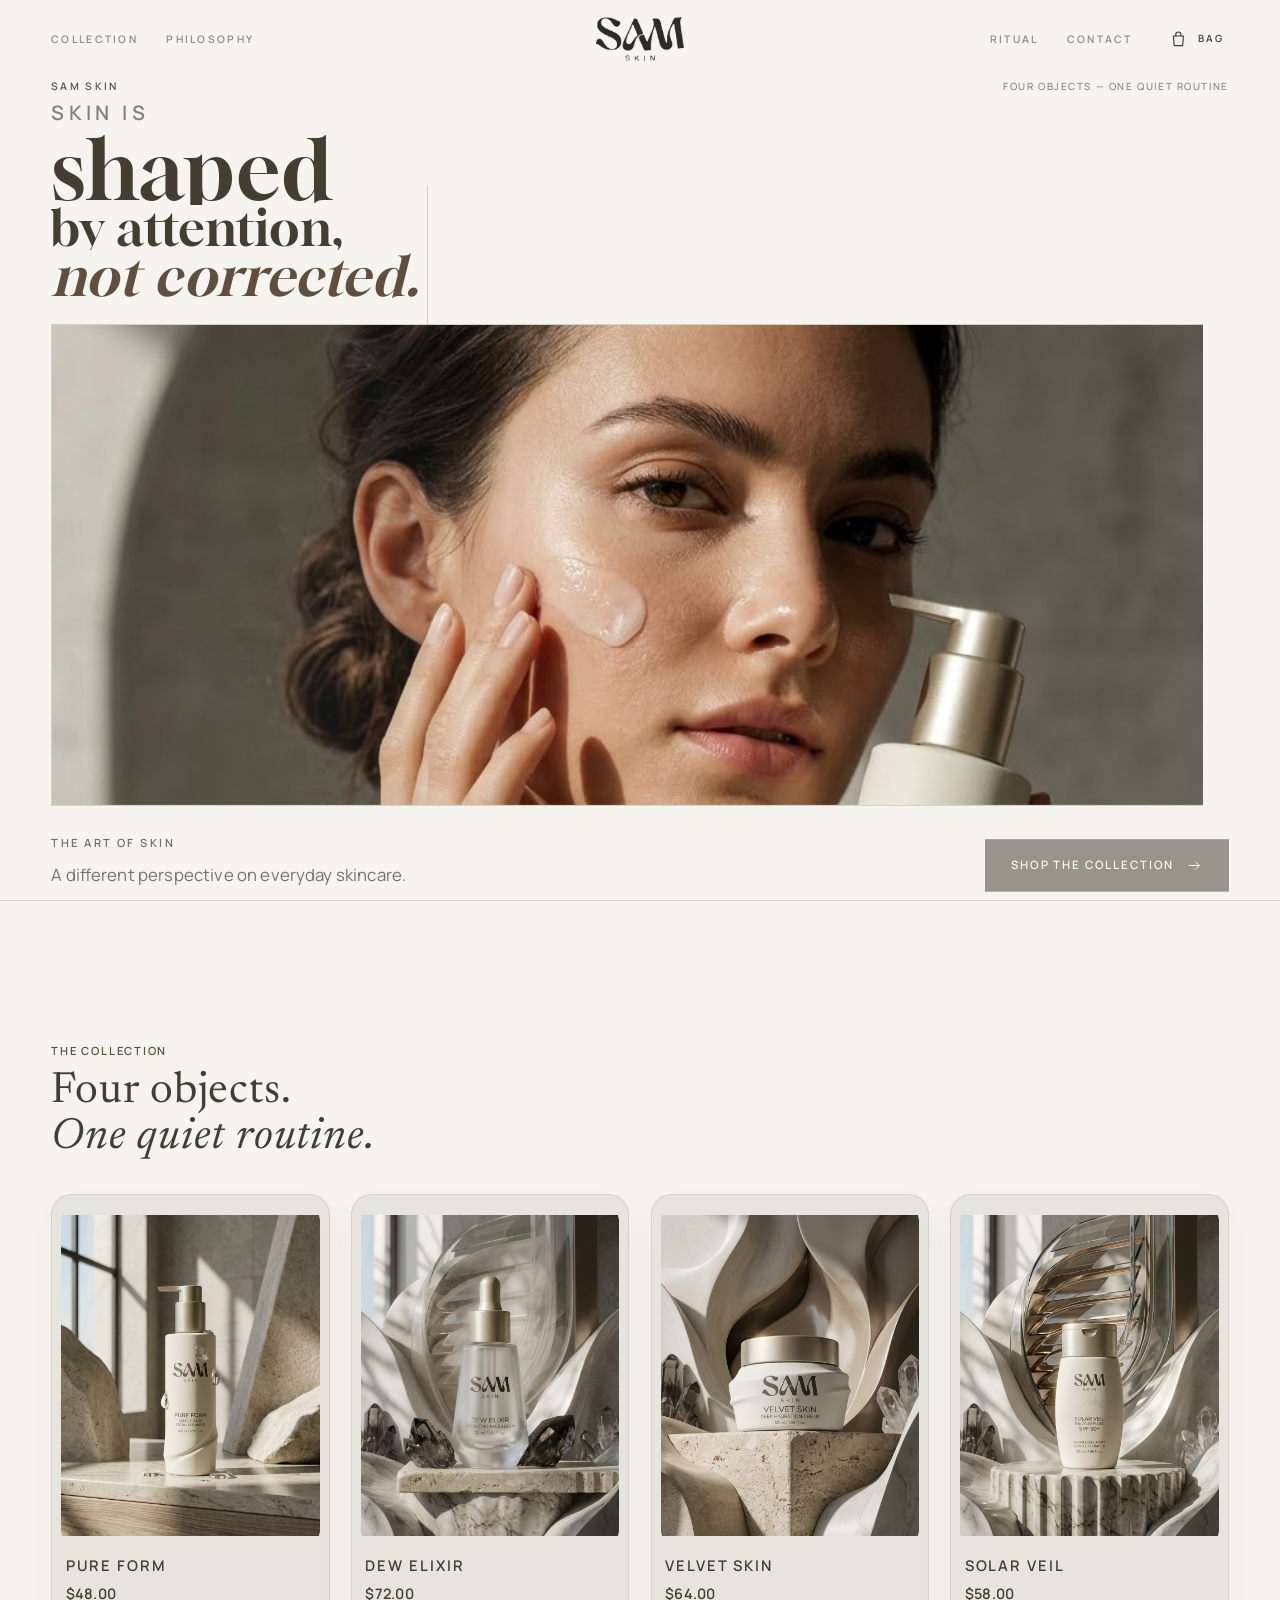
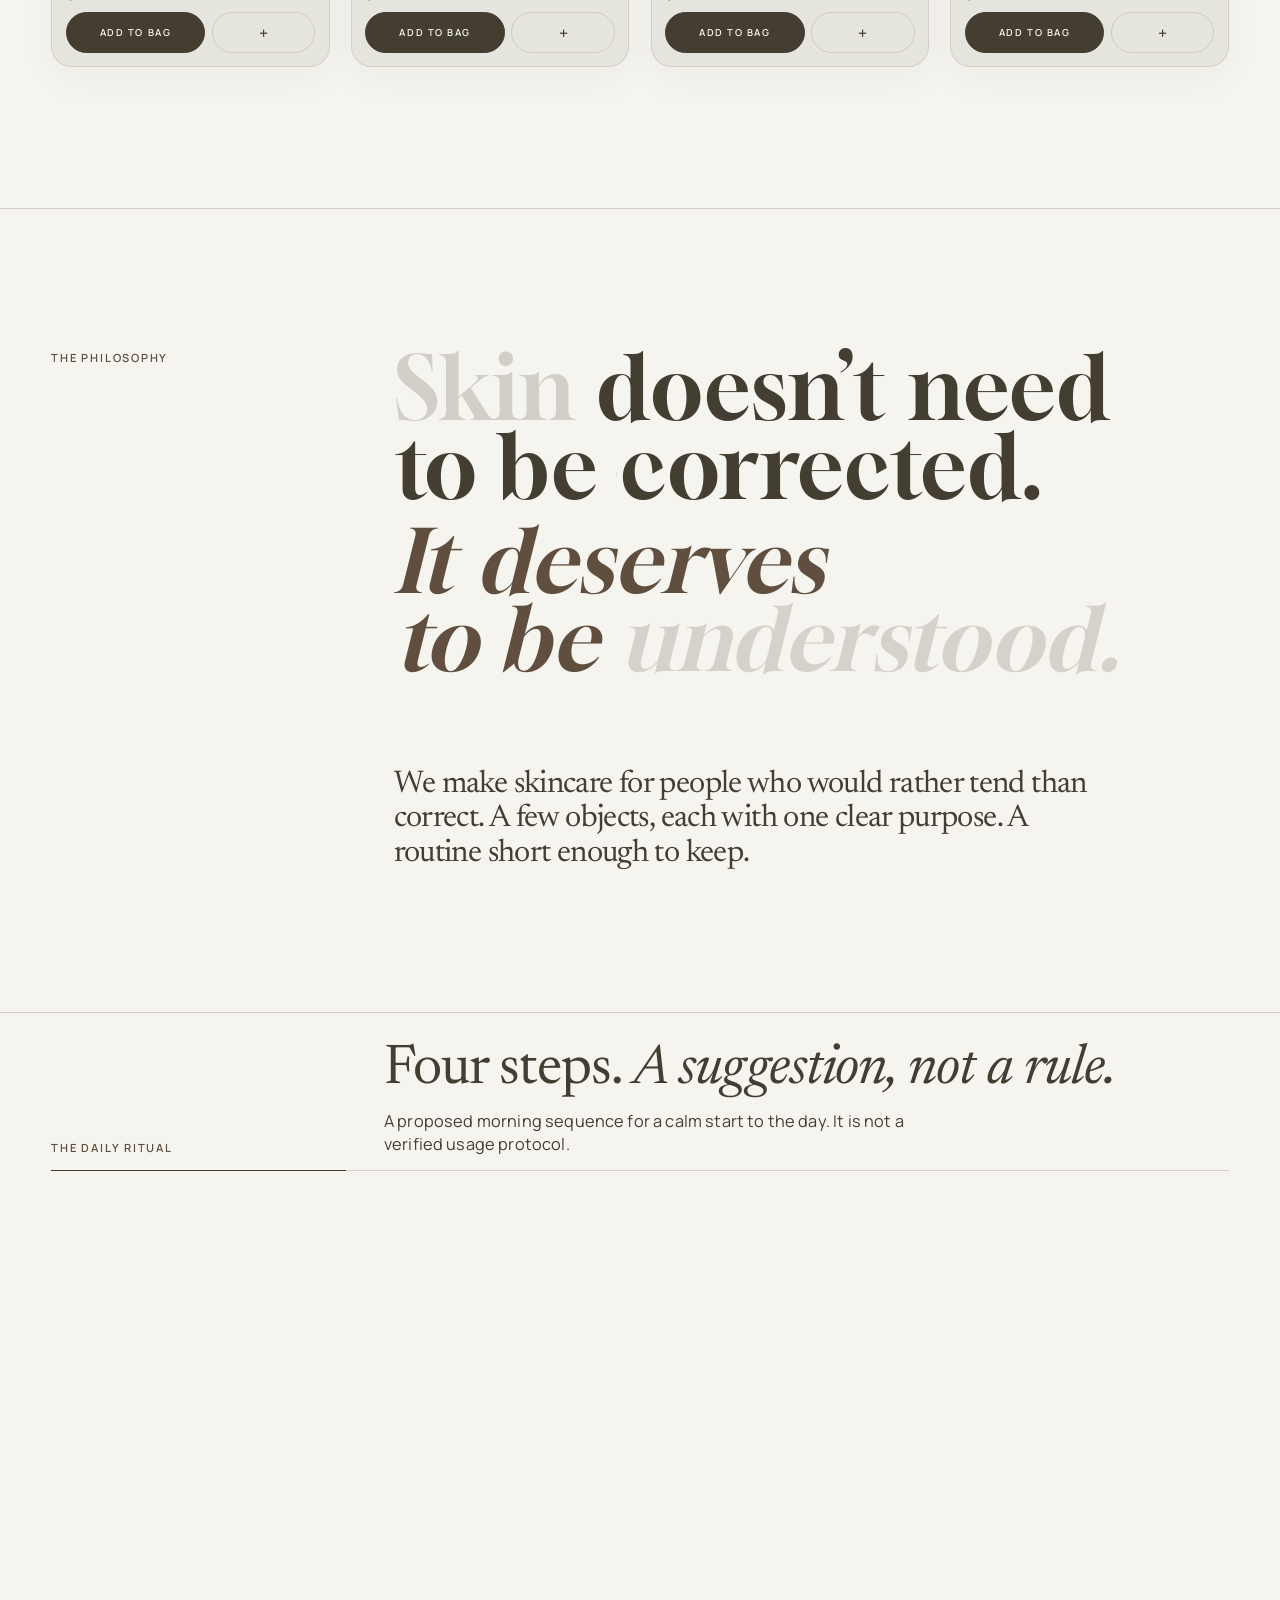
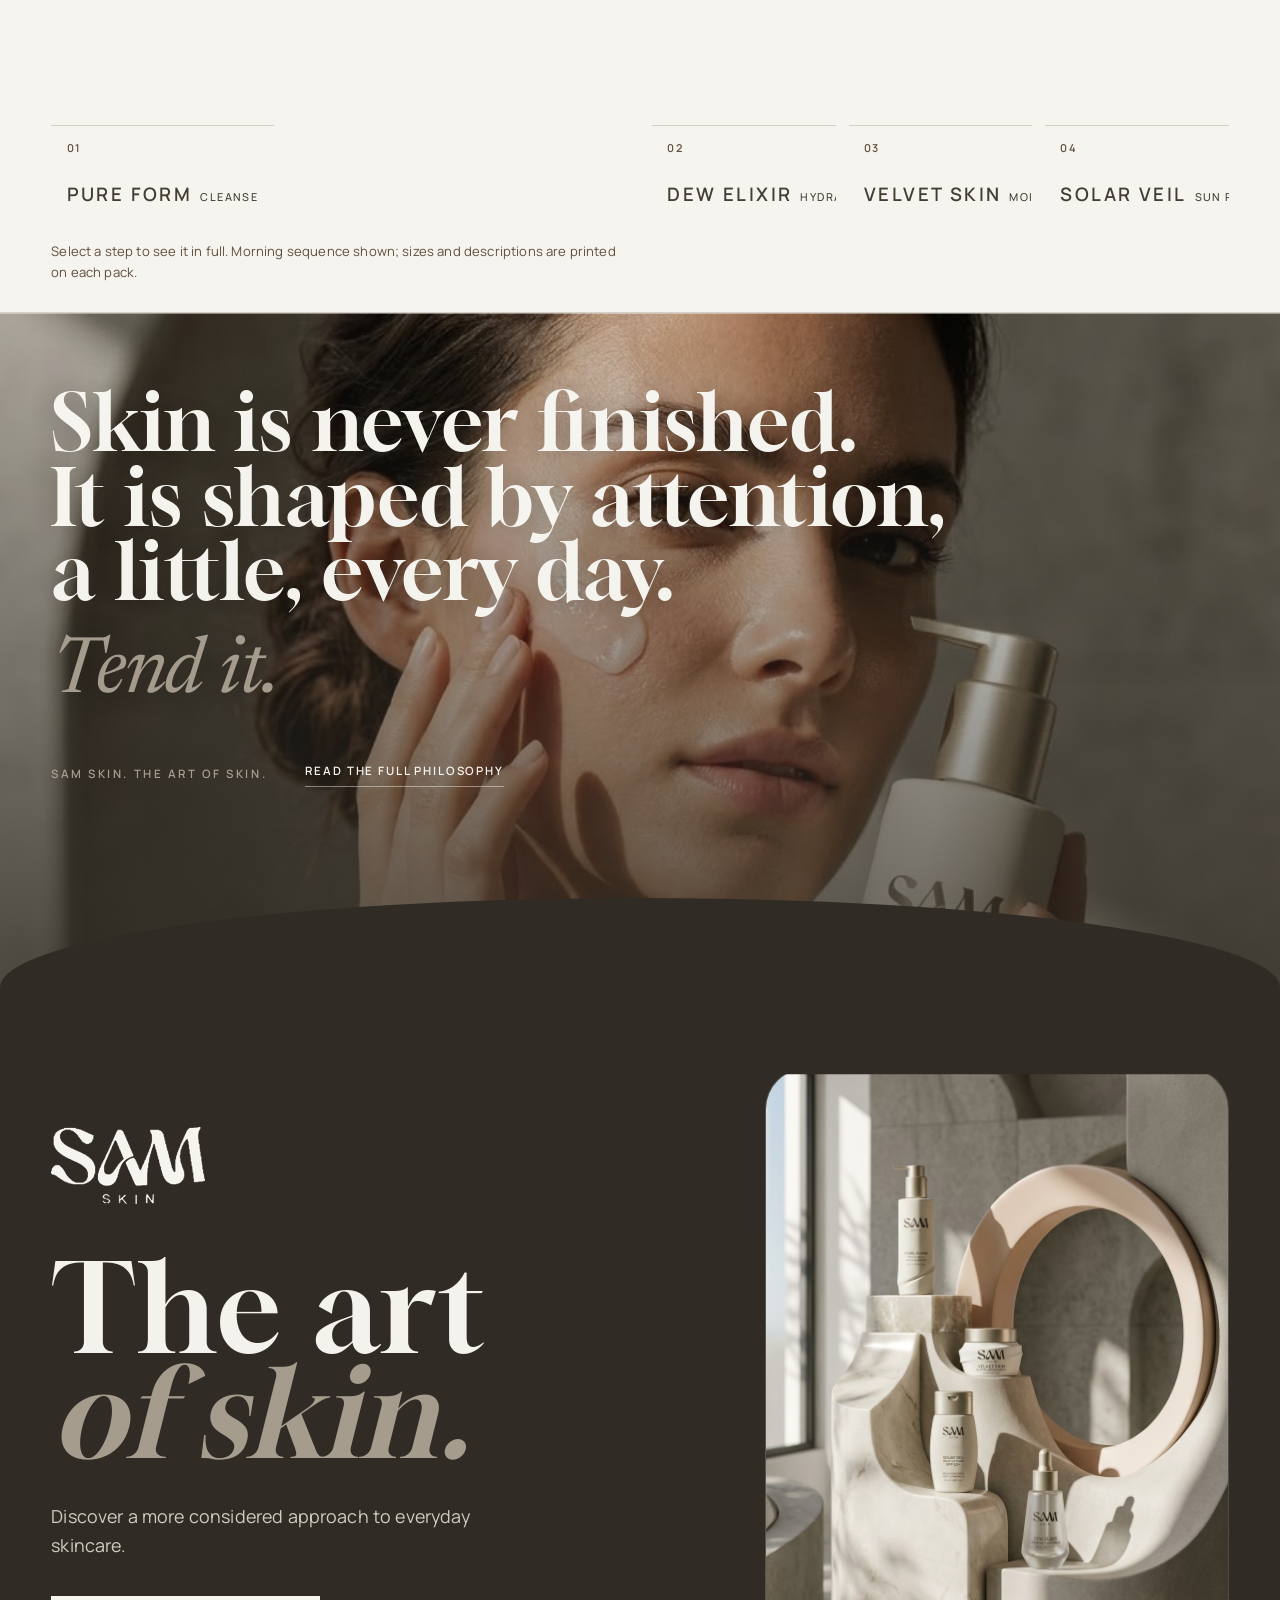
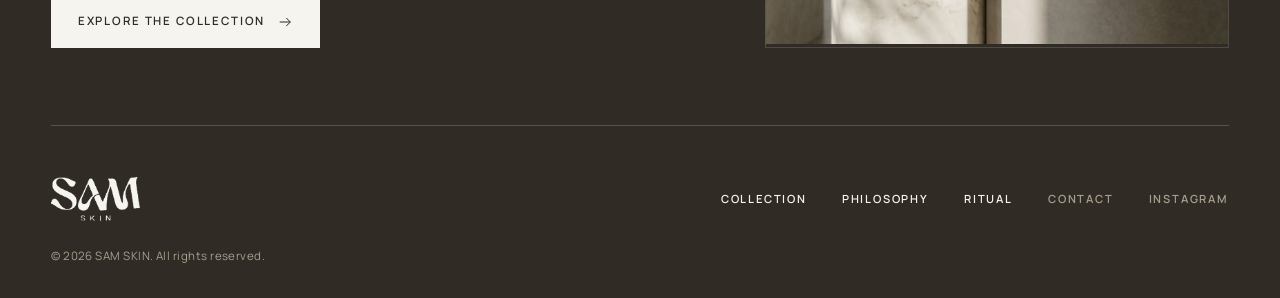
==== commit ee91f834: "Remove redundant View overlay on product cards" ====
--- a/index.html
+++ b/index.html
@@ -369,8 +369,6 @@
 .col-card .prod__media .img--product{object-fit:contain;object-position:center center;border-radius:clamp(.85rem,1.3vw,1.15rem)}
 .prod__media img{transition:transform 1.1s var(--ease),opacity .6s var(--ease)}
 .col-card:hover .prod__media .img--product,.col-card:focus-within .prod__media .img--product{transform:scale(1.015)}
-.prod__open{position:absolute;right:.55rem;bottom:.55rem;background:rgba(245,244,239,.92);color:var(--graphite);padding:.5rem .75rem;border-radius:999px;font-family:var(--sans);font-size:.56rem;font-weight:600;letter-spacing:var(--track-ui);text-transform:uppercase;box-shadow:0 4px 18px rgba(48,44,37,.08);backdrop-filter:blur(6px);opacity:0;transform:translateY(4px);transition:transform .5s var(--ease),opacity .5s var(--ease)}
-.prod__media:hover .prod__open,.prod__media:focus-visible .prod__open{opacity:1;transform:none}
 .prod__body{display:grid;gap:0;padding:clamp(.45rem,.75vw,.55rem) clamp(.75rem,1.05vw,.9rem) 0;flex:0}
 .prod__meta{display:none}
 .prod__name{font-family:var(--sans);font-size:clamp(.92rem,1.05vw,1rem);font-weight:600;line-height:var(--lh-pack);letter-spacing:var(--track-pack);text-transform:uppercase;margin:0}
@@ -590,7 +588,6 @@
   .hdr__bag-label{display:none}
   .phil__grid,.rit__head,.man__grid{grid-template-columns:1fr;gap:1.4rem}
   .phil__body{grid-template-columns:1fr}
-  .prod__open{opacity:1;transform:none}
   .rit__list{flex-direction:column;height:auto;gap:.8rem}
   .rp,.rp.on{flex:none;flex-direction:row}
   .rp__img{flex:0 0 42%;aspect-ratio:var(--ratio-product);max-width:11rem}
@@ -781,7 +778,6 @@
         <div class="col-card__inner">
           <button type="button" class="prod__media media-product" data-open="pure" aria-label="Pure Form, gentle daily facial cleanser, 200 ml">
             <span class="media-product__in"><img class="img--product" src="img/photos/pure-form.jpg" width="1024" height="1280" loading="lazy" alt="SAM SKIN PURE FORM gentle daily facial cleanser on a stone ledge beside raw stone forms, with water droplets on the matte ivory bottle."></span>
-            <span class="prod__open">View</span>
           </button>
           <div class="prod__body">
             <h3 class="prod__name">Pure Form</h3>
@@ -801,7 +797,6 @@
         <div class="col-card__inner">
           <button type="button" class="prod__media media-product" data-open="dew" aria-label="Dew Elixir, hydrating face serum, 30 ml">
             <span class="media-product__in"><img class="img--product" src="img/photos/dew-elixir.jpg" width="1024" height="1280" loading="lazy" alt="SAM SKIN DEW ELIXIR hydrating face serum, a frosted glass dropper bottle on a travertine shelf between smoky quartz crystals."></span>
-            <span class="prod__open">View</span>
           </button>
           <div class="prod__body">
             <h3 class="prod__name">Dew Elixir</h3>
@@ -821,7 +816,6 @@
         <div class="col-card__inner">
           <button type="button" class="prod__media media-product" data-open="velvet" aria-label="Velvet Skin, deep hydration cream, 50 ml">
             <span class="media-product__in"><img class="img--product" src="img/photos/velvet-skin.jpg" width="1024" height="1280" loading="lazy" alt="SAM SKIN VELVET SKIN deep hydration cream, a matte white jar with a brushed champagne lid on a travertine block."></span>
-            <span class="prod__open">View</span>
           </button>
           <div class="prod__body">
             <h3 class="prod__name">Velvet Skin</h3>
@@ -841,7 +835,6 @@
         <div class="col-card__inner">
           <button type="button" class="prod__media media-product" data-open="solar" aria-label="Solar Veil, daily UV fluid SPF 50+, 50 ml">
             <span class="media-product__in"><img class="img--product" src="img/photos/solar-veil.jpg" width="1024" height="1280" loading="lazy" alt="SAM SKIN SOLAR VEIL daily UV fluid SPF 50+ on a marble pedestal with quartz crystals and sculptural glass forms."></span>
-            <span class="prod__open">View</span>
           </button>
           <div class="prod__body">
             <h3 class="prod__name">Solar Veil</h3>
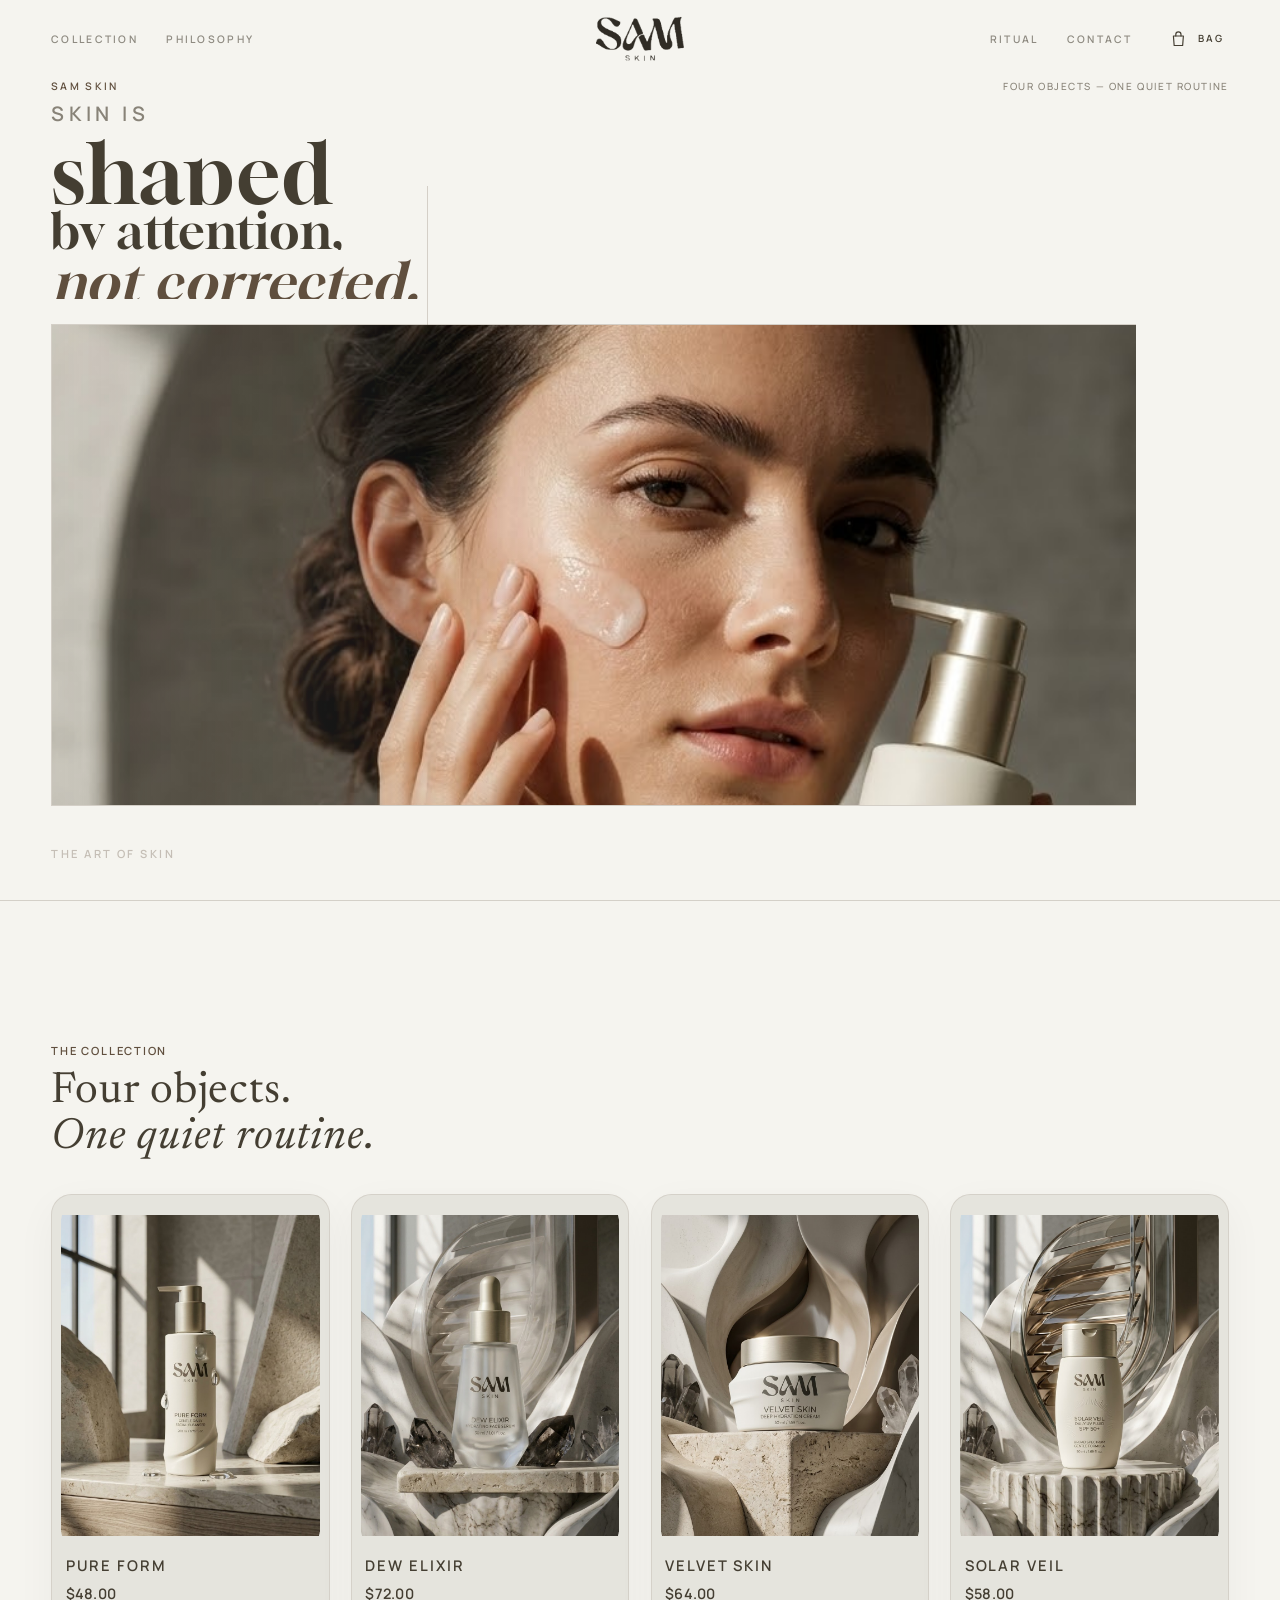
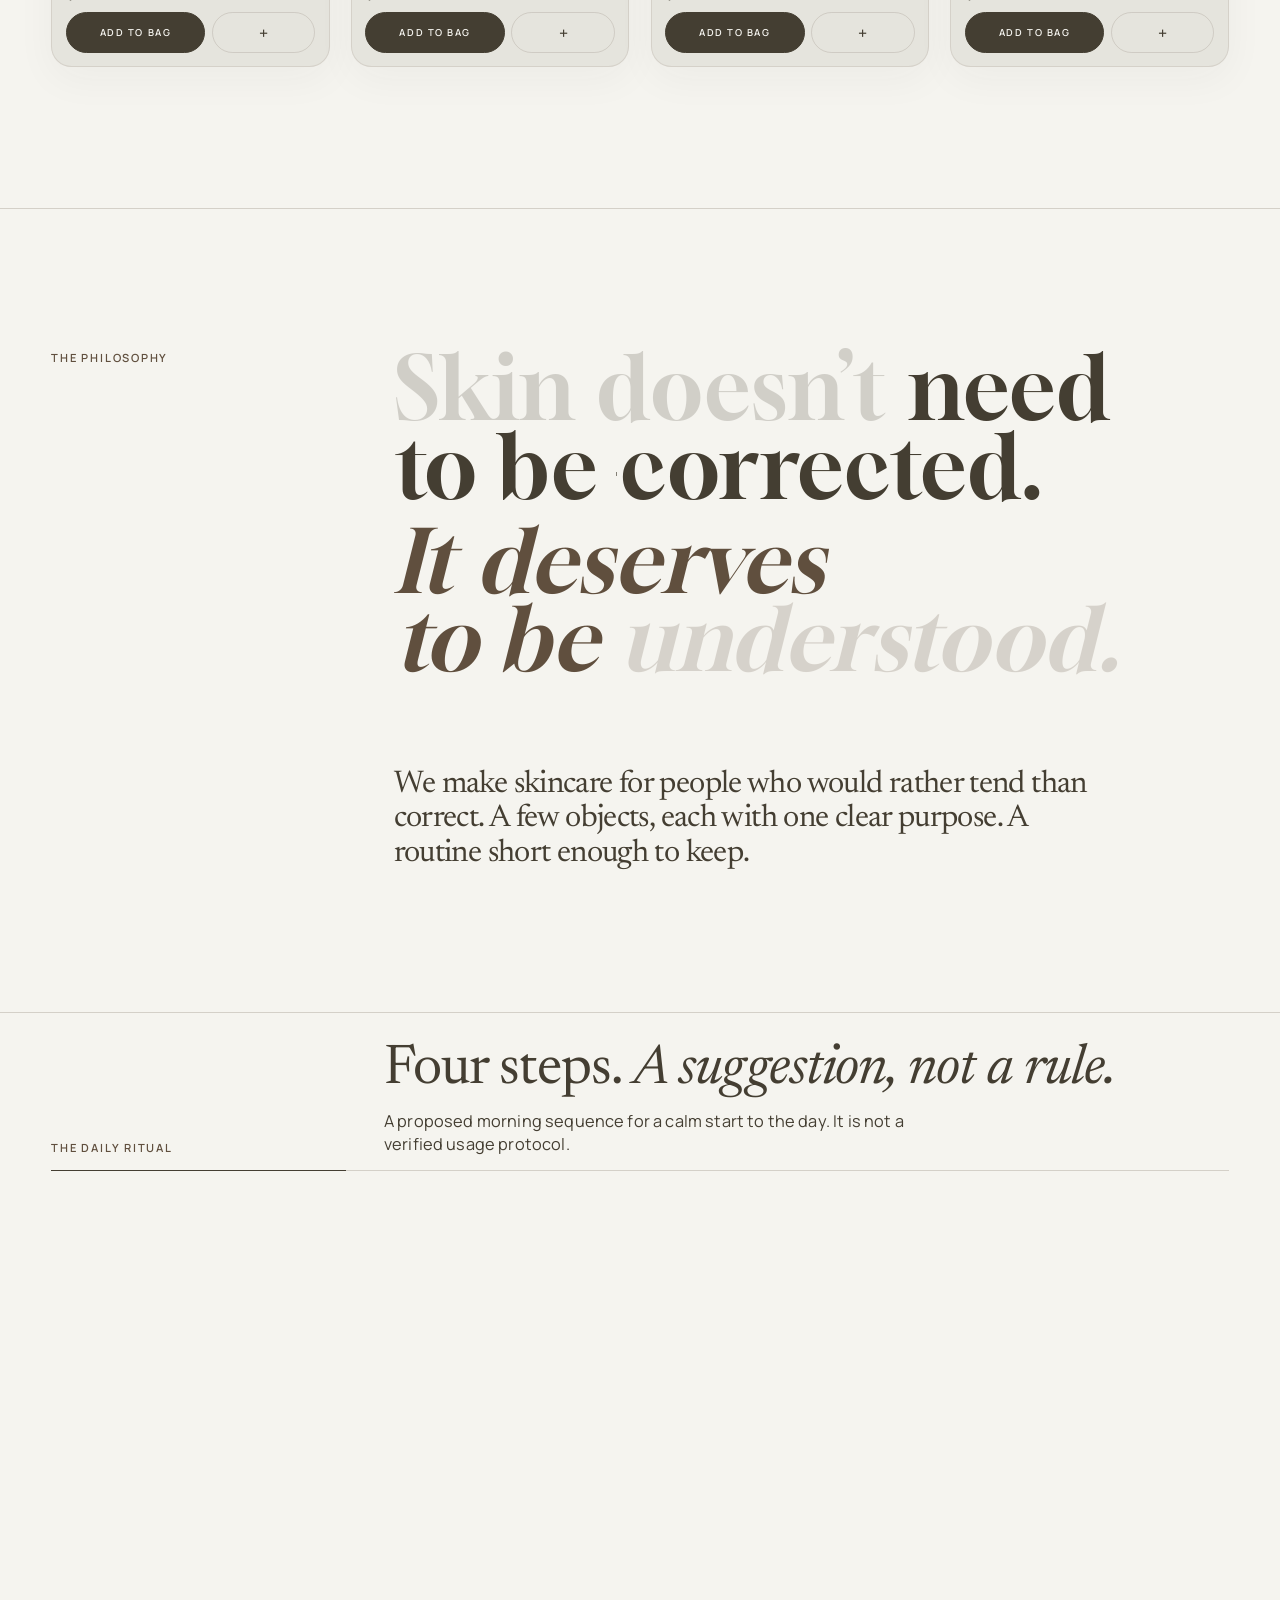
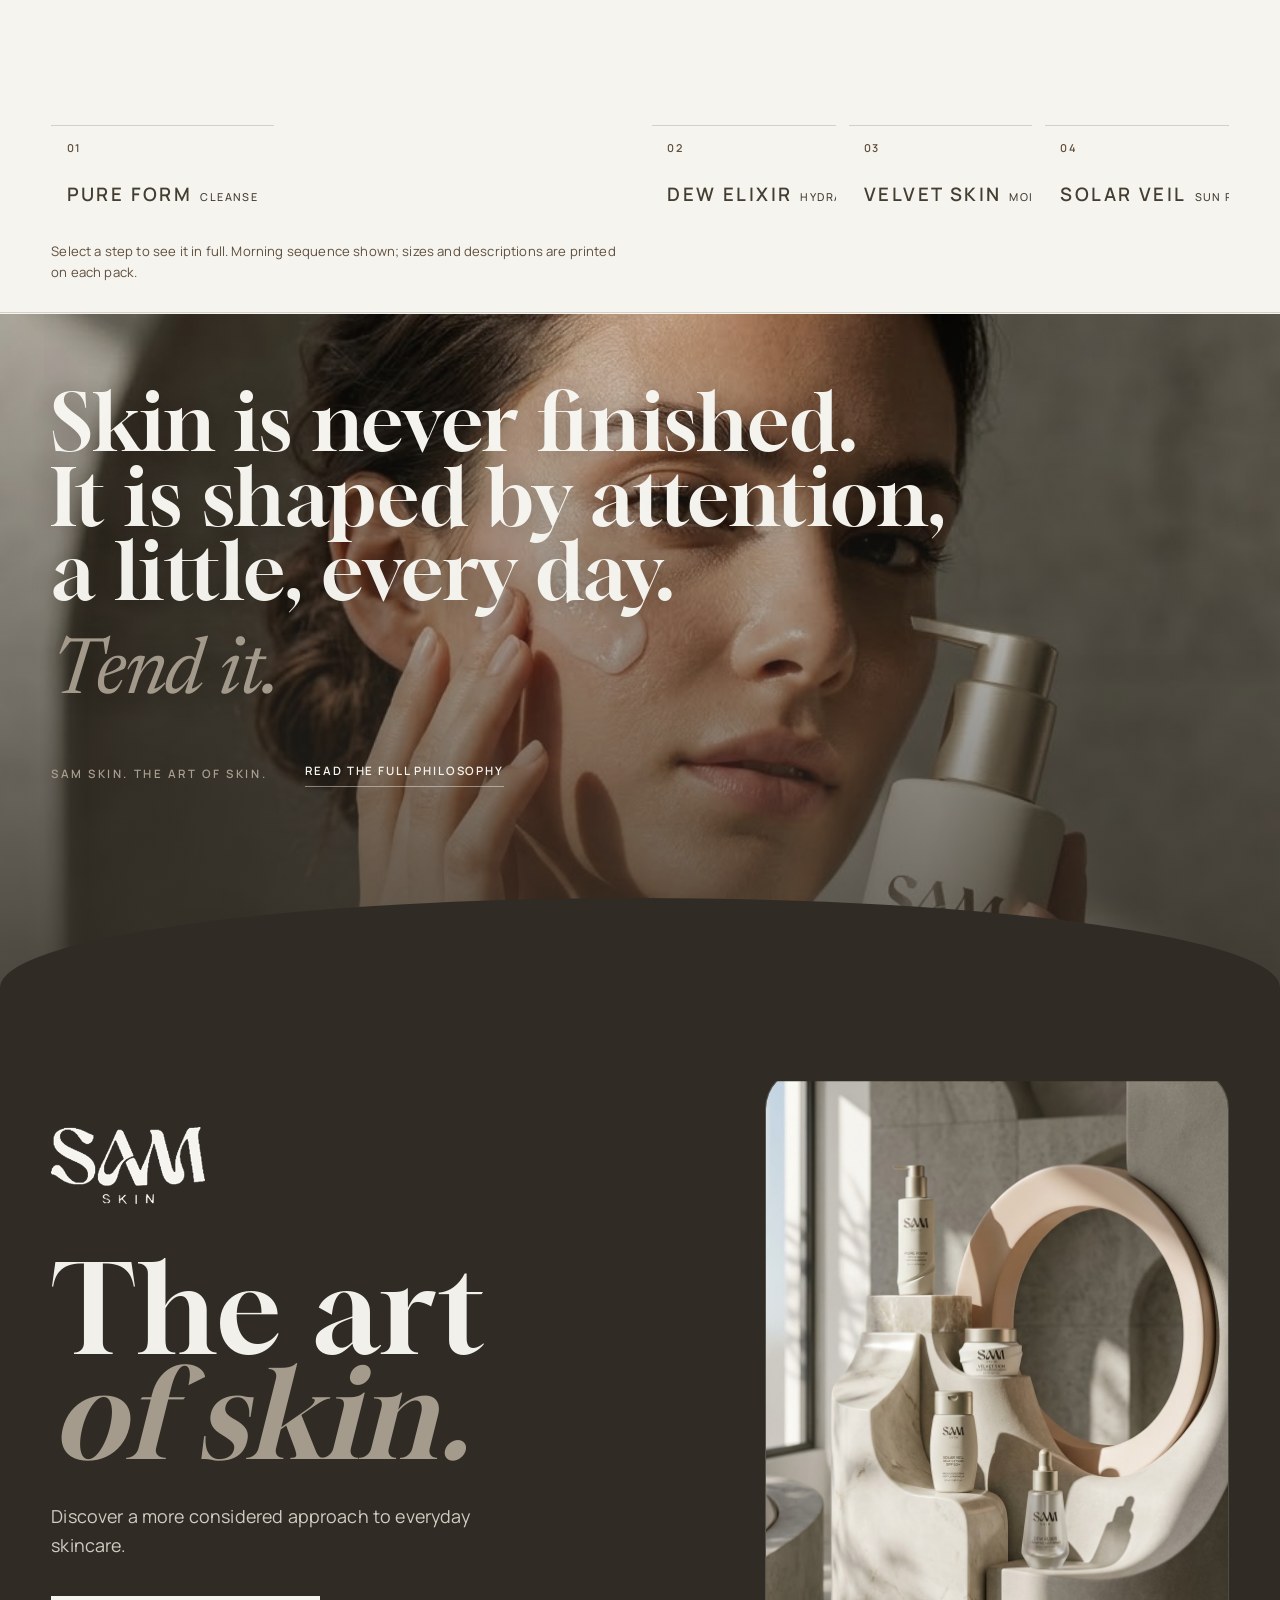
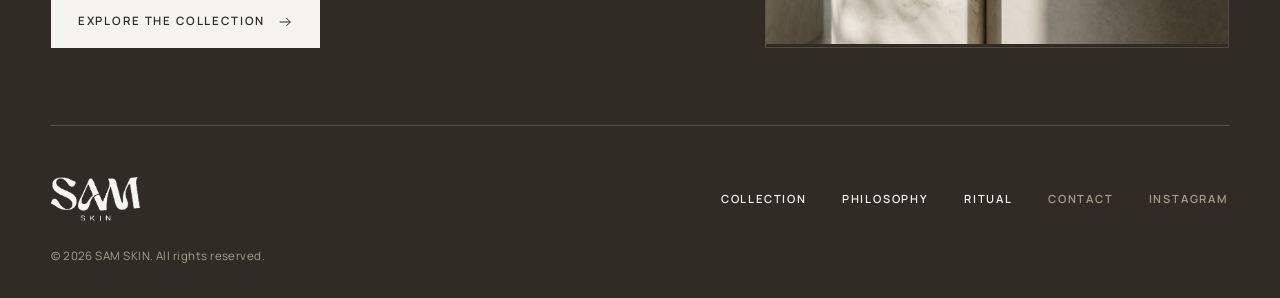
==== commit 0142daad: "Shorten bag toast to two words and compact it on mobile. Co-authored-by: Cursor <cursoragent@cursor." ====
--- a/index.html
+++ b/index.html
@@ -405,9 +405,10 @@
 @keyframes bagLand{0%,100%{transform:scale(1)}38%{transform:scale(1.12)}}
 .bag-flight{position:fixed;z-index:80;pointer-events:none;border-radius:clamp(.55rem,2vw,.85rem);overflow:hidden;border:1px solid var(--hair);box-shadow:0 16px 44px rgba(48,44,37,.16);background:var(--surface-well)}
 .bag-flight img{width:100%;height:100%;object-fit:cover;display:block}
-.bag-toast{position:fixed;left:50%;bottom:calc(1.15rem + env(safe-area-inset-bottom,0px));transform:translateX(-50%) translateY(120%);z-index:60;display:flex;align-items:center;gap:.65rem;padding:.72rem 1rem;background:var(--shadow);color:var(--white);border-radius:999px;font-family:var(--sans);font-size:.64rem;font-weight:600;letter-spacing:var(--track-ui);text-transform:uppercase;box-shadow:0 18px 50px rgba(48,44,37,.22);opacity:0;pointer-events:none;transition:transform .55s var(--ease),opacity .45s var(--ease)}
+.bag-toast{position:fixed;left:50%;bottom:calc(1.15rem + env(safe-area-inset-bottom,0px));transform:translateX(-50%) translateY(120%);z-index:60;display:flex;align-items:center;gap:.65rem;padding:.72rem 1rem;background:var(--shadow);color:var(--white);border-radius:999px;font-family:var(--sans);font-size:.64rem;font-weight:600;letter-spacing:var(--track-ui);text-transform:uppercase;white-space:nowrap;box-shadow:0 18px 50px rgba(48,44,37,.22);opacity:0;pointer-events:none;transition:transform .55s var(--ease),opacity .45s var(--ease)}
 .bag-toast.is-on{transform:translateX(-50%) translateY(0);opacity:1;pointer-events:auto}
 .bag-toast button{margin:0;padding:0;border:0;background:none;color:var(--stone);font:inherit;cursor:pointer;text-decoration:underline;text-underline-offset:.22em}
+@media (max-width:820px){.bag-toast{gap:.55rem;padding:.55rem .9rem;font-size:.6rem;box-shadow:0 12px 32px rgba(48,44,37,.2)}}
 /* luxury bag drawer */
 .bag{position:fixed;inset:0;z-index:55;visibility:hidden;pointer-events:none;transition:visibility 0s linear .48s}
 .bag.is-open,.bag.is-closing{visibility:visible;pointer-events:auto;transition-delay:0s}
@@ -955,7 +956,7 @@
 </section>
 </main>
 
-<p class="bag-toast" id="bagToast" role="status" aria-live="polite" hidden><span id="bagToastTxt">Added to your bag</span><button type="button" id="bagToastOpen">View</button></p>
+<p class="bag-toast" id="bagToast" role="status" aria-live="polite" hidden><span>Added</span><span class="visually-hidden" id="bagToastTxt"> to your bag</span><button type="button" id="bagToastOpen">View</button></p>
 
 <div class="bag" id="bag" aria-hidden="true">
   <button type="button" class="bag__scrim" id="bagScrim" aria-label="Close bag" tabindex="-1"></button>
@@ -1251,7 +1252,7 @@
   }
   function showBagToast(name){
     if(!bagToast)return;
-    if(bagToastTxt)bagToastTxt.textContent=name?name+' — added to your bag':'Added to your bag';
+    if(bagToastTxt)bagToastTxt.textContent=name?' to your bag: '+name:' to your bag';
     bagToast.hidden=false;
     bagToast.classList.add('is-on');
     if(bagToastTimer)clearTimeout(bagToastTimer);
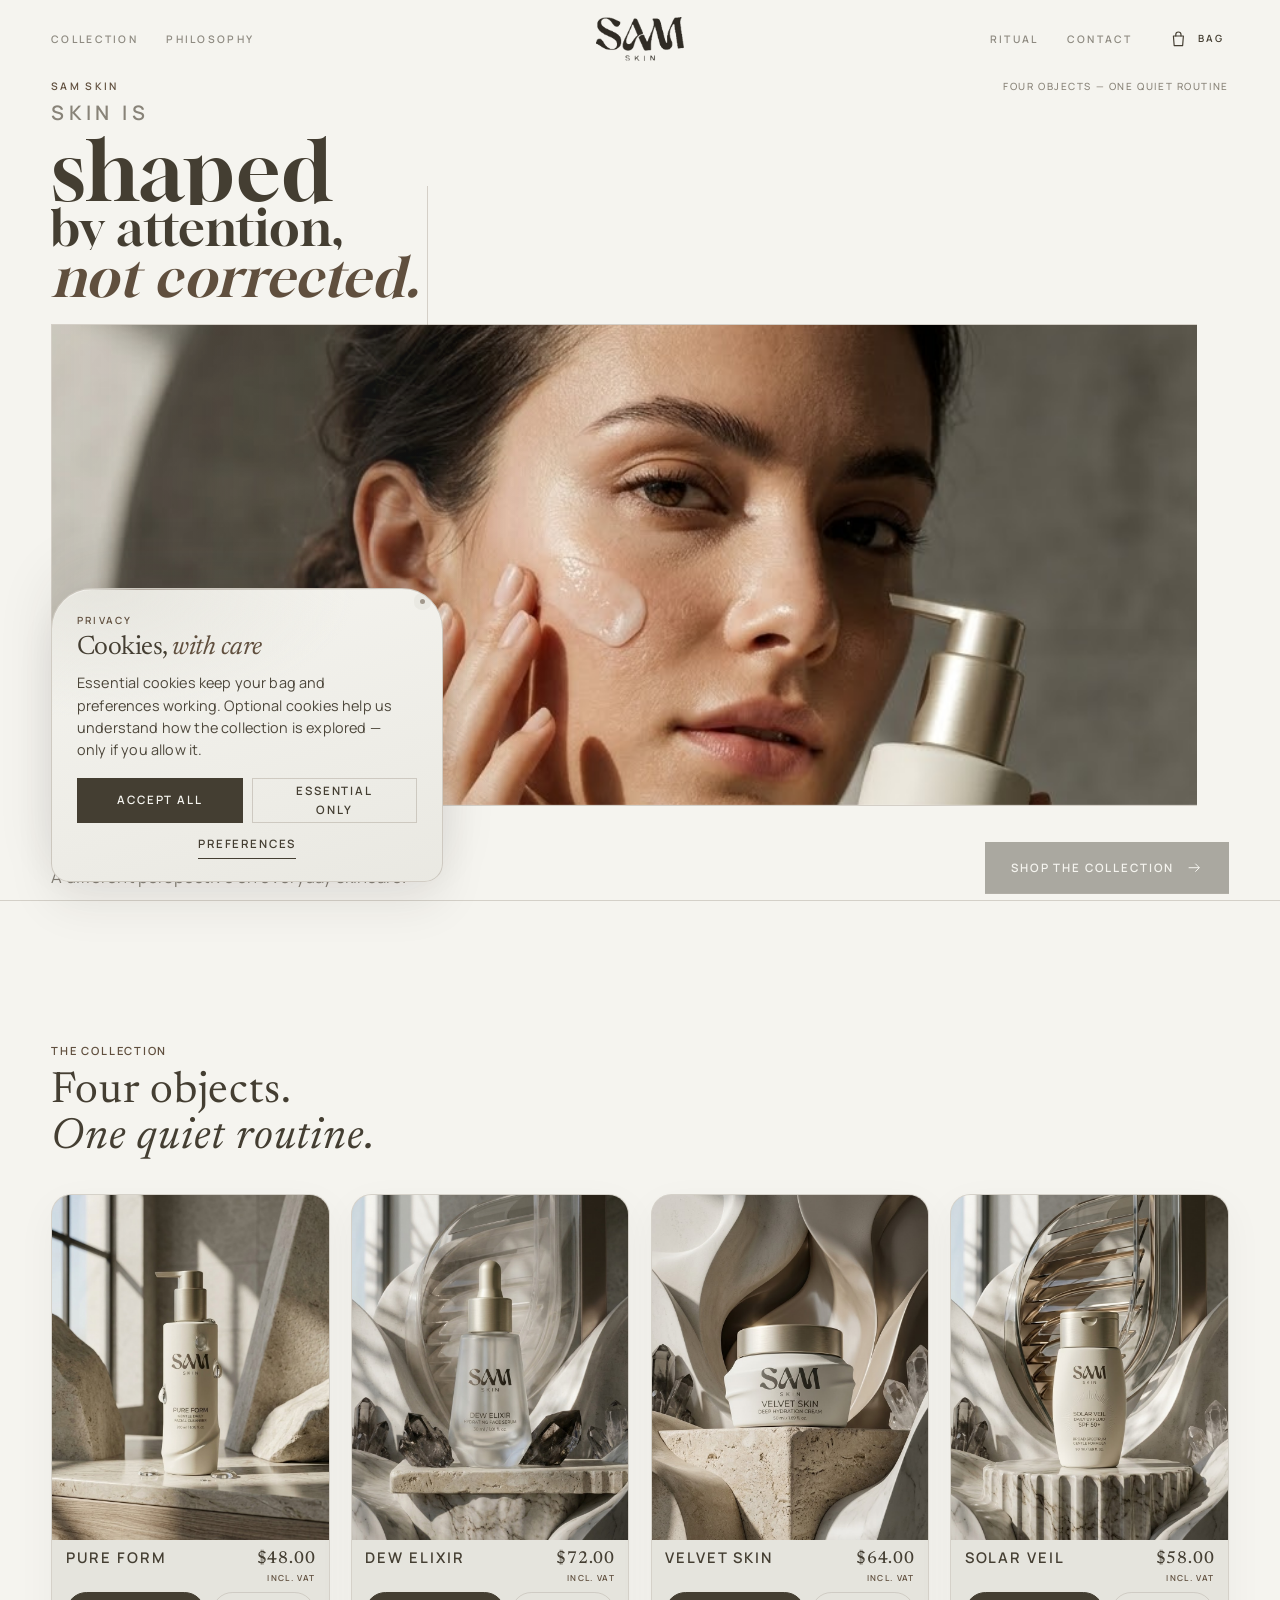
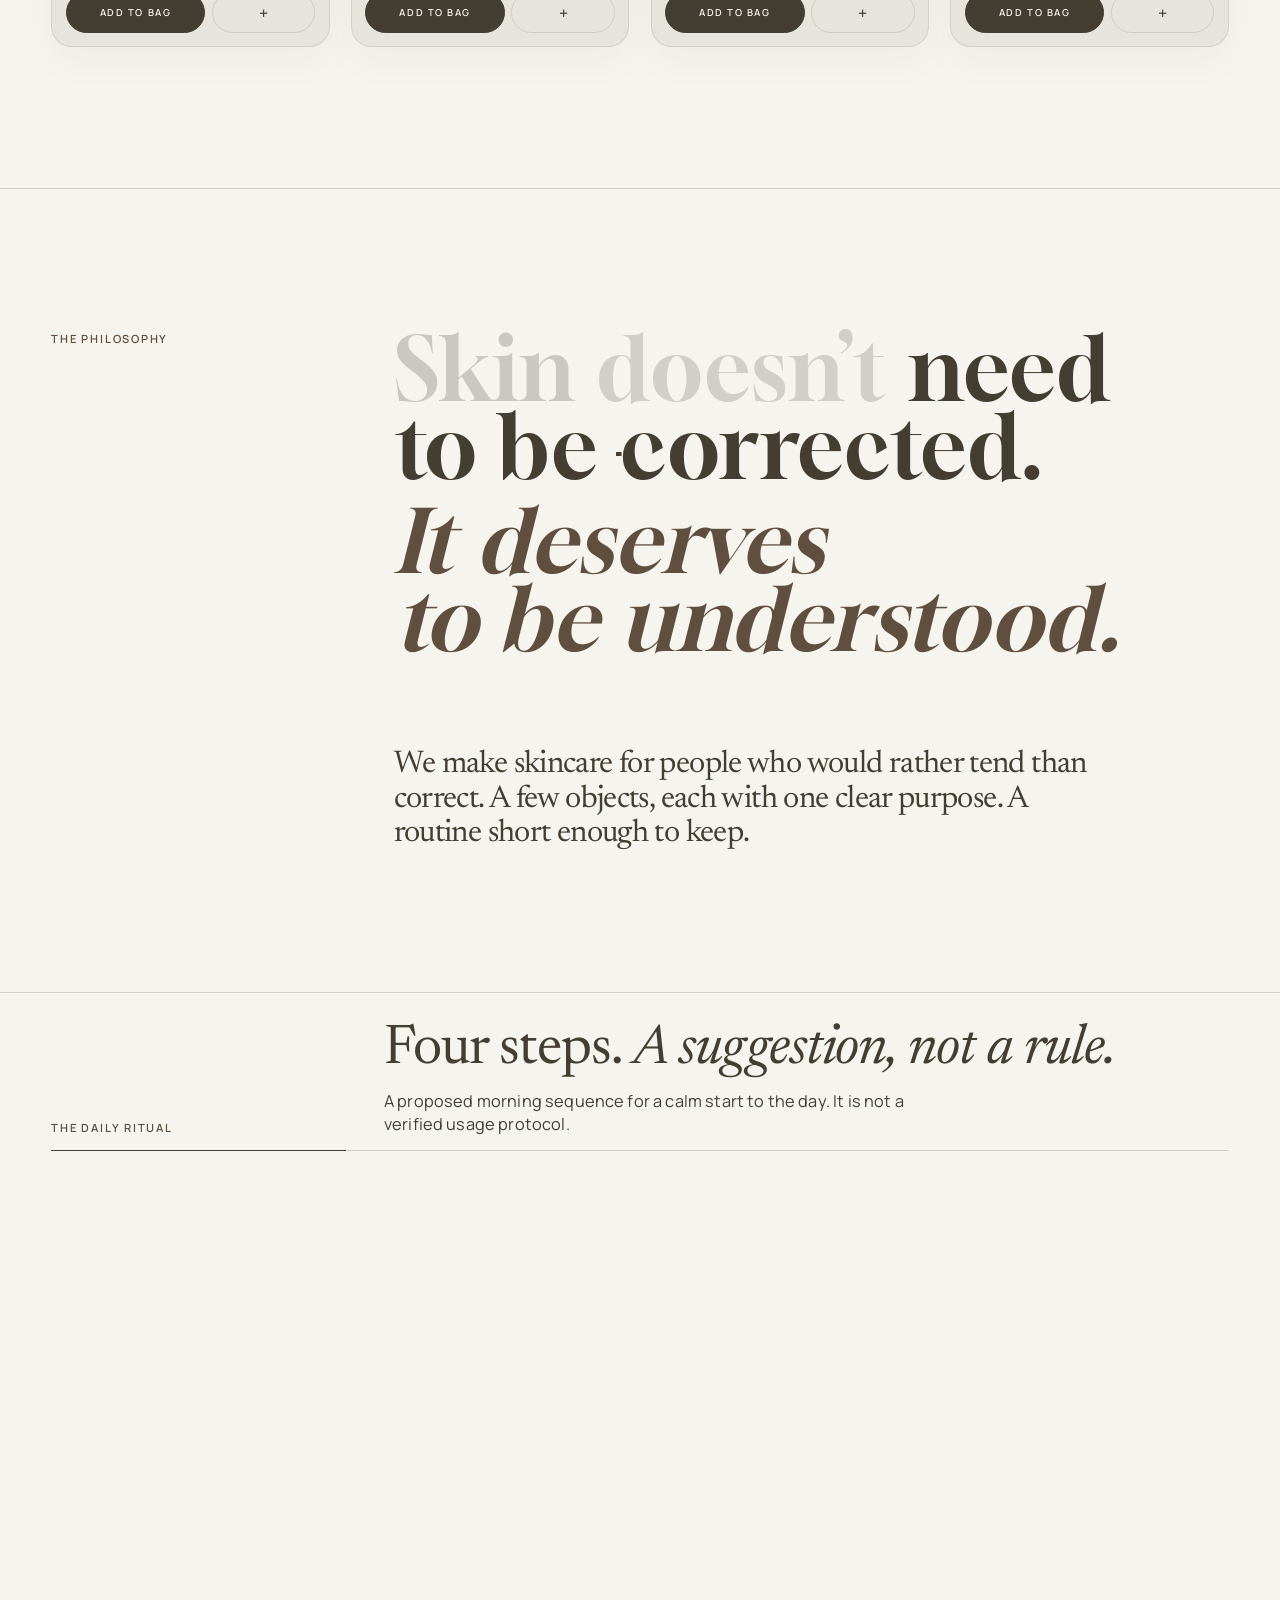
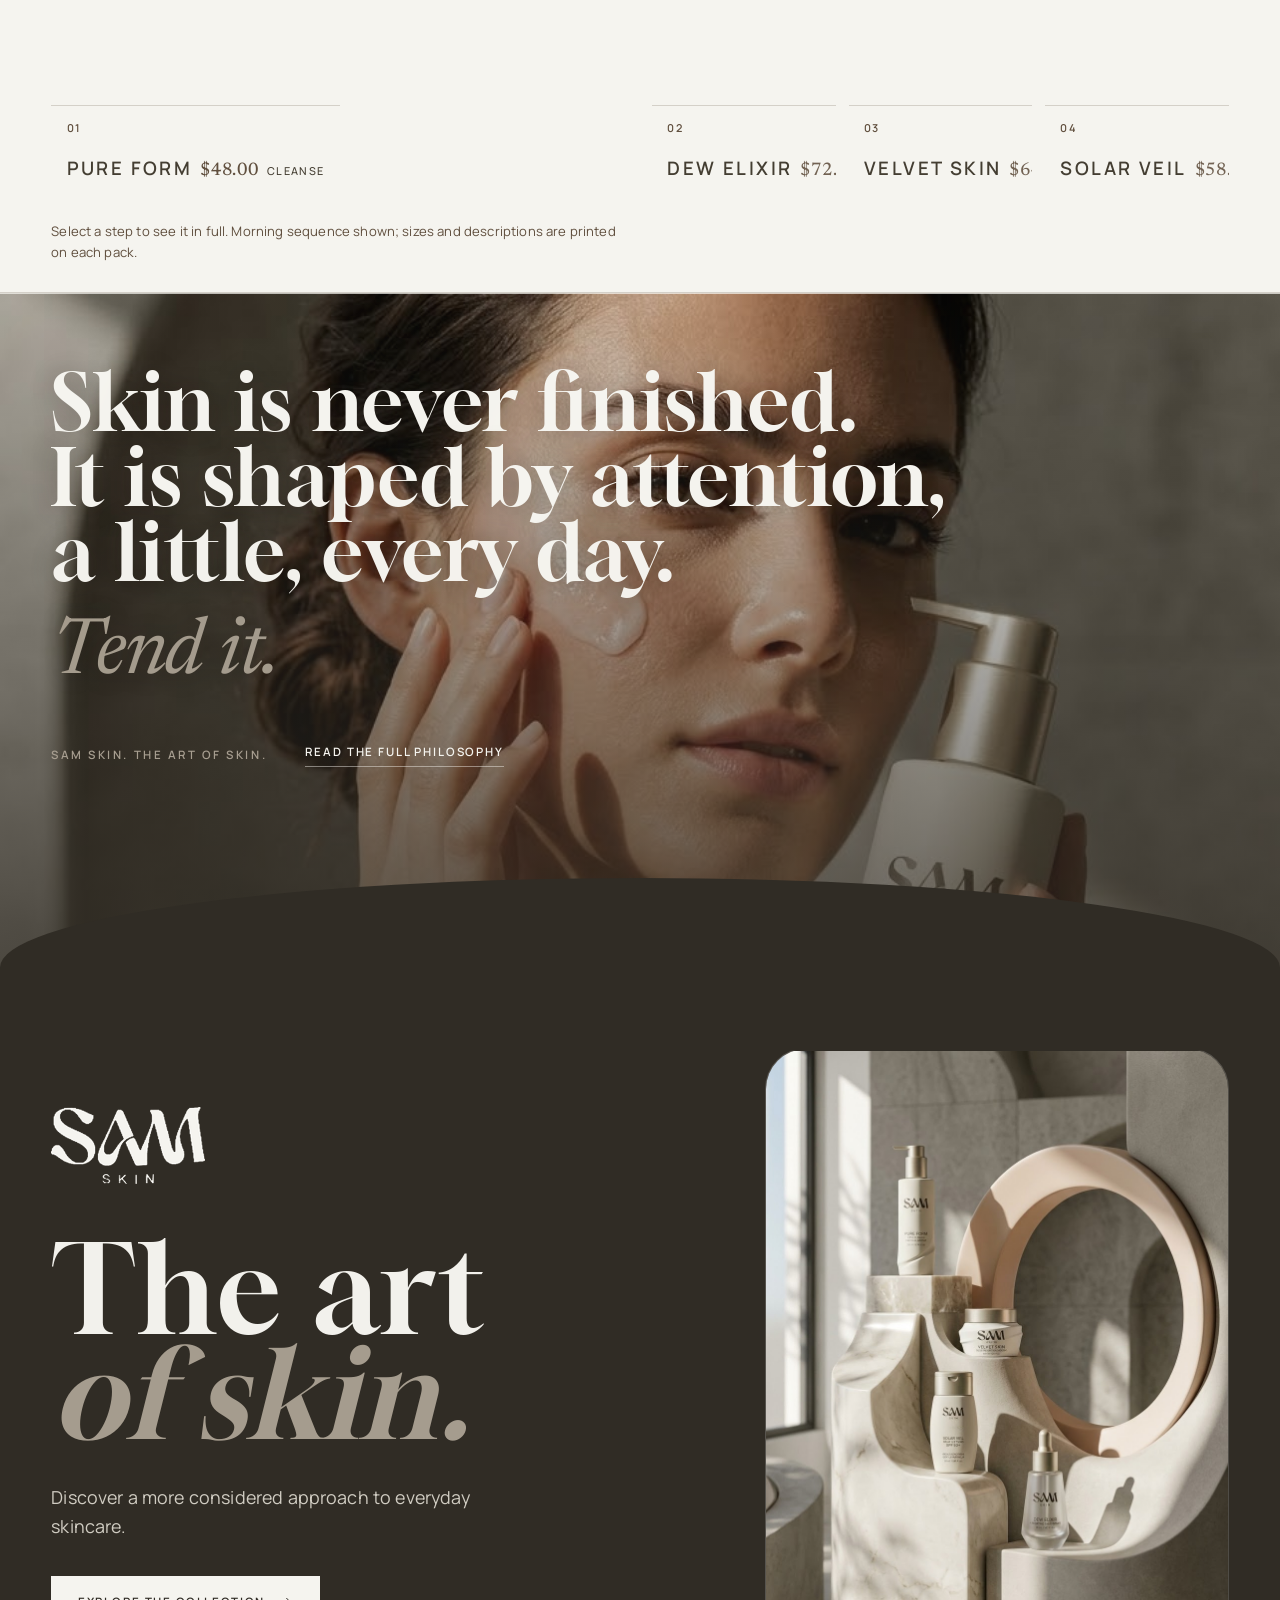
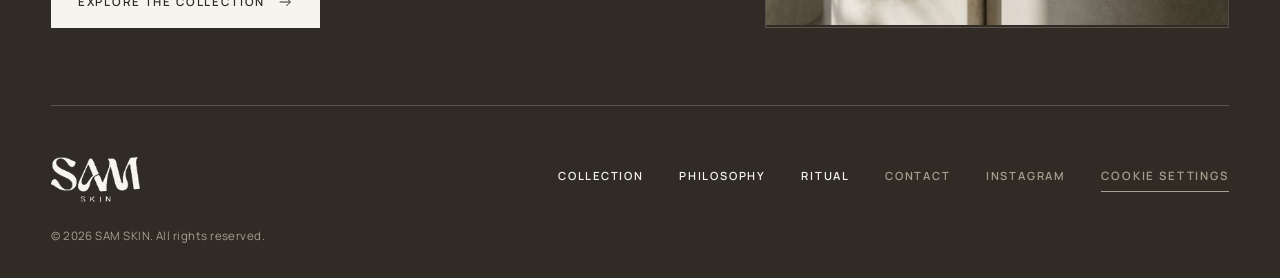
==== commit 97dc564e: "Add products page, mobile polish, and cookie consent. Products collection page, mobile carousels, ti" ====
--- a/index.html
+++ b/index.html
@@ -22,6 +22,8 @@
 <meta name="twitter:image:alt" content="SAM SKIN logo on warm paper">
 <link rel="preconnect" href="https://fonts.googleapis.com">
 <link rel="stylesheet" href="https://fonts.googleapis.com/css2?family=Gloock&family=Newsreader:ital,opsz,wght@0,6..72,400;0,6..72,500;0,6..72,600;1,6..72,400;1,6..72,500&display=swap">
+<link rel="stylesheet" href="css/price.css">
+<link rel="stylesheet" href="css/sam-cookies.css">
 <style>
 /* Layout concept: a quiet gallery of arched openings. Warm paper surfaces carry the page; porcelain wells frame each product. Deep-shadow rooms anchor the close. */
 @font-face{font-family:'Manrope';font-style:normal;font-weight:300 600;font-display:swap;src:url(fonts/manrope-latin-wght-normal.woff2) format('woff2')}
@@ -306,15 +308,49 @@
   .hero__piece--solar{width:88%}
 }
 @media (max-width:820px){
-  .hero__canvas{gap:clamp(.3rem,1vh,.65rem)}
-  .hero__campaign{--campaign-pos:center 28%}
+  .hero{
+    min-height:100svh;
+    height:auto;
+    max-height:none;
+    overflow:clip;
+    padding-bottom:max(.25rem,env(safe-area-inset-bottom,0px));
+  }
+  .hero__canvas{
+    flex:0 1 auto;
+    grid-template-rows:auto auto auto;
+    align-content:start;
+    gap:.4rem;
+    padding-bottom:.2rem;
+  }
+  .hero__campaign{
+    --campaign-pos:center 32%;
+    height:auto;
+    max-height:min(36svh,16rem);
+    aspect-ratio:5/4;
+    width:100%;
+    align-self:stretch;
+  }
   .hero__axis{display:none}
-  .hero__head{padding-bottom:.1rem}
-  .hero__statement .ln--mass .mass{font-size:clamp(2.25rem,min(14vw,8.5svh),4.2rem)}
-  .hero__statement .ln--mid .mid,.hero__statement .ln--end .end{font-size:clamp(1.45rem,min(9.5vw,5.5svh),3rem)}
+  .hero__head{padding-bottom:0}
+  .hero__mark{padding-bottom:.2rem;font-size:.6rem}
   .hero__mark span:last-child{display:none}
-  .hero__base{grid-template-columns:1fr;gap:.65rem}
-  .hero__cta{justify-content:flex-start}
+  .hero__statement .ln--k{font-size:.88rem;margin-bottom:.28em}
+  .hero__statement .ln--mass .mass{
+    font-size:clamp(2.05rem,min(13.5vw,7.8svh),3.85rem);
+    line-height:.88;
+  }
+  .hero__statement .ln--mid .mid,.hero__statement .ln--end .end{
+    font-size:clamp(1.32rem,min(8.8vw,4.8svh),2.65rem);
+    line-height:.92;
+  }
+  .hero__base{
+    grid-template-columns:1fr;
+    gap:.4rem;
+    padding-top:.12rem;
+  }
+  .hero__intro{gap:.28rem}
+  .hero__intro .lead{font-size:.9rem;line-height:1.38}
+  .hero__cta{justify-content:flex-start;gap:.55rem 1rem}
 }
 @media (max-height:740px){
   .hero__statement .ln--k{font-size:.9rem;margin-bottom:.35em}
@@ -346,9 +382,13 @@
 .phil__body p:first-child{grid-column:1/-1;font-family:var(--headline-editorial);font-size:clamp(1.5rem,2.45vw,2.25rem);line-height:1.1;letter-spacing:var(--track-editorial);font-weight:400;font-variation-settings:'opsz' 28;max-width:44rem}
 
 @media (max-width:820px){
-  .phil{padding-block:clamp(3.25rem,10vw,4.75rem)}
-  .phil__body{margin-top:clamp(2rem,6vw,3rem)}
-  .col,.rit{padding-block:clamp(3.25rem,10vw,4.75rem)}
+  :root{--space:clamp(2.65rem,7.5vw,3.85rem)}
+  .phil{padding-block:clamp(2.5rem,8vw,3.75rem)}
+  .phil__body{margin-top:clamp(1.35rem,5vw,2rem)}
+  .col,.rit{padding-block:clamp(2.5rem,8vw,3.75rem)}
+  .col__shell{gap:clamp(.75rem,2.2vw,1.05rem)}
+  .col__intro .eyebrow{margin-bottom:.4rem}
+  .rit__head{margin-bottom:clamp(1.15rem,4vw,1.75rem)}
 }
 
 /* collection — product stage */
@@ -357,30 +397,29 @@
 .col__intro{padding-bottom:0;border-bottom:0}
 .col__intro .eyebrow{margin-bottom:.65rem}
 .col__title{margin:0;font-size:clamp(1.75rem,3.4vw,2.85rem);line-height:1.05;letter-spacing:var(--track-monument);max-width:14ch}
-.col__stage{display:grid;grid-template-columns:repeat(4,minmax(0,1fr));gap:clamp(.85rem,1.65vw,1.35rem);align-items:stretch}
-.col-card{min-width:0;height:100%}
-.col-card__inner{display:flex;flex-direction:column;height:100%;background:var(--surface-well);border:1px solid rgba(96,79,62,.12);border-radius:clamp(1rem,1.6vw,1.35rem);overflow:hidden;box-shadow:0 12px 40px rgba(48,44,37,.045);transition:border-color .6s var(--ease),box-shadow .6s var(--ease)}
+.col__stage{display:grid;grid-template-columns:repeat(4,minmax(0,1fr));gap:clamp(.85rem,1.65vw,1.35rem);align-items:start}
+.col-card{min-width:0;height:auto}
+.col-card__inner{display:flex;flex-direction:column;height:auto;background:var(--surface-well);border:1px solid rgba(96,79,62,.12);border-radius:clamp(1rem,1.6vw,1.35rem);overflow:hidden;box-shadow:0 12px 40px rgba(48,44,37,.045);transition:border-color .6s var(--ease),box-shadow .6s var(--ease)}
 .col-card:hover .col-card__inner,.col-card:focus-within .col-card__inner{border-color:rgba(96,79,62,.18);box-shadow:0 16px 44px rgba(48,44,37,.055)}
 .col-card__head{display:none}
 .prod{display:flex;flex-direction:column;min-width:0}
-.col-card .prod__media.media-product{background:transparent;overflow:hidden;border-radius:clamp(.85rem,1.3vw,1.15rem);isolation:isolate}
-.prod__media{position:relative;width:auto;margin:clamp(.4rem,.65vw,.55rem) clamp(.45rem,.7vw,.6rem) 0;aspect-ratio:3/4;overflow:hidden;text-align:left;background:transparent;border:0;border-radius:clamp(.85rem,1.3vw,1.15rem);box-shadow:none}
-.col-card .prod__media .media-product__in{inset:0;padding:0;overflow:hidden;border-radius:inherit;background:transparent}
-.col-card .prod__media .img--product{object-fit:contain;object-position:center center;border-radius:clamp(.85rem,1.3vw,1.15rem)}
+.col-card .prod__media.media-product{display:block;width:100%;margin:0;padding:0;background:var(--ivory);overflow:hidden;border:0;border-radius:0;isolation:isolate;line-height:0}
+.prod__media{position:relative;width:100%;margin:0;aspect-ratio:auto;overflow:hidden;text-align:left;background:transparent;border:0;box-shadow:none}
+.col-card .prod__media .media-product__in{position:relative;display:block;inset:auto;padding:0;overflow:hidden;background:transparent}
+.col-card .prod__media .img--product{display:block;width:100%;height:auto;aspect-ratio:4/5;object-fit:cover;object-position:center;border-radius:0}
 .prod__media img{transition:transform 1.1s var(--ease),opacity .6s var(--ease)}
 .col-card:hover .prod__media .img--product,.col-card:focus-within .prod__media .img--product{transform:scale(1.015)}
-.prod__body{display:grid;gap:0;padding:clamp(.45rem,.75vw,.55rem) clamp(.75rem,1.05vw,.9rem) 0;flex:0}
+.prod__body{display:grid;gap:0;flex:0;padding:0}
 .prod__meta{display:none}
 .prod__name{font-family:var(--sans);font-size:clamp(.92rem,1.05vw,1rem);font-weight:600;line-height:var(--lh-pack);letter-spacing:var(--track-pack);text-transform:uppercase;margin:0}
-.col .prod__kind,.col .prod__line,.col .prod__price-note{display:none}
+.col .prod__kind,.col .prod__line{display:none}
 .prod__kind,.prod__line{font-size:.6rem;margin:0}
 .prod__no,.prod__size{display:none}
 .prod--shop{background:transparent;border:0;padding:0;border-radius:0;box-shadow:none}
 .prod--shop:hover,.prod--shop:focus-within{box-shadow:none;transform:none;border:0}
-.prod__shop{display:grid;gap:.45rem;padding:clamp(.4rem,.65vw,.5rem) clamp(.75rem,1.05vw,.9rem) clamp(.75rem,1vw,.85rem);margin-top:auto;border-top:0;background:transparent}
-.prod__price{font-family:var(--sans);font-size:clamp(.9rem,1vw,.98rem);font-weight:600;letter-spacing:.03em;color:var(--graphite);margin:0}
-.prod__price-amt{letter-spacing:.02em}
-.prod__price-note{font-size:.56rem;font-weight:500;letter-spacing:var(--track-ui);text-transform:uppercase;color:var(--taupe);opacity:.9}
+.prod__shop{display:grid;gap:.45rem;padding:clamp(.4rem,.65vw,.5rem) clamp(.75rem,1.05vw,.9rem) clamp(.75rem,1vw,.85rem);margin-top:0;border-top:0;background:transparent}
+.prod__head{padding:clamp(.45rem,.75vw,.55rem) clamp(.75rem,1.05vw,.9rem) 0}
+.prod__media{position:relative}
 .prod__actions{display:grid;grid-template-columns:1fr;gap:.4rem}
 .prod__add{width:100%;justify-content:center;min-height:2.55rem;padding-inline:1rem;font-size:.6rem;border-radius:999px}
 .prod__details{width:100%;justify-content:center;min-height:2.4rem;min-width:2.4rem;padding-inline:.85rem;font-size:1rem;line-height:1;font-weight:500;background:transparent;border:1px solid rgba(96,79,62,.16);border-radius:999px;color:var(--graphite);cursor:pointer;font-family:var(--sans);letter-spacing:0;text-transform:none;transition:border-color .45s var(--ease),background .45s var(--ease),color .45s var(--ease)}
@@ -448,7 +487,7 @@
 .bag__note{font-size:.68rem;line-height:1.45;color:var(--taupe);margin:0}
 .bag__checkout{width:100%;justify-content:center;min-height:3.15rem}
 .bag__checkout:disabled{opacity:.45;cursor:not-allowed}
-.dlg__price{margin:0;font-family:var(--sans);font-size:1.15rem;font-weight:600;letter-spacing:.04em}
+/* dlg__price — see css/price.css */
 .dlg__actions{display:flex;flex-wrap:wrap;gap:.65rem;margin-top:.25rem}
 body.is-bag-open{overflow:hidden}
 @media (min-width:1200px){
@@ -459,7 +498,16 @@
   .col__stage{grid-template-columns:repeat(2,minmax(0,1fr));row-gap:clamp(1.15rem,3vw,1.75rem)}
 }
 @media (max-width:820px){
-  .col__stage{grid-template-columns:1fr}
+  .col__shell .col__stage{
+    display:flex;flex-wrap:nowrap;gap:clamp(.65rem,3.5vw,.85rem);
+    overflow-x:auto;overflow-y:hidden;scroll-snap-type:x mandatory;
+    scroll-padding-inline:max(var(--gutter),env(safe-area-inset-left));
+    margin-inline:calc(-1 * max(var(--gutter),env(safe-area-inset-left)));
+    padding:0 max(var(--gutter),env(safe-area-inset-right)) clamp(.85rem,3vw,1.25rem) max(var(--gutter),env(safe-area-inset-left));
+    -webkit-overflow-scrolling:touch;overscroll-behavior-x:contain;scrollbar-width:none
+  }
+  .col__shell .col__stage::-webkit-scrollbar{display:none}
+  .col-card{flex:0 0 min(78vw,21.5rem);width:min(78vw,21.5rem);scroll-snap-align:start;scroll-snap-stop:always}
 }
 
 /* ritual */
@@ -596,10 +644,11 @@
   .rp__bar{flex:1;height:auto;border-top:0;border-left:1px solid var(--hair);padding:1rem}
   .rp__nm{font-size:1.7rem;white-space:normal}
   .rit__line{display:none}
-  .camp__frame{min-height:max(clamp(24rem,92vw,38rem),calc(16rem + var(--camp-fin-safe)))}
+  .camp__frame{min-height:max(clamp(17.5rem,72vw,28rem),calc(11rem + var(--camp-fin-safe)))}
+  .camp__copy{padding:clamp(1.5rem,5vw,2.75rem) max(var(--gutter),env(safe-area-inset-left,0px)) calc(var(--camp-fin-safe) + env(safe-area-inset-bottom,0px)) max(var(--gutter),env(safe-area-inset-right,0px))}
   .camp .man__txt{font-size:clamp(1.85rem,9vw,2.75rem);line-height:1.02}
-  .camp{--camp-fin-overlap:clamp(2rem,8vw,3.25rem);--camp-fin-arch:clamp(2rem,6vw,3rem)}
-  .fin{padding-top:calc(var(--camp-fin-arch) + clamp(2rem,7vw,3.5rem))}
+  .camp{--camp-fin-overlap:clamp(1.65rem,6vw,2.5rem);--camp-fin-arch:clamp(1.65rem,5vw,2.35rem)}
+  .fin{padding-top:calc(var(--camp-fin-arch) + clamp(1.5rem,5vw,2.35rem))}
   .fin__grid{grid-template-columns:1fr}
   .fin__fig{max-width:24rem;aspect-ratio:var(--ratio-product)}
   .dlg{grid-template-columns:1fr;overflow:auto}
@@ -651,7 +700,7 @@
   <div class="hdr__bar">
     <div class="wrap hdr__grid">
       <nav class="hdr__nav hdr__nav--L" aria-label="Primary navigation">
-        <a href="#collection" data-nav="collection">Collection</a>
+        <a href="products.html" data-nav="collection">Collection</a>
         <a href="#philosophy" data-nav="philosophy">Philosophy</a>
       </nav>
       <a class="hdr__logo" href="#top" aria-label="SAM SKIN, back to top">
@@ -709,7 +758,7 @@
         </div>
       </div>
       <nav class="vestibule__nav" aria-label="Site navigation">
-        <a href="#collection" data-nav="collection" data-vest-link><span class="vestibule__ghost" aria-hidden="true">01</span><span class="vestibule__word">Collection</span></a>
+        <a href="products.html" data-nav="collection" data-vest-link><span class="vestibule__ghost" aria-hidden="true">01</span><span class="vestibule__word">Collection</span></a>
         <a href="#philosophy" data-nav="philosophy" data-vest-link><span class="vestibule__ghost" aria-hidden="true">02</span><span class="vestibule__word">Philosophy</span></a>
         <a href="#ritual" data-nav="ritual" data-vest-link><span class="vestibule__ghost" aria-hidden="true">03</span><span class="vestibule__word">Ritual</span></a>
         <a href="#contact" data-nav="contact" data-vest-link><span class="vestibule__ghost" aria-hidden="true">04</span><span class="vestibule__word">Contact</span></a>
@@ -759,7 +808,7 @@
         <p class="lead" data-hero-fade>A different perspective on everyday skincare.</p>
       </div>
       <div class="hero__cta" data-hero-fade>
-        <a class="btn btn--solid" href="#collection">Shop the collection
+        <a class="btn btn--solid" href="products.html">Shop the collection
           <svg viewBox="0 0 24 24" fill="none" stroke="currentColor" stroke-width="1.5" aria-hidden="true"><path d="M4 12h16M14 6l6 6-6 6"/></svg></a>
       </div>
     </div>
@@ -781,11 +830,13 @@
             <span class="media-product__in"><img class="img--product" src="img/photos/pure-form.jpg" width="1024" height="1280" loading="lazy" alt="SAM SKIN PURE FORM gentle daily facial cleanser on a stone ledge beside raw stone forms, with water droplets on the matte ivory bottle."></span>
           </button>
           <div class="prod__body">
-            <h3 class="prod__name">Pure Form</h3>
+            <div class="prod__head">
+              <h3 class="prod__name">Pure Form</h3>
+              <p class="prod__price" data-price-for="pure"><span class="prod__price-amt"></span><span class="prod__price-note">Incl. VAT</span></p>
+            </div>
             <p class="prod__kind visually-hidden">Gentle daily facial cleanser · 200 ml</p>
           </div>
           <footer class="prod__shop">
-            <p class="prod__price" data-price-for="pure"><span class="prod__price-amt"></span><span class="prod__price-note">Incl. VAT · per unit</span></p>
             <div class="prod__actions">
               <button type="button" class="btn btn--solid prod__add" data-add-cart="pure">Add to bag</button>
               <button type="button" class="prod__details" data-open="pure" aria-label="Pure Form details">+</button>
@@ -800,11 +851,13 @@
             <span class="media-product__in"><img class="img--product" src="img/photos/dew-elixir.jpg" width="1024" height="1280" loading="lazy" alt="SAM SKIN DEW ELIXIR hydrating face serum, a frosted glass dropper bottle on a travertine shelf between smoky quartz crystals."></span>
           </button>
           <div class="prod__body">
-            <h3 class="prod__name">Dew Elixir</h3>
+            <div class="prod__head">
+              <h3 class="prod__name">Dew Elixir</h3>
+              <p class="prod__price" data-price-for="dew"><span class="prod__price-amt"></span><span class="prod__price-note">Incl. VAT</span></p>
+            </div>
             <p class="prod__kind visually-hidden">Hydrating face serum · 30 ml</p>
           </div>
           <footer class="prod__shop">
-            <p class="prod__price" data-price-for="dew"><span class="prod__price-amt"></span><span class="prod__price-note">Incl. VAT · per unit</span></p>
             <div class="prod__actions">
               <button type="button" class="btn btn--solid prod__add" data-add-cart="dew">Add to bag</button>
               <button type="button" class="prod__details" data-open="dew" aria-label="Dew Elixir details">+</button>
@@ -819,11 +872,13 @@
             <span class="media-product__in"><img class="img--product" src="img/photos/velvet-skin.jpg" width="1024" height="1280" loading="lazy" alt="SAM SKIN VELVET SKIN deep hydration cream, a matte white jar with a brushed champagne lid on a travertine block."></span>
           </button>
           <div class="prod__body">
-            <h3 class="prod__name">Velvet Skin</h3>
+            <div class="prod__head">
+              <h3 class="prod__name">Velvet Skin</h3>
+              <p class="prod__price" data-price-for="velvet"><span class="prod__price-amt"></span><span class="prod__price-note">Incl. VAT</span></p>
+            </div>
             <p class="prod__kind visually-hidden">Deep hydration cream · 50 ml</p>
           </div>
           <footer class="prod__shop">
-            <p class="prod__price" data-price-for="velvet"><span class="prod__price-amt"></span><span class="prod__price-note">Incl. VAT · per unit</span></p>
             <div class="prod__actions">
               <button type="button" class="btn btn--solid prod__add" data-add-cart="velvet">Add to bag</button>
               <button type="button" class="prod__details" data-open="velvet" aria-label="Velvet Skin details">+</button>
@@ -838,11 +893,13 @@
             <span class="media-product__in"><img class="img--product" src="img/photos/solar-veil.jpg" width="1024" height="1280" loading="lazy" alt="SAM SKIN SOLAR VEIL daily UV fluid SPF 50+ on a marble pedestal with quartz crystals and sculptural glass forms."></span>
           </button>
           <div class="prod__body">
-            <h3 class="prod__name">Solar Veil</h3>
+            <div class="prod__head">
+              <h3 class="prod__name">Solar Veil</h3>
+              <p class="prod__price" data-price-for="solar"><span class="prod__price-amt"></span><span class="prod__price-note">Incl. VAT</span></p>
+            </div>
             <p class="prod__kind visually-hidden">Daily UV fluid SPF 50+ · 50 ml</p>
           </div>
           <footer class="prod__shop">
-            <p class="prod__price" data-price-for="solar"><span class="prod__price-amt"></span><span class="prod__price-note">Incl. VAT · per unit</span></p>
             <div class="prod__actions">
               <button type="button" class="btn btn--solid prod__add" data-add-cart="solar">Add to bag</button>
               <button type="button" class="prod__details" data-open="solar" aria-label="Solar Veil details">+</button>
@@ -886,19 +943,19 @@
     <div class="rit__list" id="ritList">
       <button class="rp on" aria-expanded="true" data-i="0">
         <span class="rp__img"><img class="img--campaign" src="img/photos/campaign-arch.jpg" width="1024" height="1280" alt="Pure Form cleanser in morning light" loading="lazy" decoding="async"></span>
-        <span class="rp__bar"><span class="rp__no">01</span><span class="rp__row"><span class="rp__nm">Pure Form</span><span class="rp__vb">Cleanse</span></span></span>
+        <span class="rp__bar"><span class="rp__no">01</span><span class="rp__row"><span class="rp__nm">Pure Form</span><span class="rp__price" data-price-sku="pure"></span><span class="rp__vb">Cleanse</span></span></span>
       </button>
       <button class="rp" aria-expanded="false" data-i="1">
         <span class="rp__img"><img class="img--campaign" src="img/photos/scene-dew.jpg" width="1024" height="1280" alt="Dew Elixir serum in soft hydration ritual" loading="lazy" decoding="async"></span>
-        <span class="rp__bar"><span class="rp__no">02</span><span class="rp__row"><span class="rp__nm">Dew Elixir</span><span class="rp__vb">Hydrate</span></span></span>
+        <span class="rp__bar"><span class="rp__no">02</span><span class="rp__row"><span class="rp__nm">Dew Elixir</span><span class="rp__price" data-price-sku="dew"></span><span class="rp__vb">Hydrate</span></span></span>
       </button>
       <button class="rp" aria-expanded="false" data-i="2">
         <span class="rp__img"><img class="img--campaign" src="img/photos/scene-velvet.jpg" width="1024" height="1280" alt="Velvet Skin cream beside still water" loading="lazy" decoding="async"></span>
-        <span class="rp__bar"><span class="rp__no">03</span><span class="rp__row"><span class="rp__nm">Velvet Skin</span><span class="rp__vb">Moisturize</span></span></span>
+        <span class="rp__bar"><span class="rp__no">03</span><span class="rp__row"><span class="rp__nm">Velvet Skin</span><span class="rp__price" data-price-sku="velvet"></span><span class="rp__vb">Moisturize</span></span></span>
       </button>
       <button class="rp" aria-expanded="false" data-i="3">
         <span class="rp__img"><img class="img--campaign" src="img/photos/scene-solar.jpg" width="1024" height="1280" alt="Solar Veil UV fluid in warm daylight" loading="lazy" decoding="async"></span>
-        <span class="rp__bar"><span class="rp__no">04</span><span class="rp__row"><span class="rp__nm">Solar Veil</span><span class="rp__vb">Sun protection</span></span></span>
+        <span class="rp__bar"><span class="rp__no">04</span><span class="rp__row"><span class="rp__nm">Solar Veil</span><span class="rp__price" data-price-sku="solar"></span><span class="rp__vb">Sun protection</span></span></span>
       </button>
     </div>
     <p class="rit__note">Select a step to see it in full. Morning sequence shown; sizes and descriptions are printed on each pack.</p>
@@ -934,7 +991,7 @@
         <img class="fin__logo" src="img/logo-light.png" width="513" height="258" alt="SAM SKIN" loading="lazy">
         <h2 class="fin__h">The art<br><em>of skin.</em></h2>
         <p class="fin__p">Discover a more considered approach to everyday skincare.</p>
-        <div class="fin__cta"><a class="btn btn--light" href="#collection">Explore the collection
+        <div class="fin__cta"><a class="btn btn--light" href="products.html">Explore the collection
           <svg viewBox="0 0 24 24" fill="none" stroke="currentColor" stroke-width="1.5" aria-hidden="true"><path d="M4 12h16M14 6l6 6-6 6"/></svg></a></div>
       </div>
       <figure class="fin__fig"><div class="media-product__in"><img class="img--product" src="img/photos/collection-ensemble.jpg" width="1024" height="1280" loading="lazy" decoding="async" alt="The complete SAM SKIN collection arranged together — four objects kept over time."></div></figure>
@@ -943,11 +1000,12 @@
       <div class="ftr__in">
         <img src="img/logo-light.png" width="513" height="258" alt="SAM SKIN" loading="lazy">
         <nav aria-label="Footer">
-          <a href="#collection">Collection</a>
+          <a href="products.html">Collection</a>
           <a href="#philosophy">Philosophy</a>
           <a href="#ritual">Ritual</a>
           <span id="ftContact">Contact</span>
           <span id="ftInsta">Instagram</span>
+          <button type="button" class="link ftr__cookie" id="ftCookie">Cookie settings</button>
         </nav>
         <small>© 2026 SAM SKIN. All rights reserved.</small>
       </div>
@@ -955,6 +1013,42 @@
   </div>
 </section>
 </main>
+
+<aside class="ck" id="cookieConsent" role="dialog" aria-labelledby="ckTitle" aria-describedby="ckDesc" aria-modal="false" aria-hidden="true" hidden>
+  <div class="ck__card">
+    <div class="ck__mast">
+      <p class="ck__eyebrow">Privacy</p>
+      <h2 class="ck__title" id="ckTitle">Cookies, <em>with care</em></h2>
+    </div>
+    <p class="ck__desc" id="ckDesc">Essential cookies keep your bag and preferences working. Optional cookies help us understand how the collection is explored — only if you allow it.</p>
+    <div class="ck__actions" data-ck-main>
+      <button type="button" class="btn btn--solid" id="ckAcceptAll">Accept all</button>
+      <button type="button" class="btn btn--ghost" id="ckEssential">Essential only</button>
+      <button type="button" class="ck__prefs-open link" id="ckPrefsOpen" aria-expanded="false" aria-controls="ckPrefs">Preferences</button>
+    </div>
+    <div class="ck__prefs" id="ckPrefs" hidden>
+      <div class="ck__row">
+        <p class="ck__row-label">Essential</p>
+        <p class="ck__row-note">Required for the site to function — bag, navigation, and your choices.</p>
+        <div class="ck__toggle-wrap"><button type="button" class="ck__toggle" aria-label="Essential cookies" aria-checked="true" disabled></button></div>
+      </div>
+      <div class="ck__row">
+        <p class="ck__row-label">Analytics</p>
+        <p class="ck__row-note">Anonymous insight into what is read and opened — never sold.</p>
+        <div class="ck__toggle-wrap"><button type="button" class="ck__toggle" id="ckToggleAnalytics" role="switch" aria-checked="false" aria-label="Allow analytics cookies"></button></div>
+      </div>
+      <div class="ck__row">
+        <p class="ck__row-label">Experience</p>
+        <p class="ck__row-note">Remember subtle choices so return visits feel familiar.</p>
+        <div class="ck__toggle-wrap"><button type="button" class="ck__toggle" id="ckToggleExperience" role="switch" aria-checked="false" aria-label="Allow experience cookies"></button></div>
+      </div>
+      <div class="ck__prefs-foot">
+        <button type="button" class="btn btn--solid ck__save" id="ckSavePrefs">Save choices</button>
+        <span class="ck__policy">No tracking until you consent.</span>
+      </div>
+    </div>
+  </div>
+</aside>
 
 <p class="bag-toast" id="bagToast" role="status" aria-live="polite" hidden><span>Added</span><span class="visually-hidden" id="bagToastTxt"> to your bag</span><button type="button" id="bagToastOpen">View</button></p>
 
@@ -1024,6 +1118,7 @@
 
 <script src="js/gsap.min.js"></script>
 <script src="js/ScrollTrigger.min.js"></script>
+<script src="js/sam-cookies.js"></script>
 <script>
 (function(){
   'use strict';
@@ -1192,10 +1287,15 @@
   var moneyFmt=new Intl.NumberFormat(SHOP.locale,{style:'currency',currency:SHOP.currency});
   function priceOf(sku){return SHOP.prices[sku]||0}
   function formatPrice(n){return moneyFmt.format(n)}
-  $$('[data-price-for]').forEach(function(el){
-    var slot=el.querySelector('.prod__price-amt');
-    if(slot)slot.textContent=formatPrice(priceOf(el.dataset.priceFor));
-  });
+  function paintPrice(el,sku){
+    var amt=formatPrice(priceOf(sku));
+    var slot=el.querySelector('.prod__price-amt,.price-ribbon__amt');
+    if(slot)slot.textContent=amt;
+    else if(el.classList.contains('rp__price')||el.dataset.priceSku)el.textContent=amt;
+  }
+  $$('[data-price-for]').forEach(function(el){paintPrice(el,el.dataset.priceFor);});
+  $$('[data-price-ribbon]').forEach(function(el){paintPrice(el,el.dataset.priceRibbon);});
+  $$('[data-price-sku]').forEach(function(el){paintPrice(el,el.dataset.priceSku);});
 
   var CART_KEY='sam-skin-bag-v1';
   function loadCart(){try{var raw=localStorage.getItem(CART_KEY);return raw?JSON.parse(raw):[]}catch(e){return []}}
--- a/css/price.css
+++ b/css/price.css
@@ -0,0 +1,115 @@
+/* SAM SKIN — shared price presentation (collection + products + ritual) */
+
+.price-ribbon {
+  position: absolute;
+  left: 0;
+  right: 0;
+  bottom: 0;
+  z-index: 3;
+  display: flex;
+  align-items: baseline;
+  justify-content: space-between;
+  gap: .5rem;
+  padding: .5rem .65rem;
+  background: linear-gradient(180deg, rgba(245, 244, 239, 0) 0%, rgba(245, 244, 239, .88) 28%, rgba(245, 244, 239, .96) 100%);
+  border-top: 1px solid rgba(96, 79, 62, .14);
+  pointer-events: none;
+}
+.price-ribbon__amt {
+  font-family: var(--headline-monument);
+  font-size: clamp(1.05rem, 1.5vw, 1.35rem);
+  line-height: 1;
+  letter-spacing: var(--track-monument);
+  color: var(--graphite);
+}
+.price-ribbon__note {
+  font-family: var(--sans);
+  font-size: .5rem;
+  font-weight: 600;
+  letter-spacing: var(--track-ui);
+  text-transform: uppercase;
+  color: var(--taupe);
+}
+
+.prod__head {
+  display: flex;
+  align-items: baseline;
+  justify-content: space-between;
+  gap: .65rem;
+}
+.prod__head .prod__name { flex: 1; min-width: 0; }
+.prod__price {
+  display: flex;
+  flex-direction: column;
+  align-items: flex-end;
+  gap: .15rem;
+  margin: 0;
+  flex-shrink: 0;
+  text-align: right;
+}
+.prod__price-amt,
+.pg-tile__price .pg-tile__price-amt {
+  font-family: var(--headline-editorial);
+  font-size: clamp(1.05rem, 1.35vw, 1.28rem);
+  font-weight: 500;
+  letter-spacing: .045em;
+  line-height: 1;
+  color: var(--graphite);
+  font-variation-settings: 'opsz' 24;
+}
+.prod__price-note,
+.pg-tile__price-note {
+  font-size: .52rem;
+  font-weight: 600;
+  letter-spacing: var(--track-ui);
+  text-transform: uppercase;
+  color: var(--bronze);
+}
+
+.pg-tile__head {
+  display: flex;
+  align-items: baseline;
+  justify-content: space-between;
+  gap: .5rem;
+  padding: .5rem .7rem 0;
+}
+.pg-tile__head .pg-tile__name { margin: 0; flex: 1; }
+.pg-tile__price {
+  display: flex;
+  flex-direction: column;
+  align-items: flex-end;
+  gap: .1rem;
+  margin: 0;
+  flex-shrink: 0;
+}
+.pg-tile__foot { border-top: 0; padding-top: .35rem; }
+
+.rp__price {
+  font-family: var(--headline-editorial);
+  font-size: clamp(.95rem, 1.6vw, 1.15rem);
+  font-weight: 500;
+  letter-spacing: .04em;
+  color: var(--bronze);
+  white-space: nowrap;
+}
+.rp:not(.on) .rp__price { opacity: .88; }
+
+.dlg__price {
+  font-family: var(--headline-monument);
+  font-size: clamp(1.35rem, 2.5vw, 1.85rem);
+  letter-spacing: var(--track-monument);
+  line-height: 1;
+  color: var(--graphite);
+}
+
+@media (max-width: 520px) {
+  .prod__head,
+  .pg-tile__head {
+    flex-wrap: wrap;
+    align-items: flex-end;
+  }
+  .rp__row {
+    flex-wrap: wrap;
+    row-gap: .15rem;
+  }
+}
--- a/css/sam-cookies.css
+++ b/css/sam-cookies.css
@@ -0,0 +1,304 @@
+/* SAM SKIN — cookie consent (homepage) */
+
+.ck {
+  position: fixed;
+  inset: auto 0 0 0;
+  z-index: 46;
+  display: grid;
+  justify-items: center;
+  padding:
+    0
+    max(var(--gutter), env(safe-area-inset-right, 0px))
+    max(.65rem, env(safe-area-inset-bottom, 0px))
+    max(var(--gutter), env(safe-area-inset-left, 0px));
+  pointer-events: none;
+}
+
+.ck.is-visible {
+  pointer-events: auto;
+}
+
+.ck[hidden] {
+  display: none !important;
+}
+
+.ck__card {
+  position: relative;
+  width: min(100%, 26.5rem);
+  padding: clamp(1.15rem, 3.2vw, 1.45rem) clamp(1.2rem, 3.5vw, 1.55rem) clamp(1.05rem, 3vw, 1.35rem);
+  background:
+    radial-gradient(120% 80% at 12% 0%, rgba(229, 228, 221, 0.92) 0%, transparent 55%),
+  linear-gradient(165deg, var(--white) 0%, color-mix(in srgb, var(--porcelain) 72%, var(--white)) 100%);
+  color: var(--graphite);
+  border: 1px solid var(--hair);
+  border-radius: var(--frame-radius) var(--frame-radius) clamp(.85rem, 2.5vw, 1.15rem) clamp(.85rem, 2.5vw, 1.15rem);
+  box-shadow:
+    0 -18px 56px rgba(48, 44, 37, 0.1),
+    0 22px 48px rgba(48, 44, 37, 0.08),
+    inset 0 1px 0 rgba(245, 244, 239, 0.85);
+  transform: translate3d(0, 110%, 0);
+  opacity: 0;
+  transition:
+    transform 0.72s var(--ease),
+    opacity 0.55s var(--ease);
+  overflow: clip;
+}
+
+.ck.is-visible .ck__card {
+  transform: translate3d(0, 0, 0);
+  opacity: 1;
+}
+
+.ck__card::before {
+  content: "";
+  position: absolute;
+  left: clamp(1rem, 4vw, 1.35rem);
+  right: clamp(1rem, 4vw, 1.35rem);
+  top: 0;
+  height: 1px;
+  background: linear-gradient(90deg, transparent, rgba(96, 79, 62, 0.45) 18%, rgba(96, 79, 62, 0.12) 72%, transparent);
+  pointer-events: none;
+}
+
+.ck__card::after {
+  content: "";
+  position: absolute;
+  right: 1.05rem;
+  top: .65rem;
+  width: 5px;
+  height: 5px;
+  border-radius: 50%;
+  background: var(--bronze);
+  opacity: 0.55;
+  box-shadow: 0 0 0 6px rgba(96, 79, 62, 0.08);
+}
+
+.ck__mast {
+  display: grid;
+  gap: 0.35rem;
+  padding-right: 1.25rem;
+  margin-bottom: 0.65rem;
+}
+
+.ck__eyebrow {
+  margin: 0;
+  font-family: var(--sans);
+  font-size: 0.62rem;
+  font-weight: 600;
+  letter-spacing: var(--track-skin);
+  text-transform: uppercase;
+  color: var(--bronze);
+}
+
+.ck__title {
+  font-family: var(--headline-editorial);
+  font-size: clamp(1.35rem, 4.2vw, 1.65rem);
+  line-height: 1.08;
+  letter-spacing: var(--track-editorial);
+  font-weight: 400;
+  margin: 0;
+}
+
+.ck__title em {
+  font-style: italic;
+  color: var(--bronze);
+}
+
+.ck__desc {
+  margin: 0;
+  font-size: clamp(0.82rem, 2.1vw, 0.9rem);
+  line-height: 1.55;
+  color: color-mix(in srgb, var(--graphite) 88%, var(--taupe));
+  max-width: 36ch;
+}
+
+.ck__actions {
+  display: grid;
+  gap: 0.55rem;
+  margin-top: 1rem;
+}
+
+.ck__actions .btn {
+  min-height: 2.85rem;
+  width: 100%;
+  justify-content: center;
+}
+
+.ck__prefs-open {
+  justify-self: center;
+  margin-top: 0.15rem;
+  font-size: 0.64rem;
+}
+
+.ck__prefs {
+  margin-top: 0.85rem;
+  padding-top: 0.85rem;
+  border-top: 1px solid var(--hair);
+  display: grid;
+  gap: 0.65rem;
+}
+
+.ck__prefs[hidden] {
+  display: none;
+}
+
+.ck__row {
+  display: grid;
+  grid-template-columns: minmax(0, 1fr) auto;
+  gap: 0.75rem 1rem;
+  align-items: start;
+}
+
+.ck__row-label {
+  font-family: var(--sans);
+  font-size: 0.68rem;
+  font-weight: 600;
+  letter-spacing: var(--track-pack);
+  text-transform: uppercase;
+  margin: 0;
+  line-height: var(--lh-pack);
+}
+
+.ck__row-note {
+  grid-column: 1;
+  margin: 0.2rem 0 0;
+  font-size: 0.74rem;
+  line-height: 1.45;
+  color: var(--taupe);
+}
+
+.ck__toggle-wrap {
+  grid-column: 2;
+  grid-row: 1 / span 2;
+  align-self: center;
+}
+
+.ck__toggle {
+  position: relative;
+  width: 2.65rem;
+  height: 1.55rem;
+  border-radius: 999px;
+  border: 1px solid var(--hair);
+  background: var(--porcelain);
+  cursor: pointer;
+  transition: background 0.45s var(--ease), border-color 0.45s var(--ease);
+  flex-shrink: 0;
+}
+
+.ck__toggle::after {
+  content: "";
+  position: absolute;
+  top: 50%;
+  left: 0.18rem;
+  width: 1.05rem;
+  height: 1.05rem;
+  border-radius: 50%;
+  background: var(--white);
+  border: 1px solid rgba(96, 79, 62, 0.18);
+  transform: translateY(-50%);
+  transition: transform 0.5s var(--ease), background 0.45s var(--ease);
+  box-shadow: 0 2px 8px rgba(48, 44, 37, 0.12);
+}
+
+.ck__toggle[aria-checked="true"] {
+  background: var(--graphite);
+  border-color: var(--graphite);
+}
+
+.ck__toggle[aria-checked="true"]::after {
+  transform: translate(1.08rem, -50%);
+  background: var(--ivory);
+  border-color: transparent;
+}
+
+.ck__toggle:disabled {
+  opacity: 0.65;
+  cursor: not-allowed;
+}
+
+.ck__toggle:focus-visible {
+  outline: 2px solid var(--bronze);
+  outline-offset: 3px;
+}
+
+.ck__prefs-foot {
+  display: flex;
+  flex-wrap: wrap;
+  gap: 0.65rem 1rem;
+  align-items: center;
+  justify-content: space-between;
+  margin-top: 0.35rem;
+}
+
+.ck__save {
+  min-height: 2.65rem;
+  flex: 1 1 auto;
+}
+
+.ck__policy {
+  font-size: 0.62rem;
+  letter-spacing: var(--track-ui);
+  text-transform: uppercase;
+  color: var(--taupe);
+}
+
+@media (min-width: 821px) {
+  .ck {
+    inset: auto auto max(1.15rem, env(safe-area-inset-bottom, 0px)) max(var(--gutter), env(safe-area-inset-left, 0px));
+    justify-items: start;
+    padding: 0;
+    max-width: calc(100vw - 2rem);
+  }
+
+  .ck__card {
+    width: min(24.5rem, calc(100vw - 2 * var(--gutter)));
+  }
+
+  .ck__actions {
+    grid-template-columns: 1fr 1fr;
+    align-items: stretch;
+  }
+
+  .ck__actions .ck__accept {
+    grid-column: 1 / -1;
+  }
+
+  .ck__prefs-open {
+    grid-column: 1 / -1;
+  }
+}
+
+.ftr__cookie {
+  font-family: var(--sans);
+  font-size: 0.7rem;
+  font-weight: 600;
+  letter-spacing: var(--track-ui);
+  text-transform: uppercase;
+  text-decoration: none;
+  border: 0;
+  border-bottom: 1px solid currentColor;
+  padding: 0 0 0.3rem;
+  background: none;
+  color: var(--stone);
+  cursor: pointer;
+  transition: color 0.45s var(--ease);
+}
+
+.ftr__cookie:hover {
+  color: var(--ivory);
+}
+
+@media (prefers-reduced-motion: reduce) {
+  .ck__card {
+    transition-duration: 0.01ms;
+    transform: none;
+  }
+
+  .ck:not(.is-visible) .ck__card {
+    opacity: 0;
+  }
+
+  .ck.is-visible .ck__card {
+    opacity: 1;
+  }
+}
